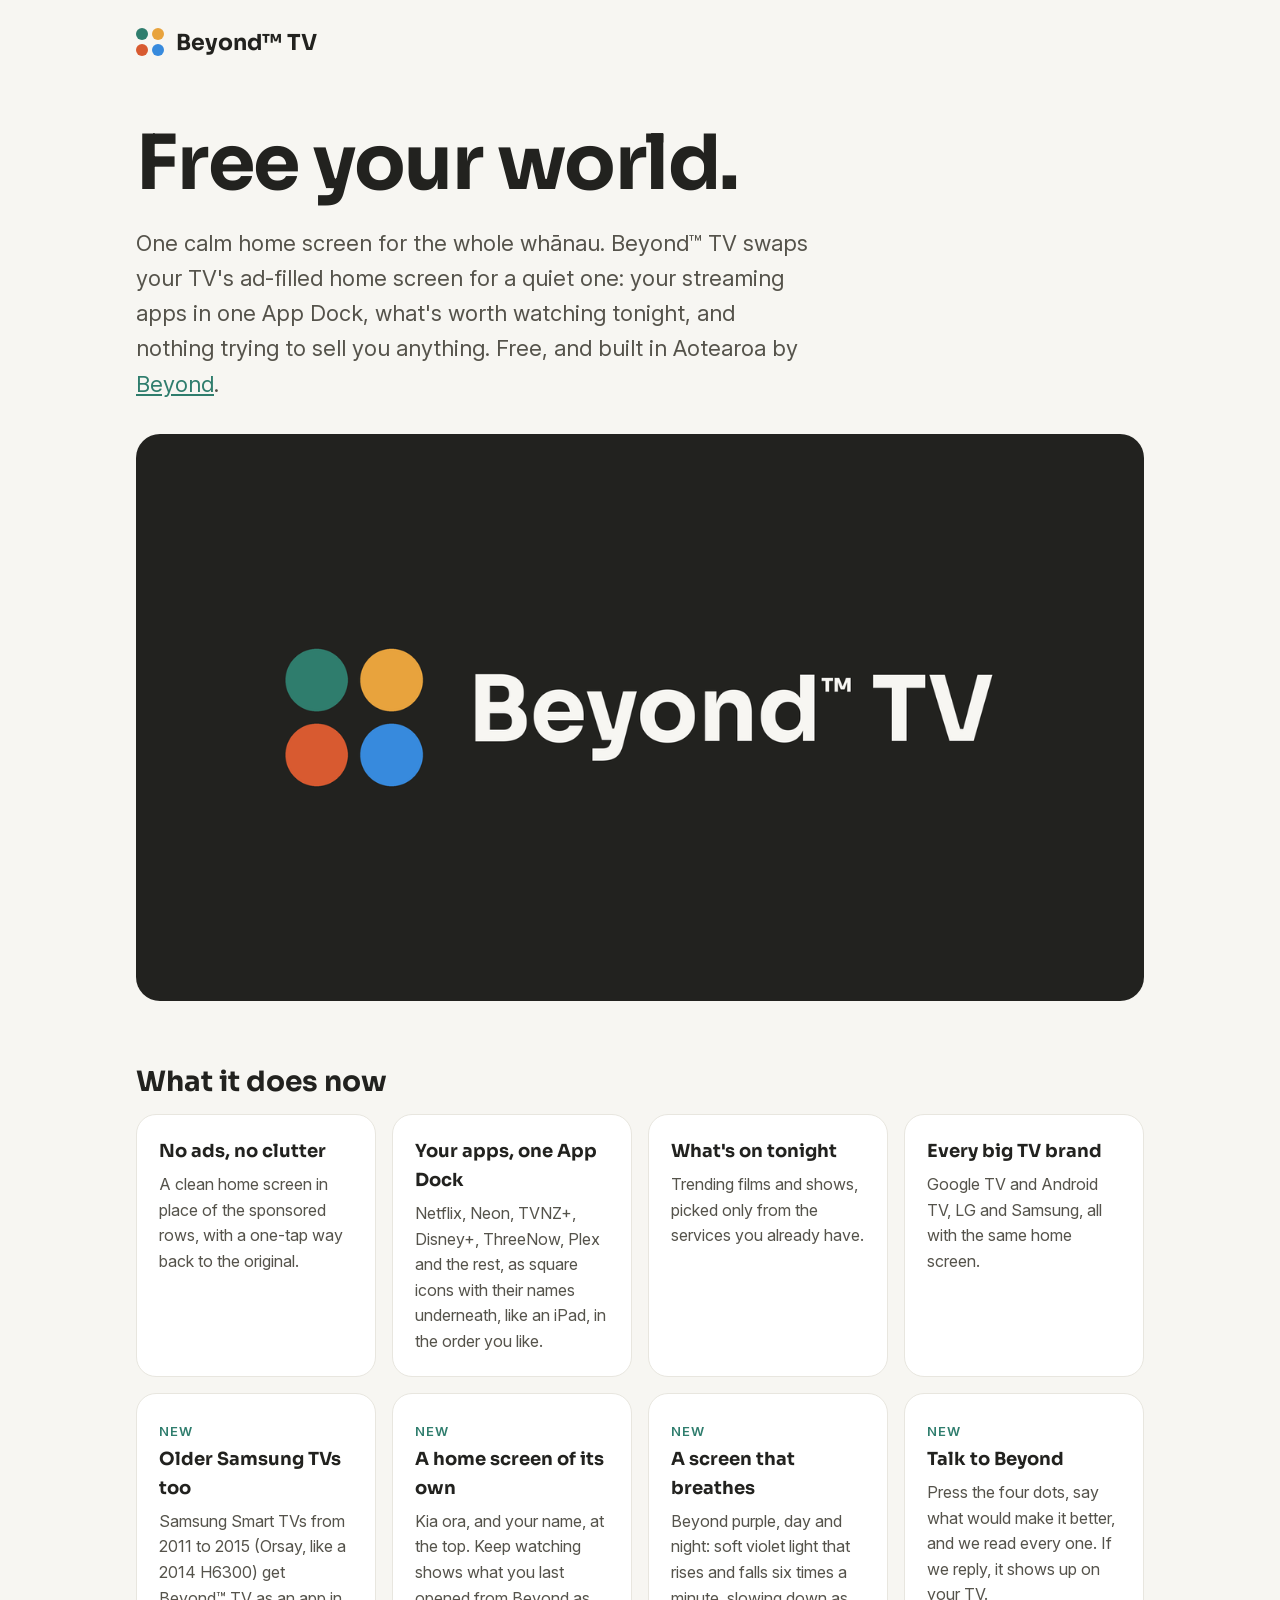
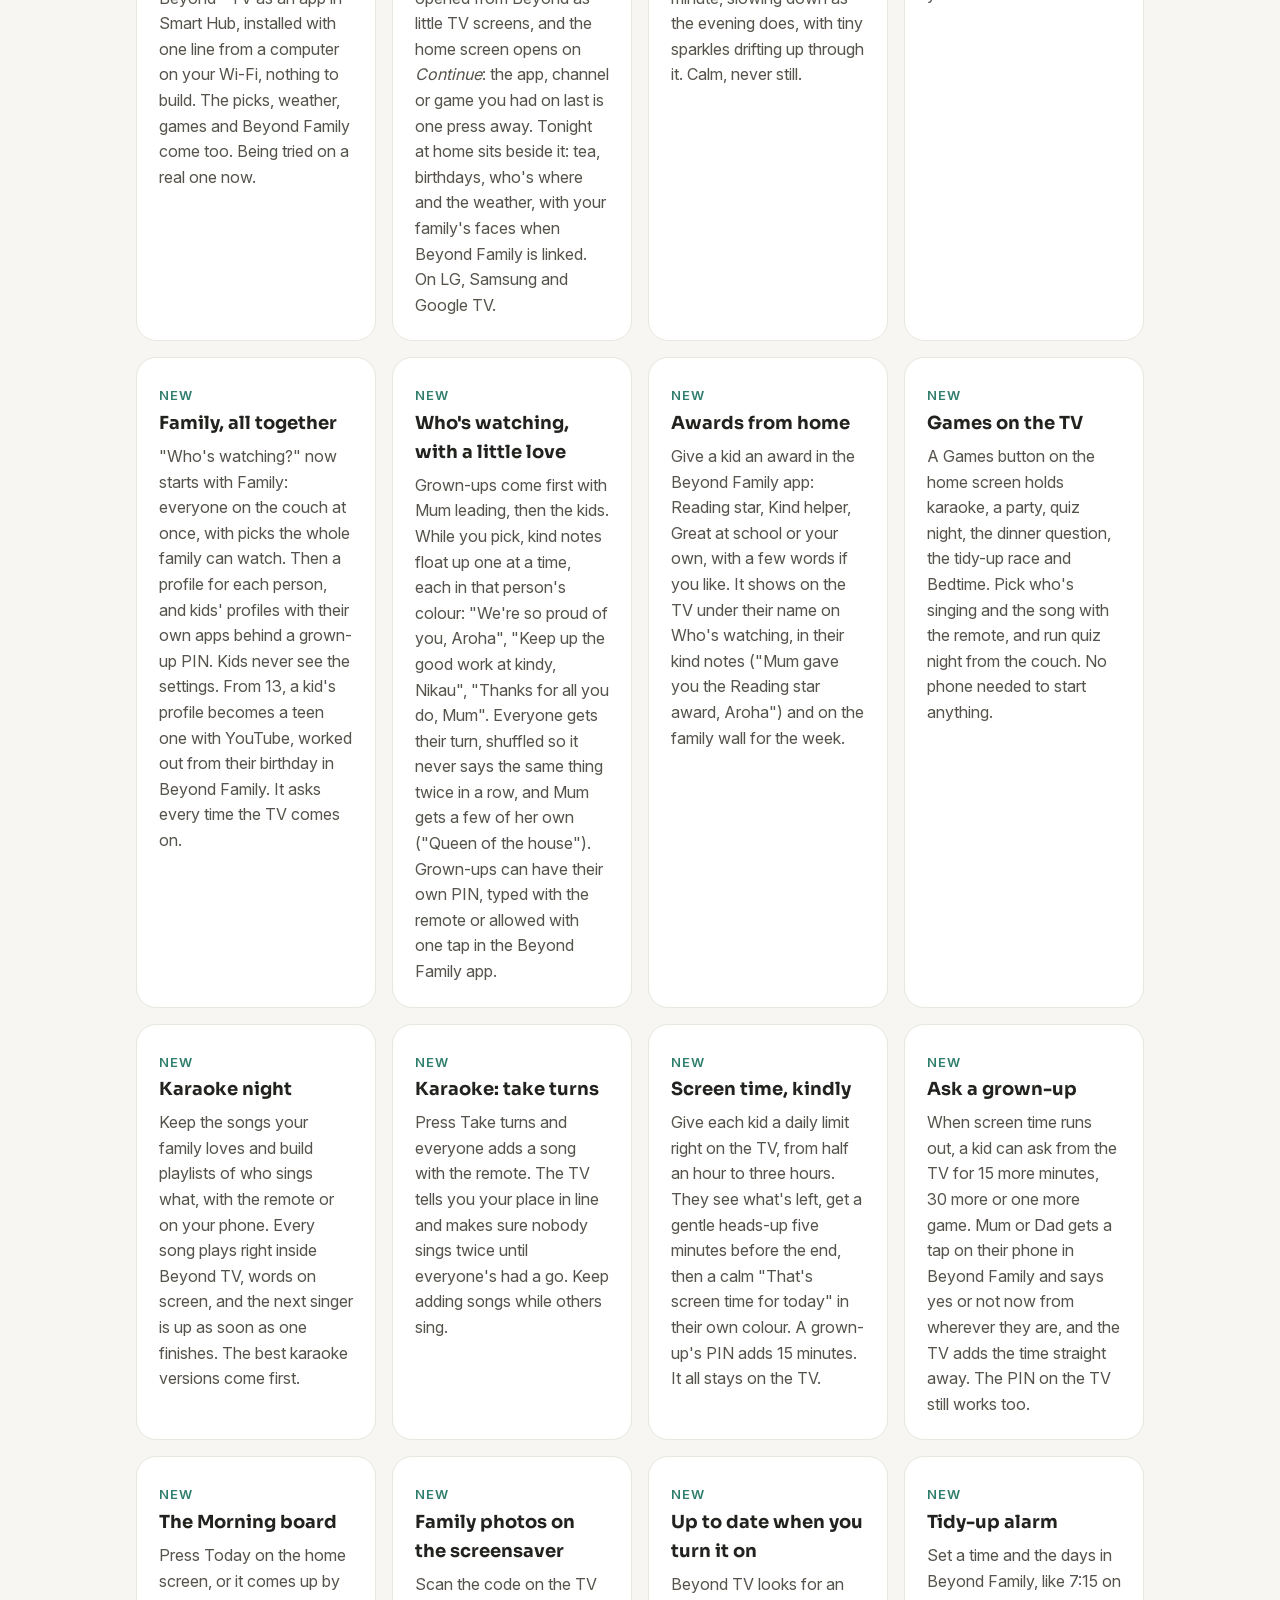
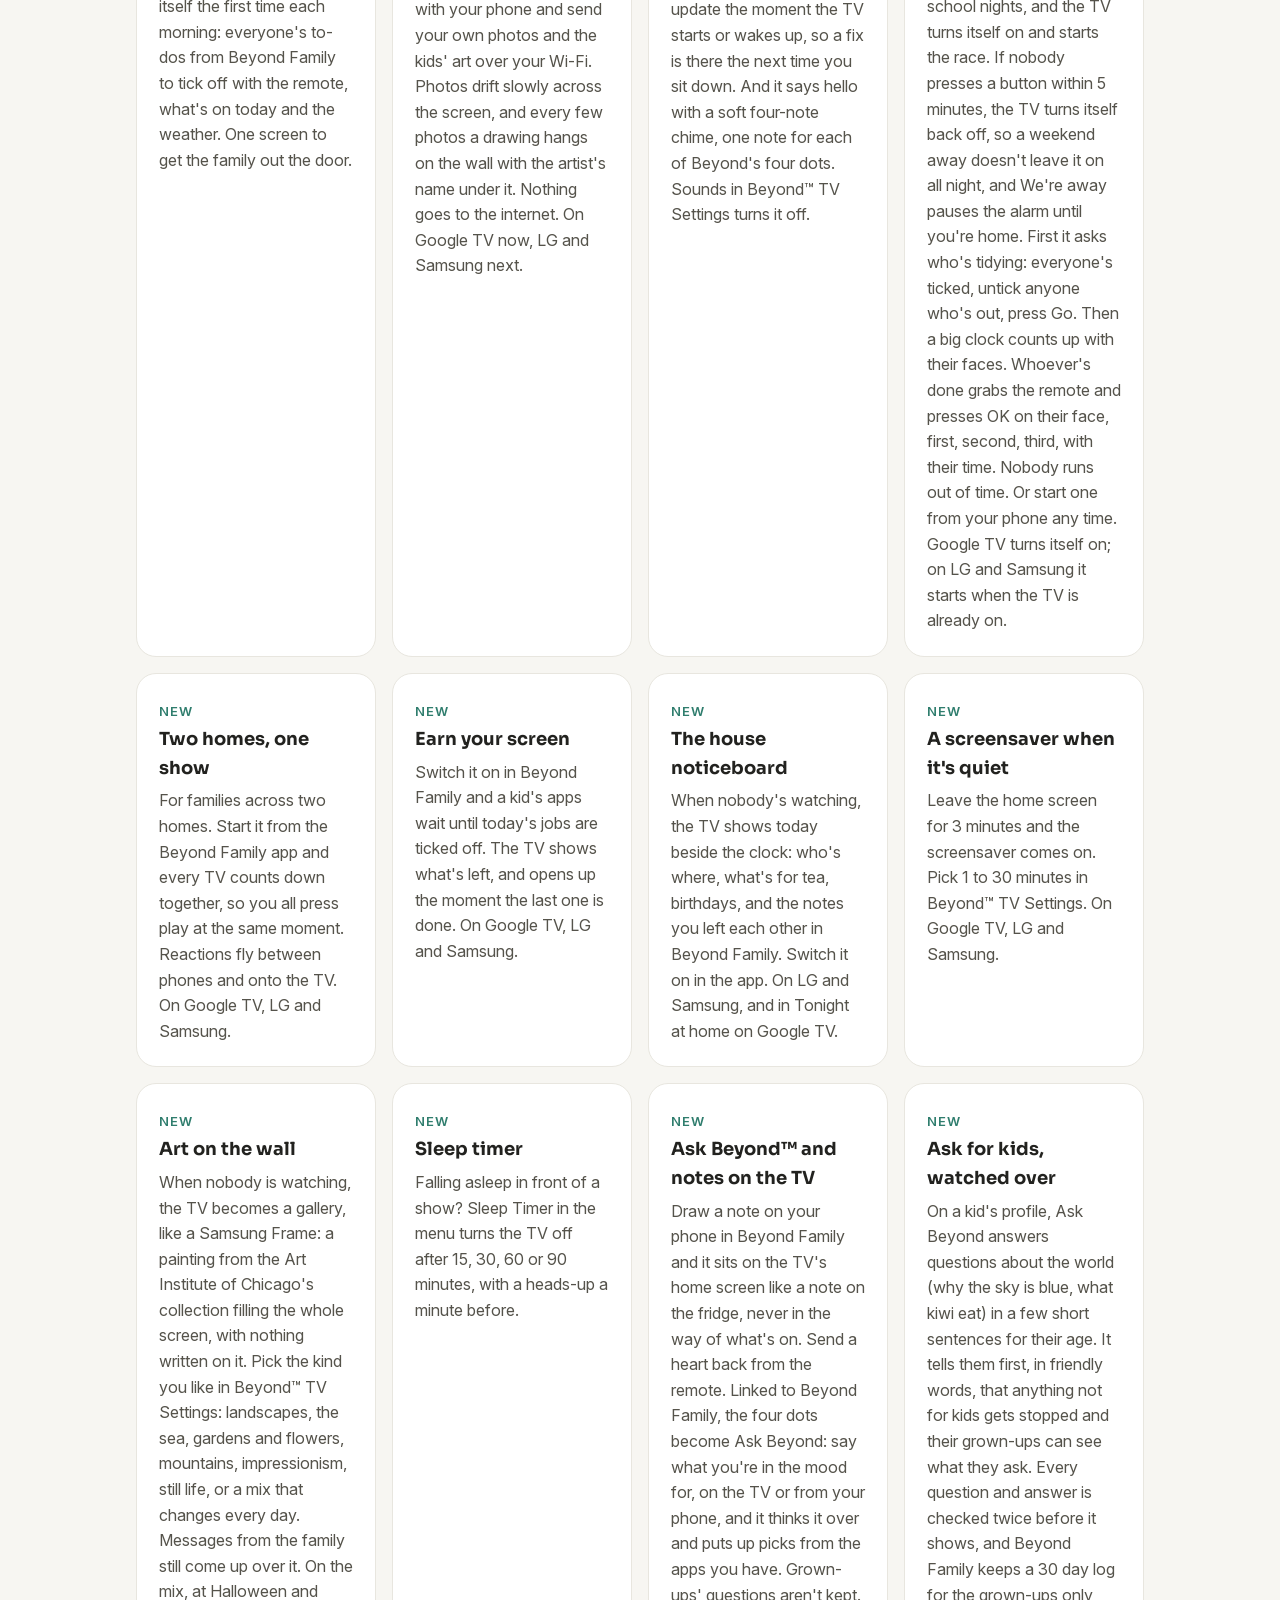
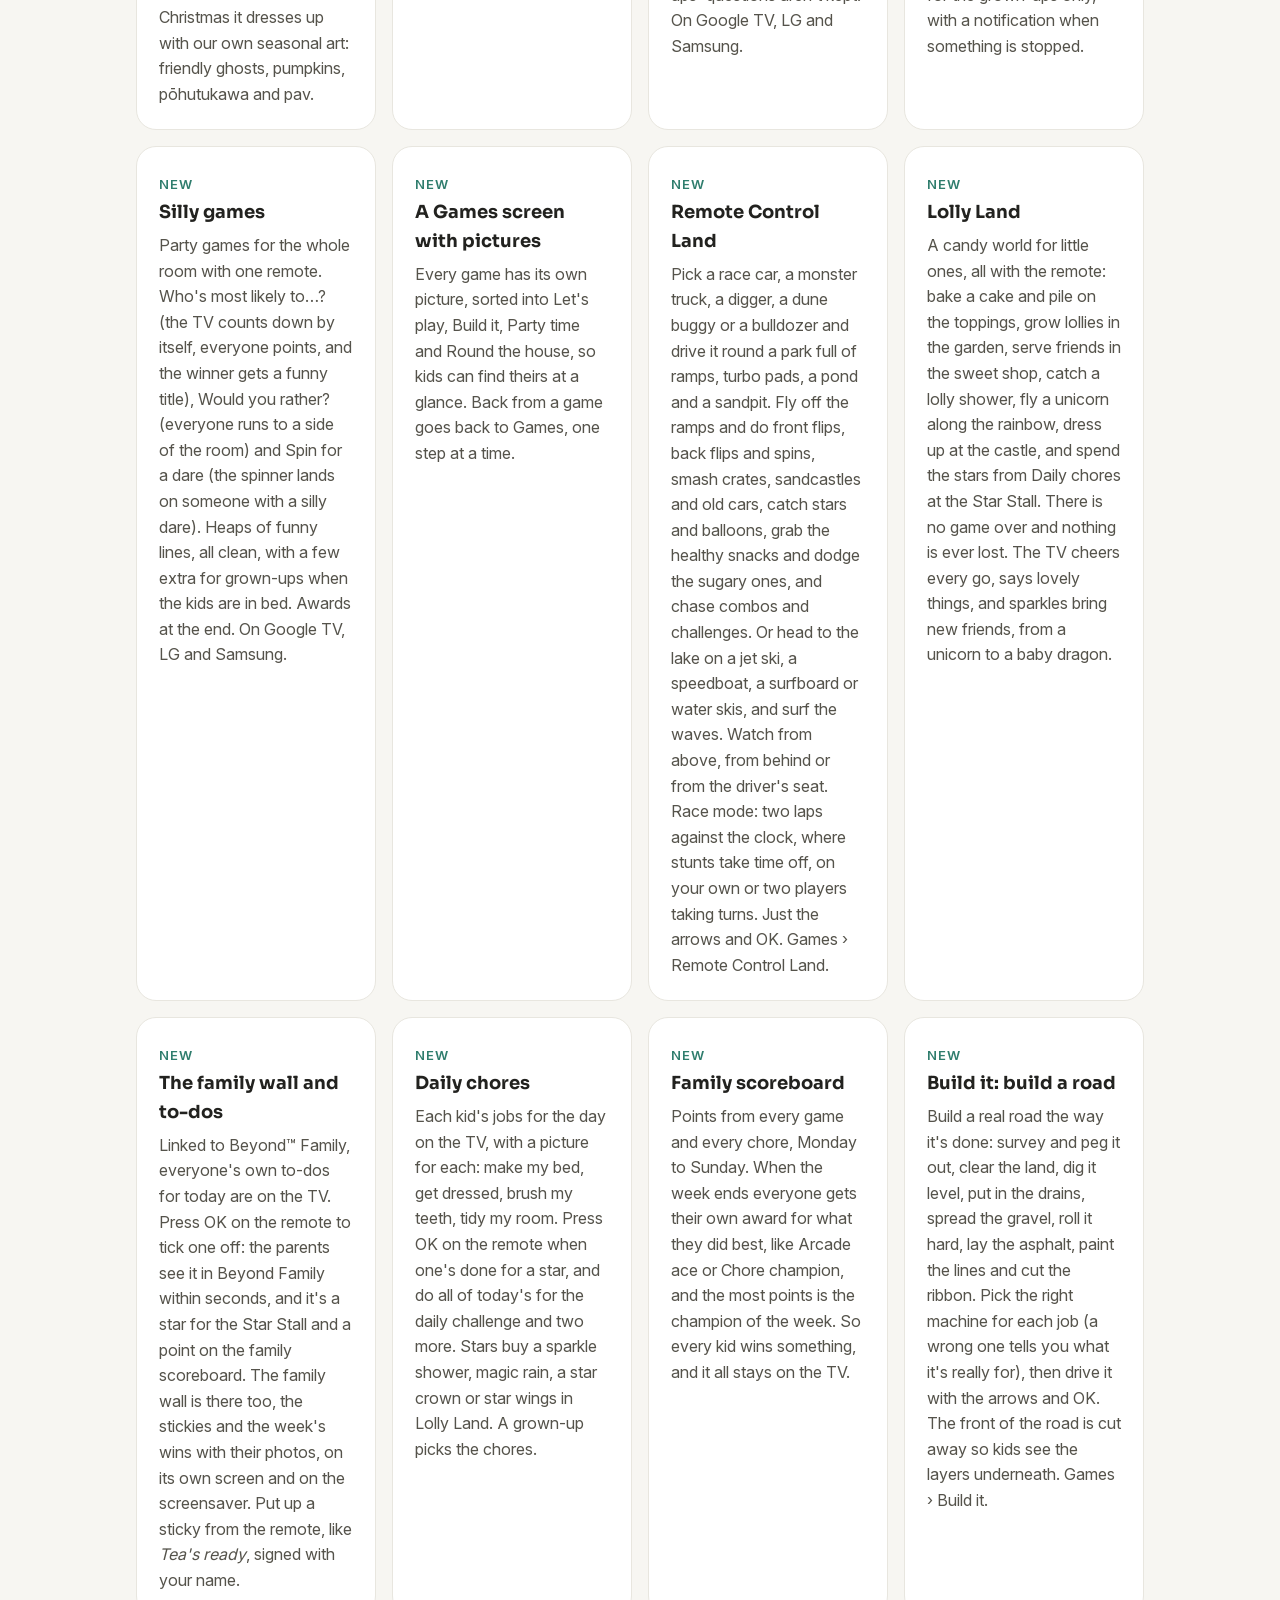
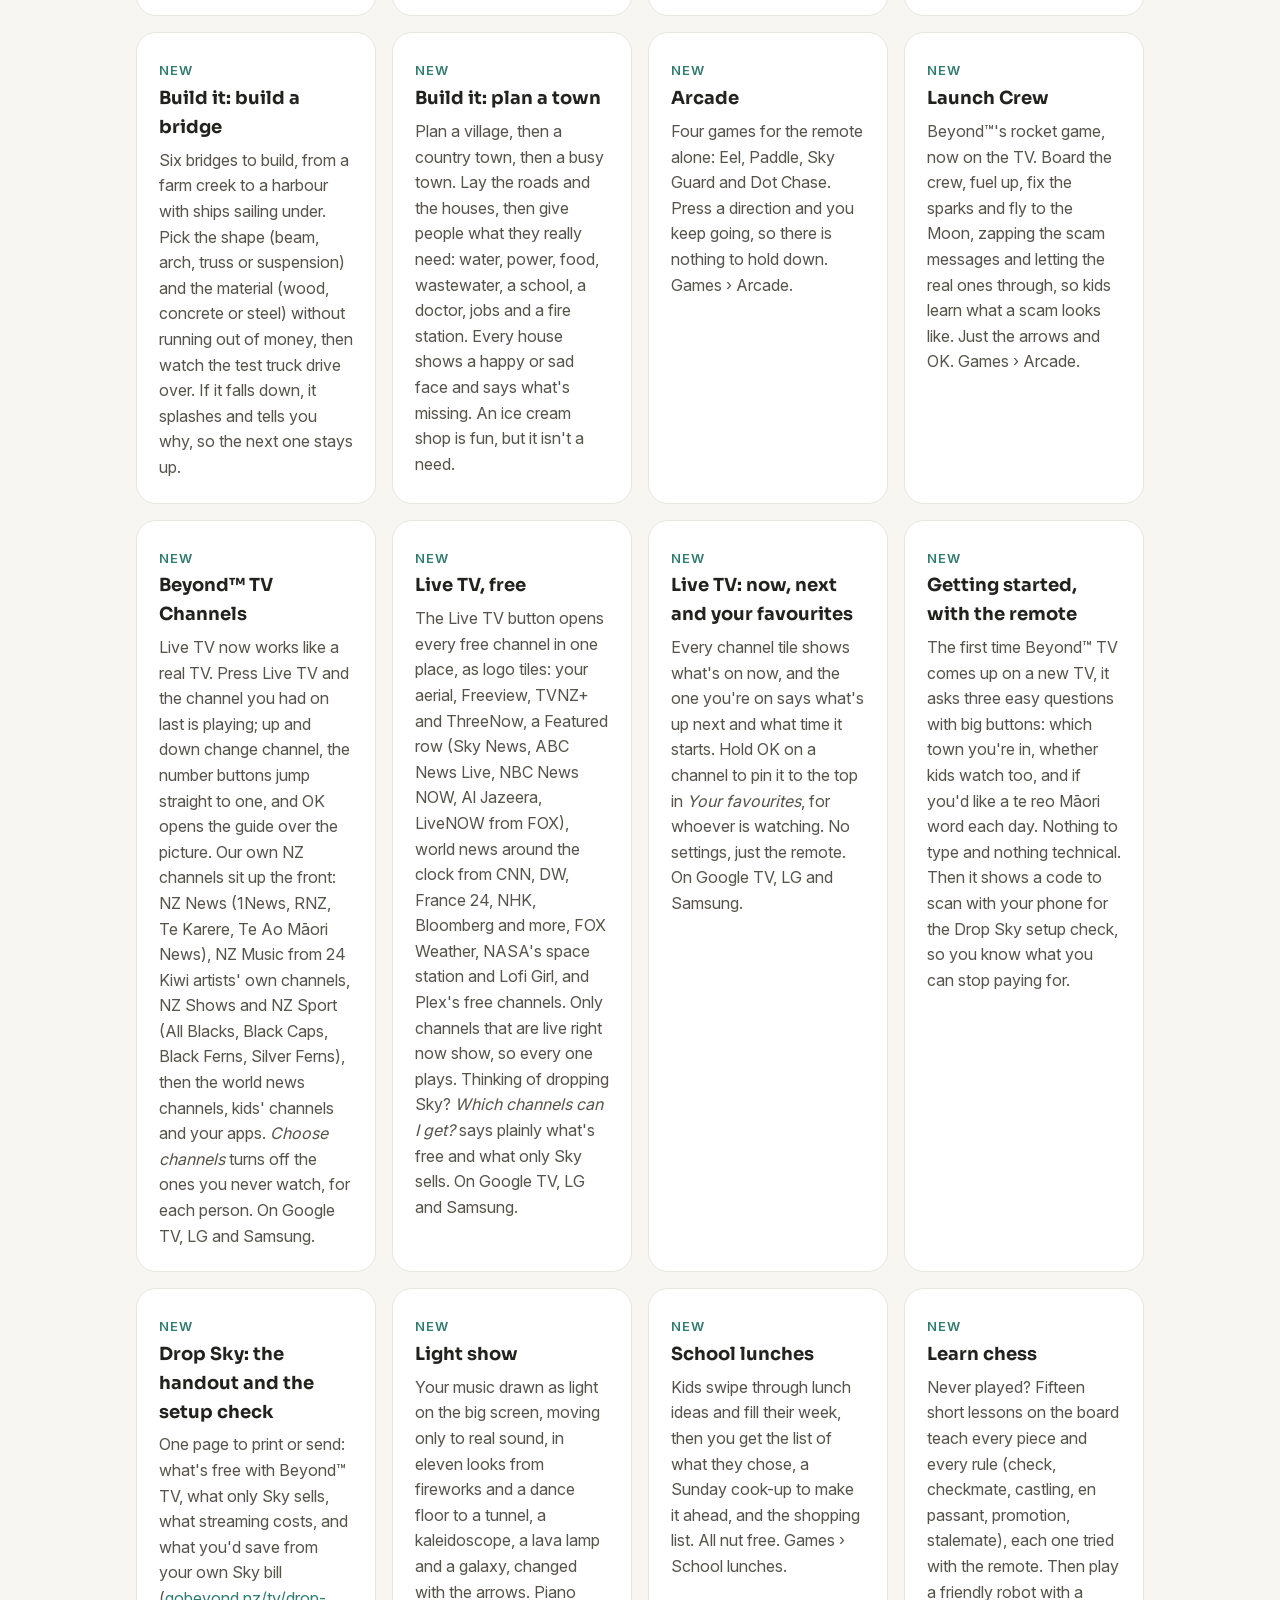
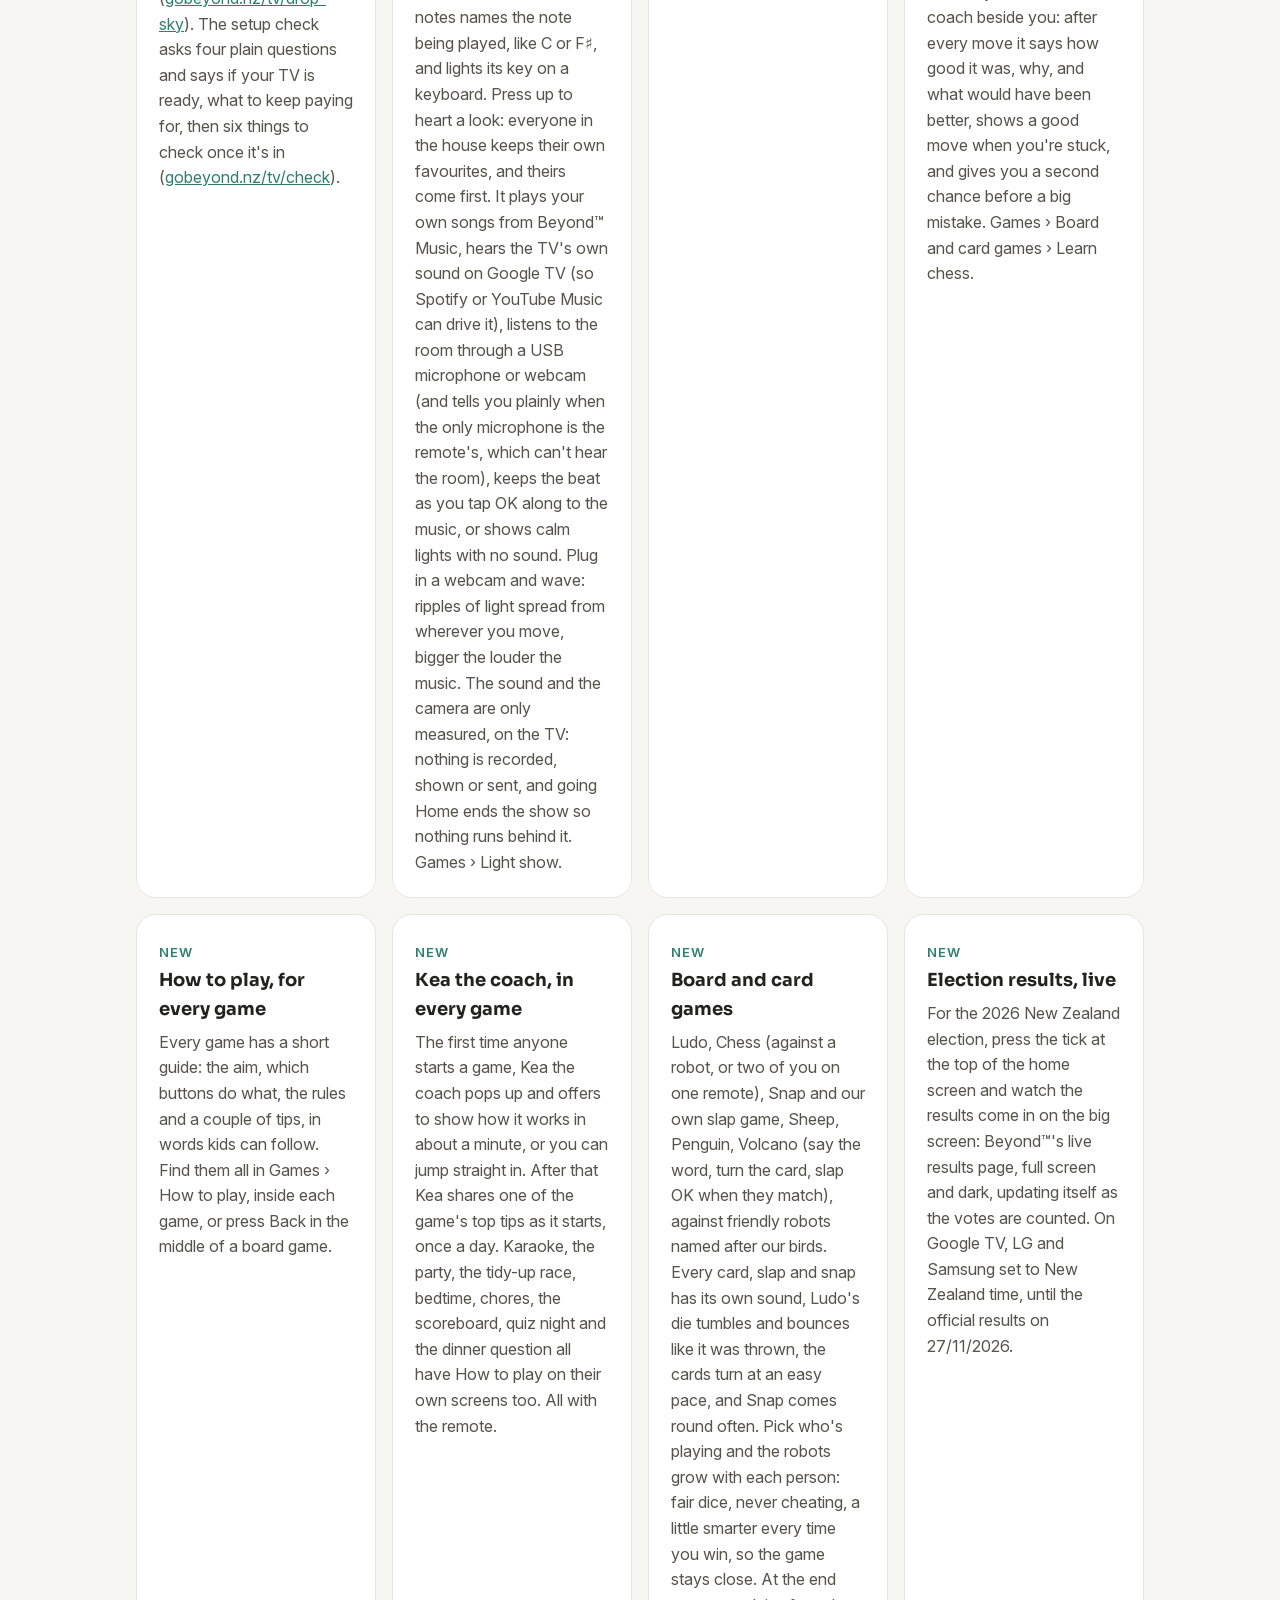
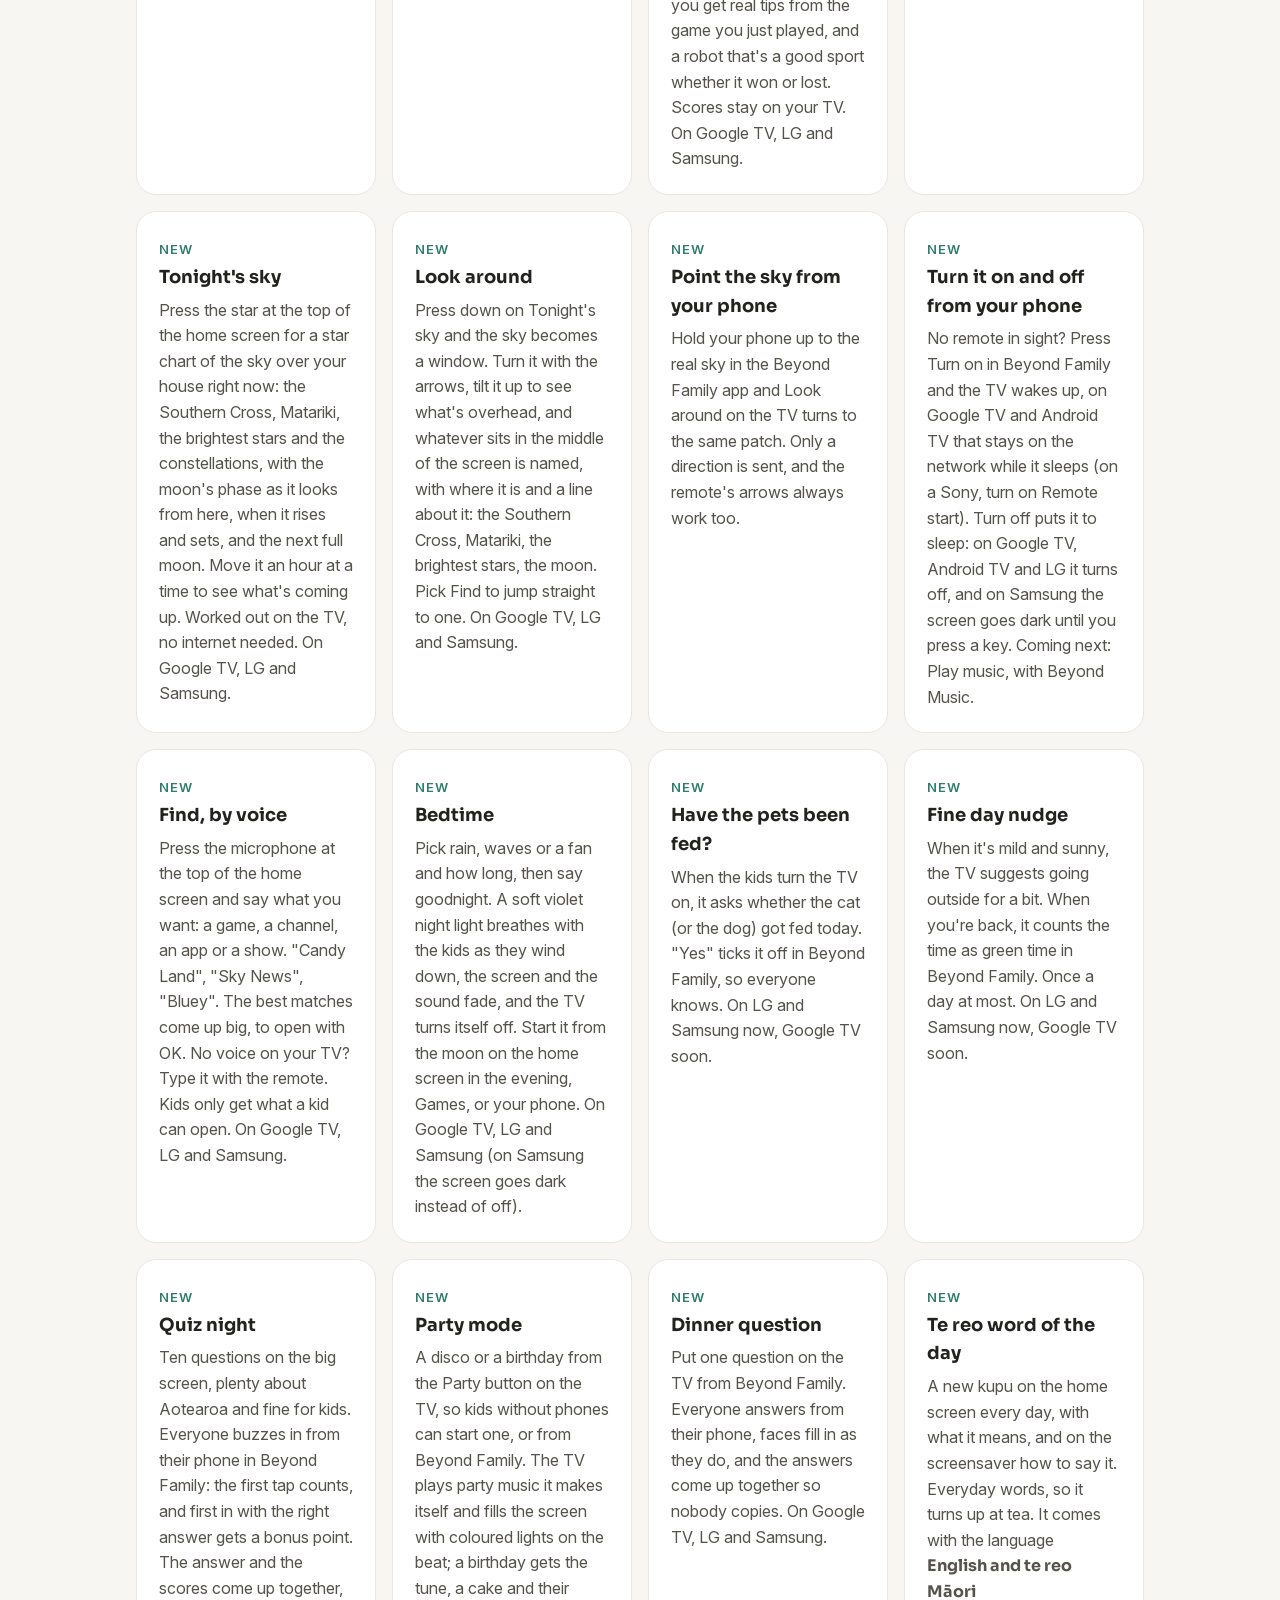
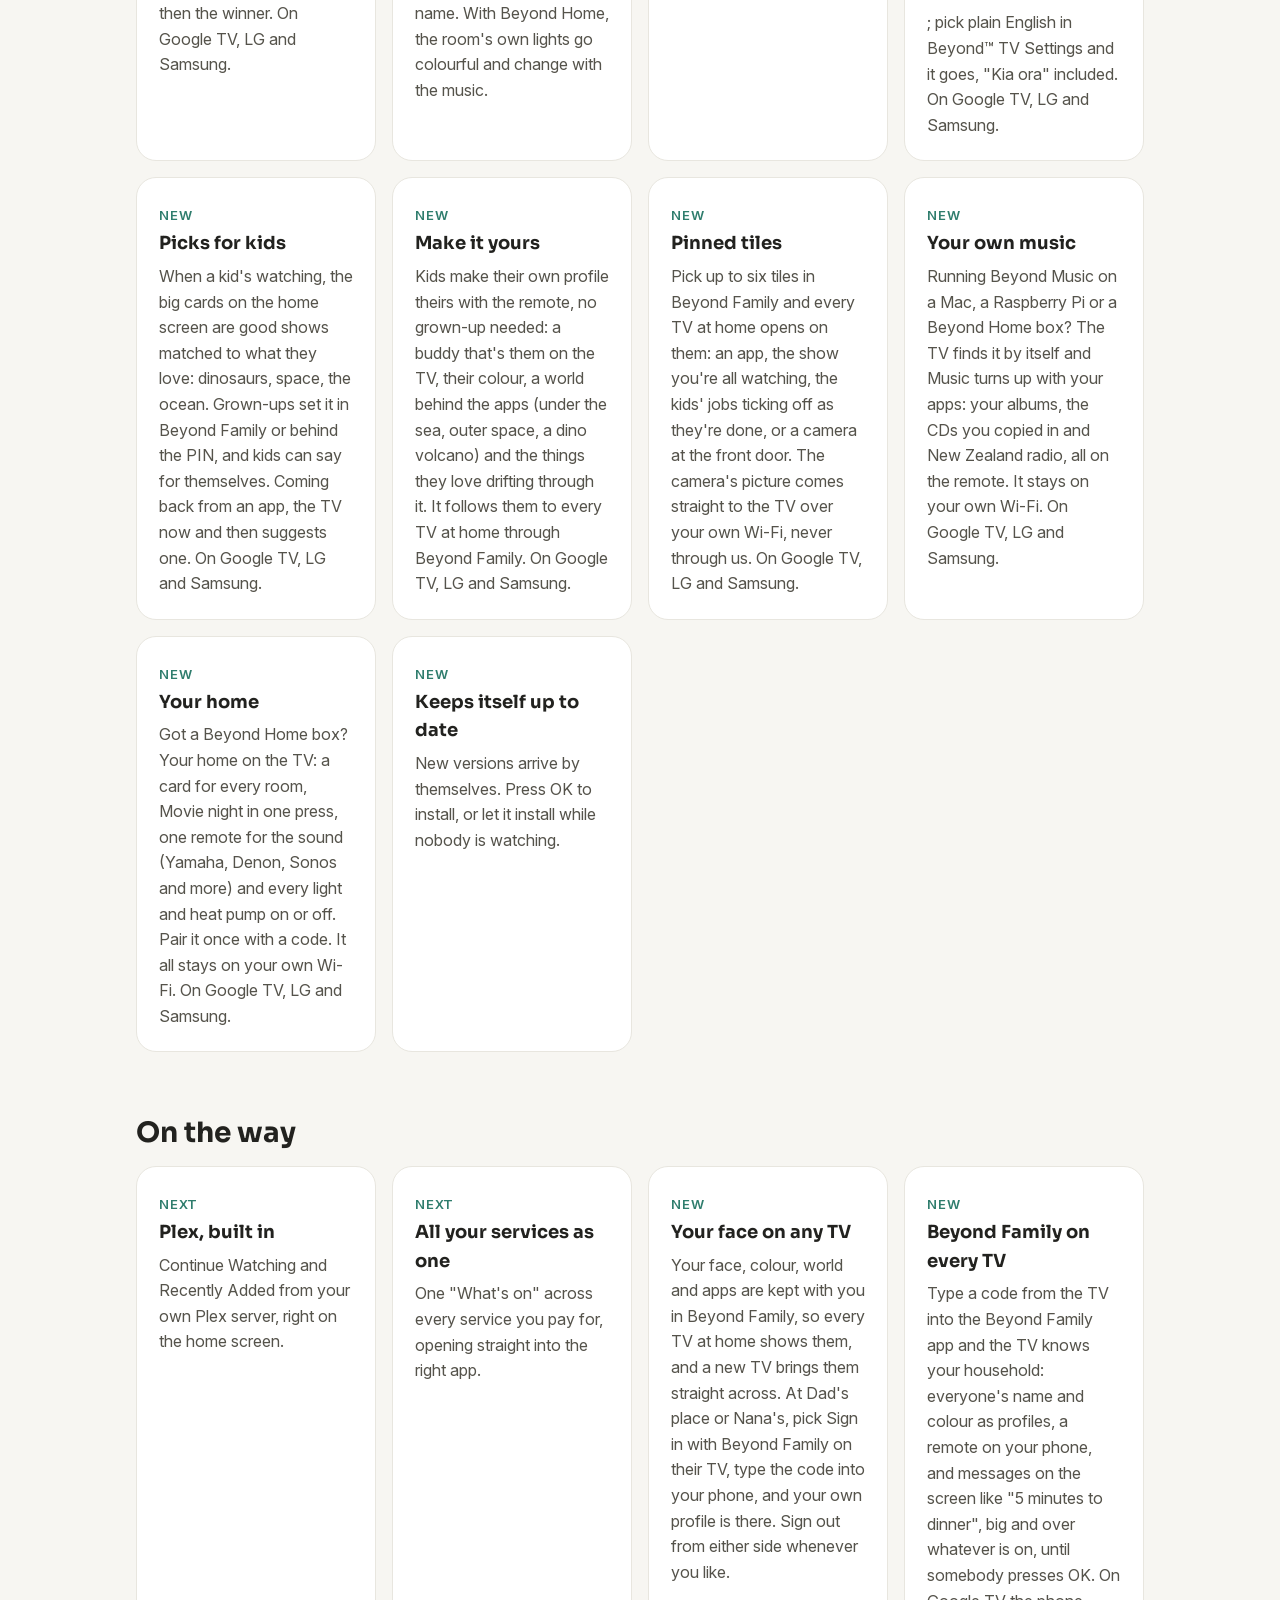
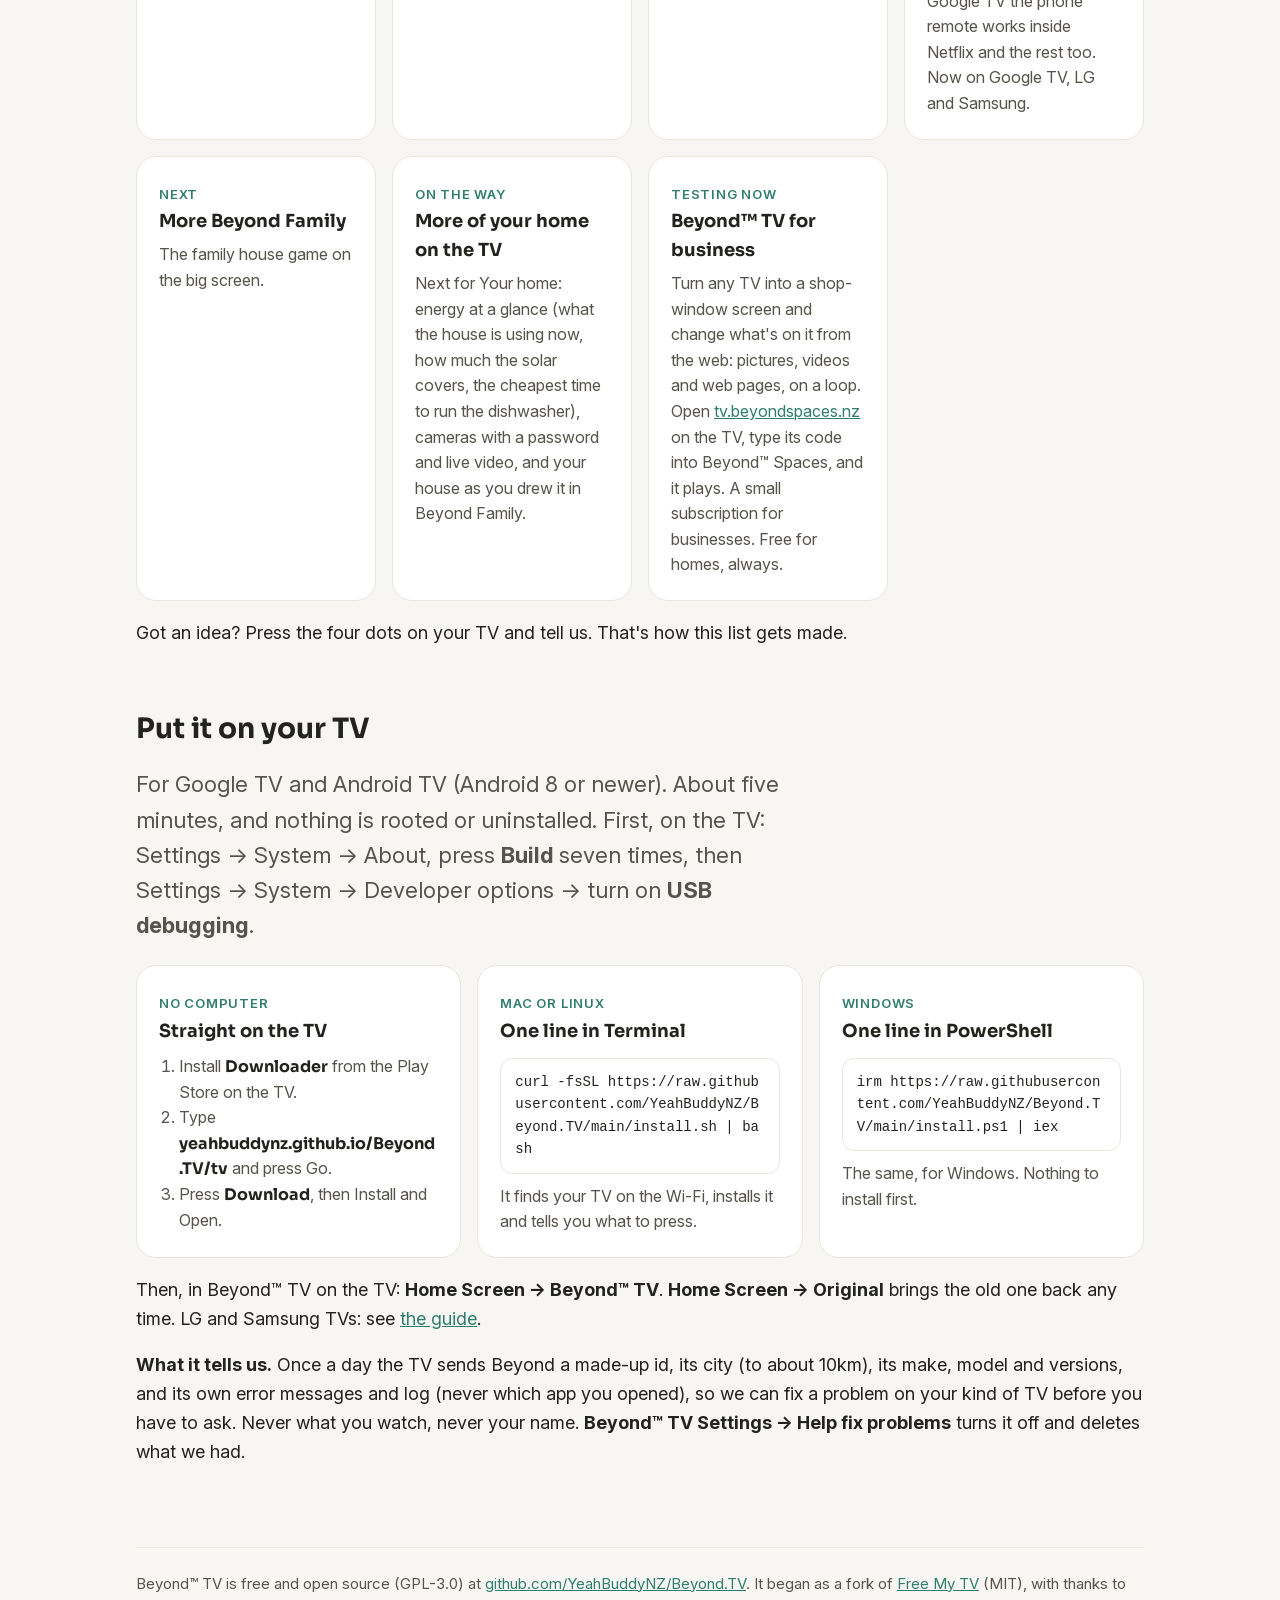
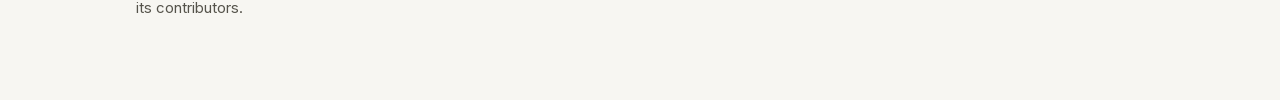
==== docs/index.html @ 984a1b97 "Merge main, and Getting started becomes ADR 0076 (0075 went to Kea the coach) Co-Authored-By: Claude" ====
<!doctype html>
<html lang="en-NZ">
<head>
<meta charset="utf-8">
<meta name="viewport" content="width=device-width, initial-scale=1">
<title>Beyond™ TV: Free your world.</title>
<meta name="description" content="Beyond™ TV: one calm home screen for the whole whānau. Your streaming apps, your Plex and your family, on one TV, with no ads.">
<link rel="icon" href="assets/favicon-64.png">
<link rel="apple-touch-icon" href="assets/apple-touch-icon.png">
<meta property="og:title" content="Beyond™ TV: Free your world.">
<meta property="og:description" content="One calm home screen for the whole whānau. No ads.">
<meta property="og:image" content="assets/banner.png">
<style>
  @font-face { font-family: 'Sora'; src: url('assets/fonts/SoraVariable.ttf') format('truetype'); font-weight: 100 800; }
  @font-face { font-family: 'Inter'; src: url('assets/fonts/InterVariable.ttf') format('truetype'); font-weight: 100 900; }
  :root { --paper: #f7f6f2; --ink: #22221f; --soft: #55534b; --line: #e8e6df; --moss: #2f7d6d; --ember: #e8a33d; --card: #fff; }
  @media (prefers-color-scheme: dark) {
    :root { --paper: #121210; --ink: #f7f6f2; --soft: #b9b6ab; --line: #2e2e2a; --card: #1c1c19; }
  }
  * { box-sizing: border-box; }
  body { margin: 0; background: var(--paper); color: var(--ink); font: 18px/1.6 'Inter', system-ui, sans-serif; }
  main { max-width: 1040px; margin: 0 auto; padding: 0 16px 80px; }
  header { display: flex; align-items: center; gap: 12px; padding: 28px 0; font: 700 22px 'Sora', sans-serif; }
  .dots { display: grid; grid-template-columns: 12px 12px; gap: 4px; }
  .dots i { width: 12px; height: 12px; border-radius: 50%; }
  .dots i:nth-child(1) { background: #2f7d6d; } .dots i:nth-child(2) { background: #e8a33d; }
  .dots i:nth-child(3) { background: #d85a30; } .dots i:nth-child(4) { background: #378add; }
  h1 { font: 700 clamp(40px, 7vw, 76px)/1.05 'Sora', sans-serif; letter-spacing: -0.02em; margin: 40px 0 20px; }
  h2 { font: 700 28px/1.2 'Sora', sans-serif; margin: 64px 0 16px; }
  .lede { font-size: 22px; color: var(--soft); max-width: 680px; }
  .hero img { width: 100%; border-radius: 24px; margin-top: 32px; display: block; }
  .grid { display: grid; grid-template-columns: repeat(auto-fit, minmax(240px, 1fr)); gap: 16px; }
  .card { background: var(--card); border: 1px solid var(--line); border-radius: 20px; padding: 22px; }
  .card b { display: block; font-family: 'Sora', sans-serif; margin-bottom: 6px; }
  .card p { margin: 0; color: var(--soft); font-size: 16px; }
  .soon { font-size: 13px; font-weight: 600; color: var(--moss); text-transform: uppercase; letter-spacing: 0.06em; }
  a { color: var(--moss); }
  pre { background: var(--card); border: 1px solid var(--line); border-radius: 12px; padding: 12px 14px; font-size: 14px; white-space: pre-wrap; word-break: break-all; margin: 12px 0 0; }
  .card ol { margin: 8px 0 0; padding-left: 20px; color: var(--soft); font-size: 16px; overflow-wrap: anywhere; }
  .card ol b { display: inline; margin: 0; color: var(--ink); }
  footer { margin-top: 80px; color: var(--soft); font-size: 15px; border-top: 1px solid var(--line); padding-top: 24px; }
</style>
</head>
<body>
<main>
  <header><span class="dots"><i></i><i></i><i></i><i></i></span>Beyond™ TV</header>

  <section class="hero">
    <h1>Free your world.</h1>
    <p class="lede">One calm home screen for the whole whānau. Beyond™ TV swaps your TV's ad-filled home screen for a quiet one: your streaming apps in one App Dock,
      what's worth watching tonight, and nothing trying to sell you anything. Free, and built in Aotearoa by
      <a href="https://gobeyond.co.nz">Beyond</a>.</p>
    <img src="assets/banner.png" alt="The Beyond™ TV logo: Beyond's four coloured dots beside the words Beyond™ TV">
  </section>

  <h2>What it does now</h2>
  <div class="grid">
    <div class="card"><b>No ads, no clutter</b><p>A clean home screen in place of the sponsored rows, with a one-tap way back to the original.</p></div>
    <div class="card"><b>Your apps, one App Dock</b><p>Netflix, Neon, TVNZ+, Disney+, ThreeNow, Plex and the rest, as square icons with their names underneath, like an iPad, in the order you like.</p></div>
    <div class="card"><b>What's on tonight</b><p>Trending films and shows, picked only from the services you already have.</p></div>
    <div class="card"><b>Every big TV brand</b><p>Google TV and Android TV, LG and Samsung, all with the same home screen.</p></div>
    <div class="card"><span class="soon">New</span><b>Older Samsung TVs too</b><p>Samsung Smart TVs from 2011 to 2015 (Orsay, like a 2014 H6300) get Beyond™ TV as an app in Smart Hub, installed with one line from a computer on your Wi-Fi, nothing to build. The picks, weather, games and Beyond Family come too. Being tried on a real one now.</p></div>
    <div class="card"><span class="soon">New</span><b>A home screen of its own</b><p>Kia ora, and your name, at the top. Keep watching shows what you last opened from Beyond as little TV screens, and the home screen opens on <i>Continue</i>: the app, channel or game you had on last is one press away. Tonight at home sits beside it: tea, birthdays, who's where and the weather, with your family's faces when Beyond Family is linked. On LG, Samsung and Google TV.</p></div>
    <div class="card"><span class="soon">New</span><b>A screen that breathes</b><p>Beyond purple, day and night: soft violet light that rises and falls six times a minute, slowing down as the evening does, with tiny sparkles drifting up through it. Calm, never still.</p></div>
    <div class="card"><span class="soon">New</span><b>Talk to Beyond</b><p>Press the four dots, say what would make it better, and we read every one. If we reply, it shows up on your TV.</p></div>
    <div class="card"><span class="soon">New</span><b>Family, all together</b><p>"Who's watching?" now starts with Family: everyone on the couch at once, with picks the whole family can watch. Then a profile for each person, and kids' profiles with their own apps behind a grown-up PIN. Kids never see the settings. From 13, a kid's profile becomes a teen one with YouTube, worked out from their birthday in Beyond Family. It asks every time the TV comes on.</p></div>
    <div class="card"><span class="soon">New</span><b>Who's watching, with a little love</b><p>Grown-ups come first with Mum leading, then the kids. While you pick, kind notes float up one at a time, each in that person's colour: "We're so proud of you, Aroha", "Keep up the good work at kindy, Nikau", "Thanks for all you do, Mum". Everyone gets their turn, shuffled so it never says the same thing twice in a row, and Mum gets a few of her own ("Queen of the house"). Grown-ups can have their own PIN, typed with the remote or allowed with one tap in the Beyond Family app.</p></div>
    <div class="card"><span class="soon">New</span><b>Awards from home</b><p>Give a kid an award in the Beyond Family app: Reading star, Kind helper, Great at school or your own, with a few words if you like. It shows on the TV under their name on Who's watching, in their kind notes ("Mum gave you the Reading star award, Aroha") and on the family wall for the week.</p></div>
    <div class="card"><span class="soon">New</span><b>Games on the TV</b><p>A Games button on the home screen holds karaoke, a party, quiz night, the dinner question, the tidy-up race and Bedtime. Pick who's singing and the song with the remote, and run quiz night from the couch. No phone needed to start anything.</p></div>
    <div class="card"><span class="soon">New</span><b>Karaoke night</b><p>Keep the songs your family loves and build playlists of who sings what, with the remote or on your phone. Every song plays right inside Beyond TV, words on screen, and the next singer is up as soon as one finishes. The best karaoke versions come first.</p></div>
    <div class="card"><span class="soon">New</span><b>Karaoke: take turns</b><p>Press Take turns and everyone adds a song with the remote. The TV tells you your place in line and makes sure nobody sings twice until everyone's had a go. Keep adding songs while others sing.</p></div>
    <div class="card"><span class="soon">New</span><b>Screen time, kindly</b><p>Give each kid a daily limit right on the TV, from half an hour to three hours. They see what's left, get a gentle heads-up five minutes before the end, then a calm "That's screen time for today" in their own colour. A grown-up's PIN adds 15 minutes. It all stays on the TV.</p></div>
    <div class="card"><span class="soon">New</span><b>Ask a grown-up</b><p>When screen time runs out, a kid can ask from the TV for 15 more minutes, 30 more or one more game. Mum or Dad gets a tap on their phone in Beyond Family and says yes or not now from wherever they are, and the TV adds the time straight away. The PIN on the TV still works too.</p></div>
    <div class="card"><span class="soon">New</span><b>The Morning board</b><p>Press Today on the home screen, or it comes up by itself the first time each morning: everyone's to-dos from Beyond Family to tick off with the remote, what's on today and the weather. One screen to get the family out the door.</p></div>
    <div class="card"><span class="soon">New</span><b>Family photos on the screensaver</b><p>Scan the code on the TV with your phone and send your own photos and the kids' art over your Wi-Fi. Photos drift slowly across the screen, and every few photos a drawing hangs on the wall with the artist's name under it. Nothing goes to the internet. On Google TV now, LG and Samsung next.</p></div>
    <div class="card"><span class="soon">New</span><b>Up to date when you turn it on</b><p>Beyond TV looks for an update the moment the TV starts or wakes up, so a fix is there the next time you sit down. And it says hello with a soft four-note chime, one note for each of Beyond's four dots. Sounds in Beyond™ TV Settings turns it off.</p></div>
    <div class="card"><span class="soon">New</span><b>Tidy-up alarm</b><p>Set a time and the days in Beyond Family, like 7:15 on school nights, and the TV turns itself on and starts the race. If nobody presses a button within 5 minutes, the TV turns itself back off, so a weekend away doesn't leave it on all night, and We're away pauses the alarm until you're home. First it asks who's tidying: everyone's ticked, untick anyone who's out, press Go. Then a big clock counts up with their faces. Whoever's done grabs the remote and presses OK on their face, first, second, third, with their time. Nobody runs out of time. Or start one from your phone any time. Google TV turns itself on; on LG and Samsung it starts when the TV is already on.</p></div>
    <div class="card"><span class="soon">New</span><b>Two homes, one show</b><p>For families across two homes. Start it from the Beyond Family app and every TV counts down together, so you all press play at the same moment. Reactions fly between phones and onto the TV. On Google TV, LG and Samsung.</p></div>
    <div class="card"><span class="soon">New</span><b>Earn your screen</b><p>Switch it on in Beyond Family and a kid's apps wait until today's jobs are ticked off. The TV shows what's left, and opens up the moment the last one is done. On Google TV, LG and Samsung.</p></div>
    <div class="card"><span class="soon">New</span><b>The house noticeboard</b><p>When nobody's watching, the TV shows today beside the clock: who's where, what's for tea, birthdays, and the notes you left each other in Beyond Family. Switch it on in the app. On LG and Samsung, and in Tonight at home on Google TV.</p></div>
    <div class="card"><span class="soon">New</span><b>A screensaver when it's quiet</b><p>Leave the home screen for 3 minutes and the screensaver comes on. Pick 1 to 30 minutes in Beyond™ TV Settings. On Google TV, LG and Samsung.</p></div>
    <div class="card"><span class="soon">New</span><b>Art on the wall</b><p>When nobody is watching, the TV becomes a gallery, like a Samsung Frame: a painting from the Art Institute of Chicago's collection filling the whole screen, with nothing written on it. Pick the kind you like in Beyond™ TV Settings: landscapes, the sea, gardens and flowers, mountains, impressionism, still life, or a mix that changes every day. Messages from the family still come up over it. On the mix, at Halloween and Christmas it dresses up with our own seasonal art: friendly ghosts, pumpkins, pōhutukawa and pav.</p></div>
    <div class="card"><span class="soon">New</span><b>Sleep timer</b><p>Falling asleep in front of a show? Sleep Timer in the menu turns the TV off after 15, 30, 60 or 90 minutes, with a heads-up a minute before.</p></div>
    <div class="card"><span class="soon">New</span><b>Ask Beyond™ and notes on the TV</b><p>Draw a note on your phone in Beyond Family and it sits on the TV's home screen like a note on the fridge, never in the way of what's on. Send a heart back from the remote. Linked to Beyond Family, the four dots become Ask Beyond: say what you're in the mood for, on the TV or from your phone, and it thinks it over and puts up picks from the apps you have. Grown-ups' questions aren't kept. On Google TV, LG and Samsung.</p></div>
    <div class="card"><span class="soon">New</span><b>Ask for kids, watched over</b><p>On a kid's profile, Ask Beyond answers questions about the world (why the sky is blue, what kiwi eat) in a few short sentences for their age. It tells them first, in friendly words, that anything not for kids gets stopped and their grown-ups can see what they ask. Every question and answer is checked twice before it shows, and Beyond Family keeps a 30 day log for the grown-ups only, with a notification when something is stopped.</p></div>
    <div class="card"><span class="soon">New</span><b>Silly games</b><p>Party games for the whole room with one remote. Who's most likely to…? (the TV counts down by itself, everyone points, and the winner gets a funny title), Would you rather? (everyone runs to a side of the room) and Spin for a dare (the spinner lands on someone with a silly dare). Heaps of funny lines, all clean, with a few extra for grown-ups when the kids are in bed. Awards at the end. On Google TV, LG and Samsung.</p></div>
    <div class="card"><span class="soon">New</span><b>A Games screen with pictures</b><p>Every game has its own picture, sorted into Let's play, Build it, Party time and Round the house, so kids can find theirs at a glance. Back from a game goes back to Games, one step at a time.</p></div>
    <div class="card"><span class="soon">New</span><b>Remote Control Land</b><p>Pick a race car, a monster truck, a digger, a dune buggy or a bulldozer and drive it round a park full of ramps, turbo pads, a pond and a sandpit. Fly off the ramps and do front flips, back flips and spins, smash crates, sandcastles and old cars, catch stars and balloons, grab the healthy snacks and dodge the sugary ones, and chase combos and challenges. Or head to the lake on a jet ski, a speedboat, a surfboard or water skis, and surf the waves. Watch from above, from behind or from the driver's seat. Race mode: two laps against the clock, where stunts take time off, on your own or two players taking turns. Just the arrows and OK. Games › Remote Control Land.</p></div>
    <div class="card"><span class="soon">New</span><b>Lolly Land</b><p>A candy world for little ones, all with the remote: bake a cake and pile on the toppings, grow lollies in the garden, serve friends in the sweet shop, catch a lolly shower, fly a unicorn along the rainbow, dress up at the castle, and spend the stars from Daily chores at the Star Stall. There is no game over and nothing is ever lost. The TV cheers every go, says lovely things, and sparkles bring new friends, from a unicorn to a baby dragon.</p></div>
    <div class="card"><span class="soon">New</span><b>The family wall and to-dos</b><p>Linked to Beyond™ Family, everyone's own to-dos for today are on the TV. Press OK on the remote to tick one off: the parents see it in Beyond Family within seconds, and it's a star for the Star Stall and a point on the family scoreboard. The family wall is there too, the stickies and the week's wins with their photos, on its own screen and on the screensaver. Put up a sticky from the remote, like <i>Tea's ready</i>, signed with your name.</p></div>
    <div class="card"><span class="soon">New</span><b>Daily chores</b><p>Each kid's jobs for the day on the TV, with a picture for each: make my bed, get dressed, brush my teeth, tidy my room. Press OK on the remote when one's done for a star, and do all of today's for the daily challenge and two more. Stars buy a sparkle shower, magic rain, a star crown or star wings in Lolly Land. A grown-up picks the chores.</p></div>
    <div class="card"><span class="soon">New</span><b>Family scoreboard</b><p>Points from every game and every chore, Monday to Sunday. When the week ends everyone gets their own award for what they did best, like Arcade ace or Chore champion, and the most points is the champion of the week. So every kid wins something, and it all stays on the TV.</p></div>
    <div class="card"><span class="soon">New</span><b>Build it: build a road</b><p>Build a real road the way it's done: survey and peg it out, clear the land, dig it level, put in the drains, spread the gravel, roll it hard, lay the asphalt, paint the lines and cut the ribbon. Pick the right machine for each job (a wrong one tells you what it's really for), then drive it with the arrows and OK. The front of the road is cut away so kids see the layers underneath. Games › Build it.</p></div>
    <div class="card"><span class="soon">New</span><b>Build it: build a bridge</b><p>Six bridges to build, from a farm creek to a harbour with ships sailing under. Pick the shape (beam, arch, truss or suspension) and the material (wood, concrete or steel) without running out of money, then watch the test truck drive over. If it falls down, it splashes and tells you why, so the next one stays up.</p></div>
    <div class="card"><span class="soon">New</span><b>Build it: plan a town</b><p>Plan a village, then a country town, then a busy town. Lay the roads and the houses, then give people what they really need: water, power, food, wastewater, a school, a doctor, jobs and a fire station. Every house shows a happy or sad face and says what's missing. An ice cream shop is fun, but it isn't a need.</p></div>
    <div class="card"><span class="soon">New</span><b>Arcade</b><p>Four games for the remote alone: Eel, Paddle, Sky Guard and Dot Chase. Press a direction and you keep going, so there is nothing to hold down. Games › Arcade.</p></div>
    <div class="card"><span class="soon">New</span><b>Launch Crew</b><p>Beyond™'s rocket game, now on the TV. Board the crew, fuel up, fix the sparks and fly to the Moon, zapping the scam messages and letting the real ones through, so kids learn what a scam looks like. Just the arrows and OK. Games › Arcade.</p></div>
    <div class="card"><span class="soon">New</span><b>Beyond™ TV Channels</b><p>Live TV now works like a real TV. Press Live TV and the channel you had on last is playing; up and down change channel, the number buttons jump straight to one, and OK opens the guide over the picture. Our own NZ channels sit up the front: NZ News (1News, RNZ, Te Karere, Te Ao Māori News), NZ Music from 24 Kiwi artists' own channels, NZ Shows and NZ Sport (All Blacks, Black Caps, Black Ferns, Silver Ferns), then the world news channels, kids' channels and your apps. <i>Choose channels</i> turns off the ones you never watch, for each person. On Google TV, LG and Samsung.</p></div>
    <div class="card"><span class="soon">New</span><b>Live TV, free</b><p>The Live TV button opens every free channel in one place, as logo tiles: your aerial, Freeview, TVNZ+ and ThreeNow, a Featured row (Sky News, ABC News Live, NBC News NOW, Al Jazeera, LiveNOW from FOX), world news around the clock from CNN, DW, France 24, NHK, Bloomberg and more, FOX Weather, NASA's space station and Lofi Girl, and Plex's free channels. Only channels that are live right now show, so every one plays. Thinking of dropping Sky? <i>Which channels can I get?</i> says plainly what's free and what only Sky sells. On Google TV, LG and Samsung.</p></div>
    <div class="card"><span class="soon">New</span><b>Live TV: now, next and your favourites</b><p>Every channel tile shows what's on now, and the one you're on says what's up next and what time it starts. Hold OK on a channel to pin it to the top in <i>Your favourites</i>, for whoever is watching. No settings, just the remote. On Google TV, LG and Samsung.</p></div>
    <div class="card"><span class="soon">New</span><b>Getting started, with the remote</b><p>The first time Beyond™ TV comes up on a new TV, it asks three easy questions with big buttons: which town you're in, whether kids watch too, and if you'd like a te reo Māori word each day. Nothing to type and nothing technical. Then it shows a code to scan with your phone for the Drop Sky setup check, so you know what you can stop paying for.</p></div>
    <div class="card"><span class="soon">New</span><b>Drop Sky: the handout and the setup check</b><p>One page to print or send: what's free with Beyond™ TV, what only Sky sells, what streaming costs, and what you'd save from your own Sky bill (<a href="https://gobeyond.nz/tv/drop-sky">gobeyond.nz/tv/drop-sky</a>). The setup check asks four plain questions and says if your TV is ready, what to keep paying for, then six things to check once it's in (<a href="https://gobeyond.nz/tv/check">gobeyond.nz/tv/check</a>).</p></div>
    <div class="card"><span class="soon">New</span><b>Light show</b><p>Your music drawn as light on the big screen, moving only to real sound, in eleven looks from fireworks and a dance floor to a tunnel, a kaleidoscope, a lava lamp and a galaxy, changed with the arrows. Piano notes names the note being played, like C or F♯, and lights its key on a keyboard. Press up to heart a look: everyone in the house keeps their own favourites, and theirs come first. It plays your own songs from Beyond™ Music, hears the TV's own sound on Google TV (so Spotify or YouTube Music can drive it), listens to the room through a USB microphone or webcam (and tells you plainly when the only microphone is the remote's, which can't hear the room), keeps the beat as you tap OK along to the music, or shows calm lights with no sound. Plug in a webcam and wave: ripples of light spread from wherever you move, bigger the louder the music. The sound and the camera are only measured, on the TV: nothing is recorded, shown or sent, and going Home ends the show so nothing runs behind it. Games › Light show.</p></div>
    <div class="card"><span class="soon">New</span><b>School lunches</b><p>Kids swipe through lunch ideas and fill their week, then you get the list of what they chose, a Sunday cook-up to make it ahead, and the shopping list. All nut free. Games › School lunches.</p></div>
    <div class="card"><span class="soon">New</span><b>Learn chess</b><p>Never played? Fifteen short lessons on the board teach every piece and every rule (check, checkmate, castling, en passant, promotion, stalemate), each one tried with the remote. Then play a friendly robot with a coach beside you: after every move it says how good it was, why, and what would have been better, shows a good move when you're stuck, and gives you a second chance before a big mistake. Games › Board and card games › Learn chess.</p></div>
    <div class="card"><span class="soon">New</span><b>How to play, for every game</b><p>Every game has a short guide: the aim, which buttons do what, the rules and a couple of tips, in words kids can follow. Find them all in Games › How to play, inside each game, or press Back in the middle of a board game.</p></div>
    <div class="card"><span class="soon">New</span><b>Kea the coach, in every game</b><p>The first time anyone starts a game, Kea the coach pops up and offers to show how it works in about a minute, or you can jump straight in. After that Kea shares one of the game's top tips as it starts, once a day. Karaoke, the party, the tidy-up race, bedtime, chores, the scoreboard, quiz night and the dinner question all have How to play on their own screens too. All with the remote.</p></div>
    <div class="card"><span class="soon">New</span><b>Board and card games</b><p>Ludo, Chess (against a robot, or two of you on one remote), Snap and our own slap game, Sheep, Penguin, Volcano (say the word, turn the card, slap OK when they match), against friendly robots named after our birds. Every card, slap and snap has its own sound, Ludo's die tumbles and bounces like it was thrown, the cards turn at an easy pace, and Snap comes round often. Pick who's playing and the robots grow with each person: fair dice, never cheating, a little smarter every time you win, so the game stays close. At the end you get real tips from the game you just played, and a robot that's a good sport whether it won or lost. Scores stay on your TV. On Google TV, LG and Samsung.</p></div>
    <div class="card"><span class="soon">New</span><b>Election results, live</b><p>For the 2026 New Zealand election, press the tick at the top of the home screen and watch the results come in on the big screen: Beyond™'s live results page, full screen and dark, updating itself as the votes are counted. On Google TV, LG and Samsung set to New Zealand time, until the official results on 27/11/2026.</p></div>
    <div class="card"><span class="soon">New</span><b>Tonight's sky</b><p>Press the star at the top of the home screen for a star chart of the sky over your house right now: the Southern Cross, Matariki, the brightest stars and the constellations, with the moon's phase as it looks from here, when it rises and sets, and the next full moon. Move it an hour at a time to see what's coming up. Worked out on the TV, no internet needed. On Google TV, LG and Samsung.</p></div>
    <div class="card"><span class="soon">New</span><b>Look around</b><p>Press down on Tonight's sky and the sky becomes a window. Turn it with the arrows, tilt it up to see what's overhead, and whatever sits in the middle of the screen is named, with where it is and a line about it: the Southern Cross, Matariki, the brightest stars, the moon. Pick Find to jump straight to one. On Google TV, LG and Samsung.</p></div>
    <div class="card"><span class="soon">New</span><b>Point the sky from your phone</b><p>Hold your phone up to the real sky in the Beyond Family app and Look around on the TV turns to the same patch. Only a direction is sent, and the remote's arrows always work too.</p></div>
    <div class="card"><span class="soon">New</span><b>Turn it on and off from your phone</b><p>No remote in sight? Press Turn on in Beyond Family and the TV wakes up, on Google TV and Android TV that stays on the network while it sleeps (on a Sony, turn on Remote start). Turn off puts it to sleep: on Google TV, Android TV and LG it turns off, and on Samsung the screen goes dark until you press a key. Coming next: Play music, with Beyond Music.</p></div>
    <div class="card"><span class="soon">New</span><b>Find, by voice</b><p>Press the microphone at the top of the home screen and say what you want: a game, a channel, an app or a show. "Candy Land", "Sky News", "Bluey". The best matches come up big, to open with OK. No voice on your TV? Type it with the remote. Kids only get what a kid can open. On Google TV, LG and Samsung.</p></div>
    <div class="card"><span class="soon">New</span><b>Bedtime</b><p>Pick rain, waves or a fan and how long, then say goodnight. A soft violet night light breathes with the kids as they wind down, the screen and the sound fade, and the TV turns itself off. Start it from the moon on the home screen in the evening, Games, or your phone. On Google TV, LG and Samsung (on Samsung the screen goes dark instead of off).</p></div>
    <div class="card"><span class="soon">New</span><b>Have the pets been fed?</b><p>When the kids turn the TV on, it asks whether the cat (or the dog) got fed today. "Yes" ticks it off in Beyond Family, so everyone knows. On LG and Samsung now, Google TV soon.</p></div>
    <div class="card"><span class="soon">New</span><b>Fine day nudge</b><p>When it's mild and sunny, the TV suggests going outside for a bit. When you're back, it counts the time as green time in Beyond Family. Once a day at most. On LG and Samsung now, Google TV soon.</p></div>
    <div class="card"><span class="soon">New</span><b>Quiz night</b><p>Ten questions on the big screen, plenty about Aotearoa and fine for kids. Everyone buzzes in from their phone in Beyond Family: the first tap counts, and first in with the right answer gets a bonus point. The answer and the scores come up together, then the winner. On Google TV, LG and Samsung.</p></div>
    <div class="card"><span class="soon">New</span><b>Party mode</b><p>A disco or a birthday from the Party button on the TV, so kids without phones can start one, or from Beyond Family. The TV plays party music it makes itself and fills the screen with coloured lights on the beat; a birthday gets the tune, a cake and their name. With Beyond Home, the room's own lights go colourful and change with the music.</p></div>
    <div class="card"><span class="soon">New</span><b>Dinner question</b><p>Put one question on the TV from Beyond Family. Everyone answers from their phone, faces fill in as they do, and the answers come up together so nobody copies. On Google TV, LG and Samsung.</p></div>
    <div class="card"><span class="soon">New</span><b>Te reo word of the day</b><p>A new kupu on the home screen every day, with what it means, and on the screensaver how to say it. Everyday words, so it turns up at tea. It comes with the language <b>English and te reo Māori</b>; pick plain English in Beyond™ TV Settings and it goes, "Kia ora" included. On Google TV, LG and Samsung.</p></div>
    <div class="card"><span class="soon">New</span><b>Picks for kids</b><p>When a kid's watching, the big cards on the home screen are good shows matched to what they love: dinosaurs, space, the ocean. Grown-ups set it in Beyond Family or behind the PIN, and kids can say for themselves. Coming back from an app, the TV now and then suggests one. On Google TV, LG and Samsung.</p></div>
    <div class="card"><span class="soon">New</span><b>Make it yours</b><p>Kids make their own profile theirs with the remote, no grown-up needed: a buddy that's them on the TV, their colour, a world behind the apps (under the sea, outer space, a dino volcano) and the things they love drifting through it. It follows them to every TV at home through Beyond Family. On Google TV, LG and Samsung.</p></div>
    <div class="card"><span class="soon">New</span><b>Pinned tiles</b><p>Pick up to six tiles in Beyond Family and every TV at home opens on them: an app, the show you're all watching, the kids' jobs ticking off as they're done, or a camera at the front door. The camera's picture comes straight to the TV over your own Wi-Fi, never through us. On Google TV, LG and Samsung.</p></div>
    <div class="card"><span class="soon">New</span><b>Your own music</b><p>Running Beyond Music on a Mac, a Raspberry Pi or a Beyond Home box? The TV finds it by itself and Music turns up with your apps: your albums, the CDs you copied in and New Zealand radio, all on the remote. It stays on your own Wi-Fi. On Google TV, LG and Samsung.</p></div>
    <div class="card"><span class="soon">New</span><b>Your home</b><p>Got a Beyond Home box? Your home on the TV: a card for every room, Movie night in one press, one remote for the sound (Yamaha, Denon, Sonos and more) and every light and heat pump on or off. Pair it once with a code. It all stays on your own Wi-Fi. On Google TV, LG and Samsung.</p></div>
    <div class="card"><span class="soon">New</span><b>Keeps itself up to date</b><p>New versions arrive by themselves. Press OK to install, or let it install while nobody is watching.</p></div>
  </div>

  <h2 id="roadmap">On the way</h2>
  <div class="grid">
    <div class="card"><span class="soon">Next</span><b>Plex, built in</b><p>Continue Watching and Recently Added from your own Plex server, right on the home screen.</p></div>
    <div class="card"><span class="soon">Next</span><b>All your services as one</b><p>One "What's on" across every service you pay for, opening straight into the right app.</p></div>
    <div class="card"><span class="soon">New</span><b>Your face on any TV</b><p>Your face, colour, world and apps are kept with you in Beyond Family, so every TV at home shows them, and a new TV brings them straight across. At Dad's place or Nana's, pick Sign in with Beyond Family on their TV, type the code into your phone, and your own profile is there. Sign out from either side whenever you like.</p></div>
    <div class="card"><span class="soon">New</span><b>Beyond Family on every TV</b><p>Type a code from the TV into the Beyond Family app and the TV knows your household: everyone's name and colour as profiles, a remote on your phone, and messages on the screen like "5 minutes to dinner", big and over whatever is on, until somebody presses OK. On Google TV the phone remote works inside Netflix and the rest too. Now on Google TV, LG and Samsung.</p></div>
    <div class="card"><span class="soon">Next</span><b>More Beyond Family</b><p>The family house game on the big screen.</p></div>
    <div class="card"><span class="soon">On the way</span><b>More of your home on the TV</b><p>Next for Your home: energy at a glance (what the house is using now, how much the solar covers, the cheapest time to run the dishwasher), cameras with a password and live video, and your house as you drew it in Beyond Family.</p></div>
    <div class="card"><span class="soon">Testing now</span><b>Beyond™ TV for business</b><p>Turn any TV into a shop-window screen and change what's on it from the web: pictures, videos and web pages, on a loop. Open <a href="https://tv.beyondspaces.nz/">tv.beyondspaces.nz</a> on the TV, type its code into Beyond™ Spaces, and it plays. A small subscription for businesses. Free for homes, always.</p></div>
  </div>
  <p>Got an idea? Press the four dots on your TV and tell us. That's how this list gets made.</p>

  <h2 id="install">Put it on your TV</h2>
  <p class="lede">For Google TV and Android TV (Android 8 or newer). About five minutes, and nothing is rooted or uninstalled.
    First, on the TV: Settings → System → About, press <b>Build</b> seven times, then Settings → System → Developer options →
    turn on <b>USB debugging</b>.</p>
  <div class="grid">
    <div class="card"><span class="soon">No computer</span><b>Straight on the TV</b>
      <ol><li>Install <b>Downloader</b> from the Play Store on the TV.</li>
        <li>Type <b>yeahbuddynz.github.io/Beyond.TV/tv</b> and press Go.</li>
        <li>Press <b>Download</b>, then Install and Open.</li></ol></div>
    <div class="card"><span class="soon">Mac or Linux</span><b>One line in Terminal</b>
      <pre>curl -fsSL https://raw.githubusercontent.com/YeahBuddyNZ/Beyond.TV/main/install.sh | bash</pre>
      <p style="margin-top:10px">It finds your TV on the Wi-Fi, installs it and tells you what to press.</p></div>
    <div class="card"><span class="soon">Windows</span><b>One line in PowerShell</b>
      <pre>irm https://raw.githubusercontent.com/YeahBuddyNZ/Beyond.TV/main/install.ps1 | iex</pre>
      <p style="margin-top:10px">The same, for Windows. Nothing to install first.</p></div>
  </div>
  <p>Then, in Beyond™ TV on the TV: <b>Home Screen → Beyond™ TV</b>. <b>Home Screen → Original</b> brings the old one back any time.
    LG and Samsung TVs: see <a href="https://github.com/YeahBuddyNZ/Beyond.TV#lg-tvs-webos">the guide</a>.</p>

  <p><b>What it tells us.</b> Once a day the TV sends Beyond a made-up id, its city (to about 10km), its make, model and
    versions, and its own error messages and log (never which app you opened), so we can fix a problem on your kind of TV before you have to ask. Never what
    you watch, never your name. <b>Beyond™ TV Settings → Help fix problems</b> turns it off and deletes what we had.</p>

  <footer>
    Beyond™ TV is free and open source (GPL-3.0) at <a href="https://github.com/YeahBuddyNZ/Beyond.TV">github.com/YeahBuddyNZ/Beyond.TV</a>.
    It began as a fork of <a href="https://github.com/simbasjungles/free-my-tv">Free My TV</a> (MIT), with thanks to its contributors.
  </footer>
</main>
</body>
</html>
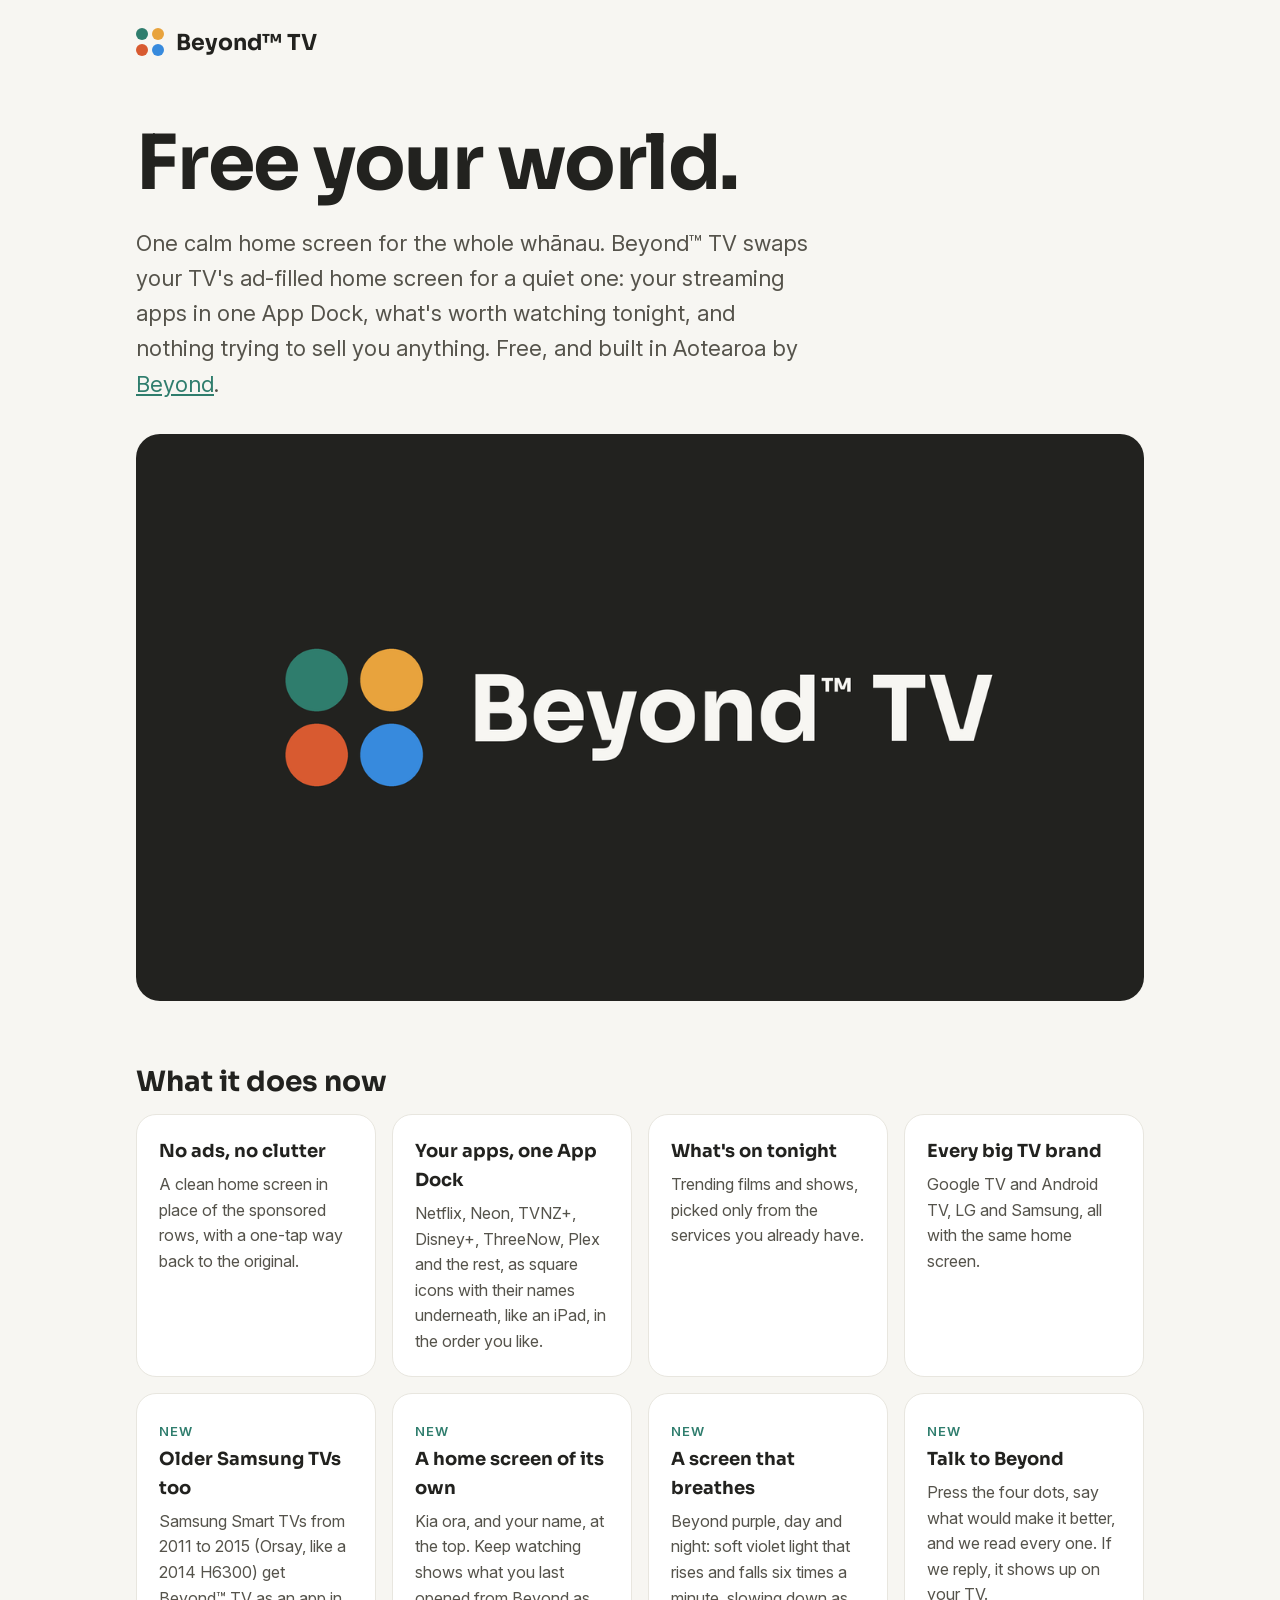
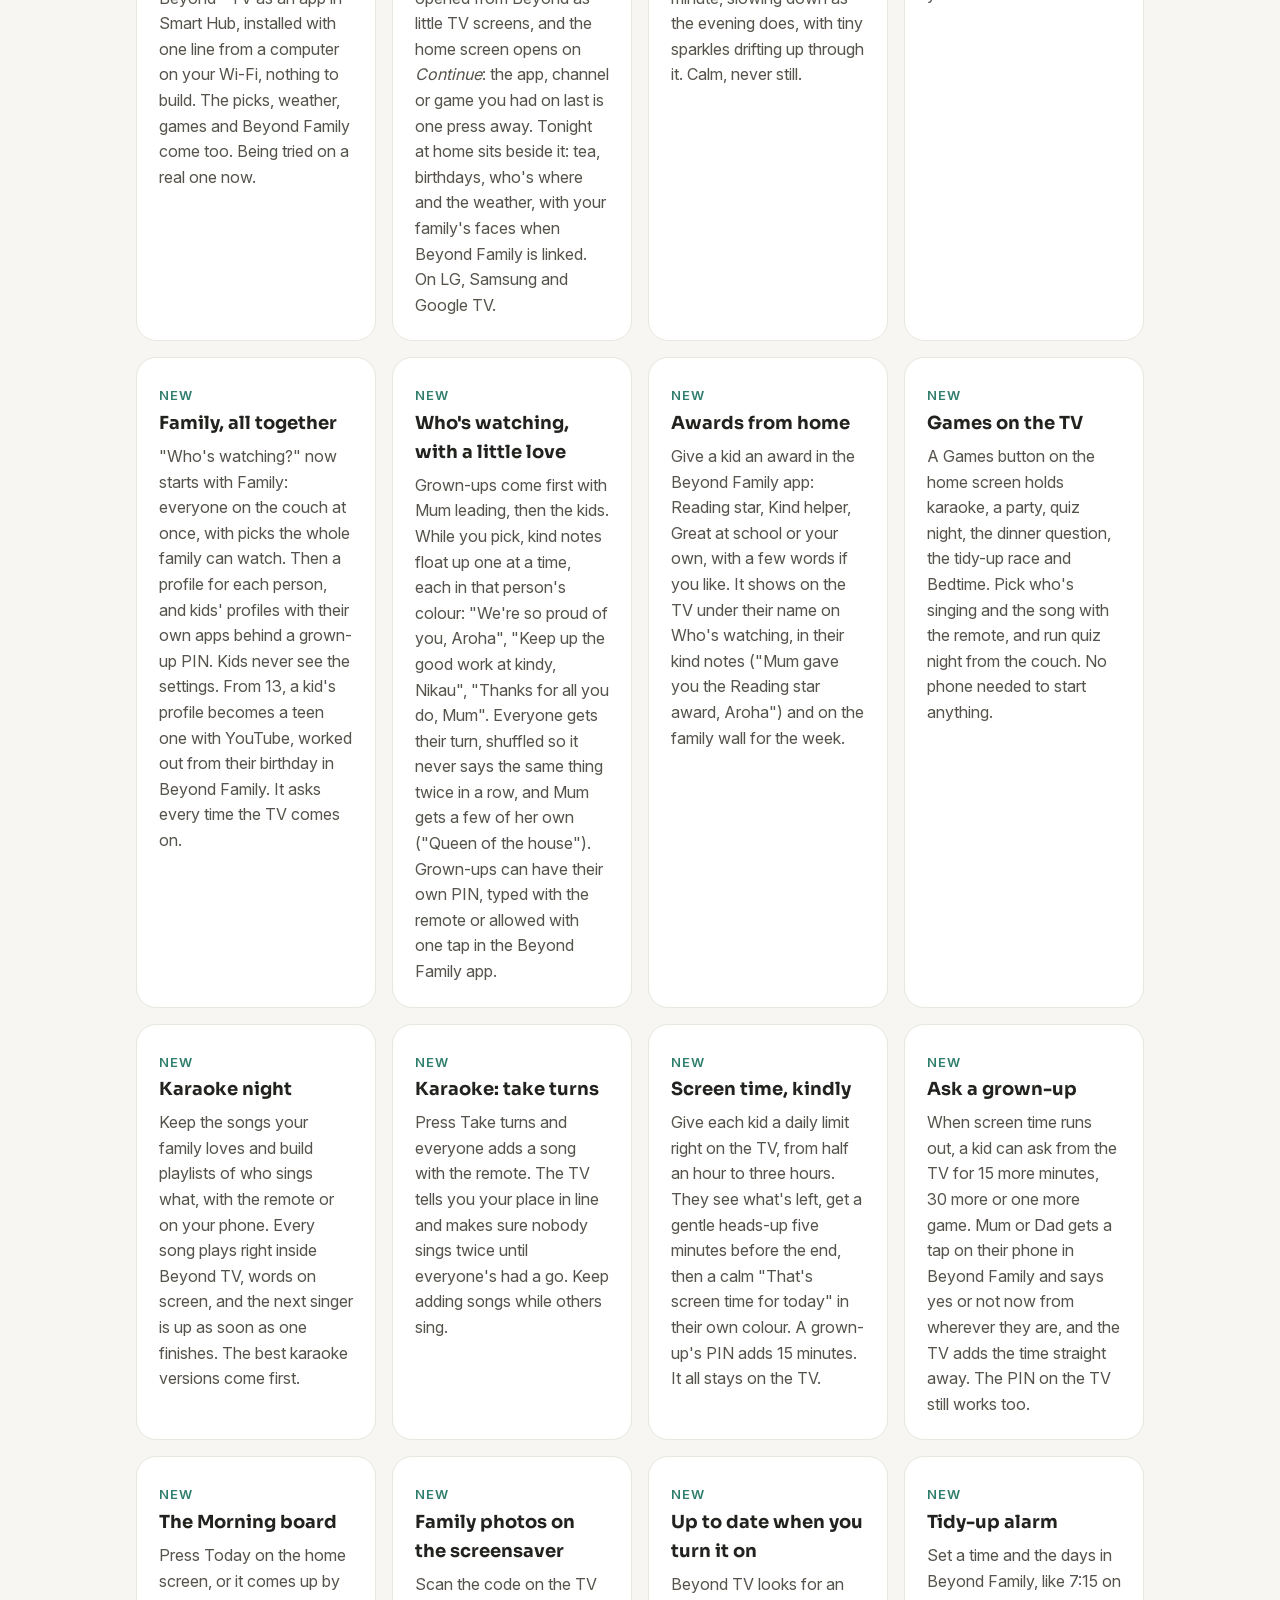
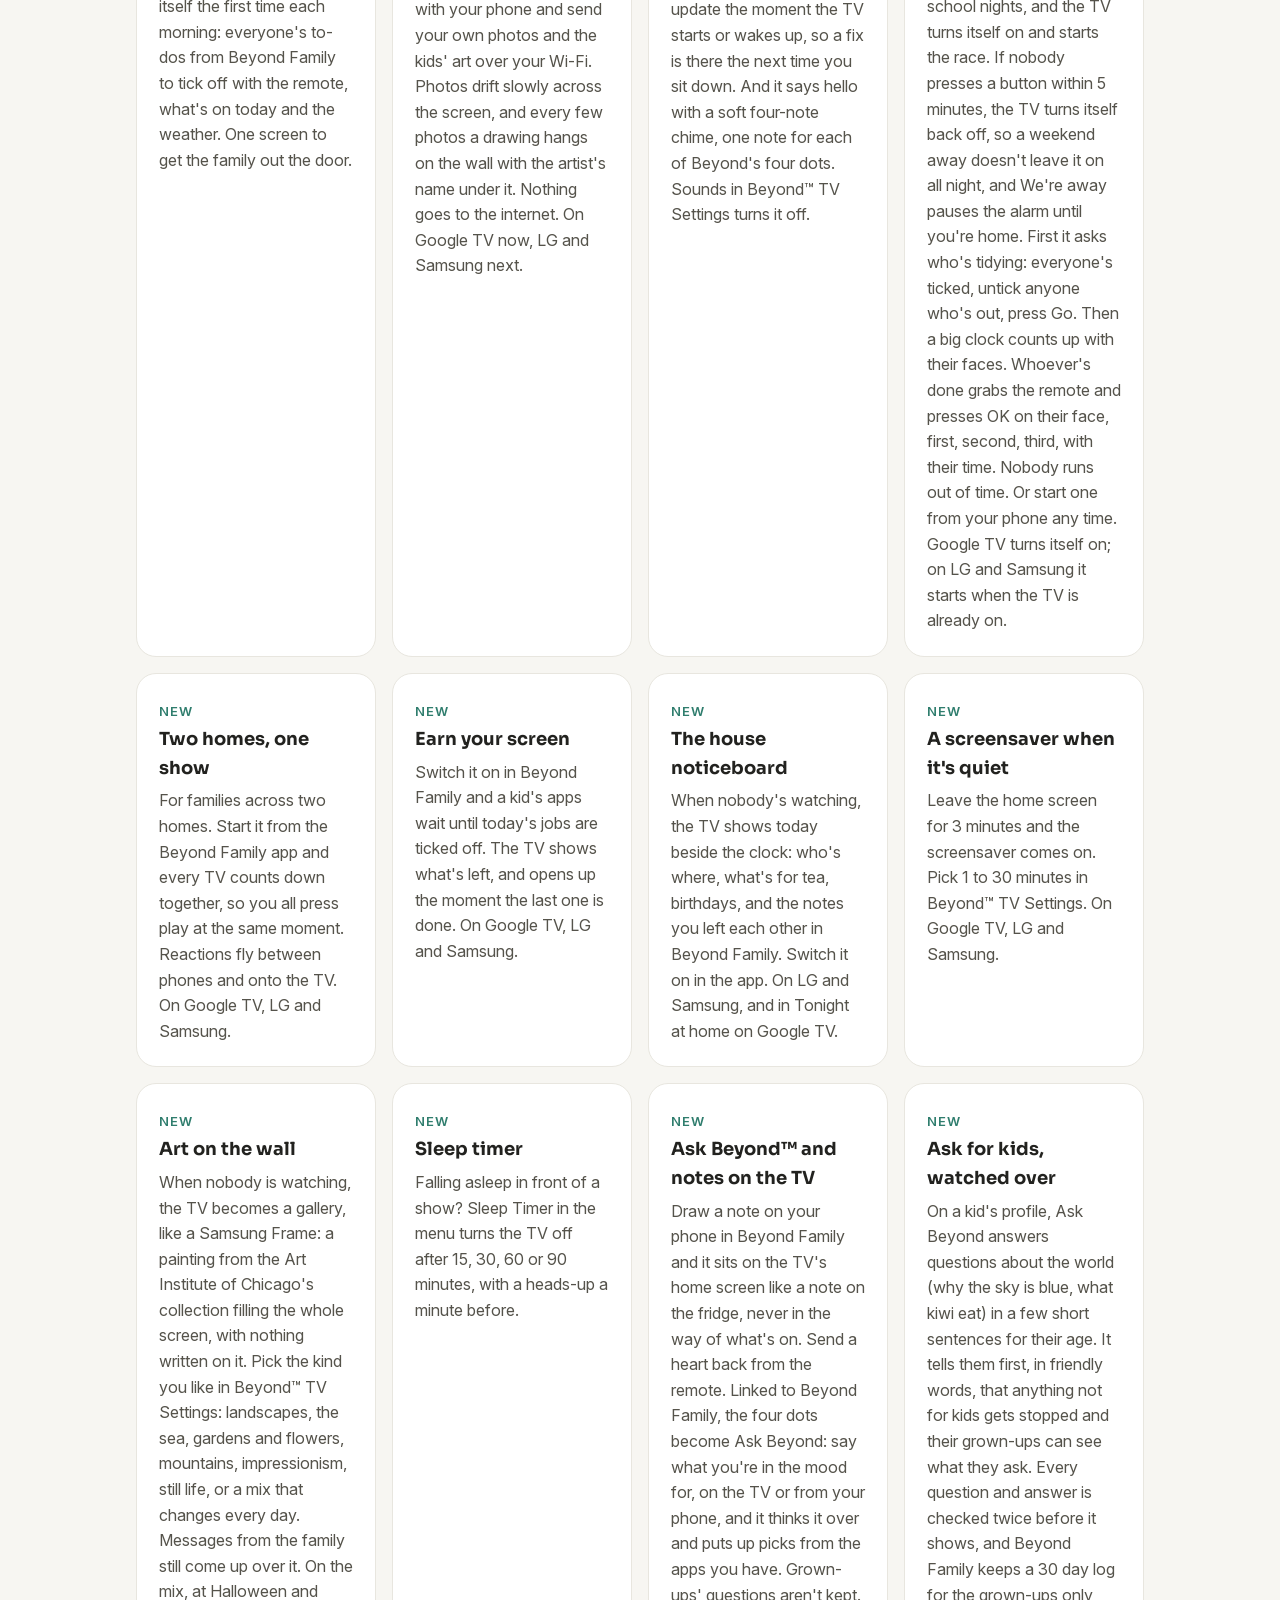
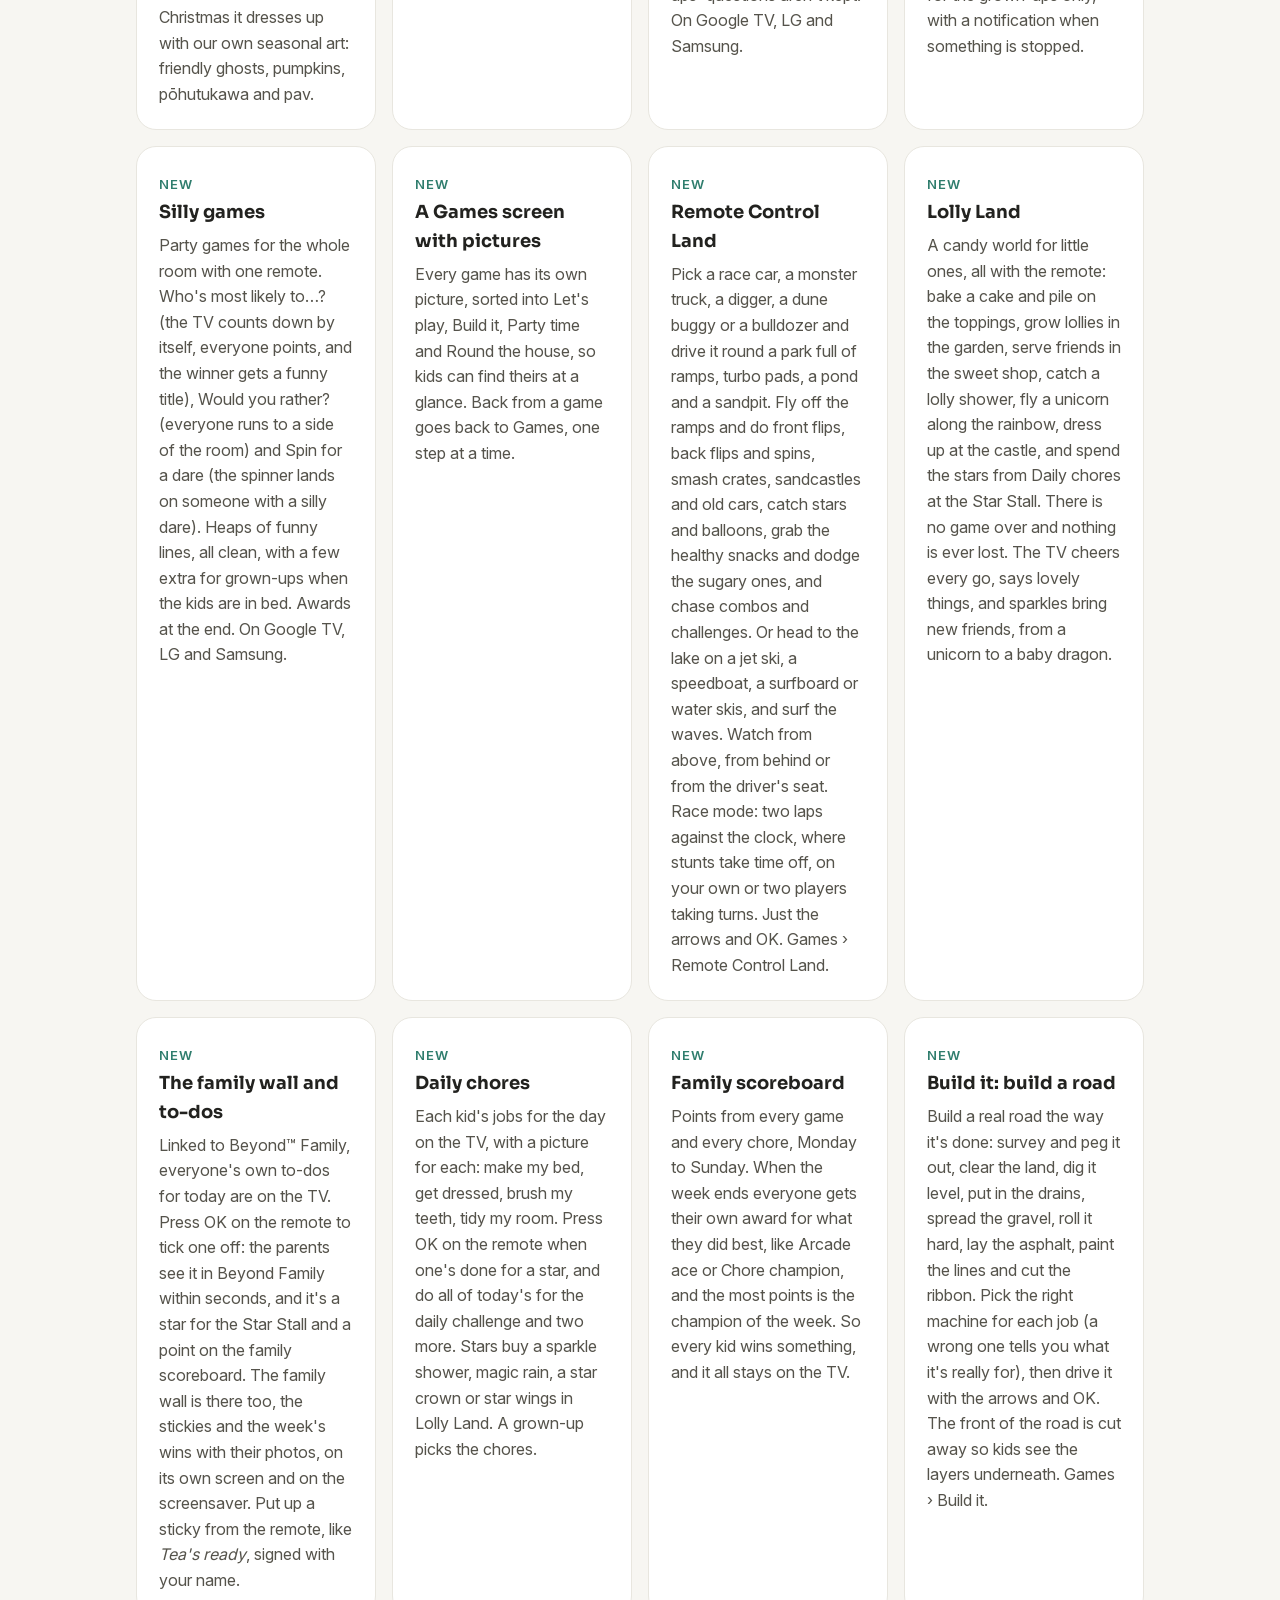
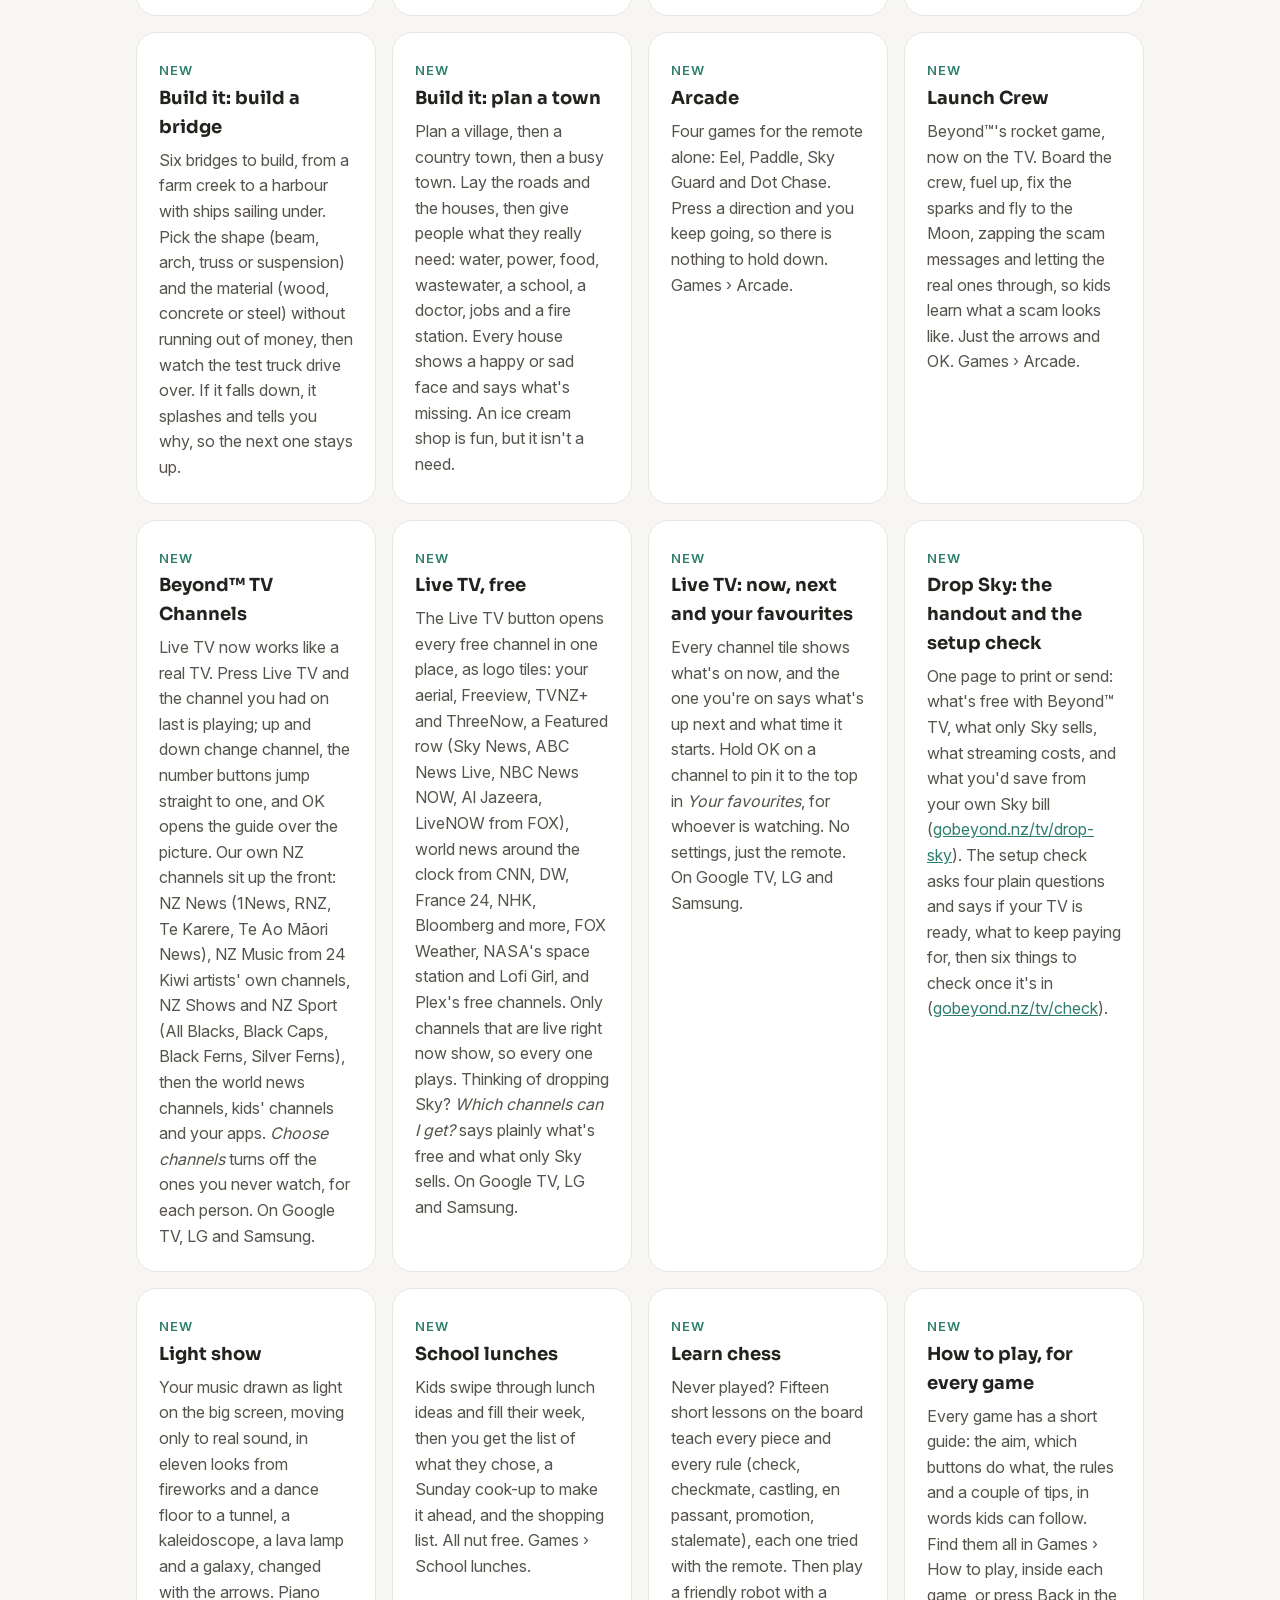
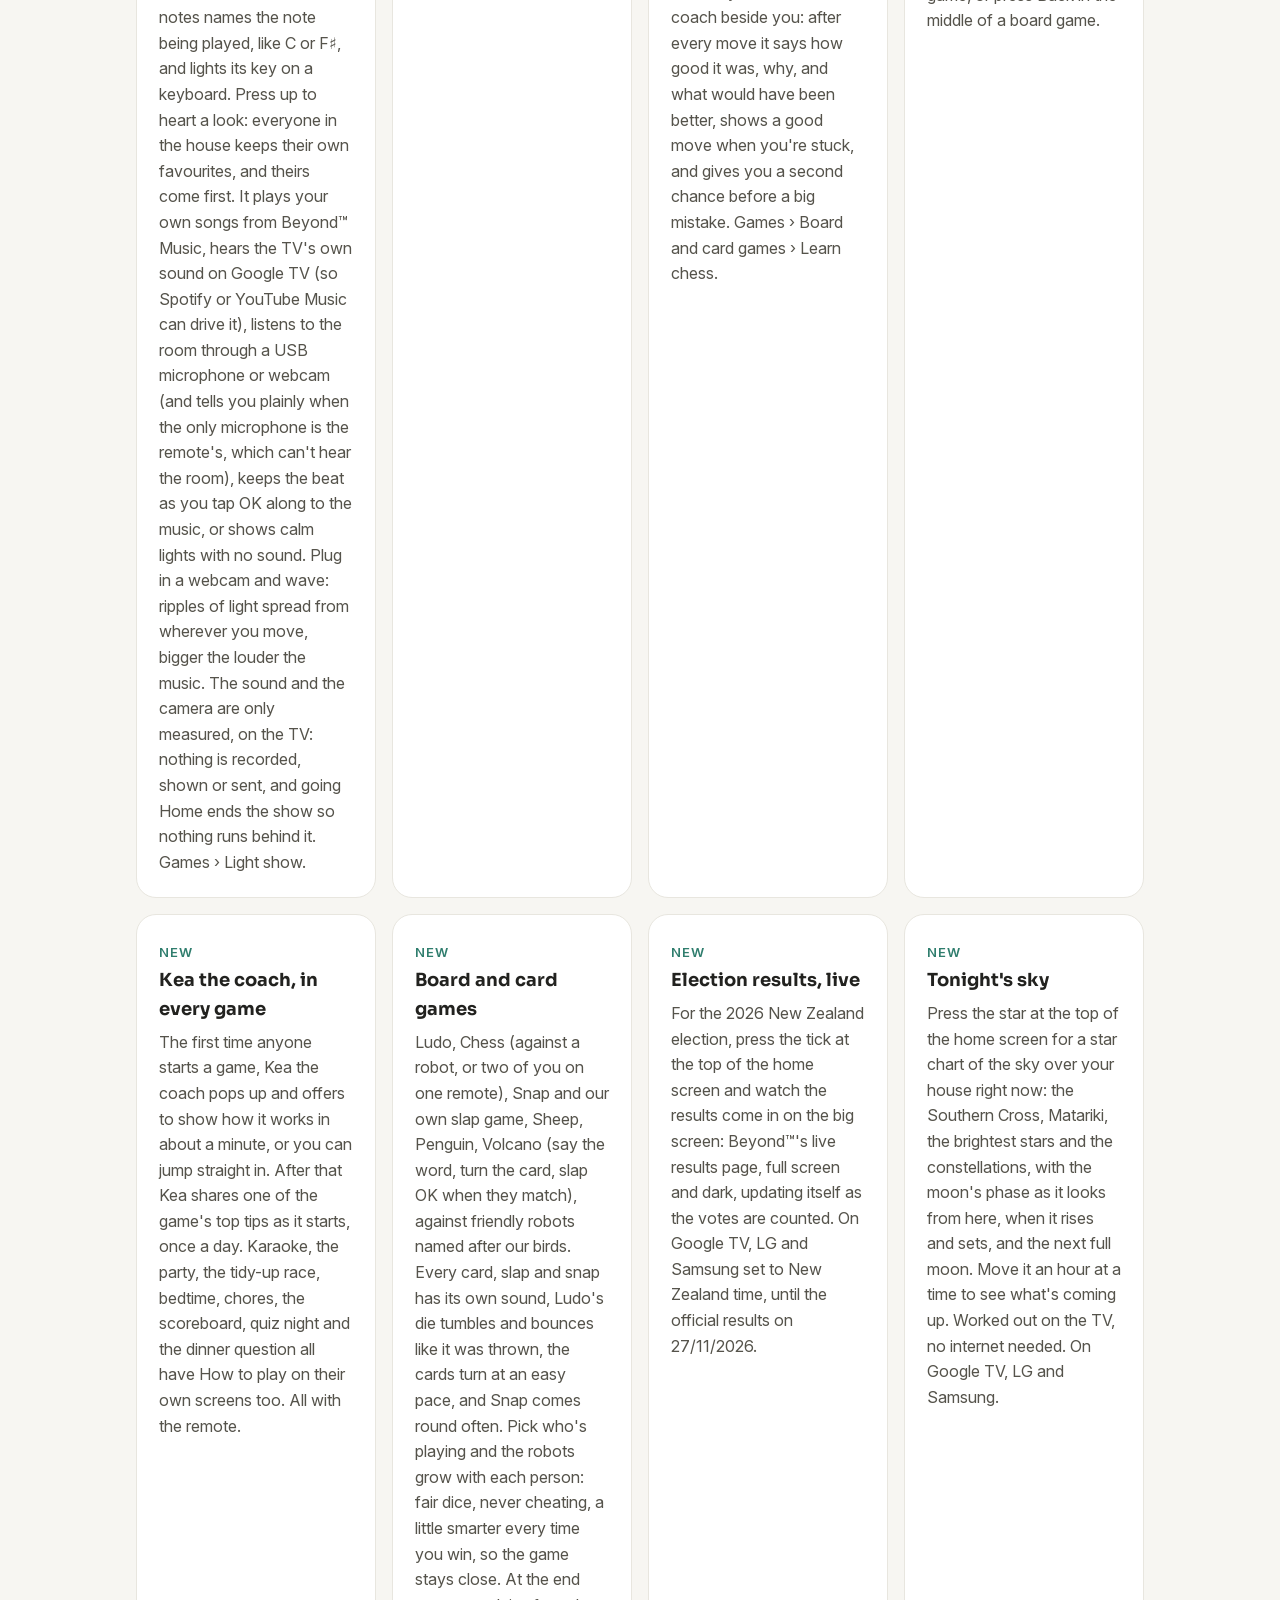
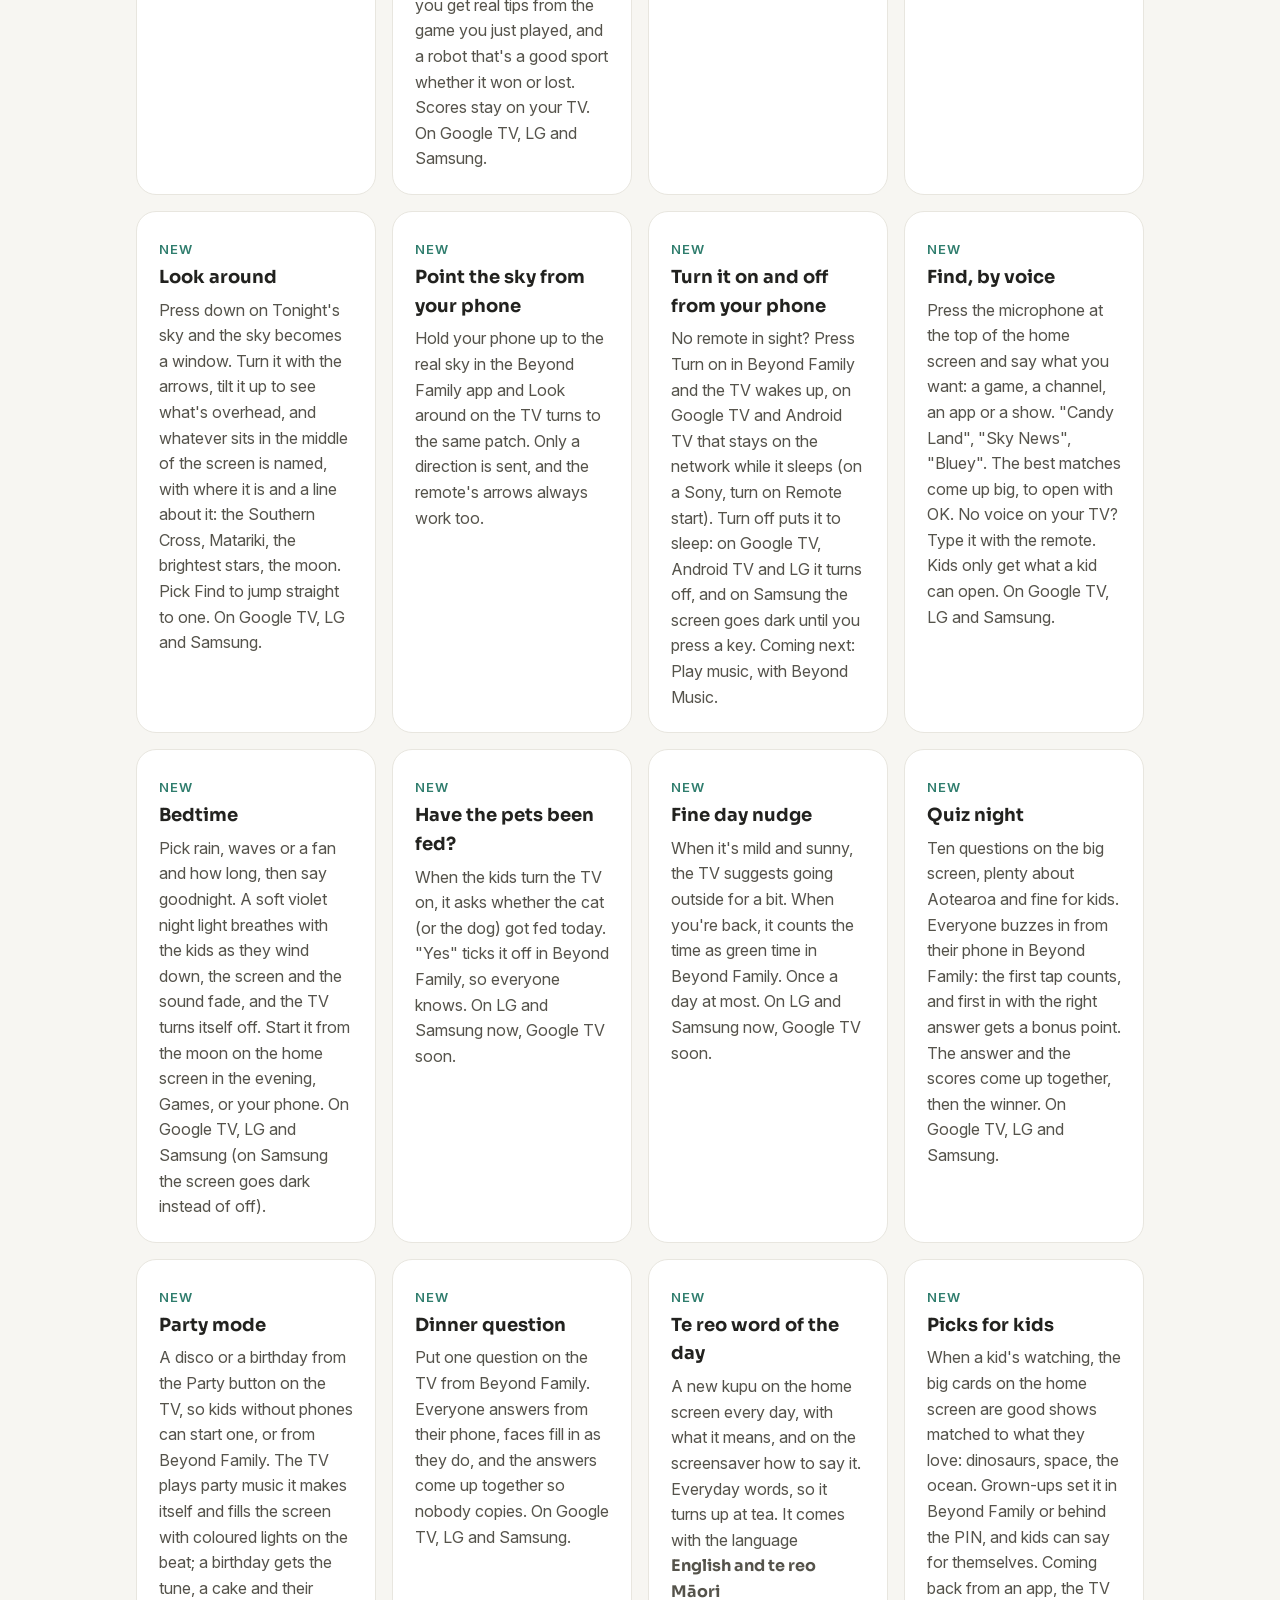
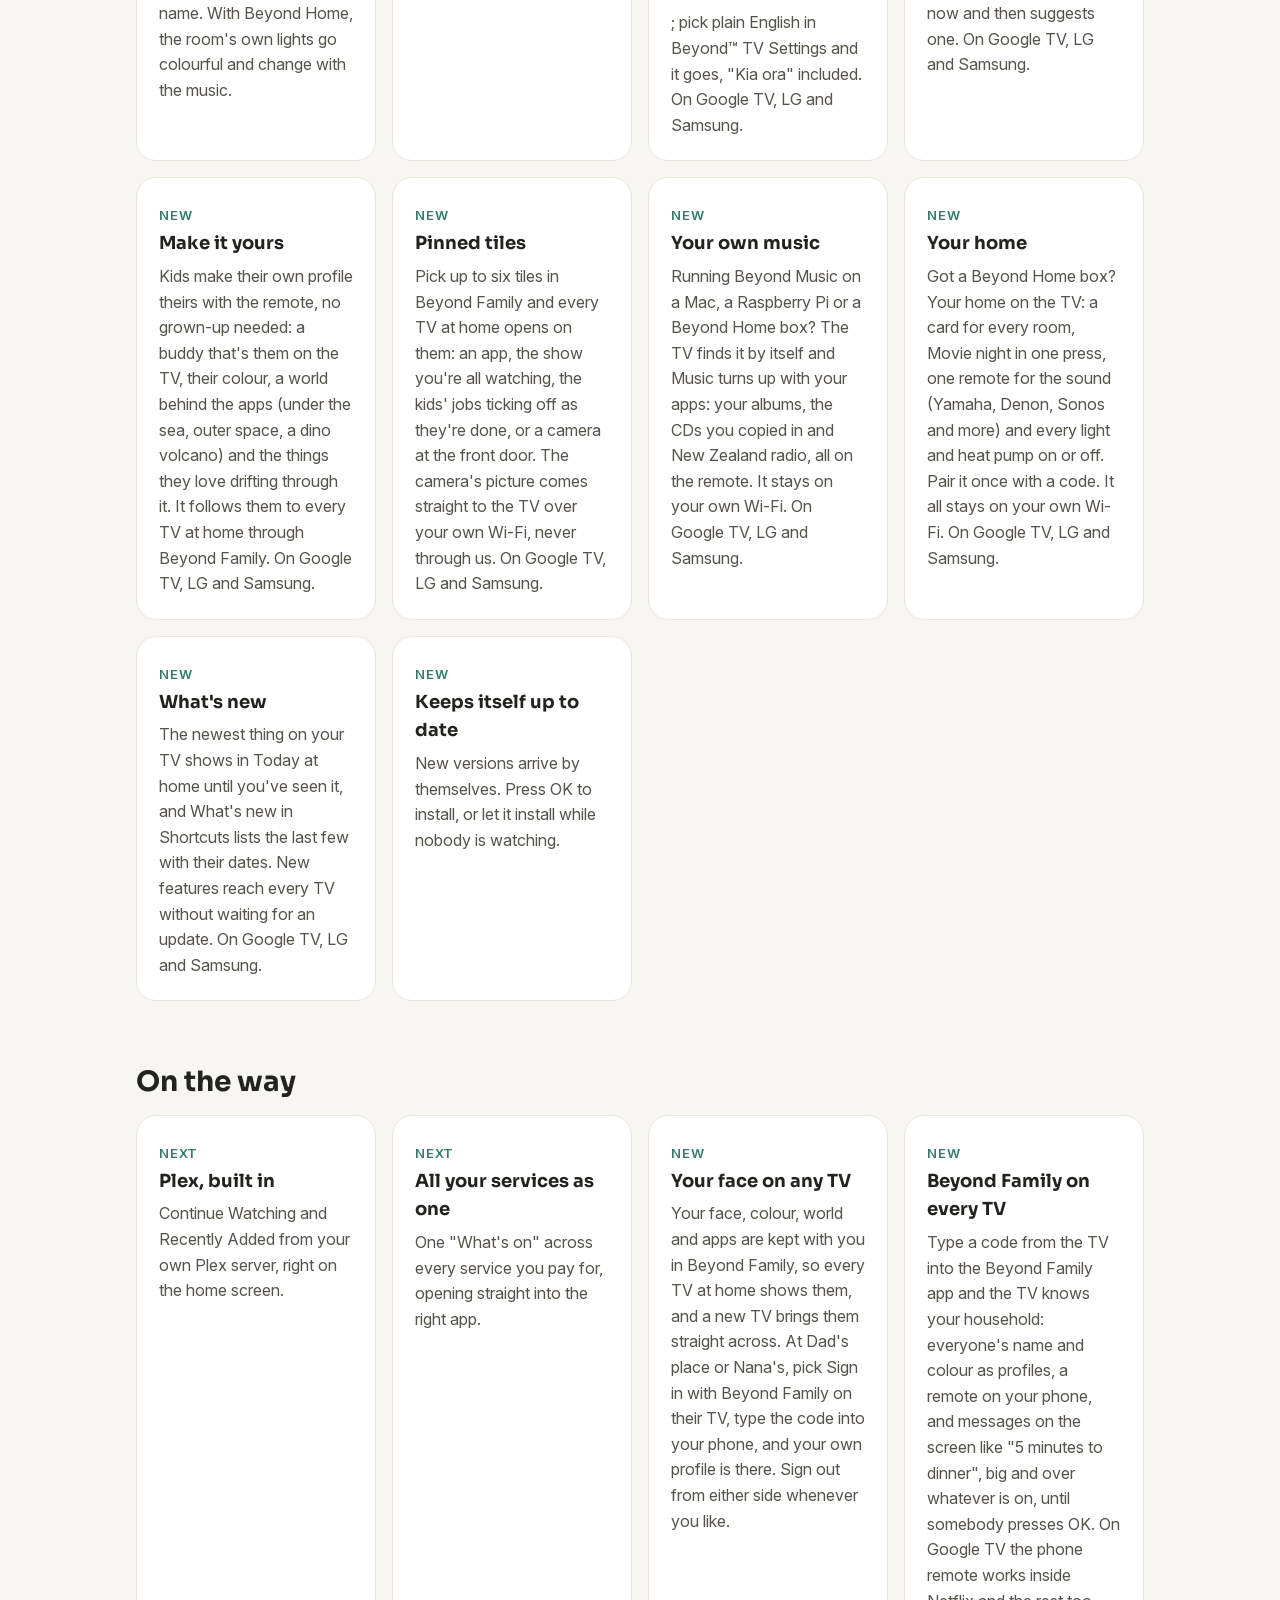
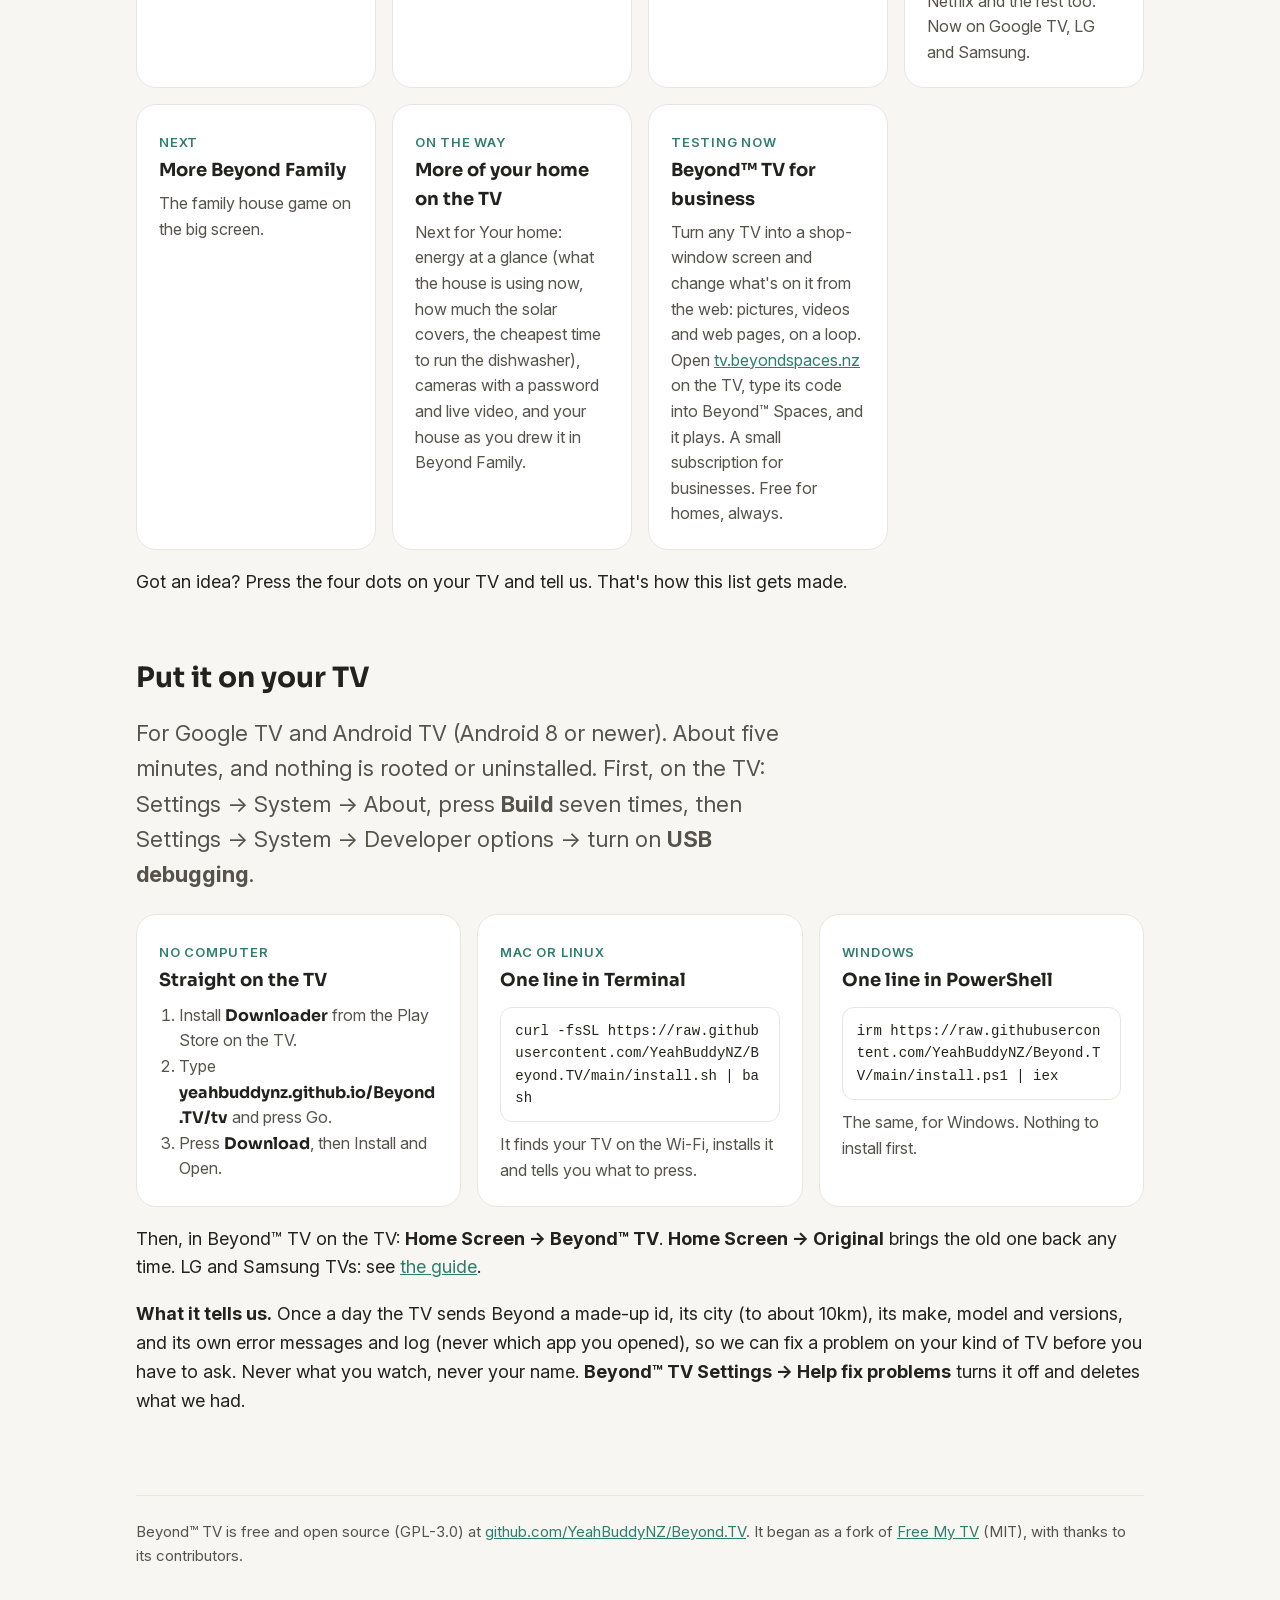
==== commit 2544413a: "What's new on the TV: the newest feature in Today at home, and a What's new screen (ADR 0076) (#145)" ====
--- a/docs/index.html
+++ b/docs/index.html
@@ -98,7 +98,6 @@
     <div class="card"><span class="soon">New</span><b>Beyond™ TV Channels</b><p>Live TV now works like a real TV. Press Live TV and the channel you had on last is playing; up and down change channel, the number buttons jump straight to one, and OK opens the guide over the picture. Our own NZ channels sit up the front: NZ News (1News, RNZ, Te Karere, Te Ao Māori News), NZ Music from 24 Kiwi artists' own channels, NZ Shows and NZ Sport (All Blacks, Black Caps, Black Ferns, Silver Ferns), then the world news channels, kids' channels and your apps. <i>Choose channels</i> turns off the ones you never watch, for each person. On Google TV, LG and Samsung.</p></div>
     <div class="card"><span class="soon">New</span><b>Live TV, free</b><p>The Live TV button opens every free channel in one place, as logo tiles: your aerial, Freeview, TVNZ+ and ThreeNow, a Featured row (Sky News, ABC News Live, NBC News NOW, Al Jazeera, LiveNOW from FOX), world news around the clock from CNN, DW, France 24, NHK, Bloomberg and more, FOX Weather, NASA's space station and Lofi Girl, and Plex's free channels. Only channels that are live right now show, so every one plays. Thinking of dropping Sky? <i>Which channels can I get?</i> says plainly what's free and what only Sky sells. On Google TV, LG and Samsung.</p></div>
     <div class="card"><span class="soon">New</span><b>Live TV: now, next and your favourites</b><p>Every channel tile shows what's on now, and the one you're on says what's up next and what time it starts. Hold OK on a channel to pin it to the top in <i>Your favourites</i>, for whoever is watching. No settings, just the remote. On Google TV, LG and Samsung.</p></div>
-    <div class="card"><span class="soon">New</span><b>Getting started, with the remote</b><p>The first time Beyond™ TV comes up on a new TV, it asks three easy questions with big buttons: which town you're in, whether kids watch too, and if you'd like a te reo Māori word each day. Nothing to type and nothing technical. Then it shows a code to scan with your phone for the Drop Sky setup check, so you know what you can stop paying for.</p></div>
     <div class="card"><span class="soon">New</span><b>Drop Sky: the handout and the setup check</b><p>One page to print or send: what's free with Beyond™ TV, what only Sky sells, what streaming costs, and what you'd save from your own Sky bill (<a href="https://gobeyond.nz/tv/drop-sky">gobeyond.nz/tv/drop-sky</a>). The setup check asks four plain questions and says if your TV is ready, what to keep paying for, then six things to check once it's in (<a href="https://gobeyond.nz/tv/check">gobeyond.nz/tv/check</a>).</p></div>
     <div class="card"><span class="soon">New</span><b>Light show</b><p>Your music drawn as light on the big screen, moving only to real sound, in eleven looks from fireworks and a dance floor to a tunnel, a kaleidoscope, a lava lamp and a galaxy, changed with the arrows. Piano notes names the note being played, like C or F♯, and lights its key on a keyboard. Press up to heart a look: everyone in the house keeps their own favourites, and theirs come first. It plays your own songs from Beyond™ Music, hears the TV's own sound on Google TV (so Spotify or YouTube Music can drive it), listens to the room through a USB microphone or webcam (and tells you plainly when the only microphone is the remote's, which can't hear the room), keeps the beat as you tap OK along to the music, or shows calm lights with no sound. Plug in a webcam and wave: ripples of light spread from wherever you move, bigger the louder the music. The sound and the camera are only measured, on the TV: nothing is recorded, shown or sent, and going Home ends the show so nothing runs behind it. Games › Light show.</p></div>
     <div class="card"><span class="soon">New</span><b>School lunches</b><p>Kids swipe through lunch ideas and fill their week, then you get the list of what they chose, a Sunday cook-up to make it ahead, and the shopping list. All nut free. Games › School lunches.</p></div>
@@ -124,6 +123,7 @@
     <div class="card"><span class="soon">New</span><b>Pinned tiles</b><p>Pick up to six tiles in Beyond Family and every TV at home opens on them: an app, the show you're all watching, the kids' jobs ticking off as they're done, or a camera at the front door. The camera's picture comes straight to the TV over your own Wi-Fi, never through us. On Google TV, LG and Samsung.</p></div>
     <div class="card"><span class="soon">New</span><b>Your own music</b><p>Running Beyond Music on a Mac, a Raspberry Pi or a Beyond Home box? The TV finds it by itself and Music turns up with your apps: your albums, the CDs you copied in and New Zealand radio, all on the remote. It stays on your own Wi-Fi. On Google TV, LG and Samsung.</p></div>
     <div class="card"><span class="soon">New</span><b>Your home</b><p>Got a Beyond Home box? Your home on the TV: a card for every room, Movie night in one press, one remote for the sound (Yamaha, Denon, Sonos and more) and every light and heat pump on or off. Pair it once with a code. It all stays on your own Wi-Fi. On Google TV, LG and Samsung.</p></div>
+    <div class="card"><span class="soon">New</span><b>What's new</b><p>The newest thing on your TV shows in Today at home until you've seen it, and What's new in Shortcuts lists the last few with their dates. New features reach every TV without waiting for an update. On Google TV, LG and Samsung.</p></div>
     <div class="card"><span class="soon">New</span><b>Keeps itself up to date</b><p>New versions arrive by themselves. Press OK to install, or let it install while nobody is watching.</p></div>
   </div>
 
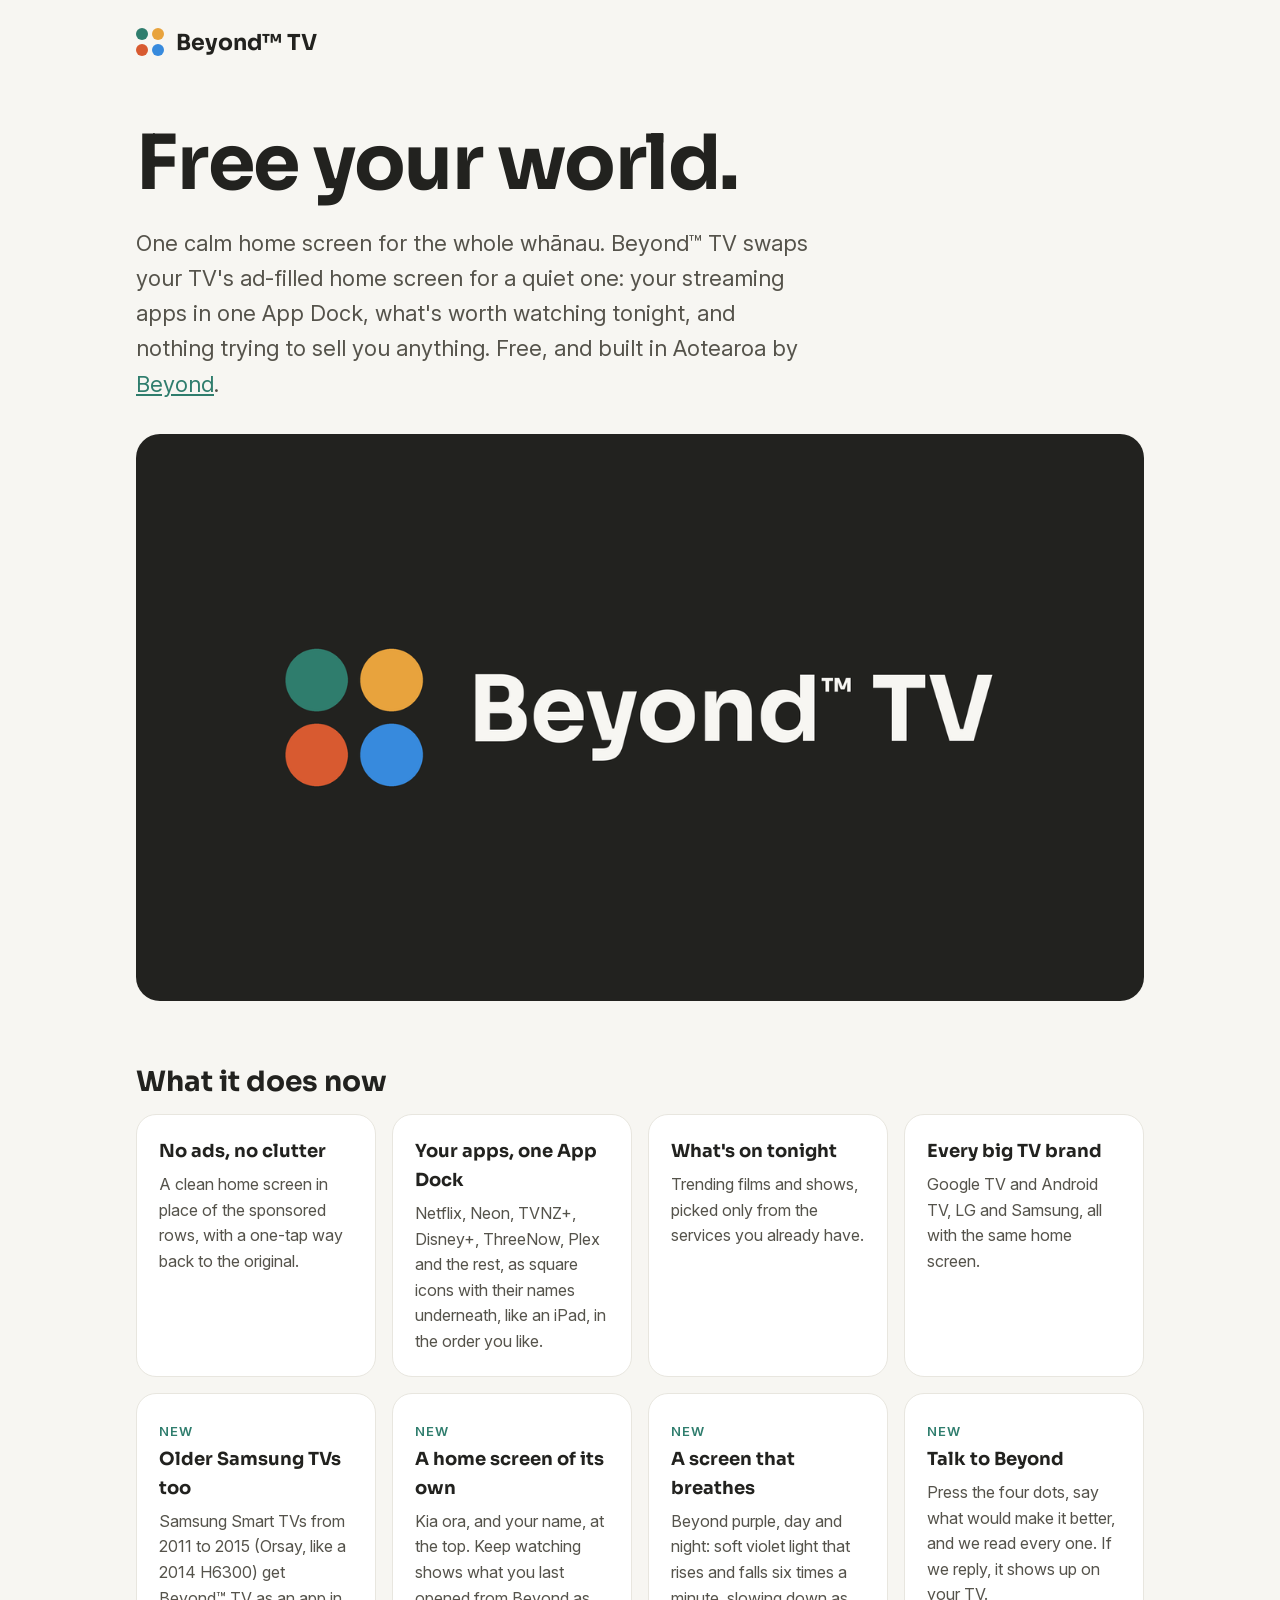
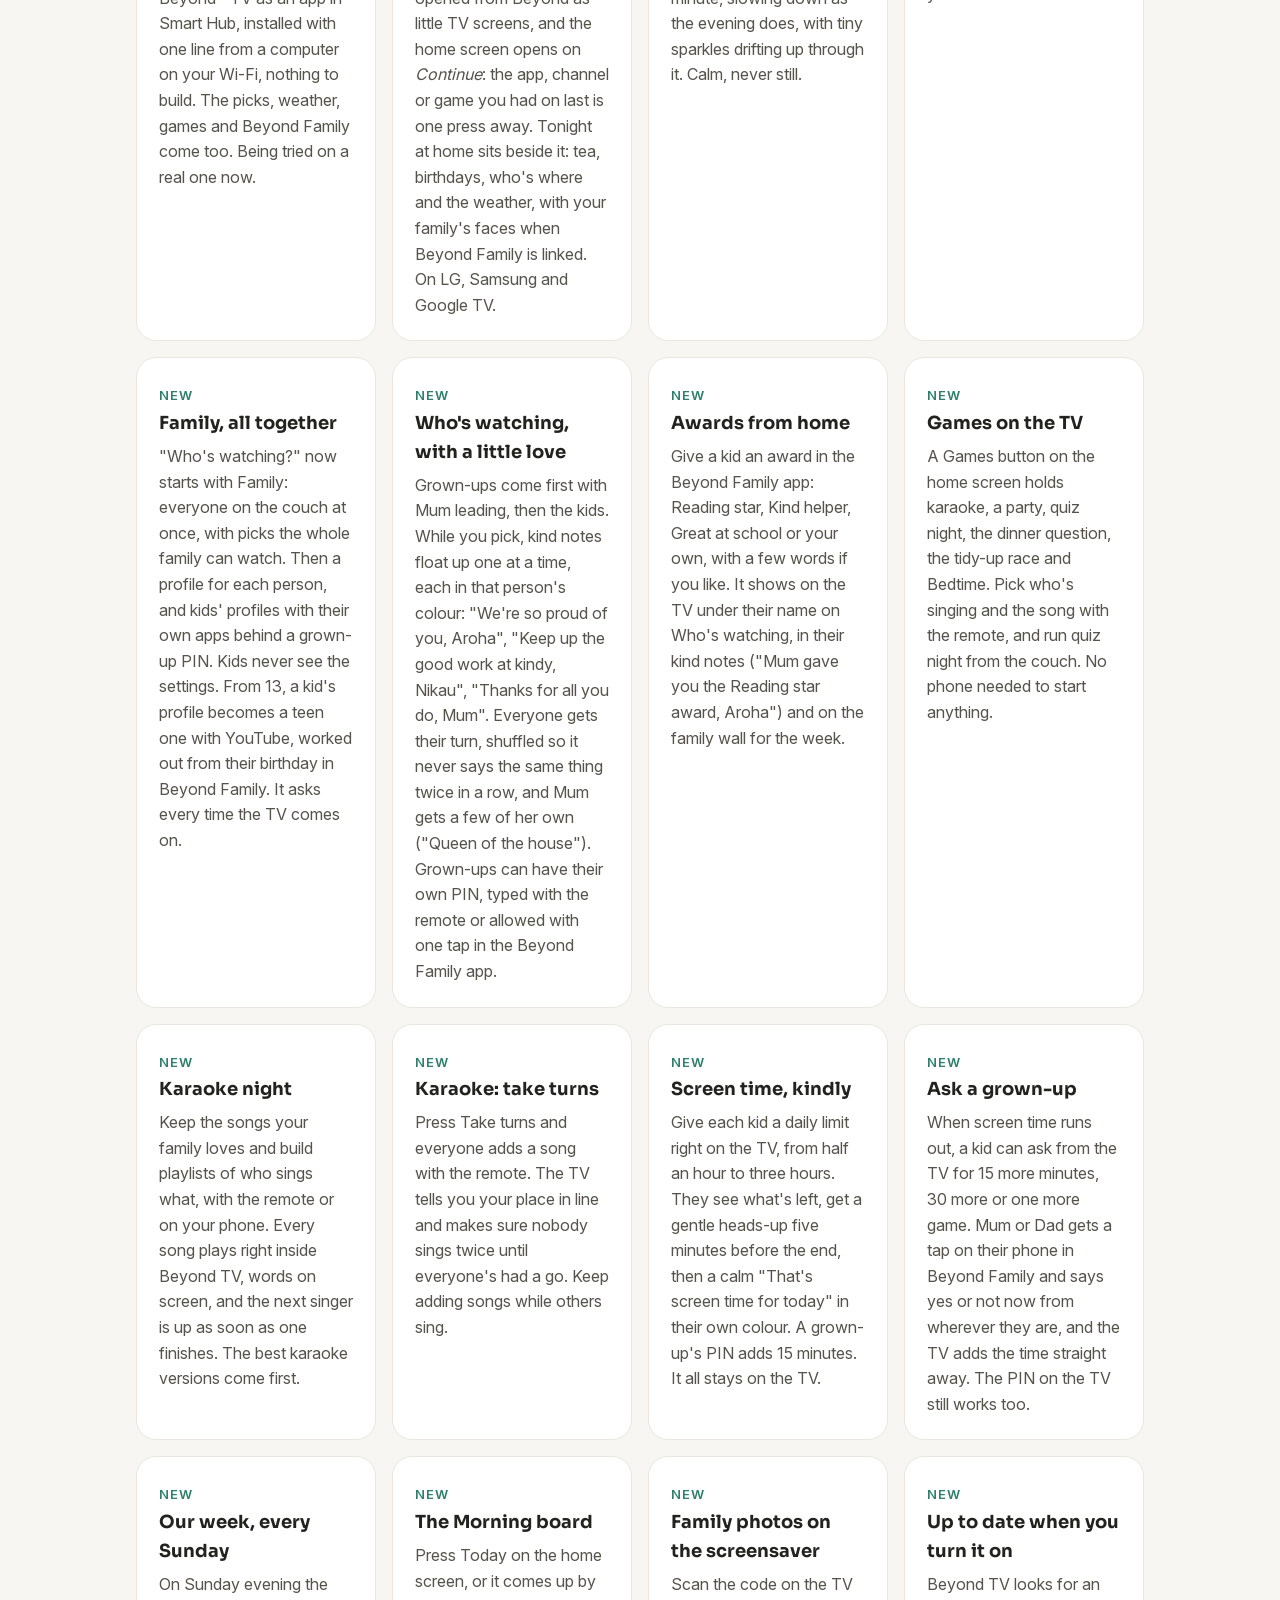
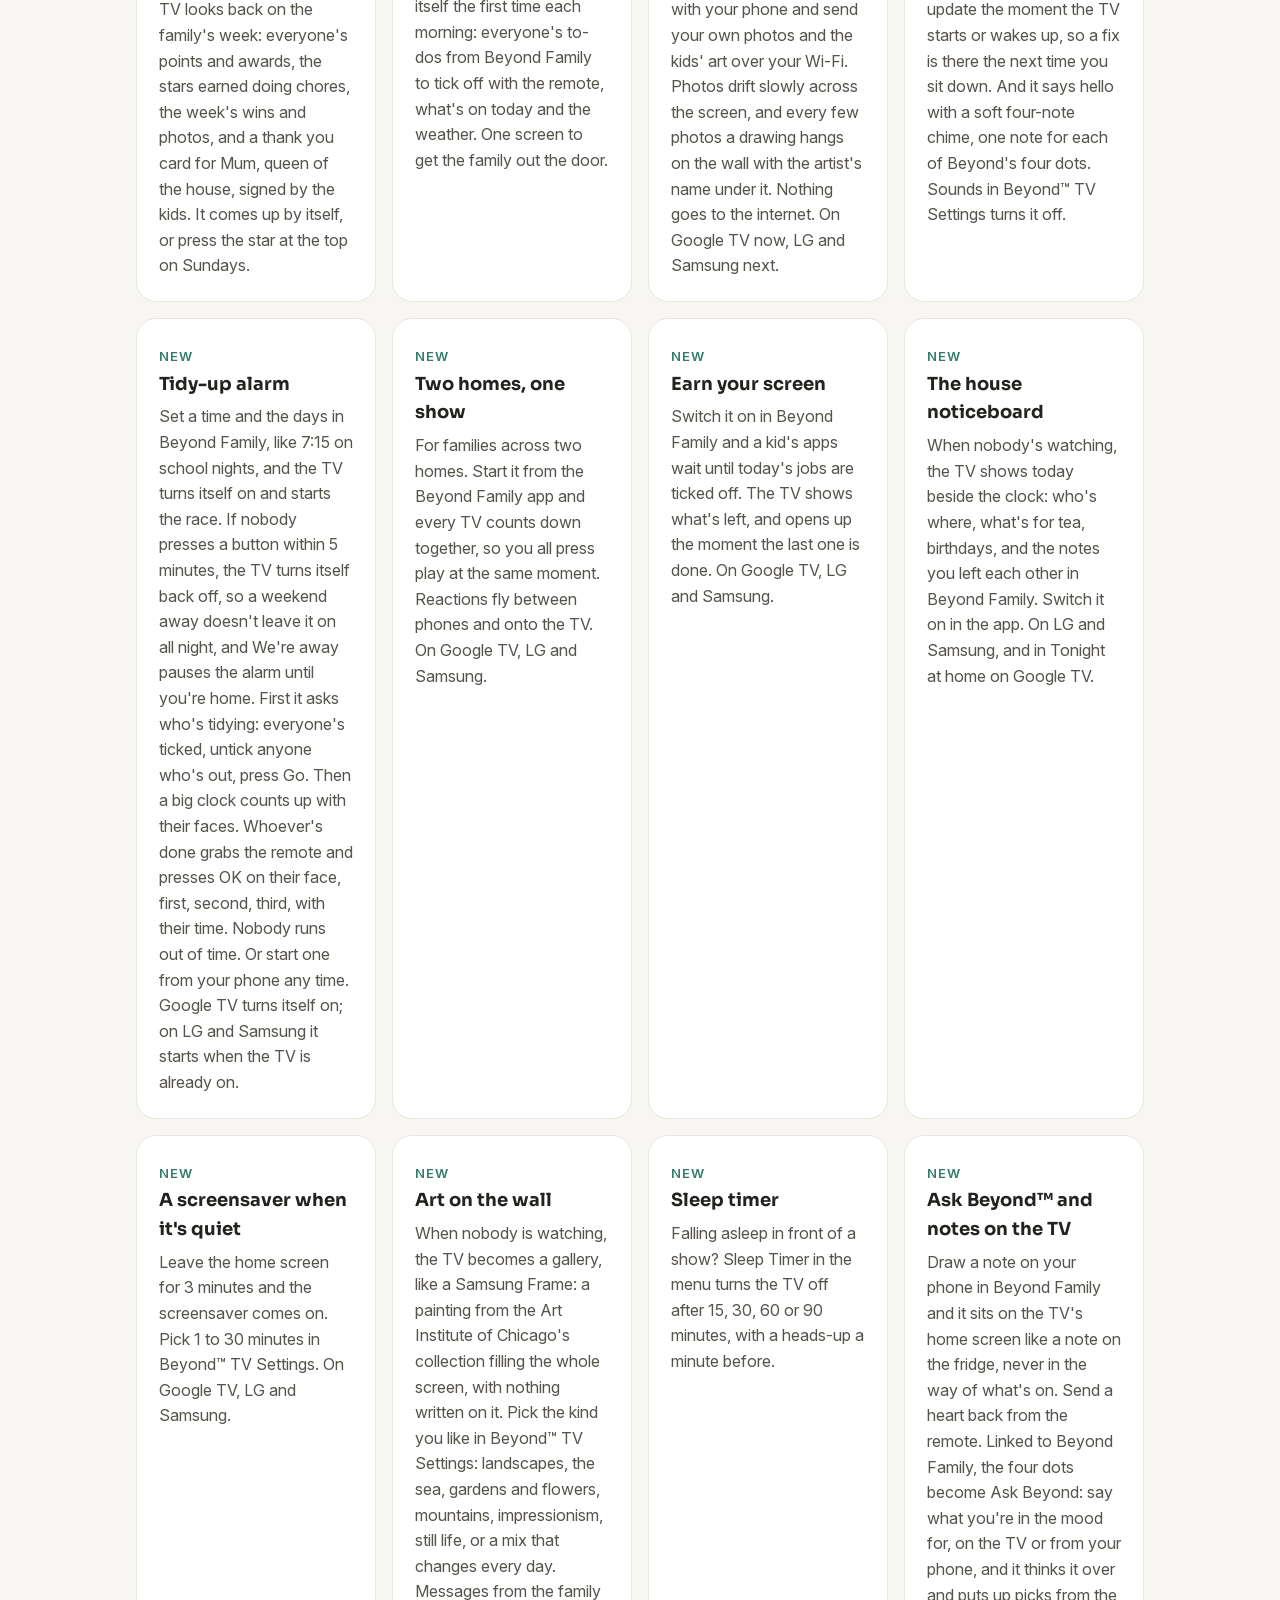
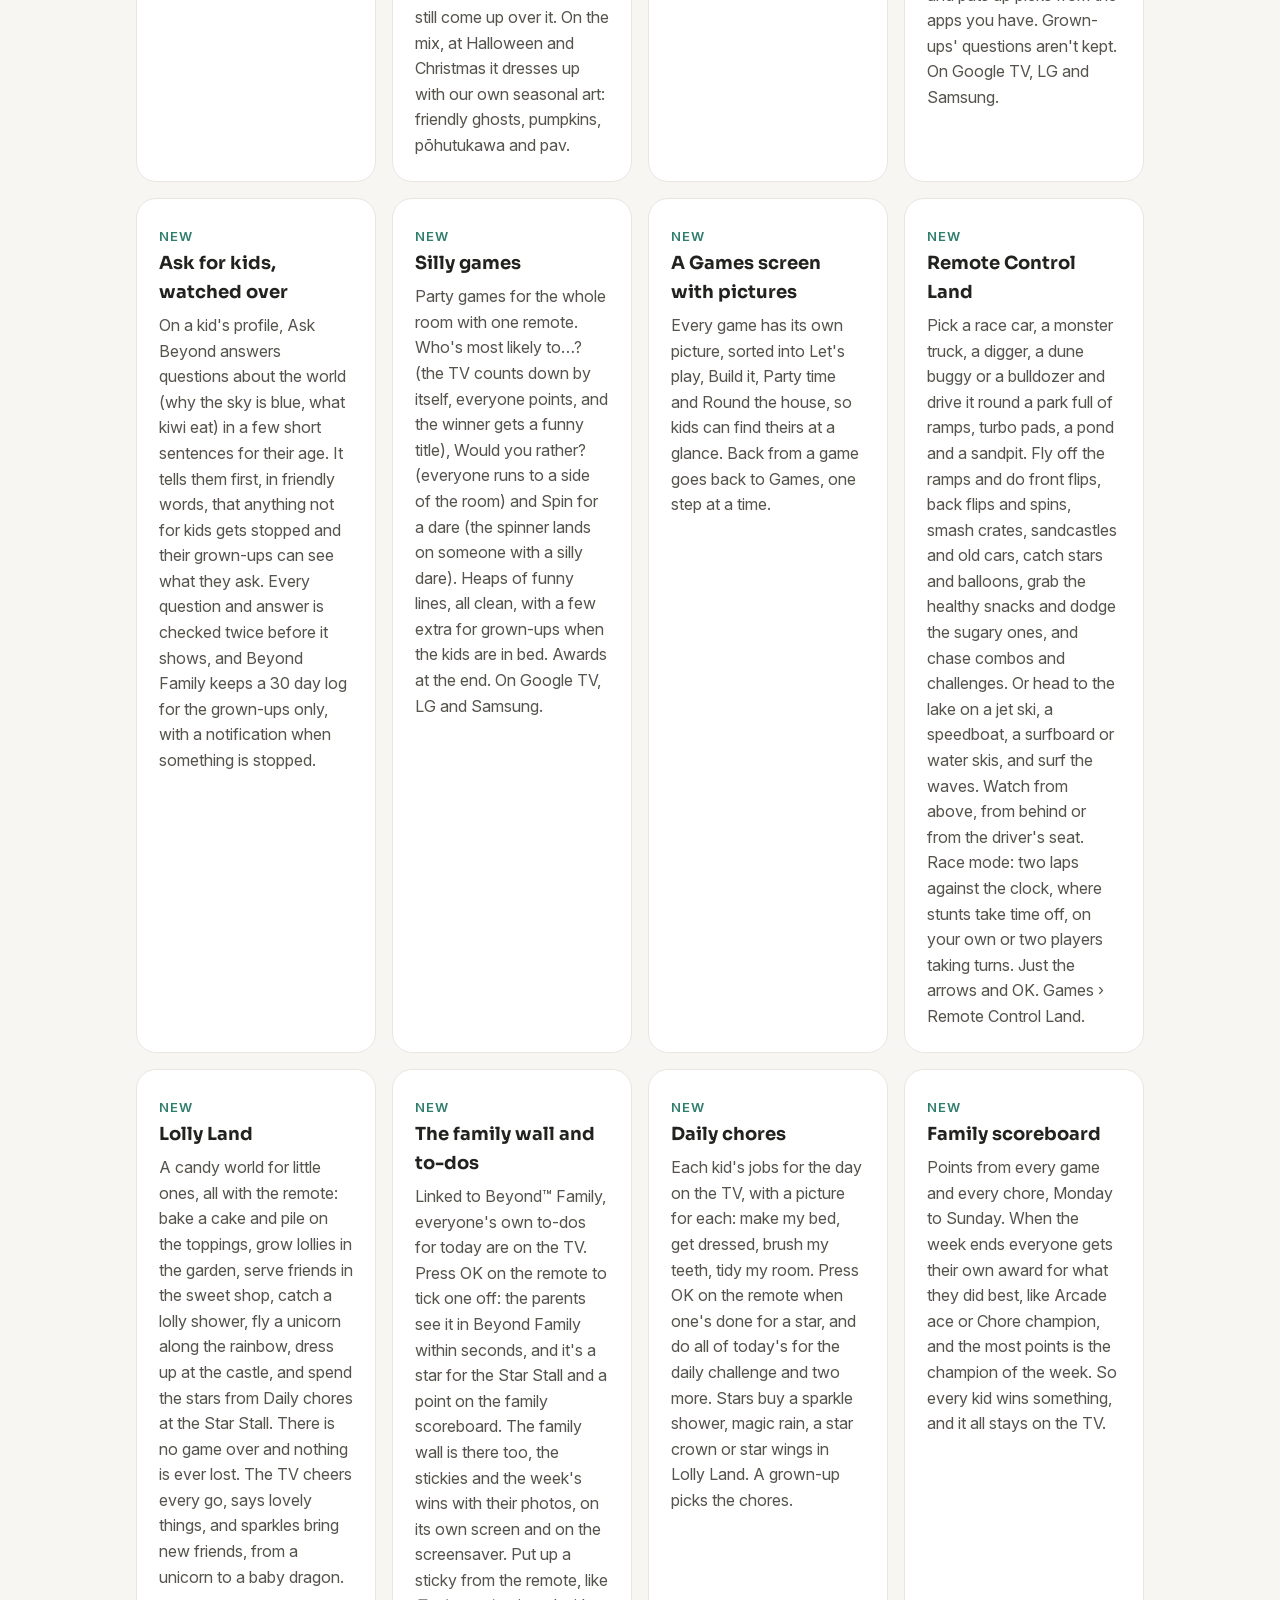
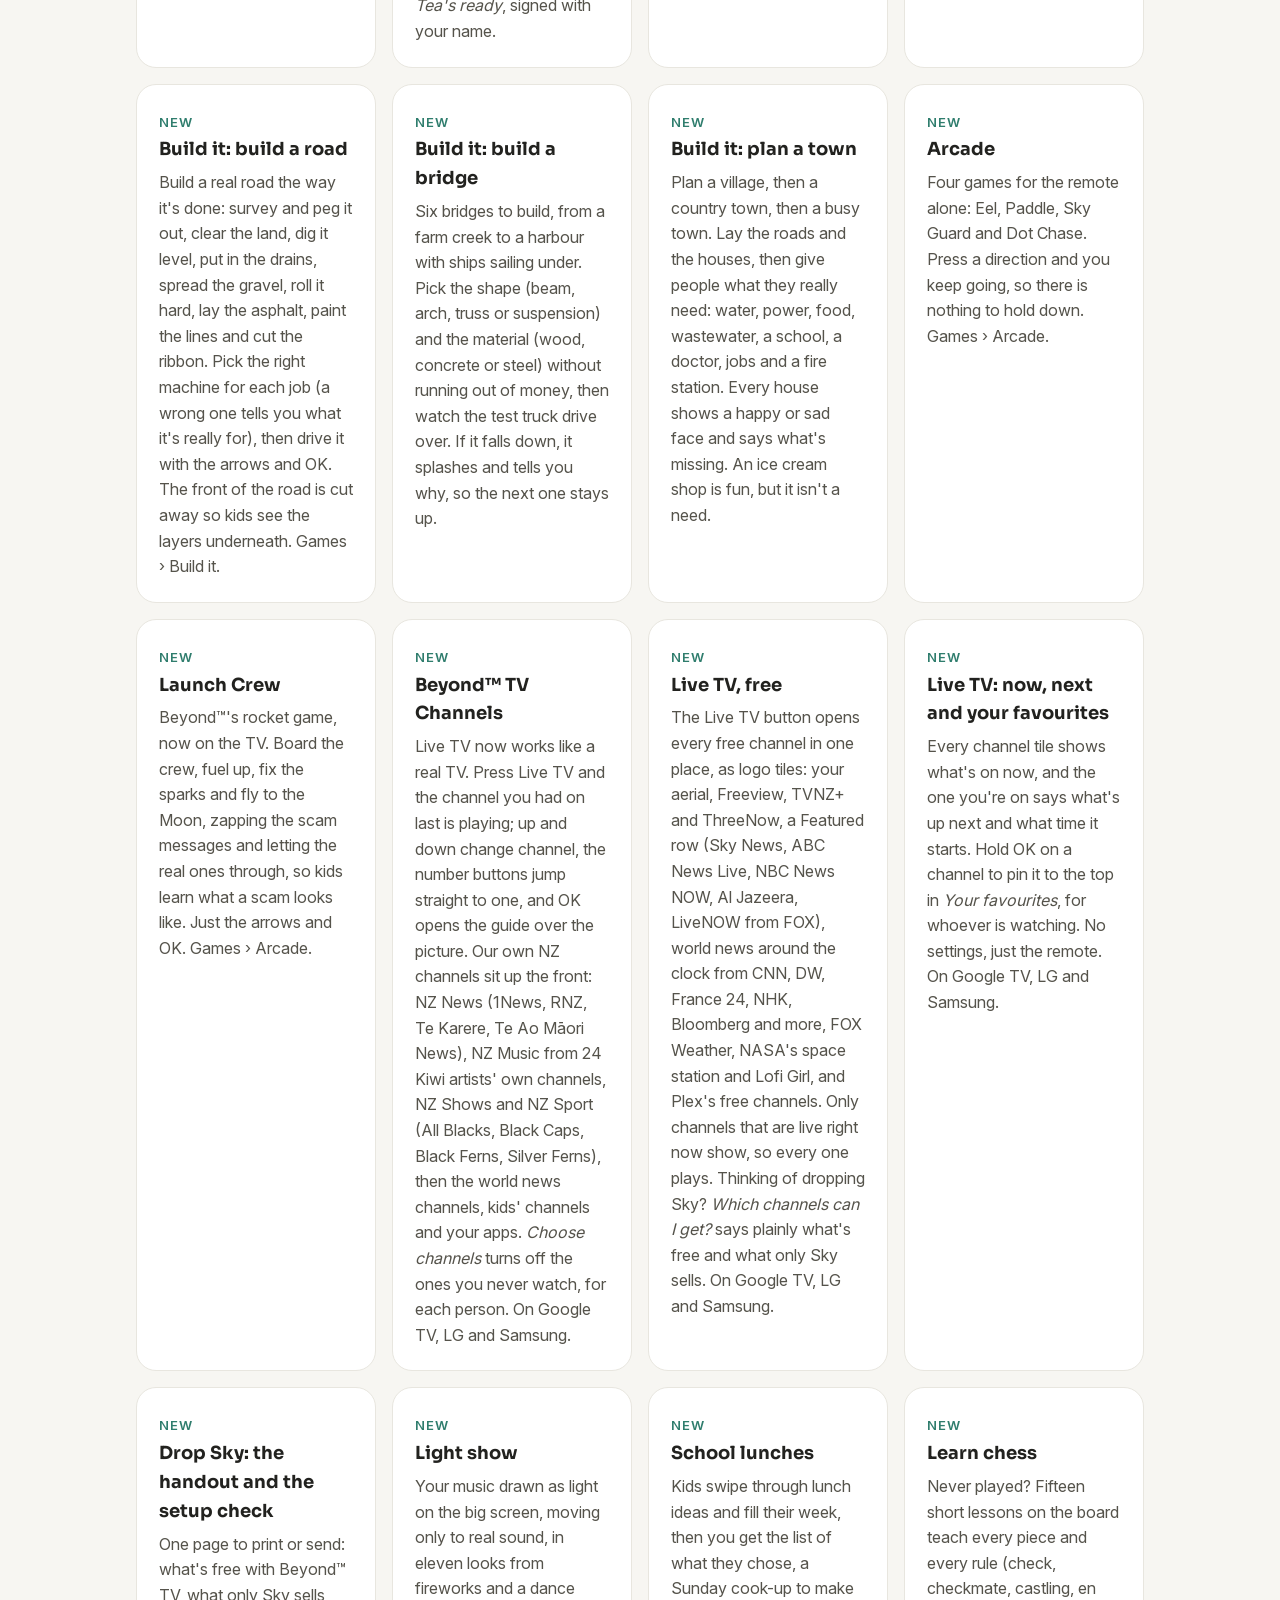
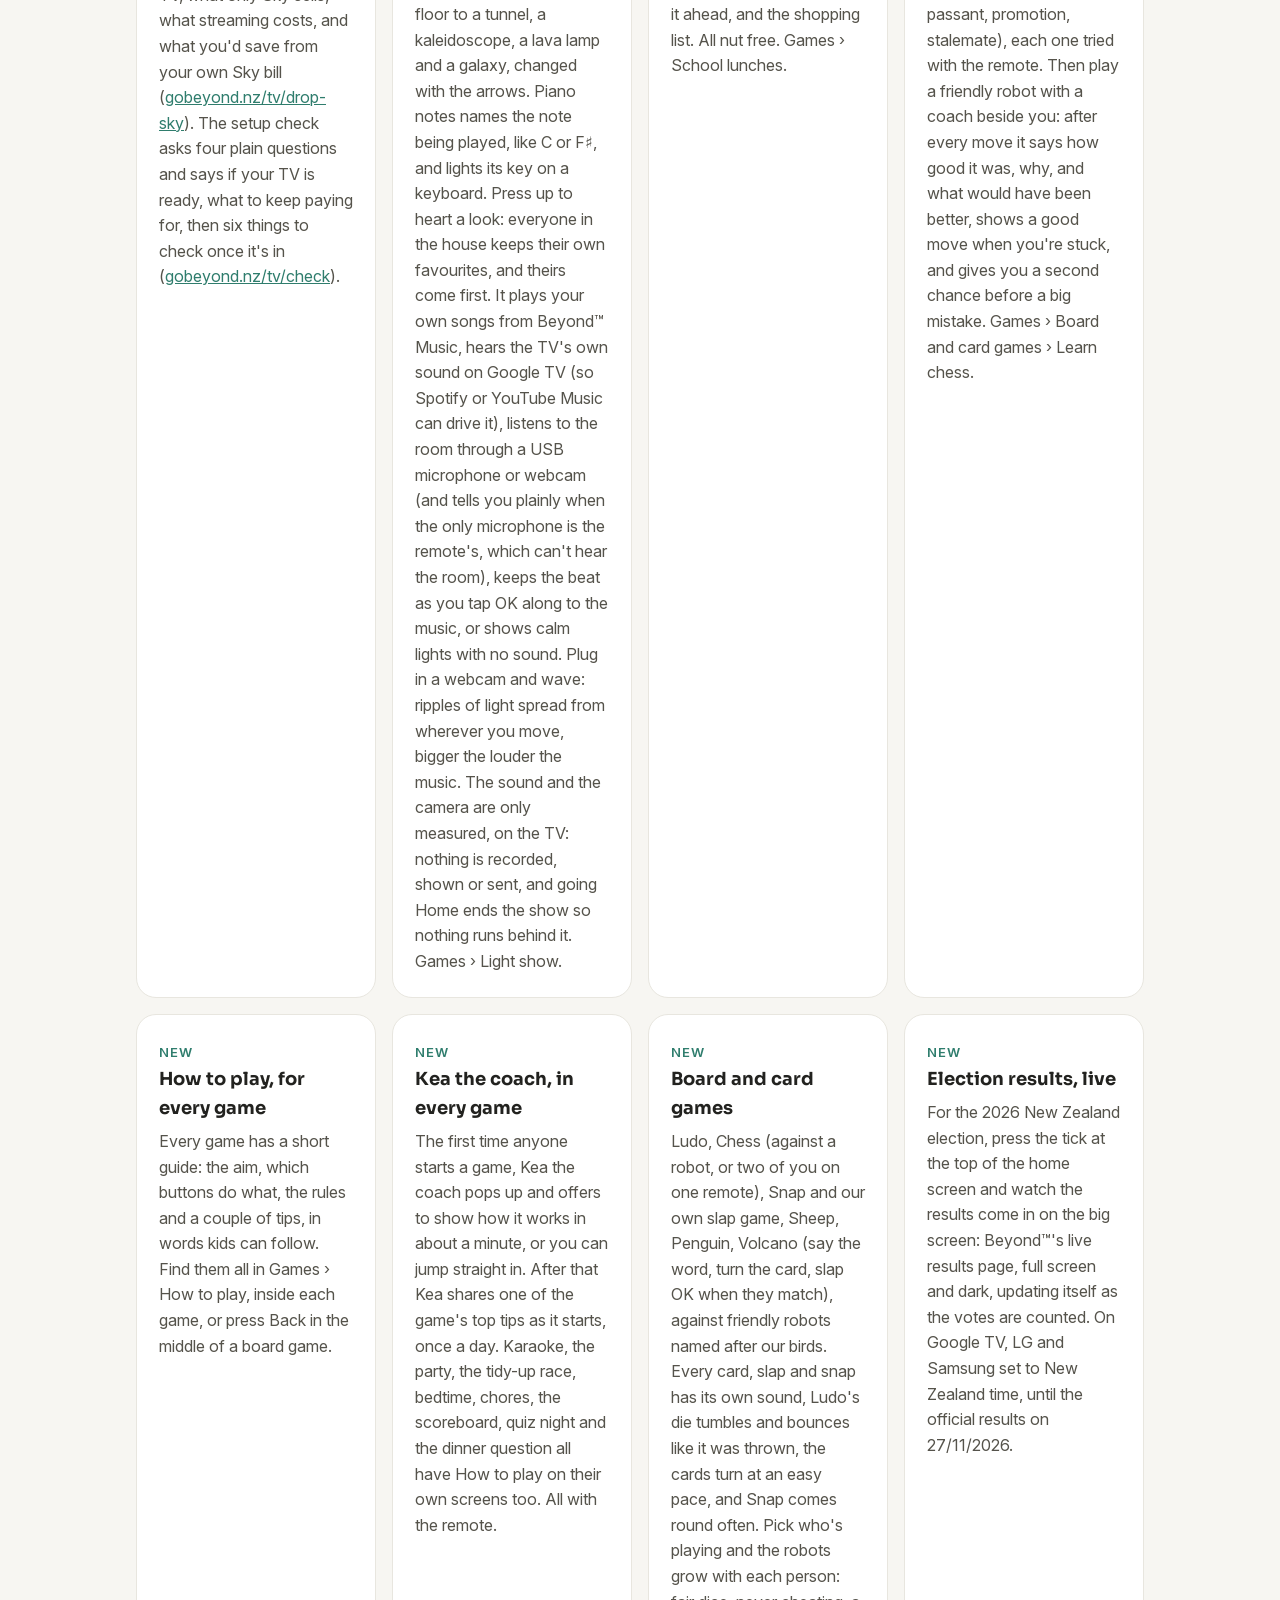
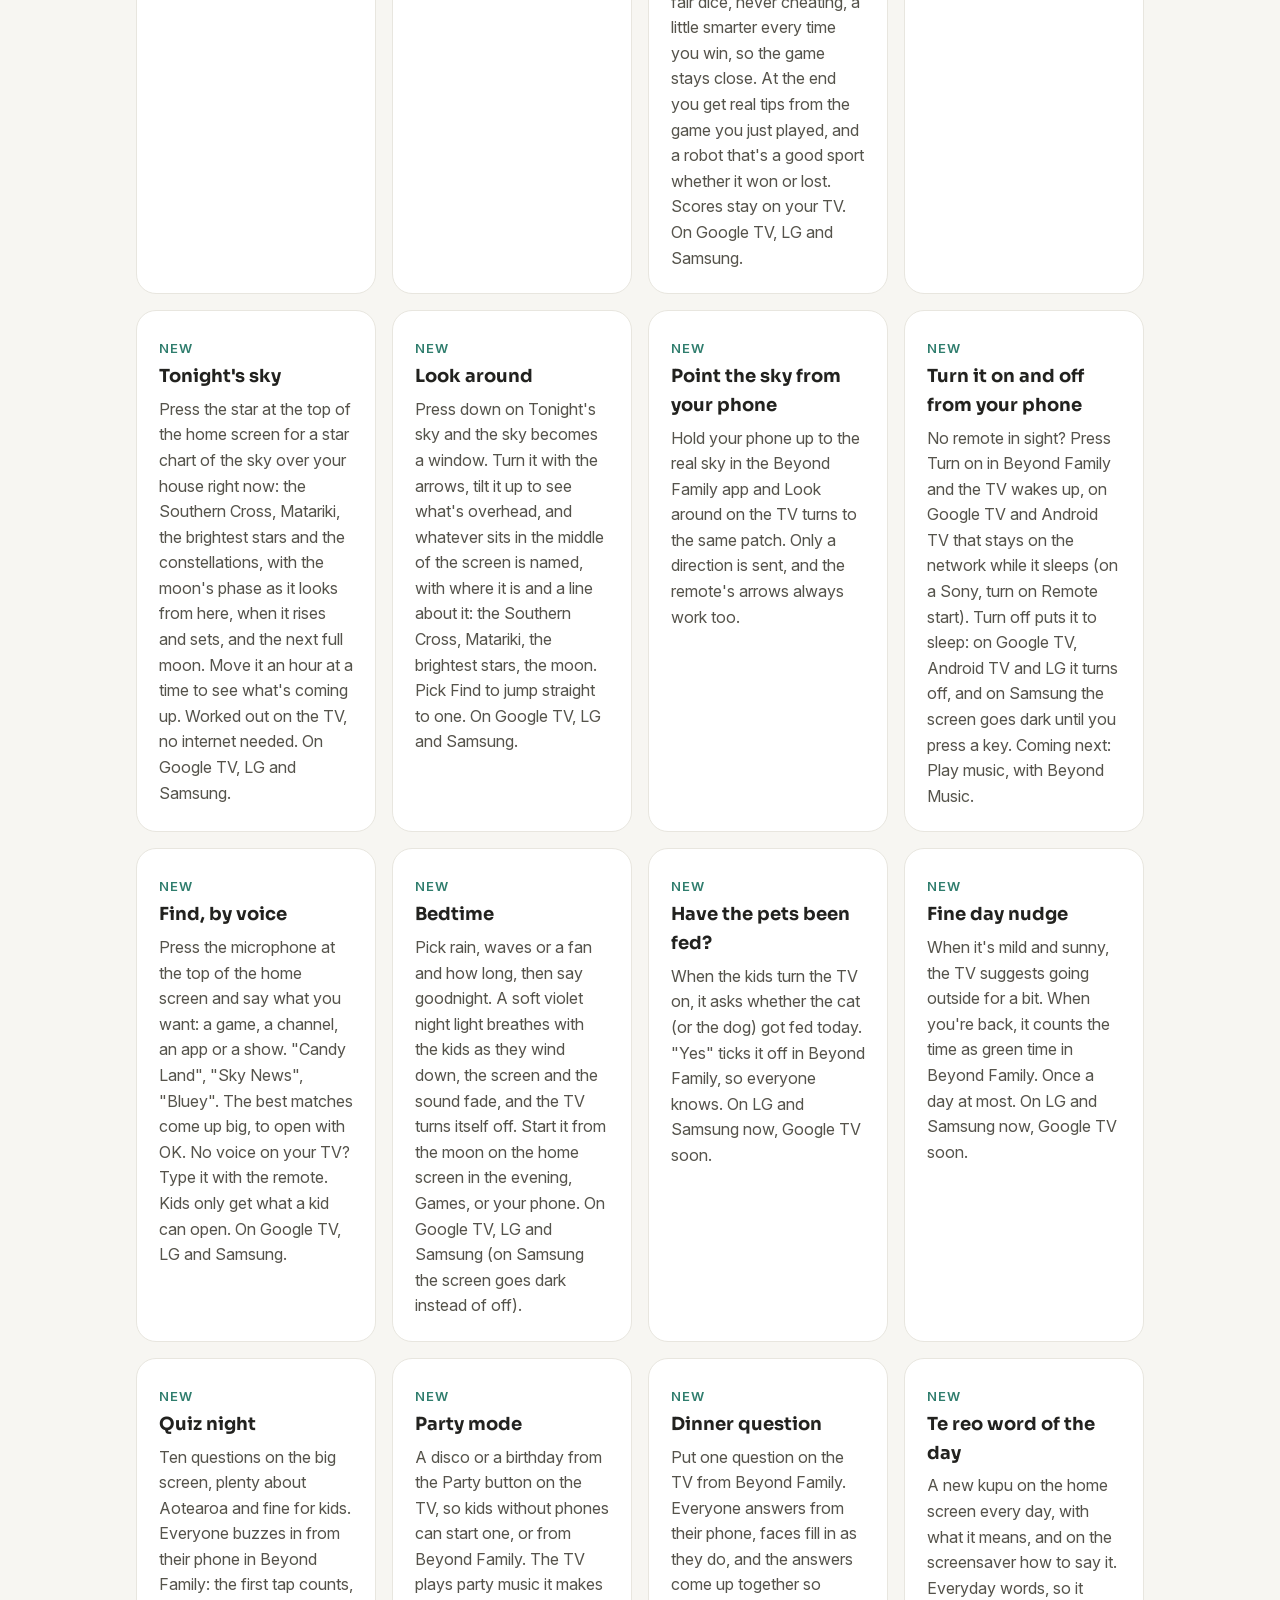
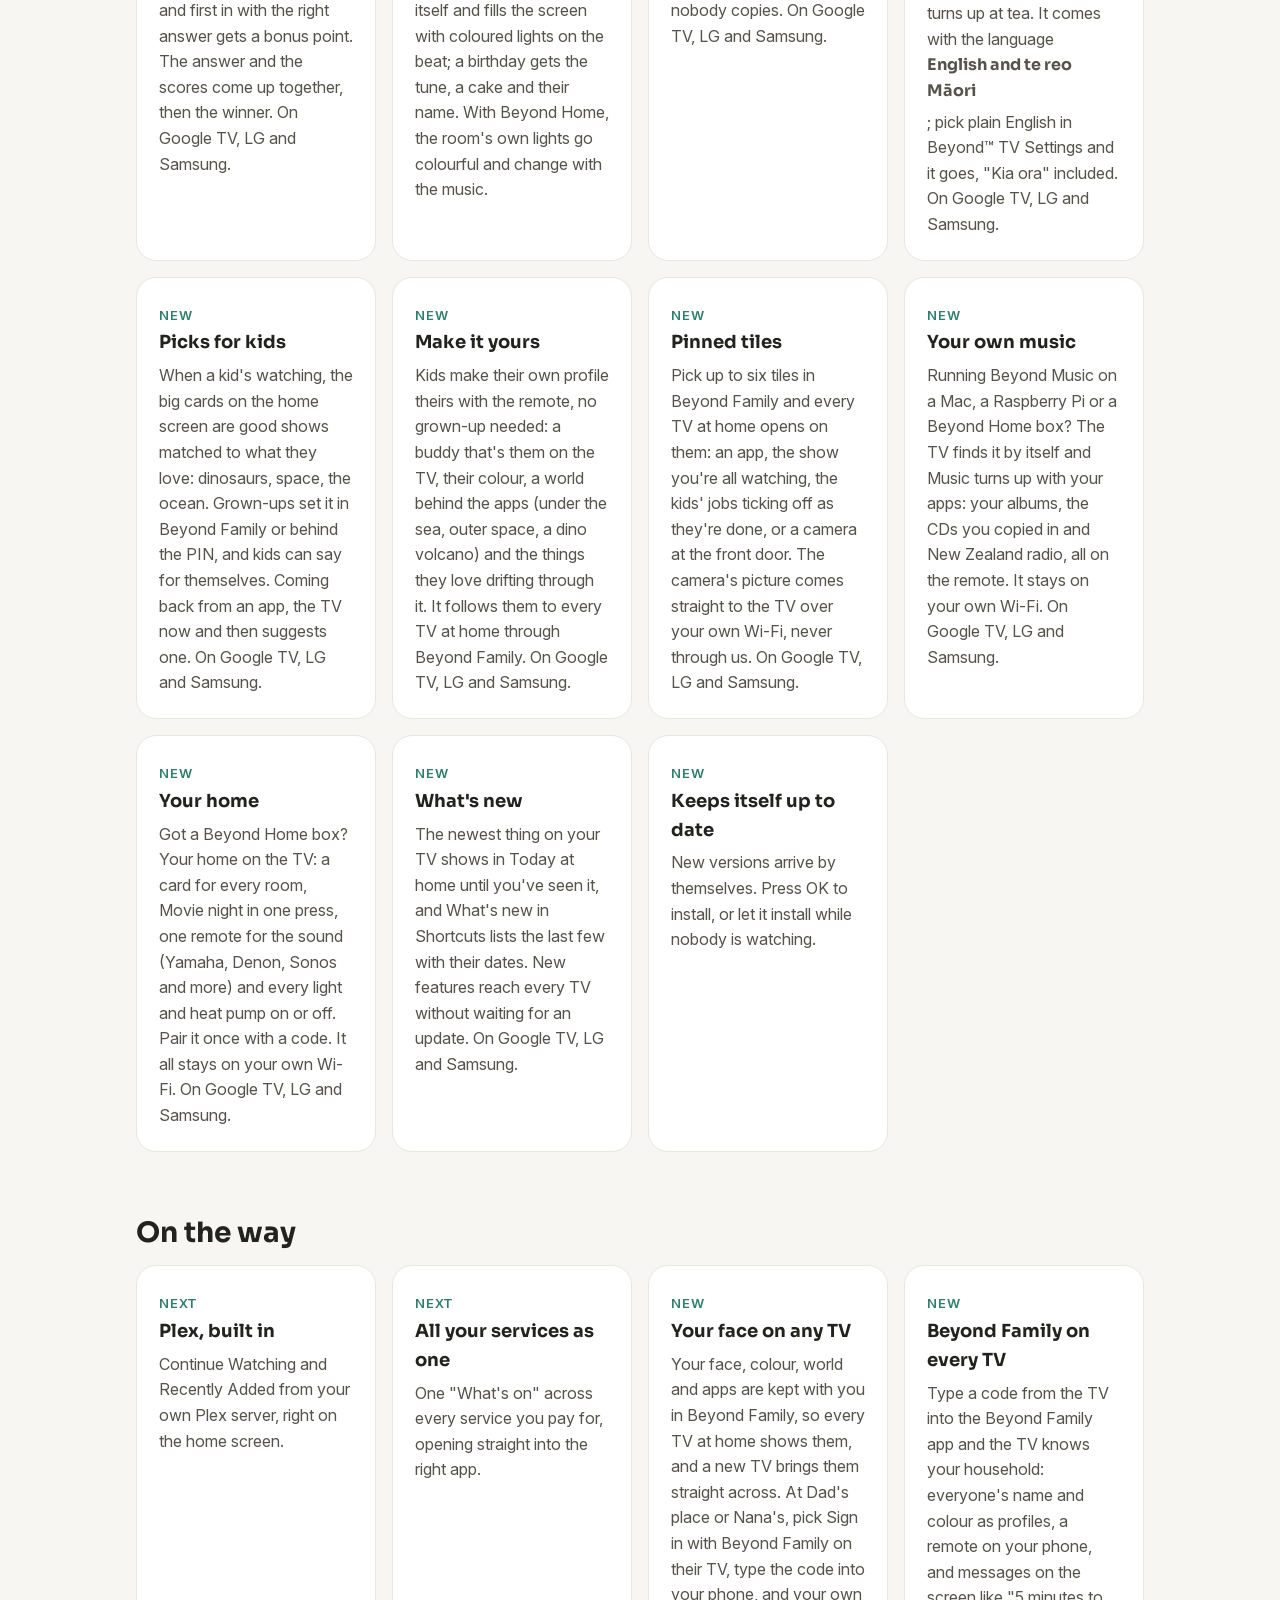
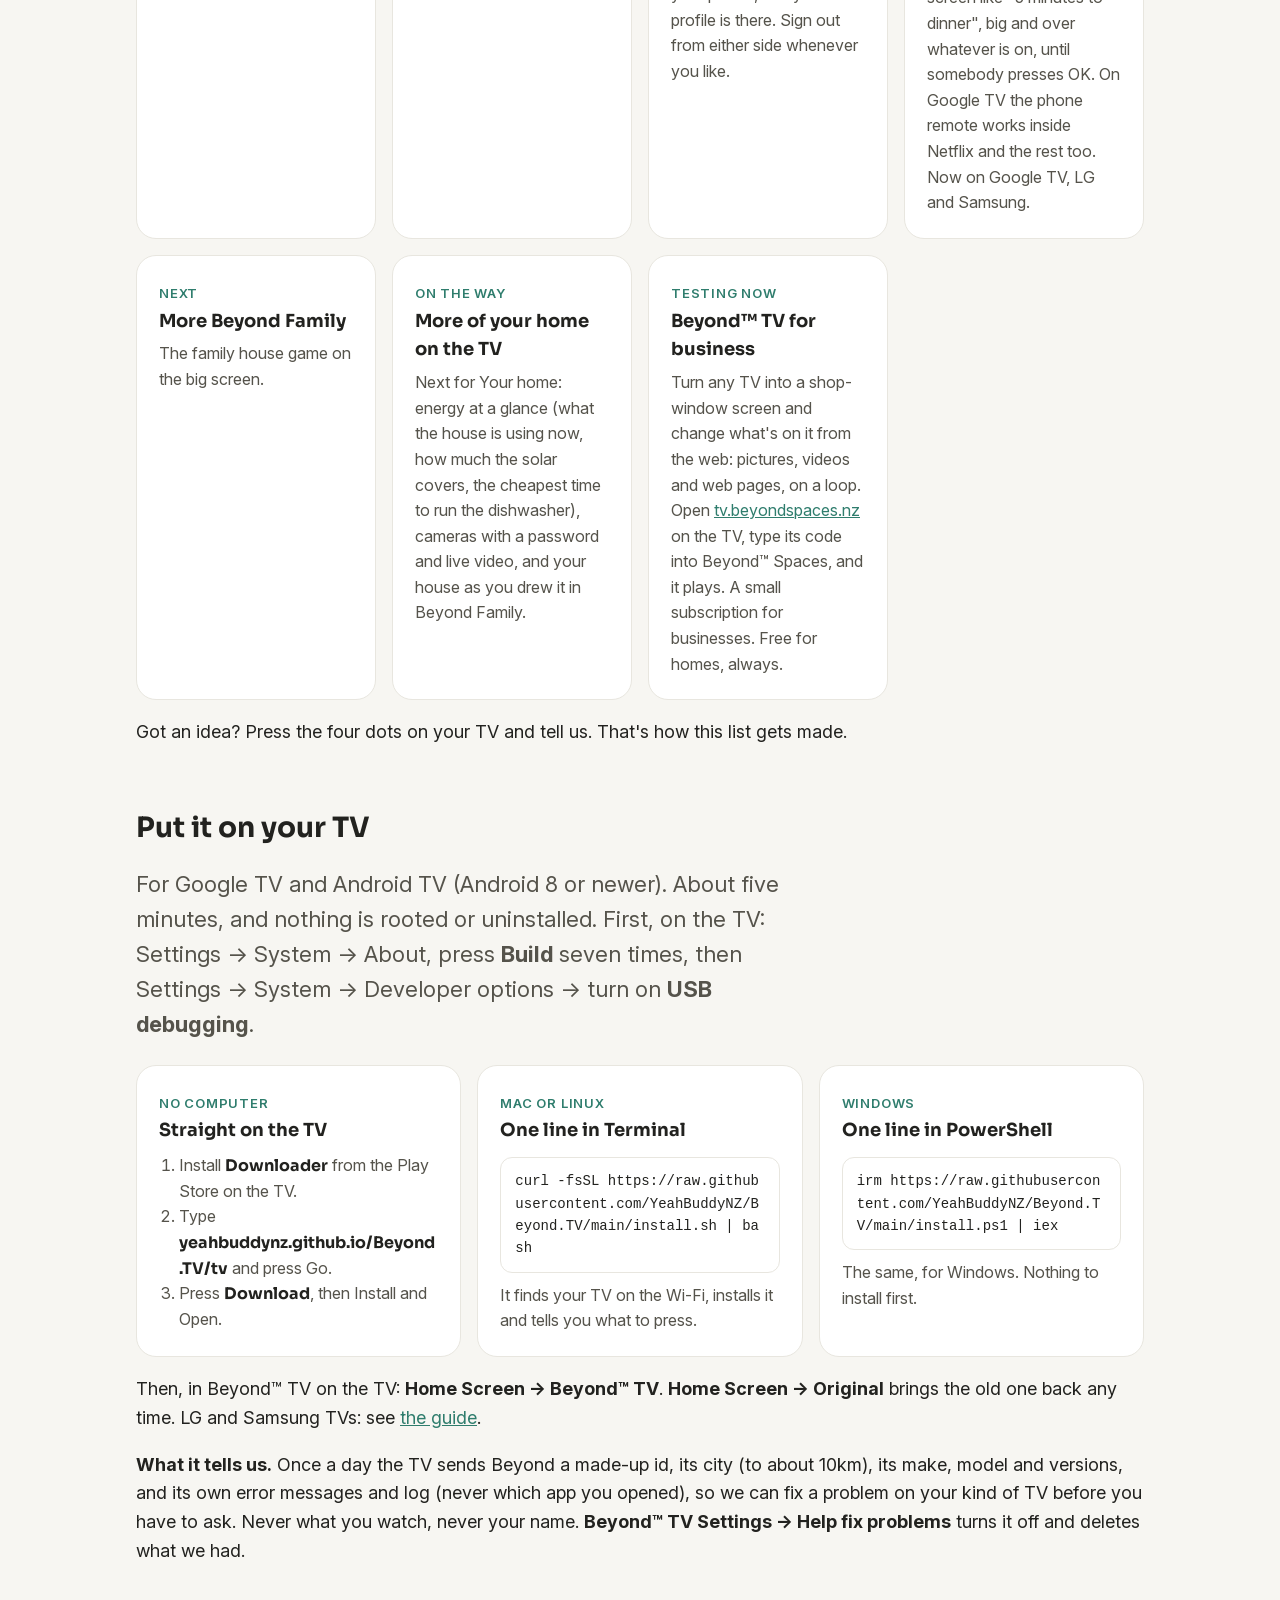
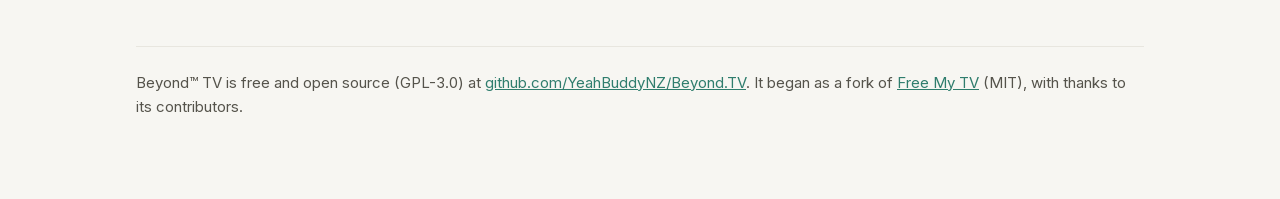
==== commit 2f593ea8: "Merge main (What's new, ADR 0076) into Our week, with its What's new line Co-Authored-By: Claude Opu" ====
--- a/docs/index.html
+++ b/docs/index.html
@@ -71,6 +71,7 @@
     <div class="card"><span class="soon">New</span><b>Karaoke: take turns</b><p>Press Take turns and everyone adds a song with the remote. The TV tells you your place in line and makes sure nobody sings twice until everyone's had a go. Keep adding songs while others sing.</p></div>
     <div class="card"><span class="soon">New</span><b>Screen time, kindly</b><p>Give each kid a daily limit right on the TV, from half an hour to three hours. They see what's left, get a gentle heads-up five minutes before the end, then a calm "That's screen time for today" in their own colour. A grown-up's PIN adds 15 minutes. It all stays on the TV.</p></div>
     <div class="card"><span class="soon">New</span><b>Ask a grown-up</b><p>When screen time runs out, a kid can ask from the TV for 15 more minutes, 30 more or one more game. Mum or Dad gets a tap on their phone in Beyond Family and says yes or not now from wherever they are, and the TV adds the time straight away. The PIN on the TV still works too.</p></div>
+    <div class="card"><span class="soon">New</span><b>Our week, every Sunday</b><p>On Sunday evening the TV looks back on the family's week: everyone's points and awards, the stars earned doing chores, the week's wins and photos, and a thank you card for Mum, queen of the house, signed by the kids. It comes up by itself, or press the star at the top on Sundays.</p></div>
     <div class="card"><span class="soon">New</span><b>The Morning board</b><p>Press Today on the home screen, or it comes up by itself the first time each morning: everyone's to-dos from Beyond Family to tick off with the remote, what's on today and the weather. One screen to get the family out the door.</p></div>
     <div class="card"><span class="soon">New</span><b>Family photos on the screensaver</b><p>Scan the code on the TV with your phone and send your own photos and the kids' art over your Wi-Fi. Photos drift slowly across the screen, and every few photos a drawing hangs on the wall with the artist's name under it. Nothing goes to the internet. On Google TV now, LG and Samsung next.</p></div>
     <div class="card"><span class="soon">New</span><b>Up to date when you turn it on</b><p>Beyond TV looks for an update the moment the TV starts or wakes up, so a fix is there the next time you sit down. And it says hello with a soft four-note chime, one note for each of Beyond's four dots. Sounds in Beyond™ TV Settings turns it off.</p></div>
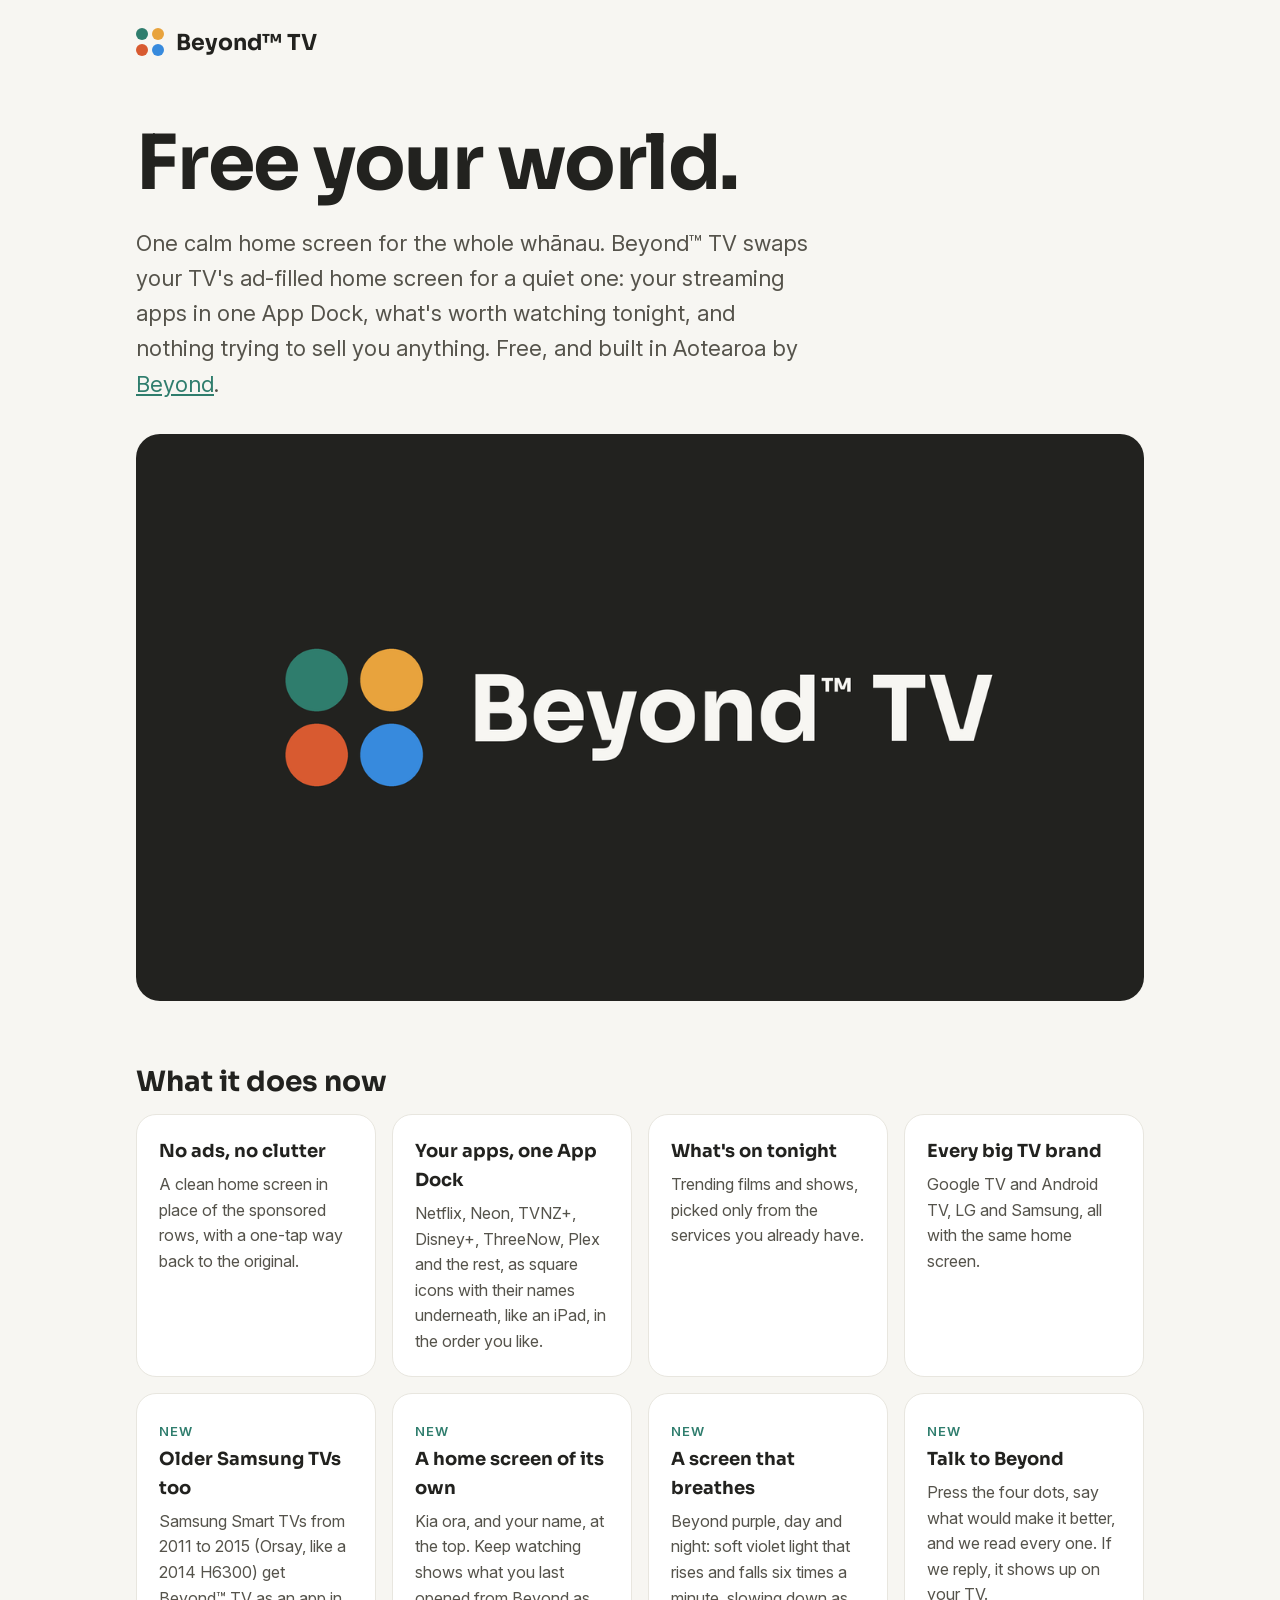
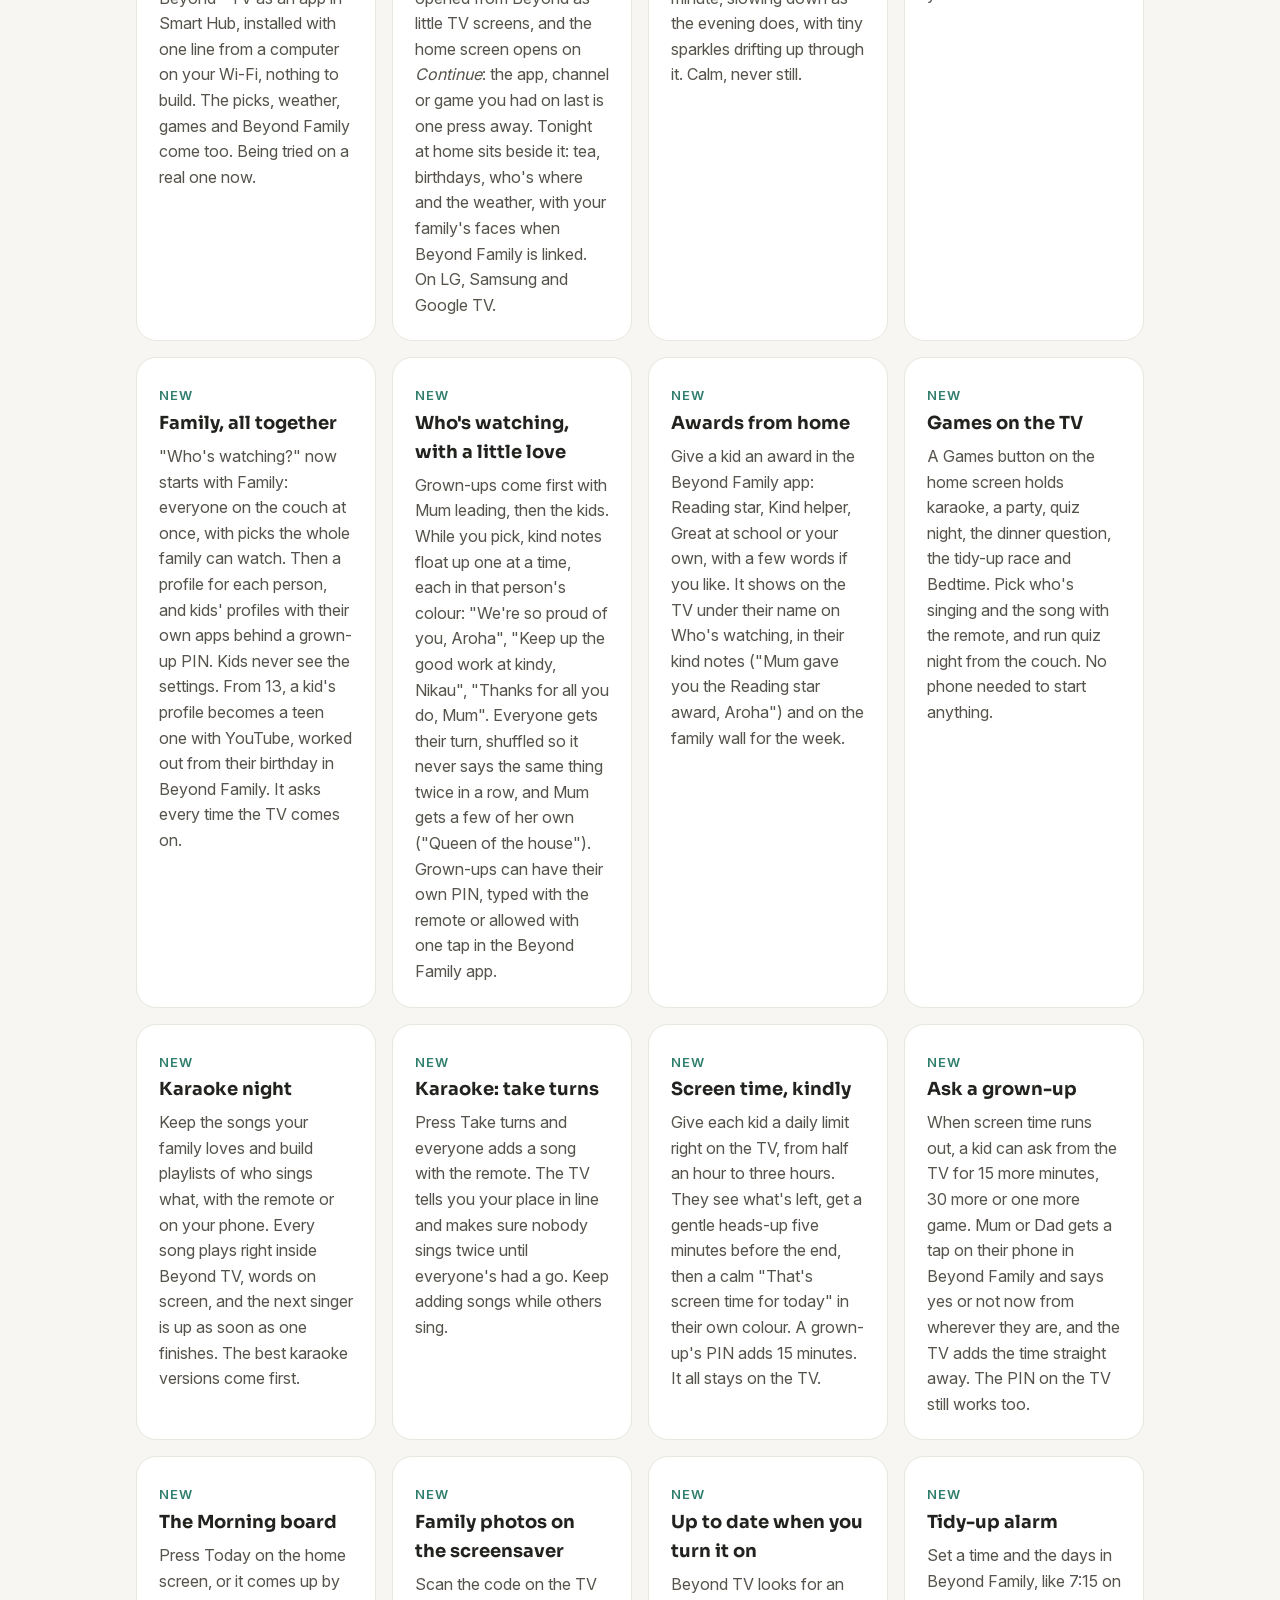
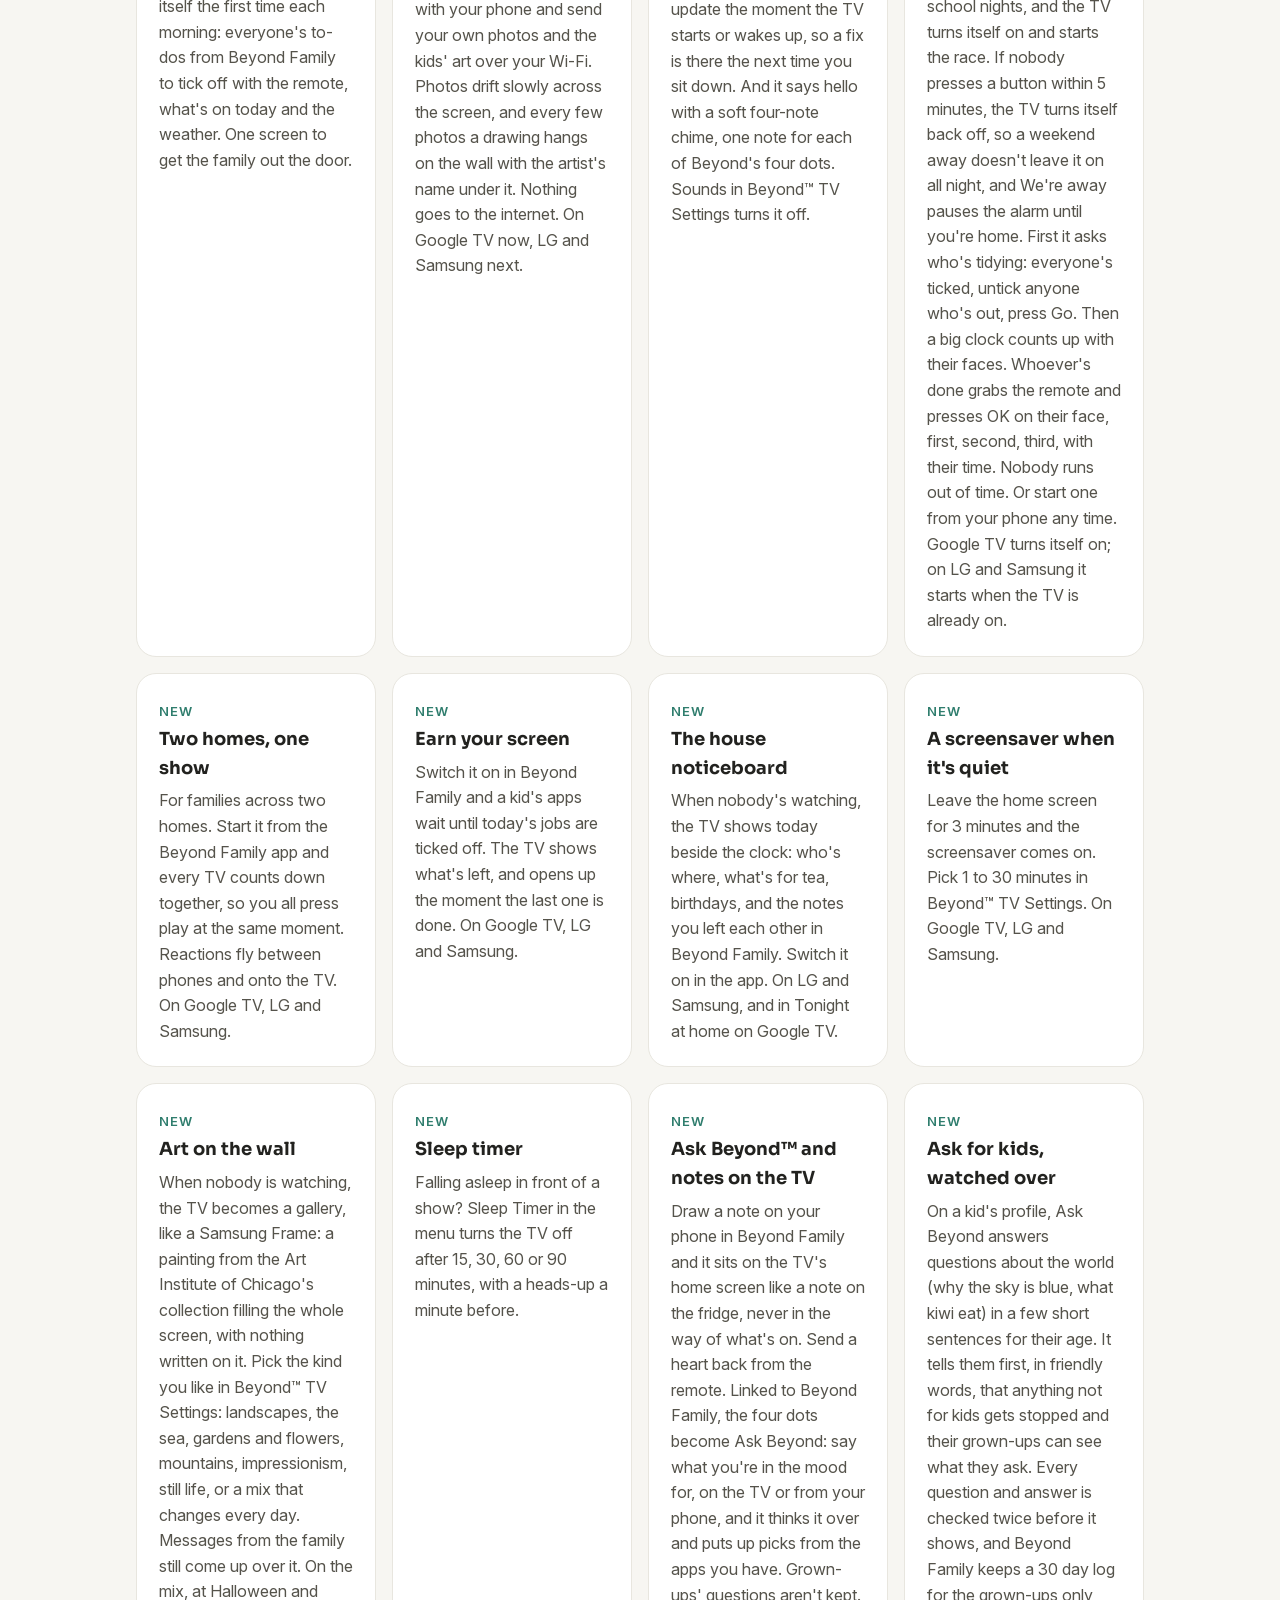
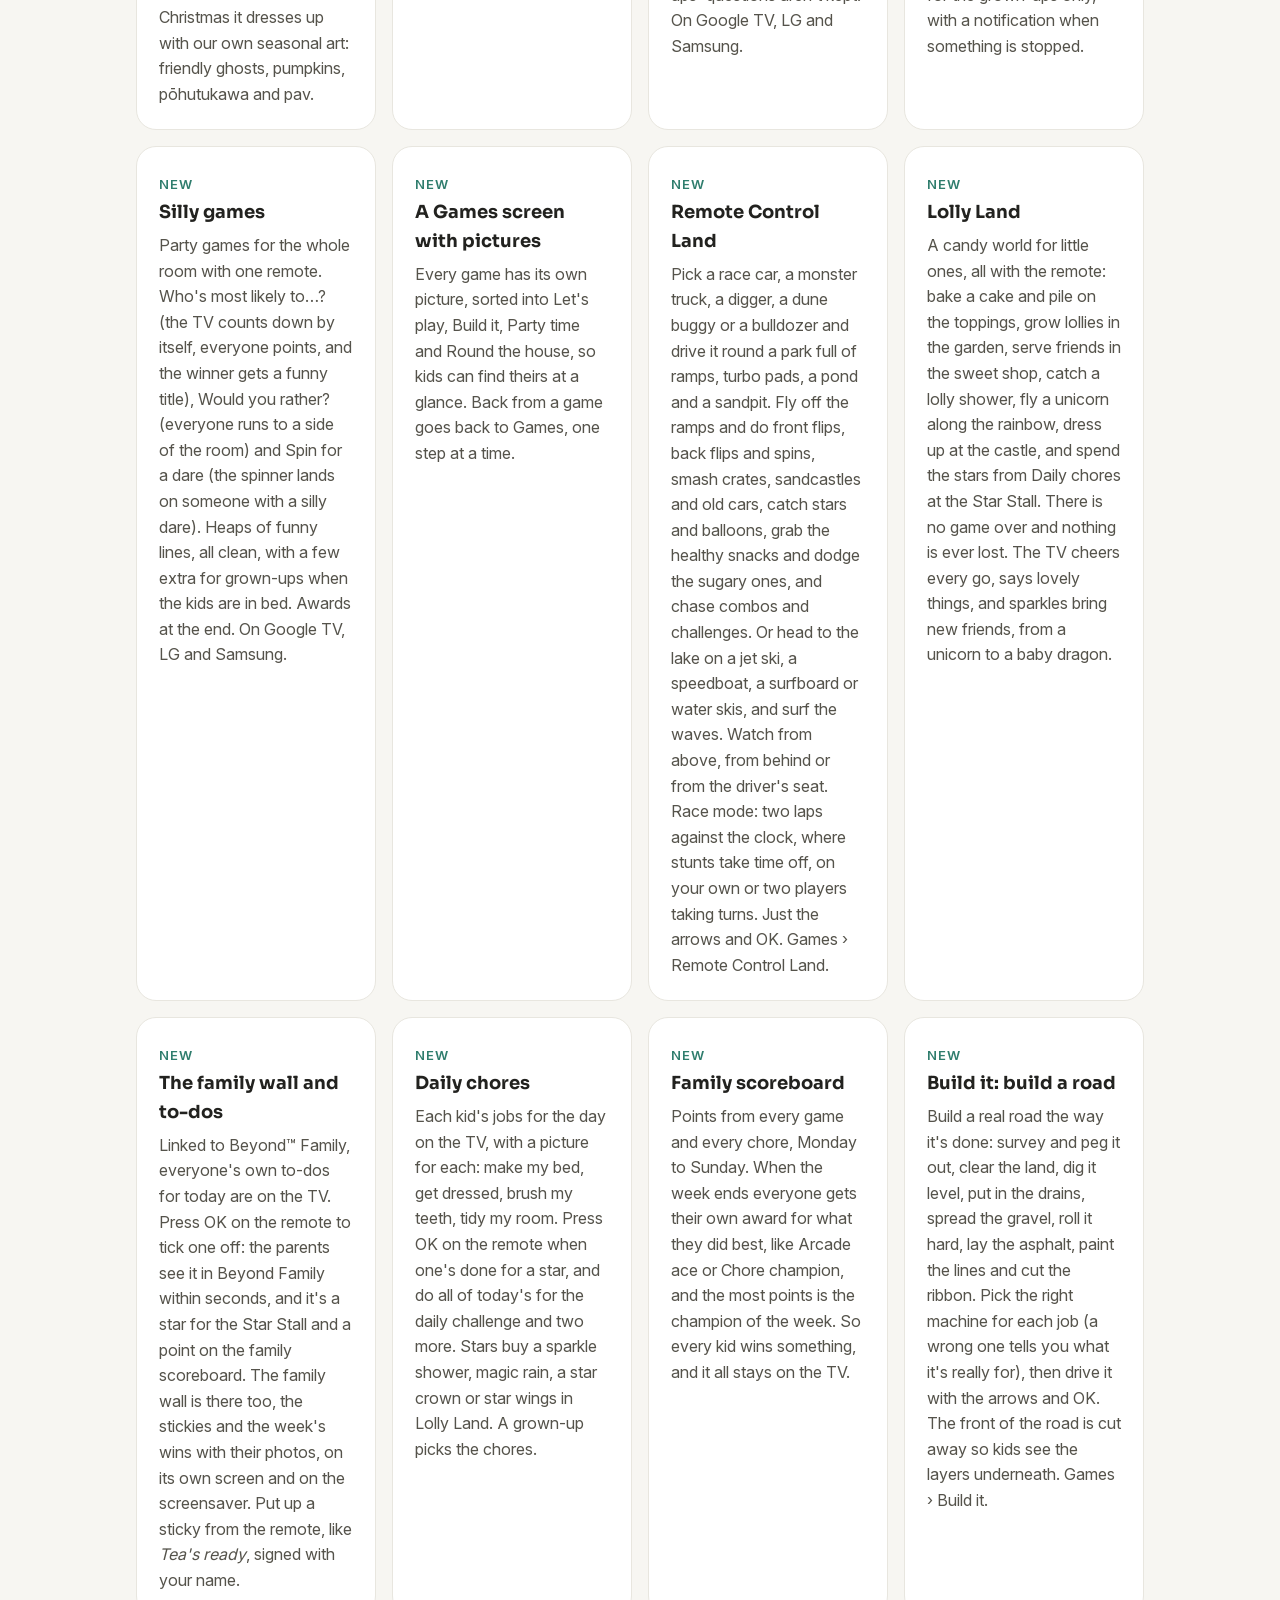
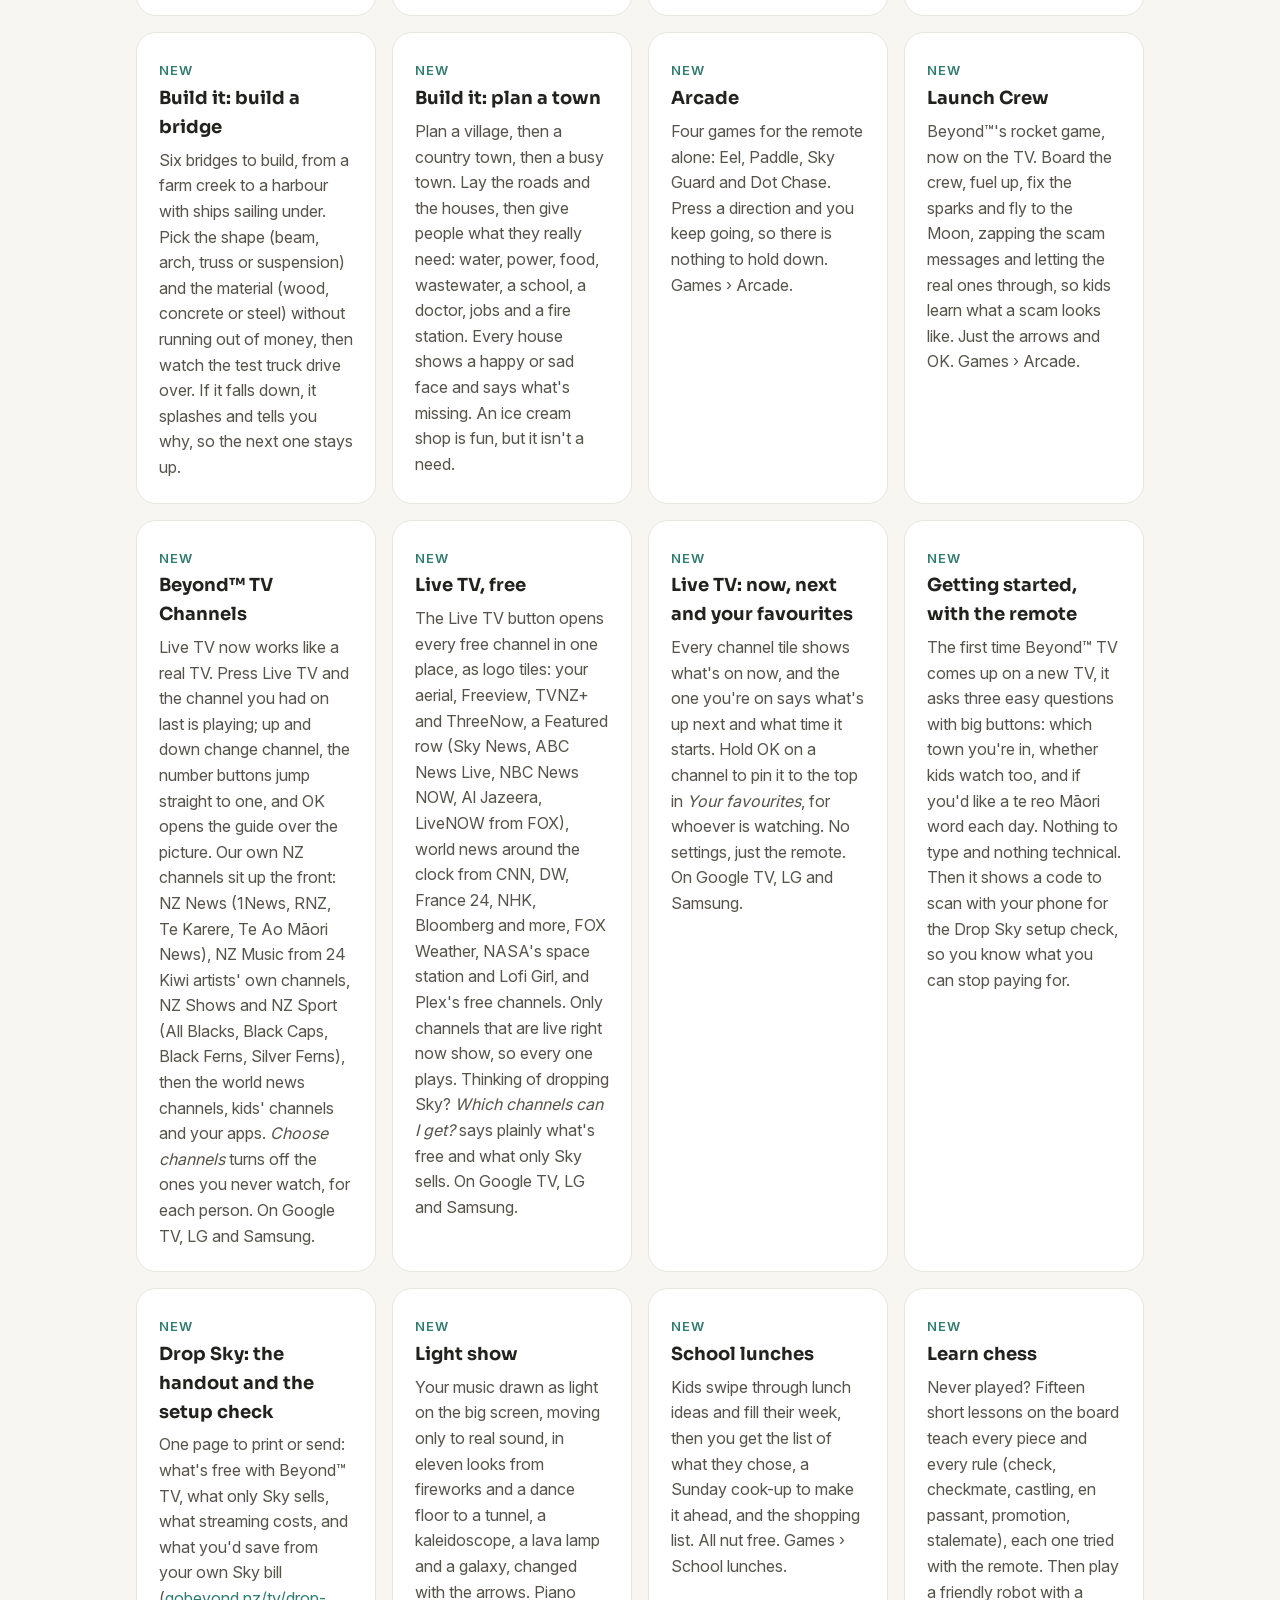
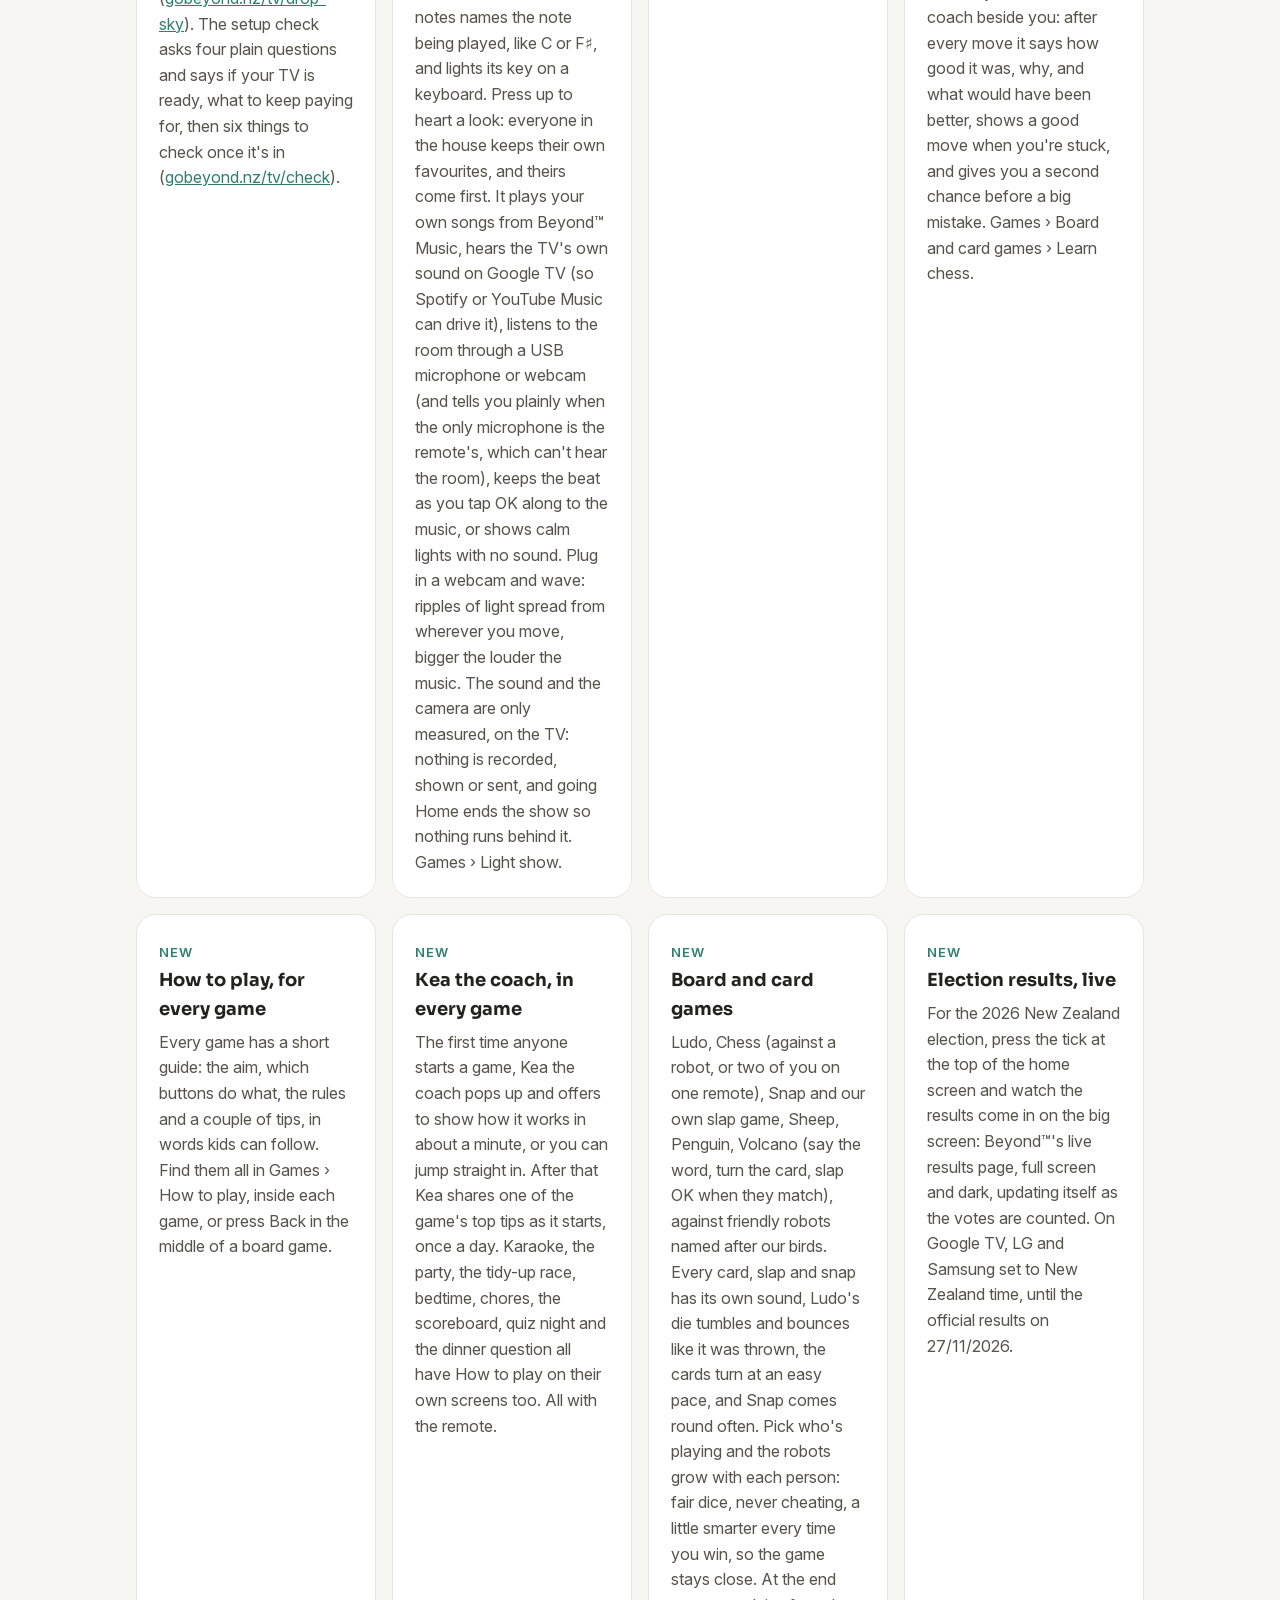
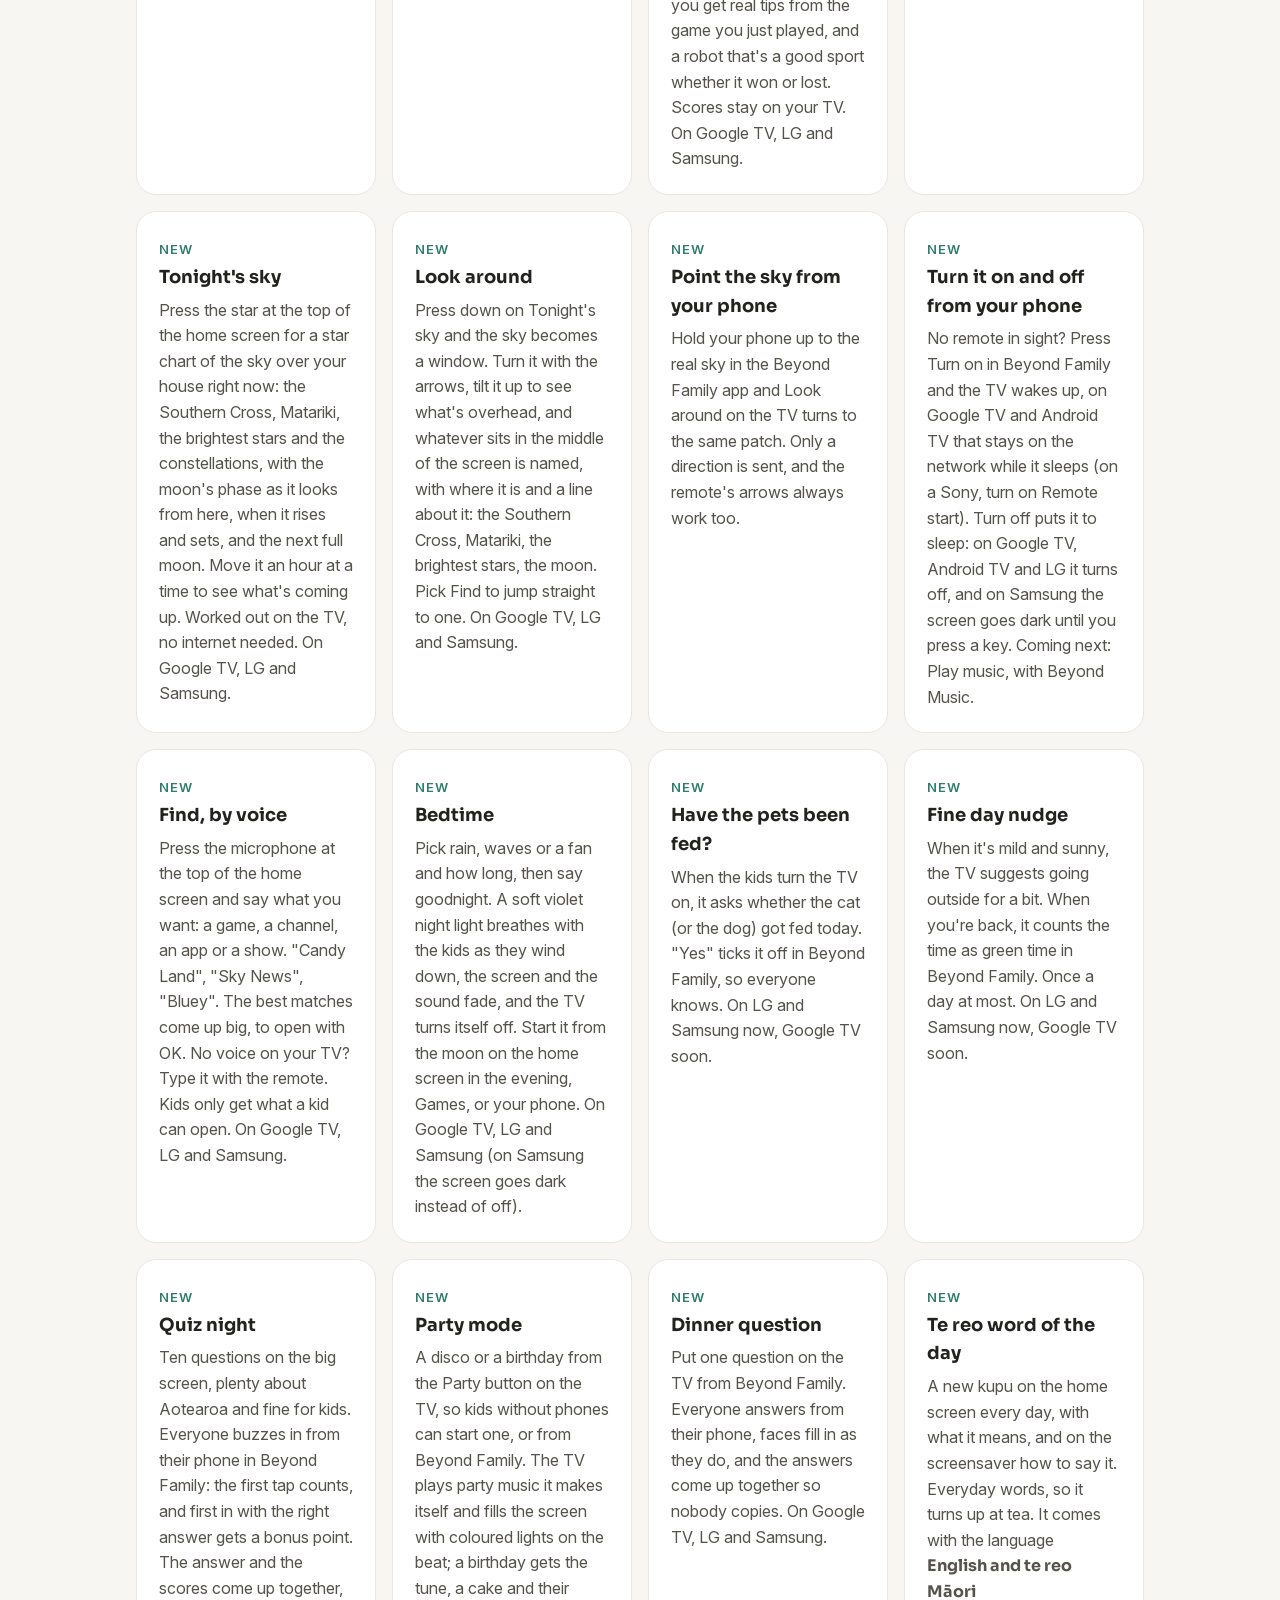
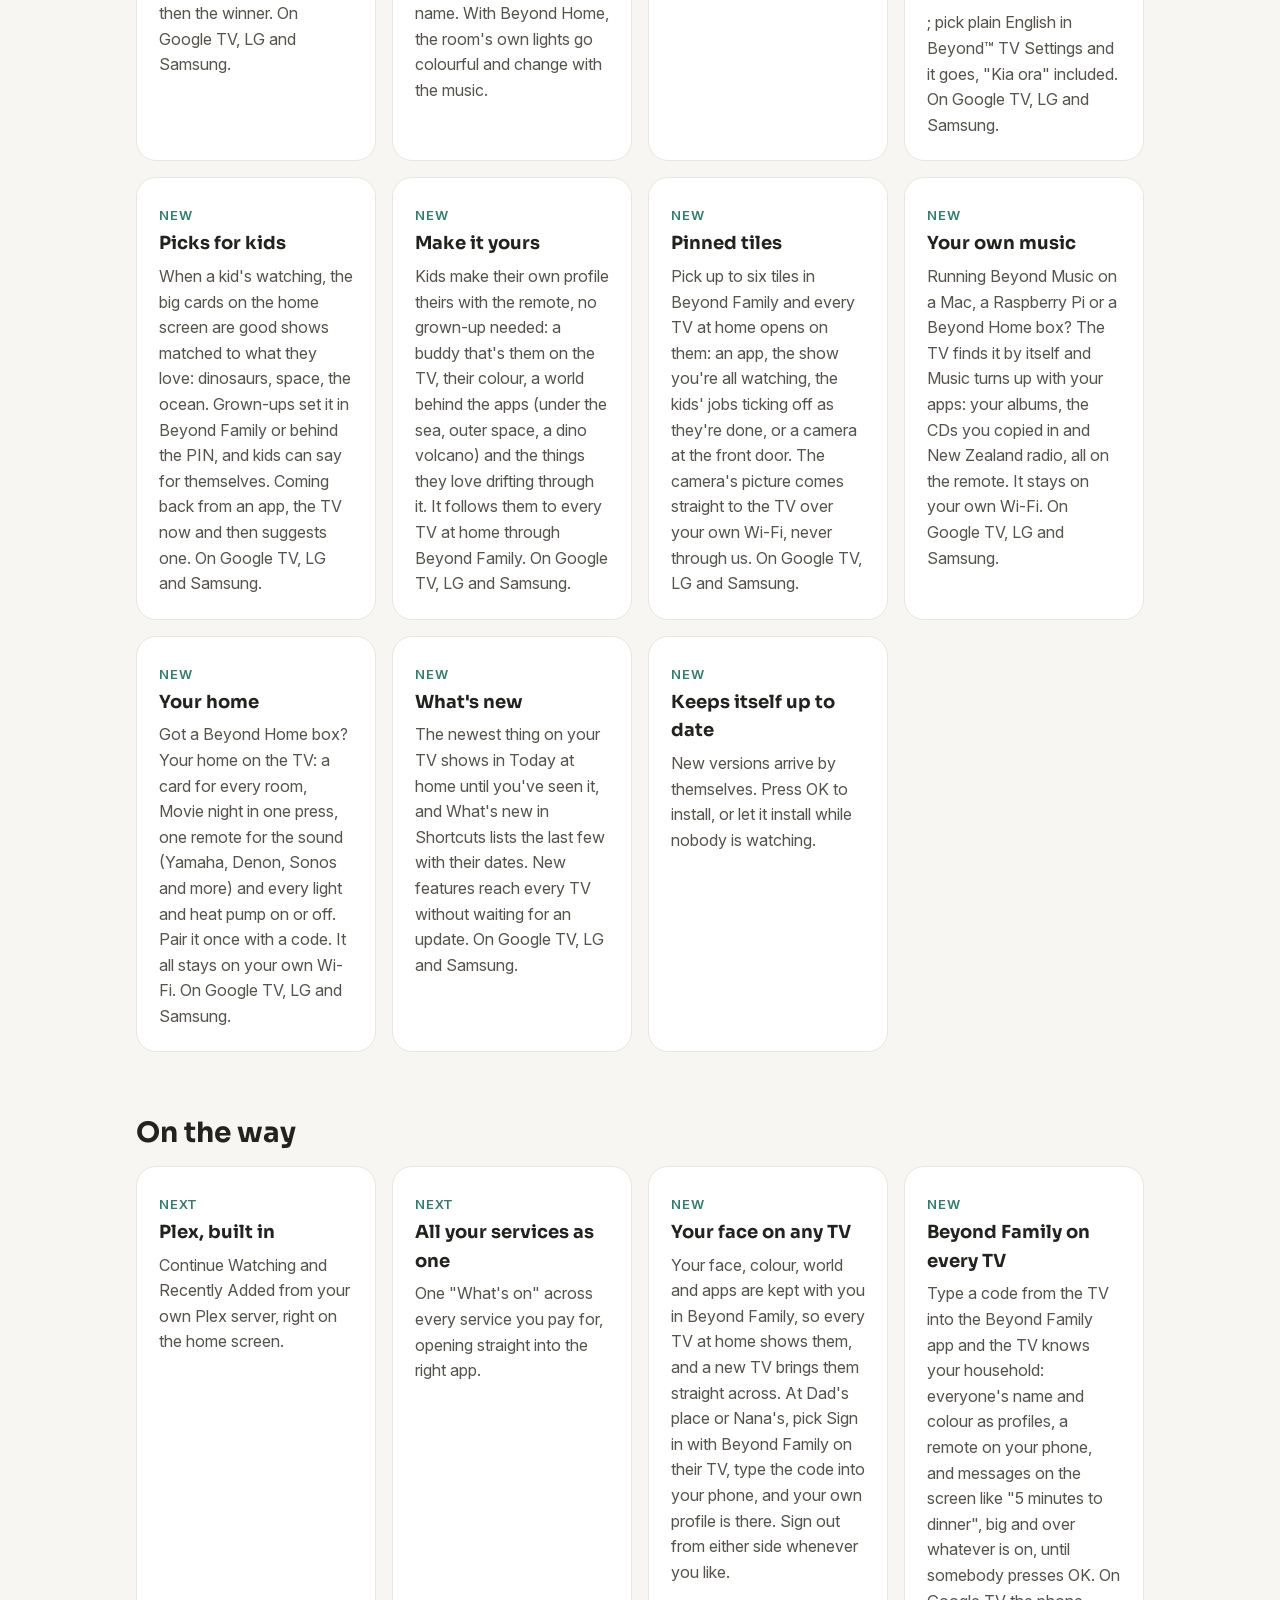
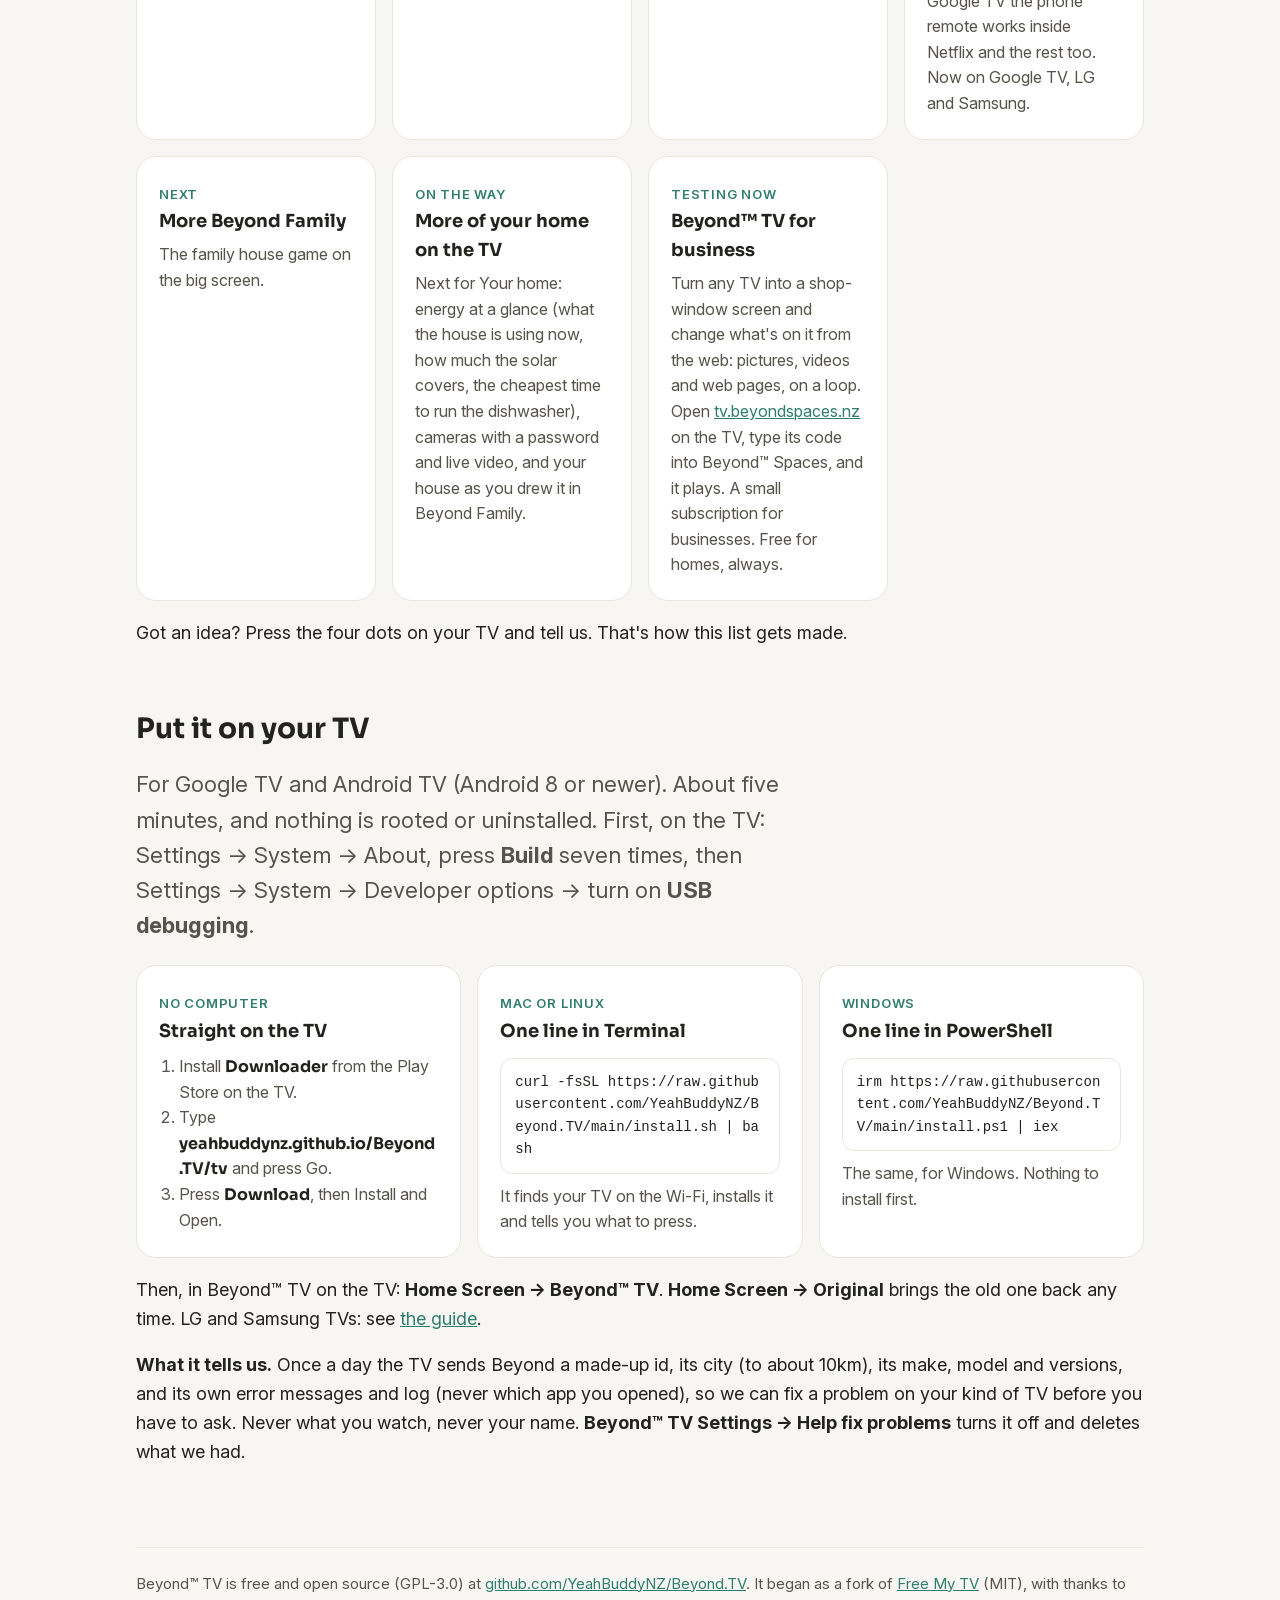
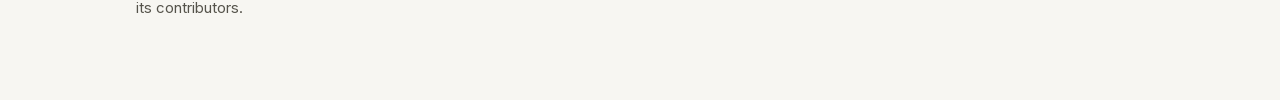
==== commit e620f6b3: "Merge main, and Getting started becomes ADR 0077 (0076 went to What's new) Co-Authored-By: Claude Op" ====
--- a/docs/index.html
+++ b/docs/index.html
@@ -71,7 +71,6 @@
     <div class="card"><span class="soon">New</span><b>Karaoke: take turns</b><p>Press Take turns and everyone adds a song with the remote. The TV tells you your place in line and makes sure nobody sings twice until everyone's had a go. Keep adding songs while others sing.</p></div>
     <div class="card"><span class="soon">New</span><b>Screen time, kindly</b><p>Give each kid a daily limit right on the TV, from half an hour to three hours. They see what's left, get a gentle heads-up five minutes before the end, then a calm "That's screen time for today" in their own colour. A grown-up's PIN adds 15 minutes. It all stays on the TV.</p></div>
     <div class="card"><span class="soon">New</span><b>Ask a grown-up</b><p>When screen time runs out, a kid can ask from the TV for 15 more minutes, 30 more or one more game. Mum or Dad gets a tap on their phone in Beyond Family and says yes or not now from wherever they are, and the TV adds the time straight away. The PIN on the TV still works too.</p></div>
-    <div class="card"><span class="soon">New</span><b>Our week, every Sunday</b><p>On Sunday evening the TV looks back on the family's week: everyone's points and awards, the stars earned doing chores, the week's wins and photos, and a thank you card for Mum, queen of the house, signed by the kids. It comes up by itself, or press the star at the top on Sundays.</p></div>
     <div class="card"><span class="soon">New</span><b>The Morning board</b><p>Press Today on the home screen, or it comes up by itself the first time each morning: everyone's to-dos from Beyond Family to tick off with the remote, what's on today and the weather. One screen to get the family out the door.</p></div>
     <div class="card"><span class="soon">New</span><b>Family photos on the screensaver</b><p>Scan the code on the TV with your phone and send your own photos and the kids' art over your Wi-Fi. Photos drift slowly across the screen, and every few photos a drawing hangs on the wall with the artist's name under it. Nothing goes to the internet. On Google TV now, LG and Samsung next.</p></div>
     <div class="card"><span class="soon">New</span><b>Up to date when you turn it on</b><p>Beyond TV looks for an update the moment the TV starts or wakes up, so a fix is there the next time you sit down. And it says hello with a soft four-note chime, one note for each of Beyond's four dots. Sounds in Beyond™ TV Settings turns it off.</p></div>
@@ -99,6 +98,7 @@
     <div class="card"><span class="soon">New</span><b>Beyond™ TV Channels</b><p>Live TV now works like a real TV. Press Live TV and the channel you had on last is playing; up and down change channel, the number buttons jump straight to one, and OK opens the guide over the picture. Our own NZ channels sit up the front: NZ News (1News, RNZ, Te Karere, Te Ao Māori News), NZ Music from 24 Kiwi artists' own channels, NZ Shows and NZ Sport (All Blacks, Black Caps, Black Ferns, Silver Ferns), then the world news channels, kids' channels and your apps. <i>Choose channels</i> turns off the ones you never watch, for each person. On Google TV, LG and Samsung.</p></div>
     <div class="card"><span class="soon">New</span><b>Live TV, free</b><p>The Live TV button opens every free channel in one place, as logo tiles: your aerial, Freeview, TVNZ+ and ThreeNow, a Featured row (Sky News, ABC News Live, NBC News NOW, Al Jazeera, LiveNOW from FOX), world news around the clock from CNN, DW, France 24, NHK, Bloomberg and more, FOX Weather, NASA's space station and Lofi Girl, and Plex's free channels. Only channels that are live right now show, so every one plays. Thinking of dropping Sky? <i>Which channels can I get?</i> says plainly what's free and what only Sky sells. On Google TV, LG and Samsung.</p></div>
     <div class="card"><span class="soon">New</span><b>Live TV: now, next and your favourites</b><p>Every channel tile shows what's on now, and the one you're on says what's up next and what time it starts. Hold OK on a channel to pin it to the top in <i>Your favourites</i>, for whoever is watching. No settings, just the remote. On Google TV, LG and Samsung.</p></div>
+    <div class="card"><span class="soon">New</span><b>Getting started, with the remote</b><p>The first time Beyond™ TV comes up on a new TV, it asks three easy questions with big buttons: which town you're in, whether kids watch too, and if you'd like a te reo Māori word each day. Nothing to type and nothing technical. Then it shows a code to scan with your phone for the Drop Sky setup check, so you know what you can stop paying for.</p></div>
     <div class="card"><span class="soon">New</span><b>Drop Sky: the handout and the setup check</b><p>One page to print or send: what's free with Beyond™ TV, what only Sky sells, what streaming costs, and what you'd save from your own Sky bill (<a href="https://gobeyond.nz/tv/drop-sky">gobeyond.nz/tv/drop-sky</a>). The setup check asks four plain questions and says if your TV is ready, what to keep paying for, then six things to check once it's in (<a href="https://gobeyond.nz/tv/check">gobeyond.nz/tv/check</a>).</p></div>
     <div class="card"><span class="soon">New</span><b>Light show</b><p>Your music drawn as light on the big screen, moving only to real sound, in eleven looks from fireworks and a dance floor to a tunnel, a kaleidoscope, a lava lamp and a galaxy, changed with the arrows. Piano notes names the note being played, like C or F♯, and lights its key on a keyboard. Press up to heart a look: everyone in the house keeps their own favourites, and theirs come first. It plays your own songs from Beyond™ Music, hears the TV's own sound on Google TV (so Spotify or YouTube Music can drive it), listens to the room through a USB microphone or webcam (and tells you plainly when the only microphone is the remote's, which can't hear the room), keeps the beat as you tap OK along to the music, or shows calm lights with no sound. Plug in a webcam and wave: ripples of light spread from wherever you move, bigger the louder the music. The sound and the camera are only measured, on the TV: nothing is recorded, shown or sent, and going Home ends the show so nothing runs behind it. Games › Light show.</p></div>
     <div class="card"><span class="soon">New</span><b>School lunches</b><p>Kids swipe through lunch ideas and fill their week, then you get the list of what they chose, a Sunday cook-up to make it ahead, and the shopping list. All nut free. Games › School lunches.</p></div>
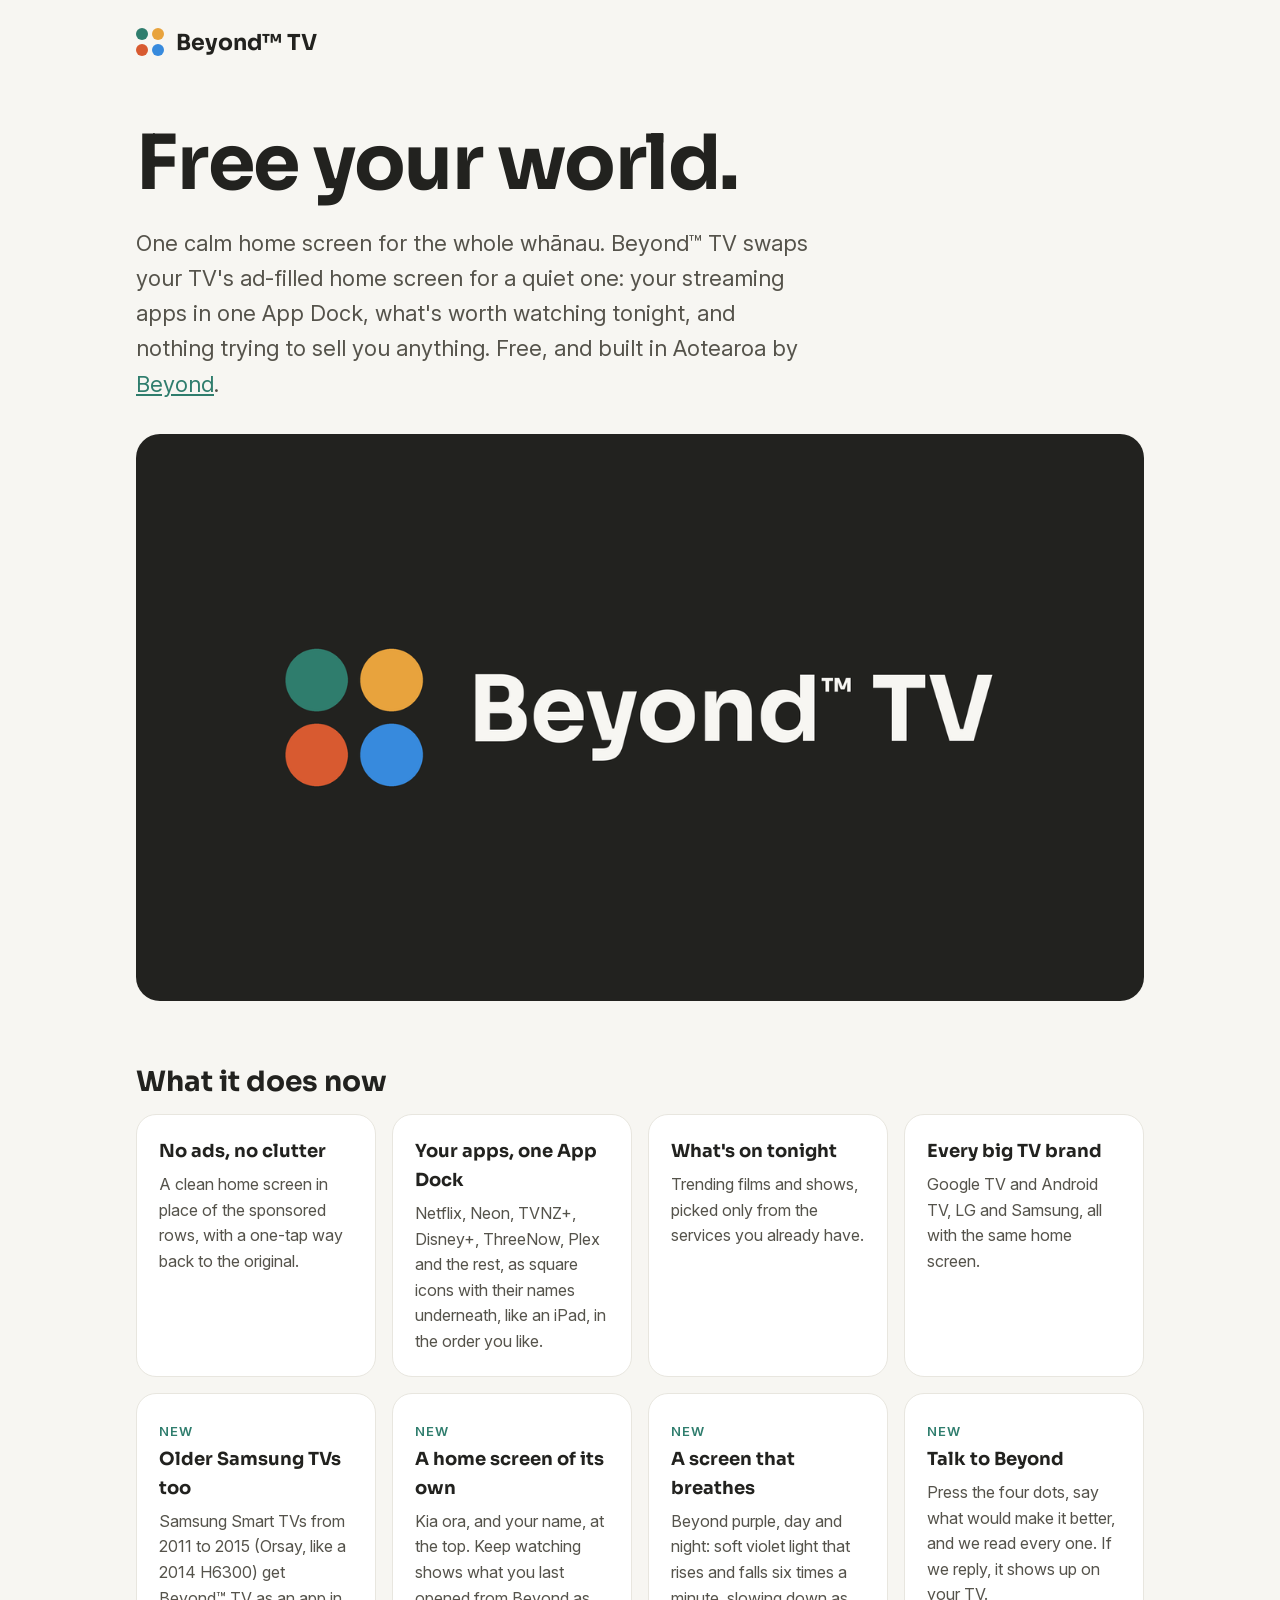
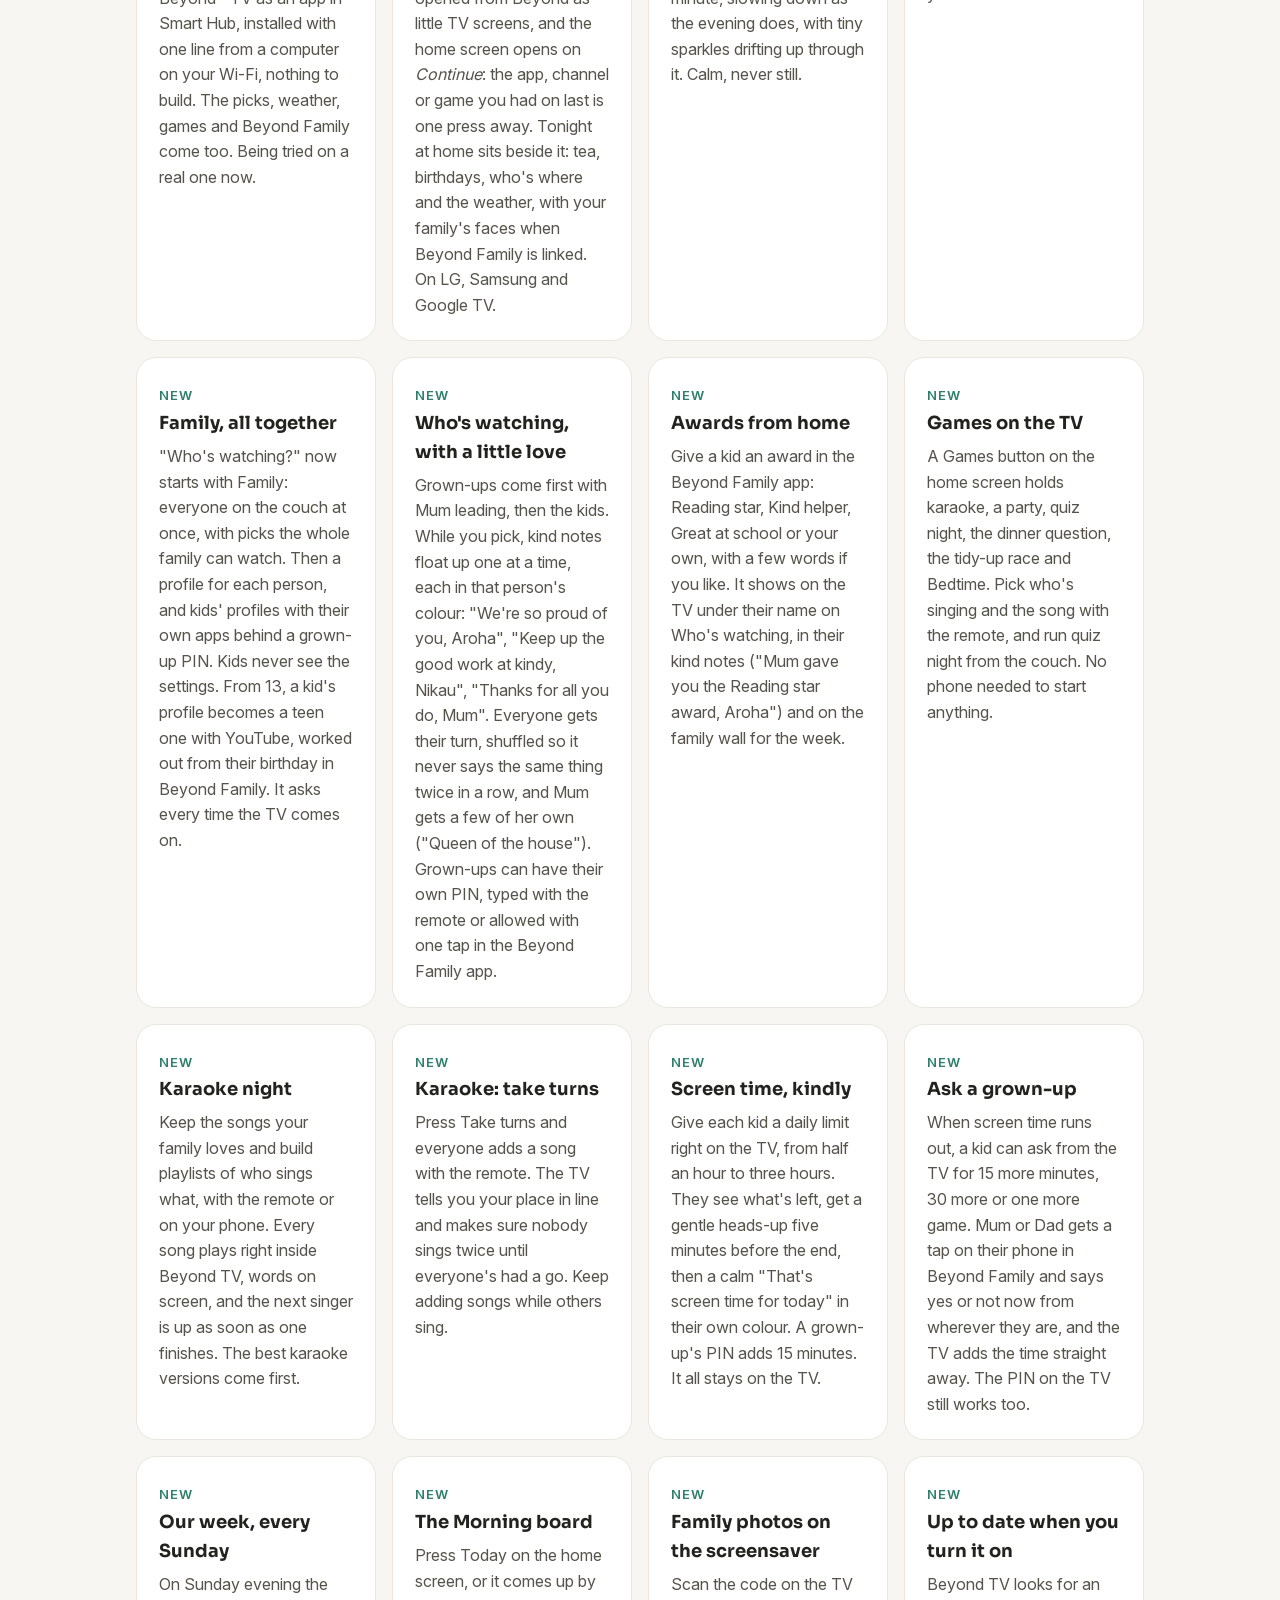
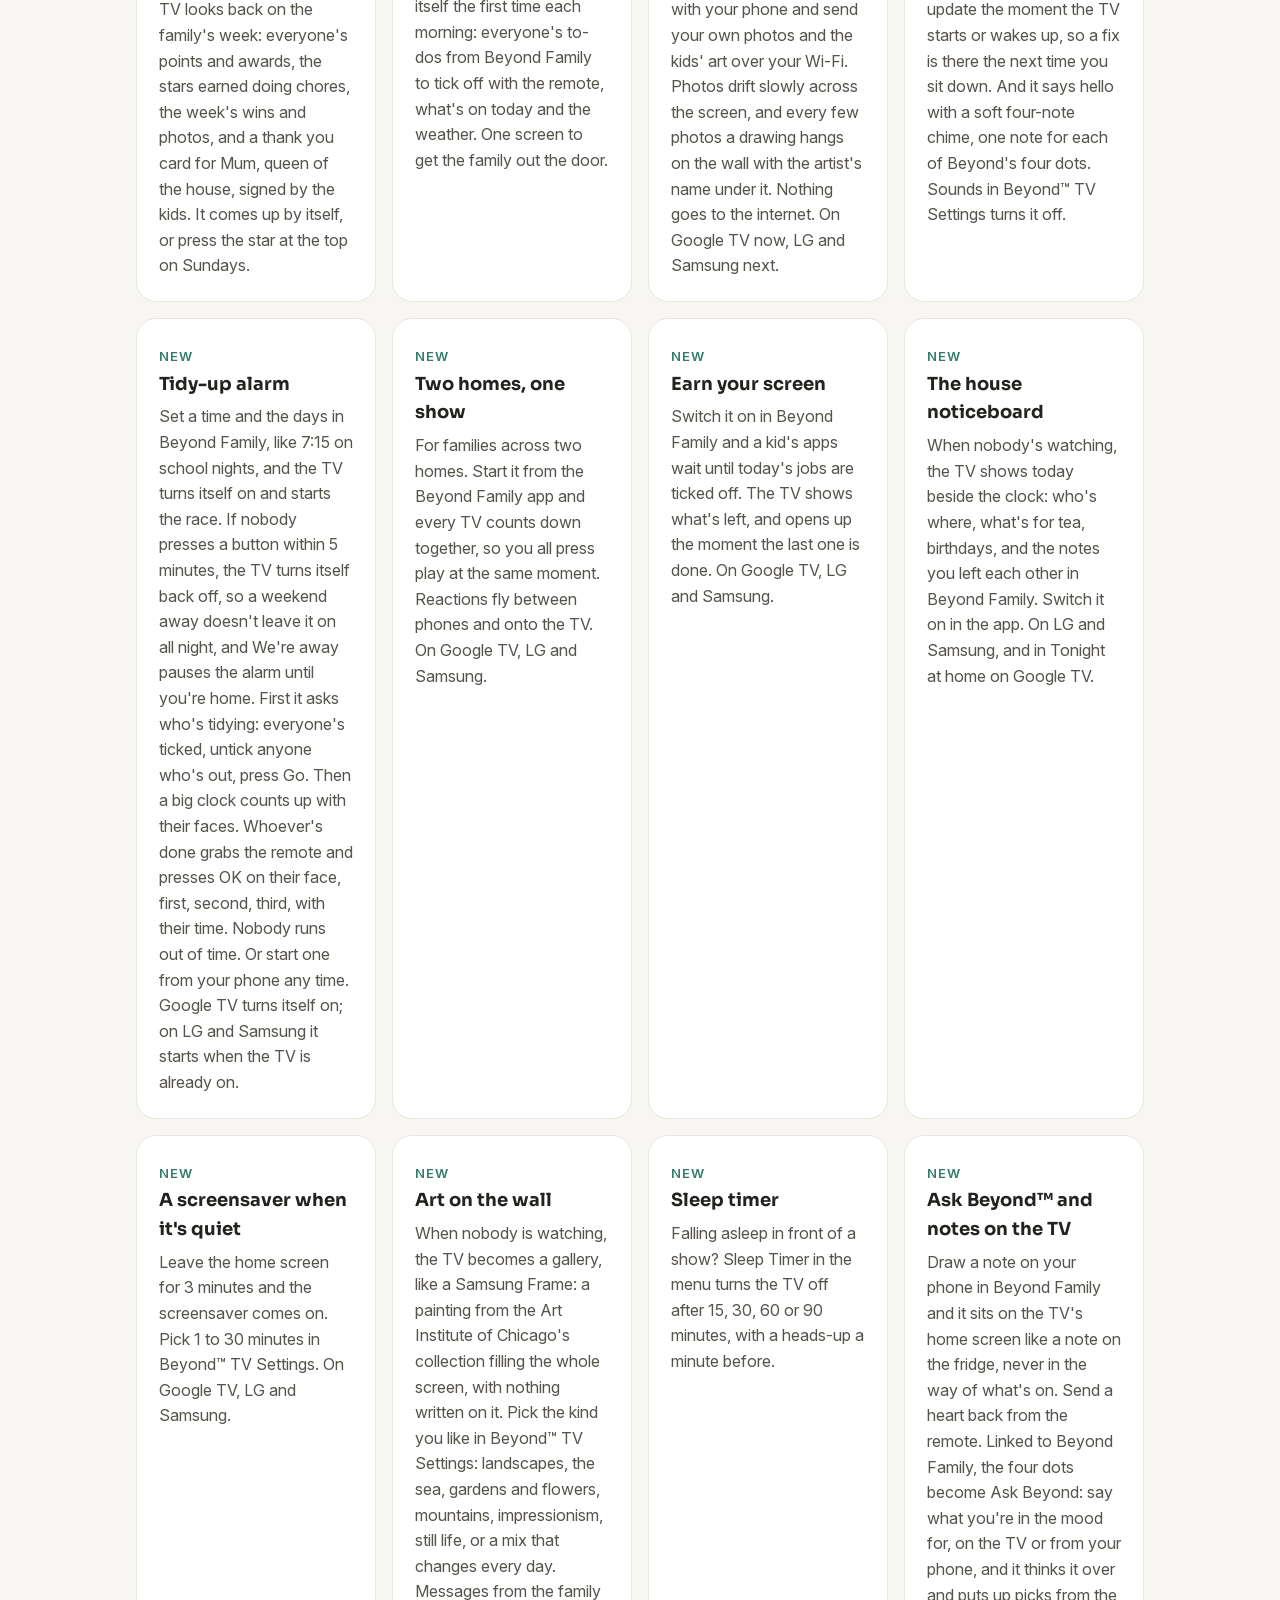
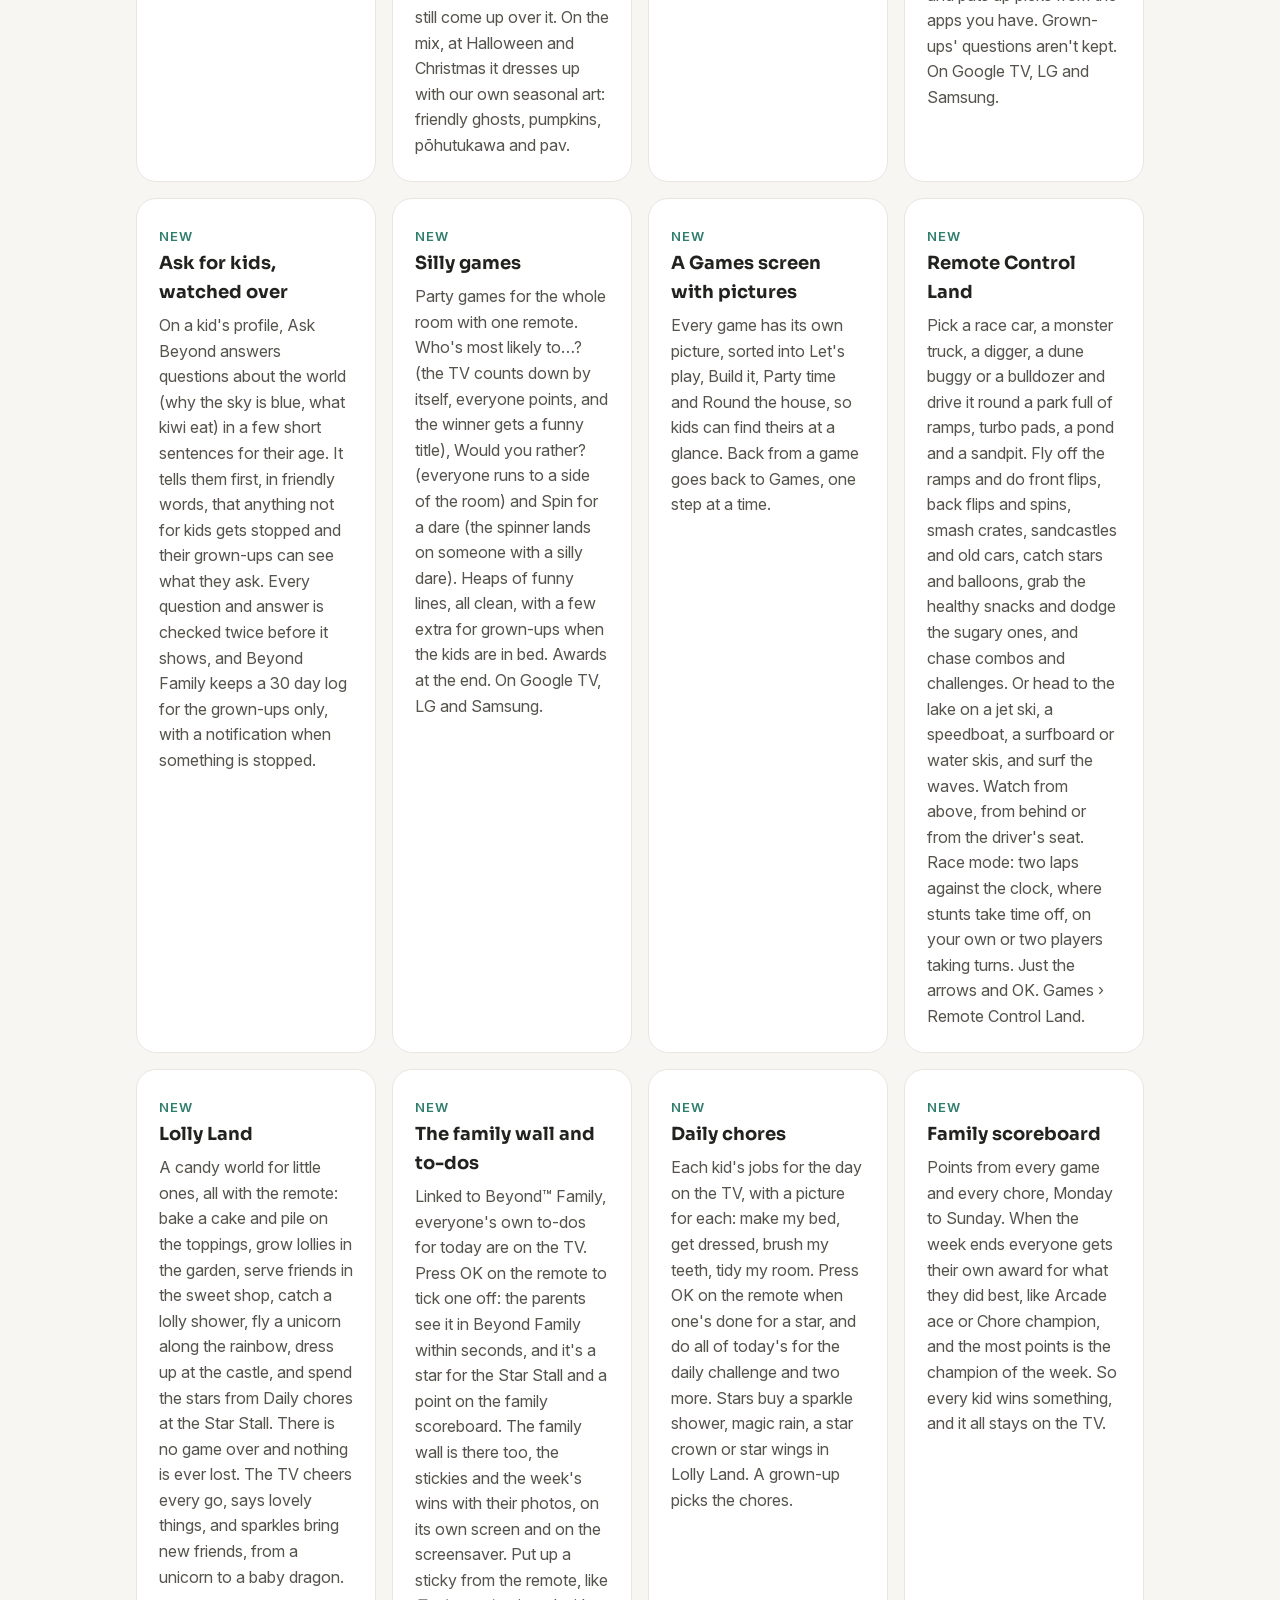
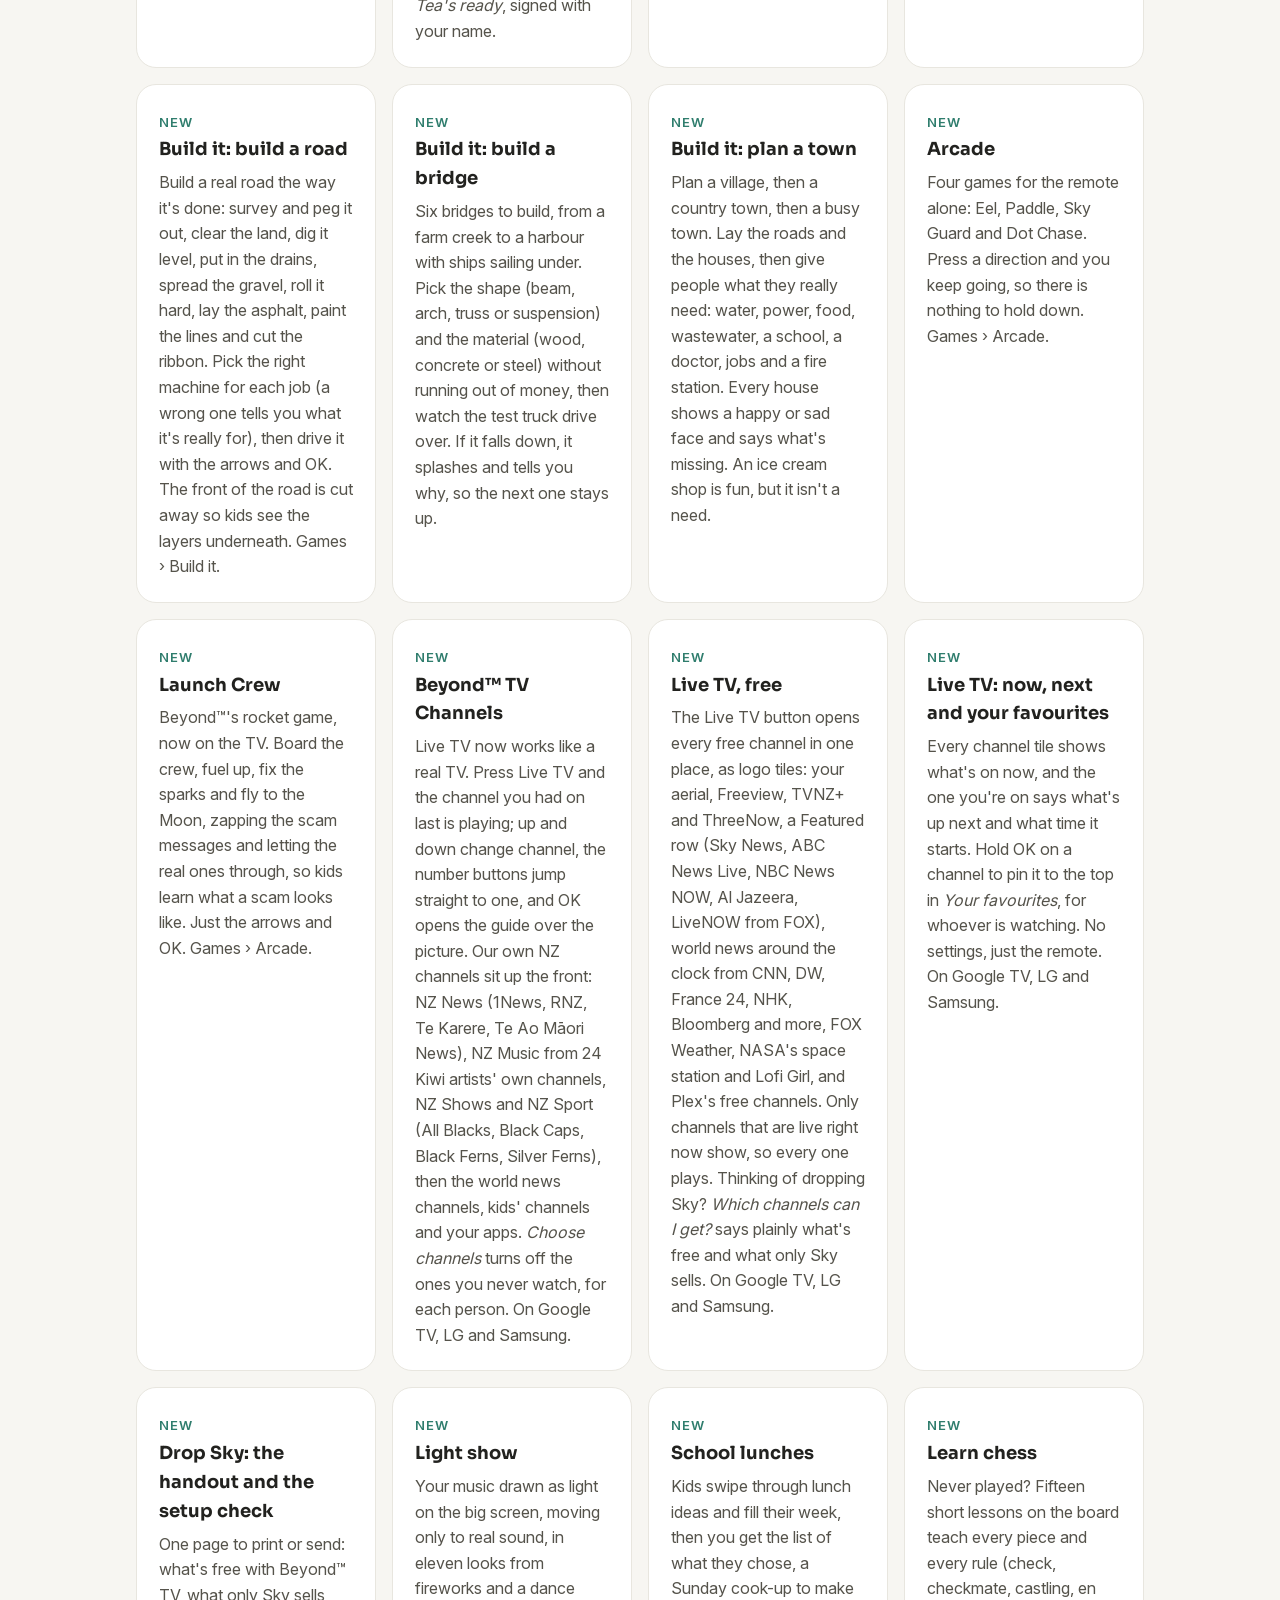
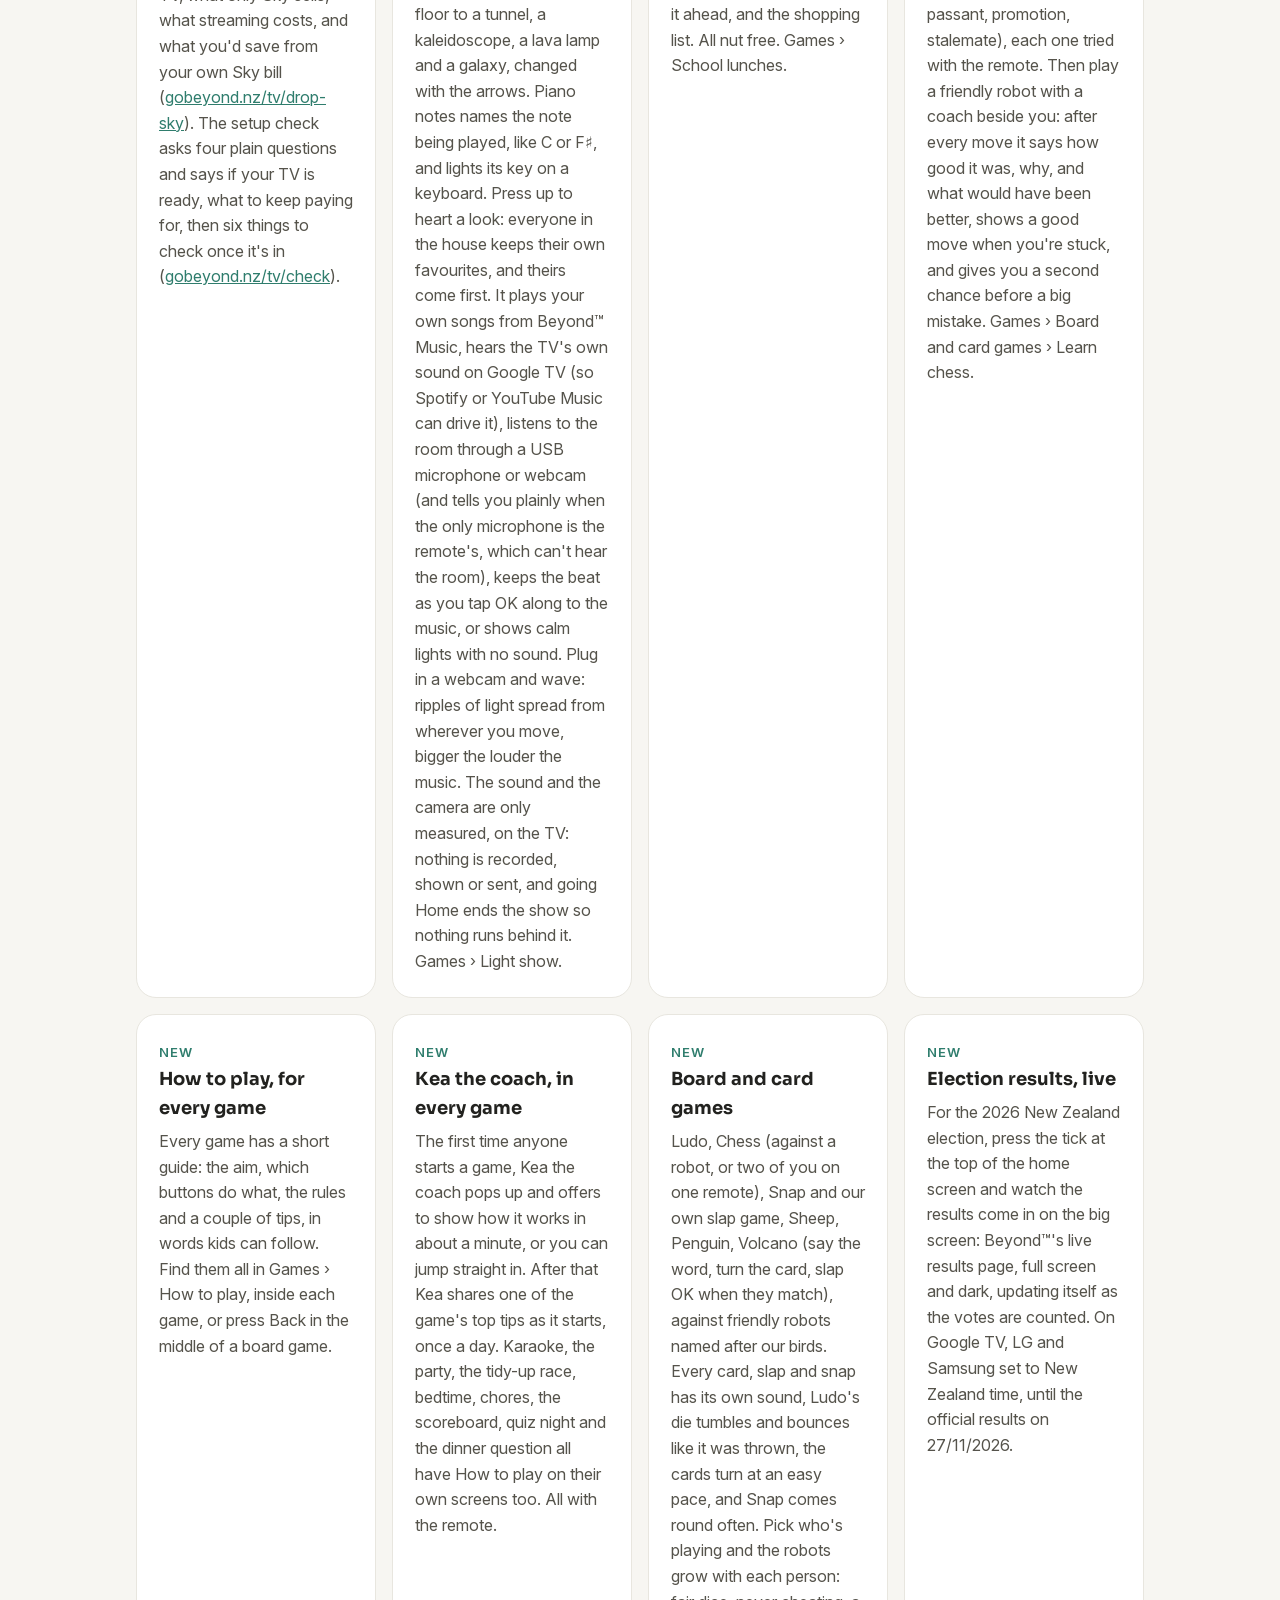
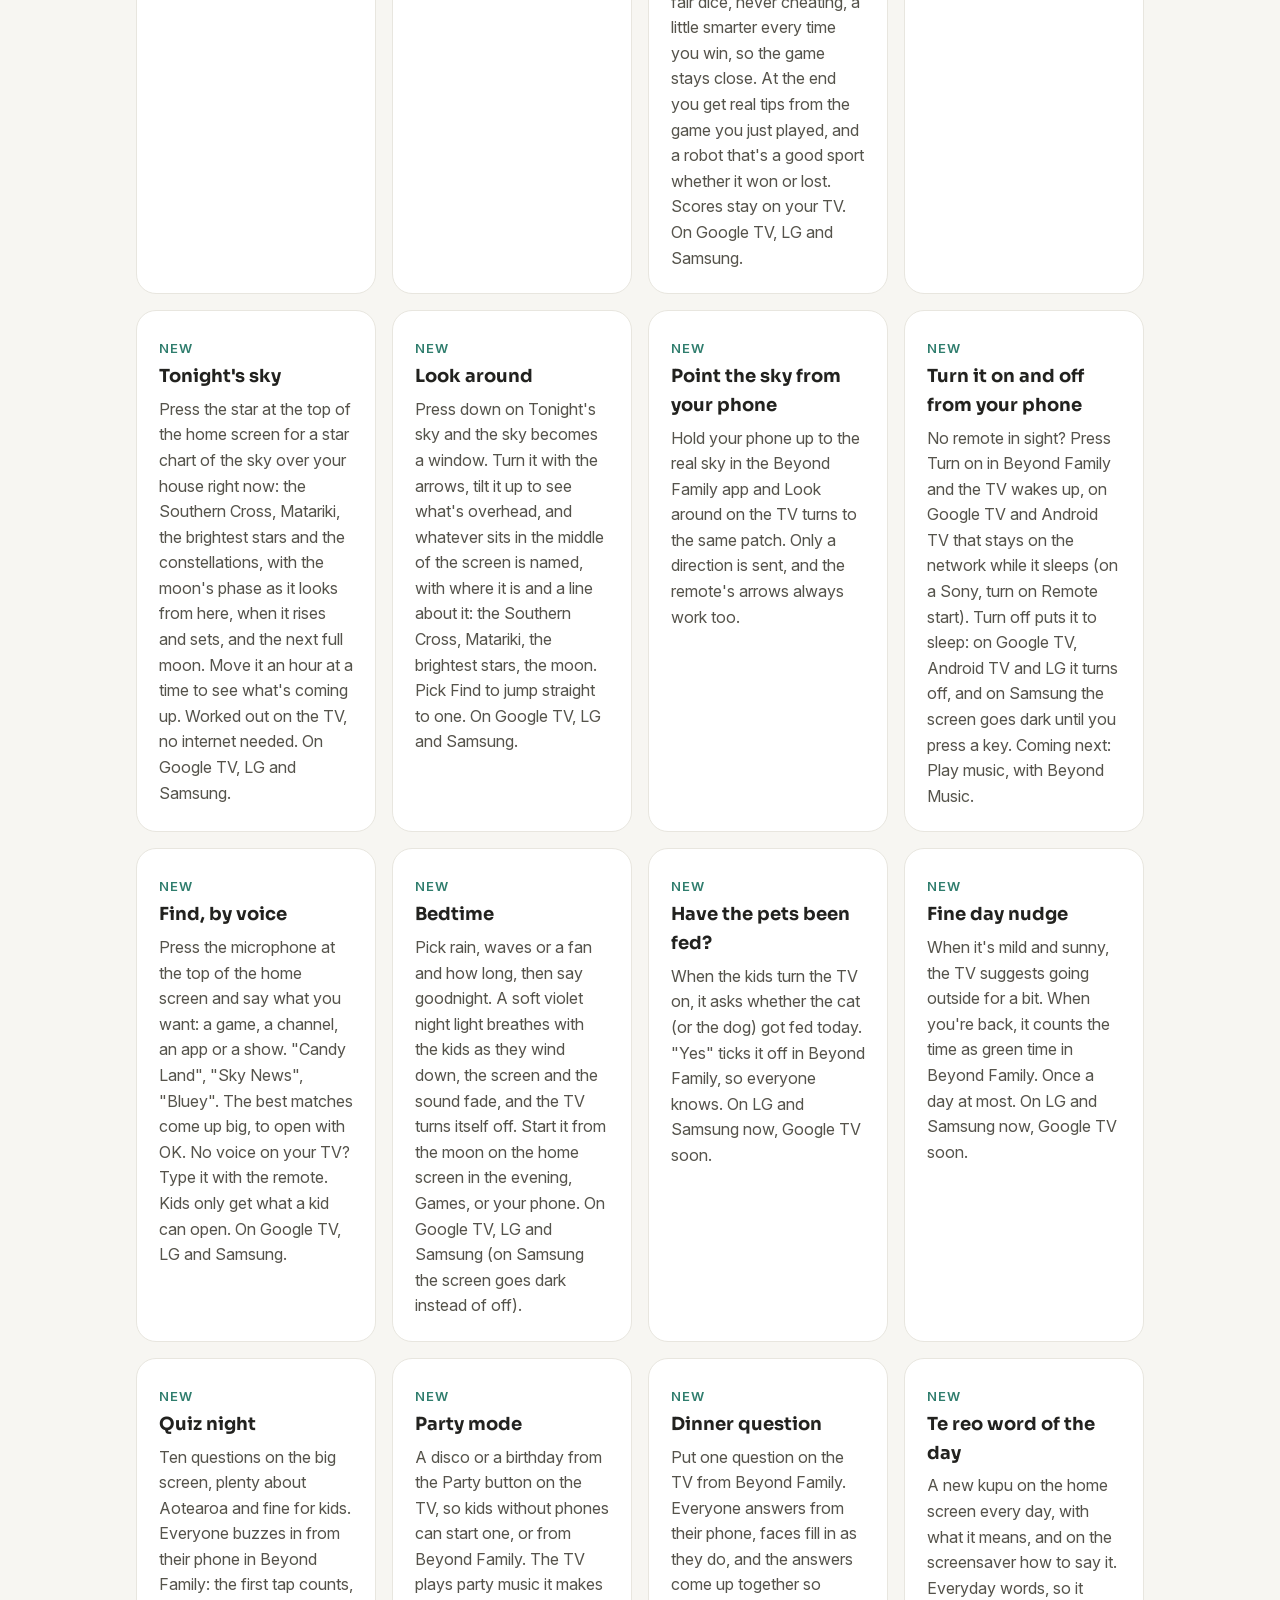
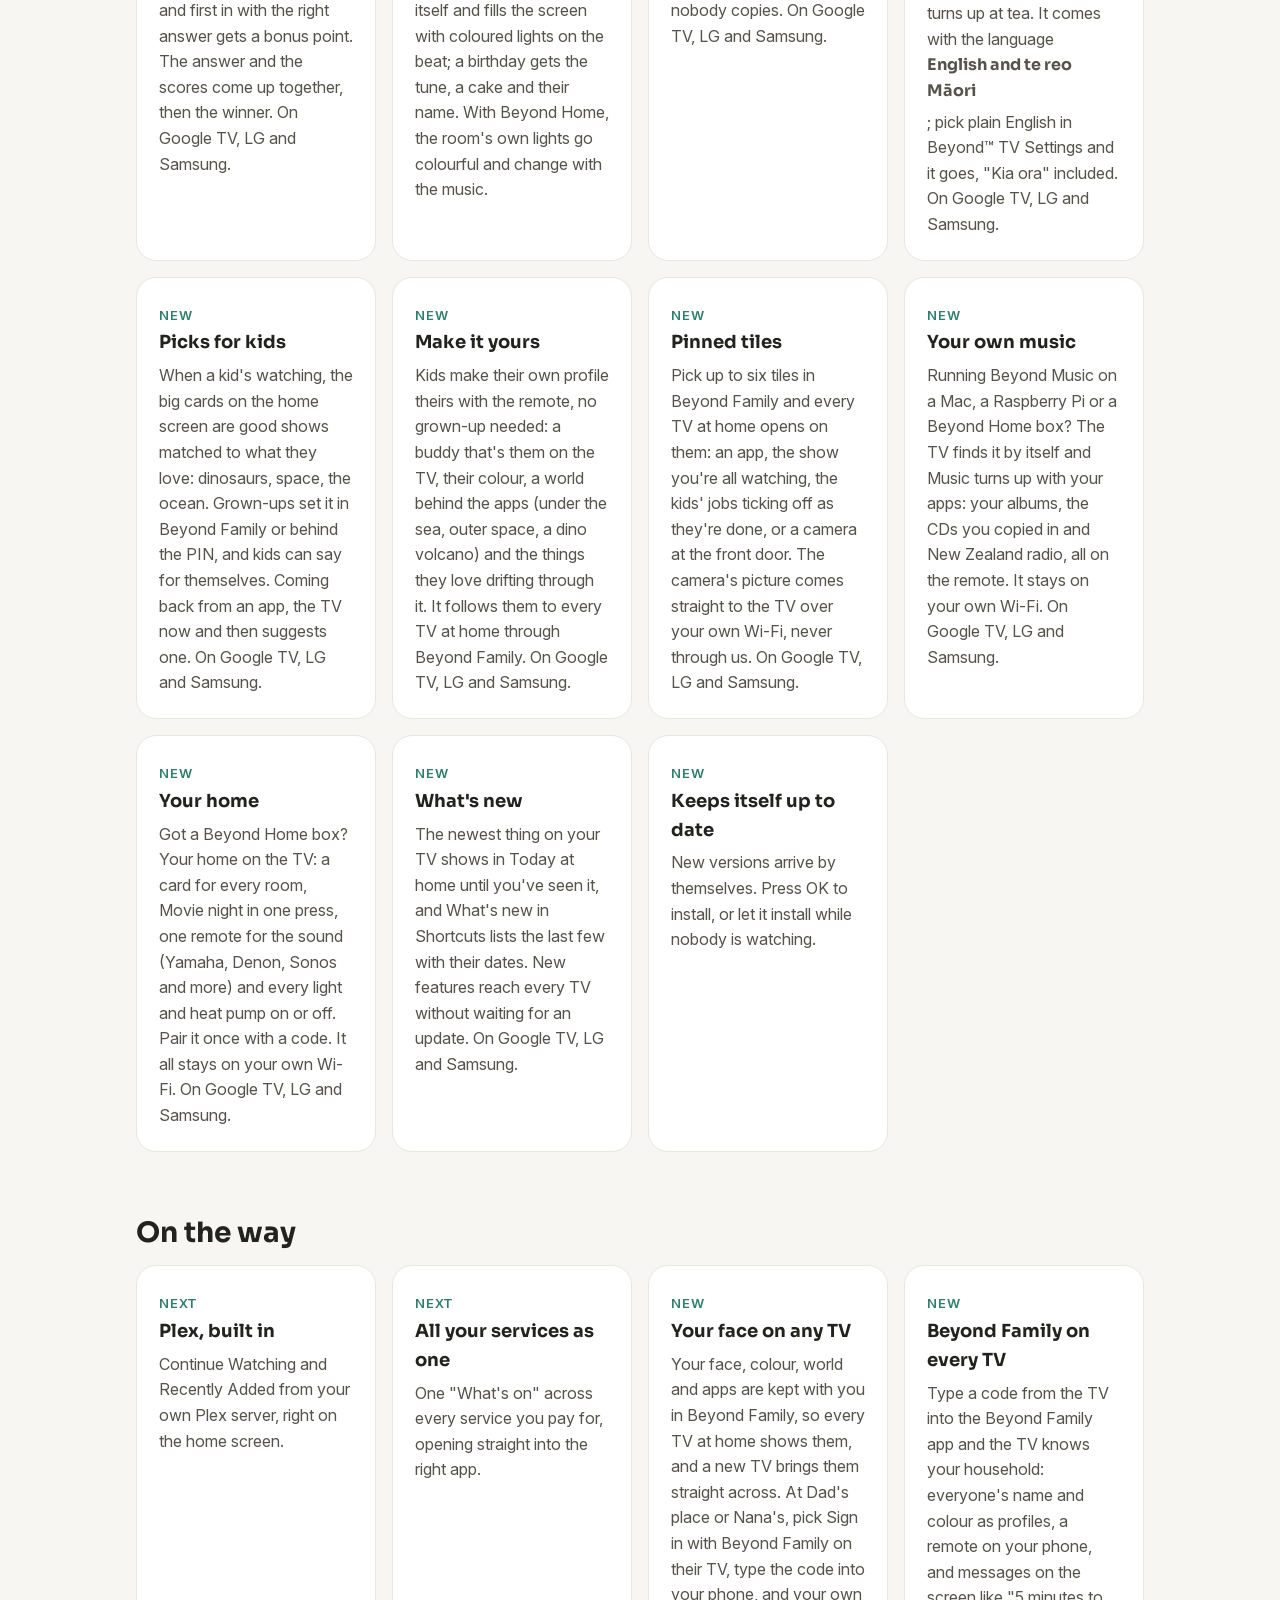
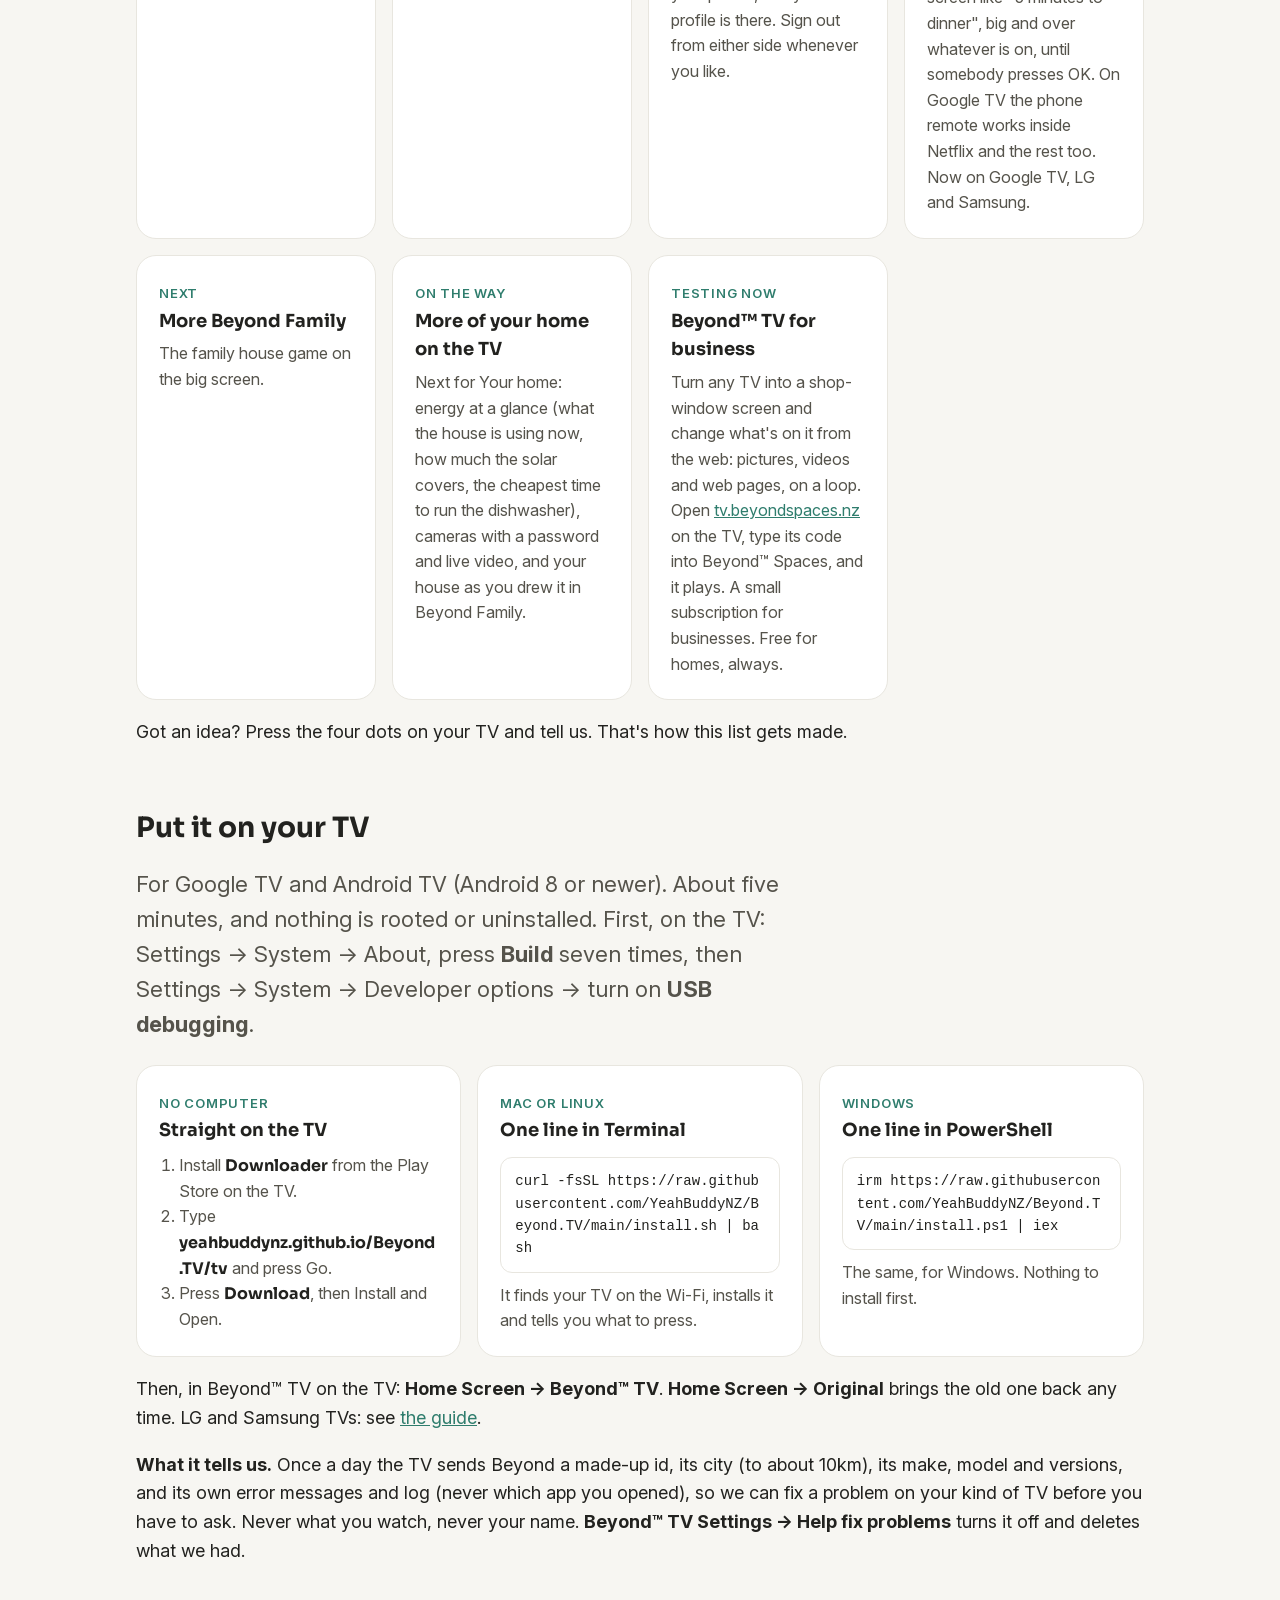
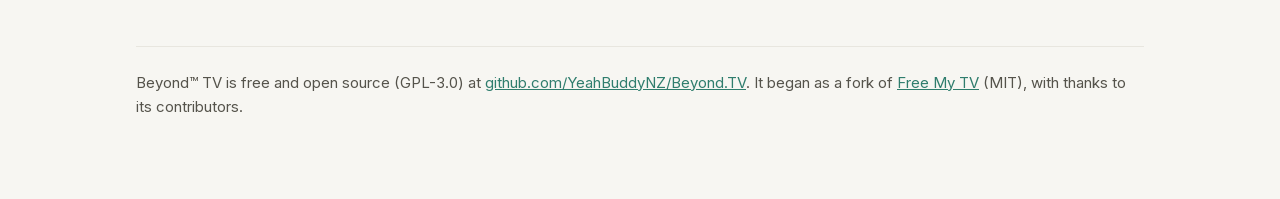
==== commit 27c060a2: "Our week: a Sunday family recap on the TV, with a thank you for Mum (ADR 0077) (#146) * Our week: a " ====
--- a/docs/index.html
+++ b/docs/index.html
@@ -71,6 +71,7 @@
     <div class="card"><span class="soon">New</span><b>Karaoke: take turns</b><p>Press Take turns and everyone adds a song with the remote. The TV tells you your place in line and makes sure nobody sings twice until everyone's had a go. Keep adding songs while others sing.</p></div>
     <div class="card"><span class="soon">New</span><b>Screen time, kindly</b><p>Give each kid a daily limit right on the TV, from half an hour to three hours. They see what's left, get a gentle heads-up five minutes before the end, then a calm "That's screen time for today" in their own colour. A grown-up's PIN adds 15 minutes. It all stays on the TV.</p></div>
     <div class="card"><span class="soon">New</span><b>Ask a grown-up</b><p>When screen time runs out, a kid can ask from the TV for 15 more minutes, 30 more or one more game. Mum or Dad gets a tap on their phone in Beyond Family and says yes or not now from wherever they are, and the TV adds the time straight away. The PIN on the TV still works too.</p></div>
+    <div class="card"><span class="soon">New</span><b>Our week, every Sunday</b><p>On Sunday evening the TV looks back on the family's week: everyone's points and awards, the stars earned doing chores, the week's wins and photos, and a thank you card for Mum, queen of the house, signed by the kids. It comes up by itself, or press the star at the top on Sundays.</p></div>
     <div class="card"><span class="soon">New</span><b>The Morning board</b><p>Press Today on the home screen, or it comes up by itself the first time each morning: everyone's to-dos from Beyond Family to tick off with the remote, what's on today and the weather. One screen to get the family out the door.</p></div>
     <div class="card"><span class="soon">New</span><b>Family photos on the screensaver</b><p>Scan the code on the TV with your phone and send your own photos and the kids' art over your Wi-Fi. Photos drift slowly across the screen, and every few photos a drawing hangs on the wall with the artist's name under it. Nothing goes to the internet. On Google TV now, LG and Samsung next.</p></div>
     <div class="card"><span class="soon">New</span><b>Up to date when you turn it on</b><p>Beyond TV looks for an update the moment the TV starts or wakes up, so a fix is there the next time you sit down. And it says hello with a soft four-note chime, one note for each of Beyond's four dots. Sounds in Beyond™ TV Settings turns it off.</p></div>
@@ -98,7 +99,6 @@
     <div class="card"><span class="soon">New</span><b>Beyond™ TV Channels</b><p>Live TV now works like a real TV. Press Live TV and the channel you had on last is playing; up and down change channel, the number buttons jump straight to one, and OK opens the guide over the picture. Our own NZ channels sit up the front: NZ News (1News, RNZ, Te Karere, Te Ao Māori News), NZ Music from 24 Kiwi artists' own channels, NZ Shows and NZ Sport (All Blacks, Black Caps, Black Ferns, Silver Ferns), then the world news channels, kids' channels and your apps. <i>Choose channels</i> turns off the ones you never watch, for each person. On Google TV, LG and Samsung.</p></div>
     <div class="card"><span class="soon">New</span><b>Live TV, free</b><p>The Live TV button opens every free channel in one place, as logo tiles: your aerial, Freeview, TVNZ+ and ThreeNow, a Featured row (Sky News, ABC News Live, NBC News NOW, Al Jazeera, LiveNOW from FOX), world news around the clock from CNN, DW, France 24, NHK, Bloomberg and more, FOX Weather, NASA's space station and Lofi Girl, and Plex's free channels. Only channels that are live right now show, so every one plays. Thinking of dropping Sky? <i>Which channels can I get?</i> says plainly what's free and what only Sky sells. On Google TV, LG and Samsung.</p></div>
     <div class="card"><span class="soon">New</span><b>Live TV: now, next and your favourites</b><p>Every channel tile shows what's on now, and the one you're on says what's up next and what time it starts. Hold OK on a channel to pin it to the top in <i>Your favourites</i>, for whoever is watching. No settings, just the remote. On Google TV, LG and Samsung.</p></div>
-    <div class="card"><span class="soon">New</span><b>Getting started, with the remote</b><p>The first time Beyond™ TV comes up on a new TV, it asks three easy questions with big buttons: which town you're in, whether kids watch too, and if you'd like a te reo Māori word each day. Nothing to type and nothing technical. Then it shows a code to scan with your phone for the Drop Sky setup check, so you know what you can stop paying for.</p></div>
     <div class="card"><span class="soon">New</span><b>Drop Sky: the handout and the setup check</b><p>One page to print or send: what's free with Beyond™ TV, what only Sky sells, what streaming costs, and what you'd save from your own Sky bill (<a href="https://gobeyond.nz/tv/drop-sky">gobeyond.nz/tv/drop-sky</a>). The setup check asks four plain questions and says if your TV is ready, what to keep paying for, then six things to check once it's in (<a href="https://gobeyond.nz/tv/check">gobeyond.nz/tv/check</a>).</p></div>
     <div class="card"><span class="soon">New</span><b>Light show</b><p>Your music drawn as light on the big screen, moving only to real sound, in eleven looks from fireworks and a dance floor to a tunnel, a kaleidoscope, a lava lamp and a galaxy, changed with the arrows. Piano notes names the note being played, like C or F♯, and lights its key on a keyboard. Press up to heart a look: everyone in the house keeps their own favourites, and theirs come first. It plays your own songs from Beyond™ Music, hears the TV's own sound on Google TV (so Spotify or YouTube Music can drive it), listens to the room through a USB microphone or webcam (and tells you plainly when the only microphone is the remote's, which can't hear the room), keeps the beat as you tap OK along to the music, or shows calm lights with no sound. Plug in a webcam and wave: ripples of light spread from wherever you move, bigger the louder the music. The sound and the camera are only measured, on the TV: nothing is recorded, shown or sent, and going Home ends the show so nothing runs behind it. Games › Light show.</p></div>
     <div class="card"><span class="soon">New</span><b>School lunches</b><p>Kids swipe through lunch ideas and fill their week, then you get the list of what they chose, a Sunday cook-up to make it ahead, and the shopping list. All nut free. Games › School lunches.</p></div>
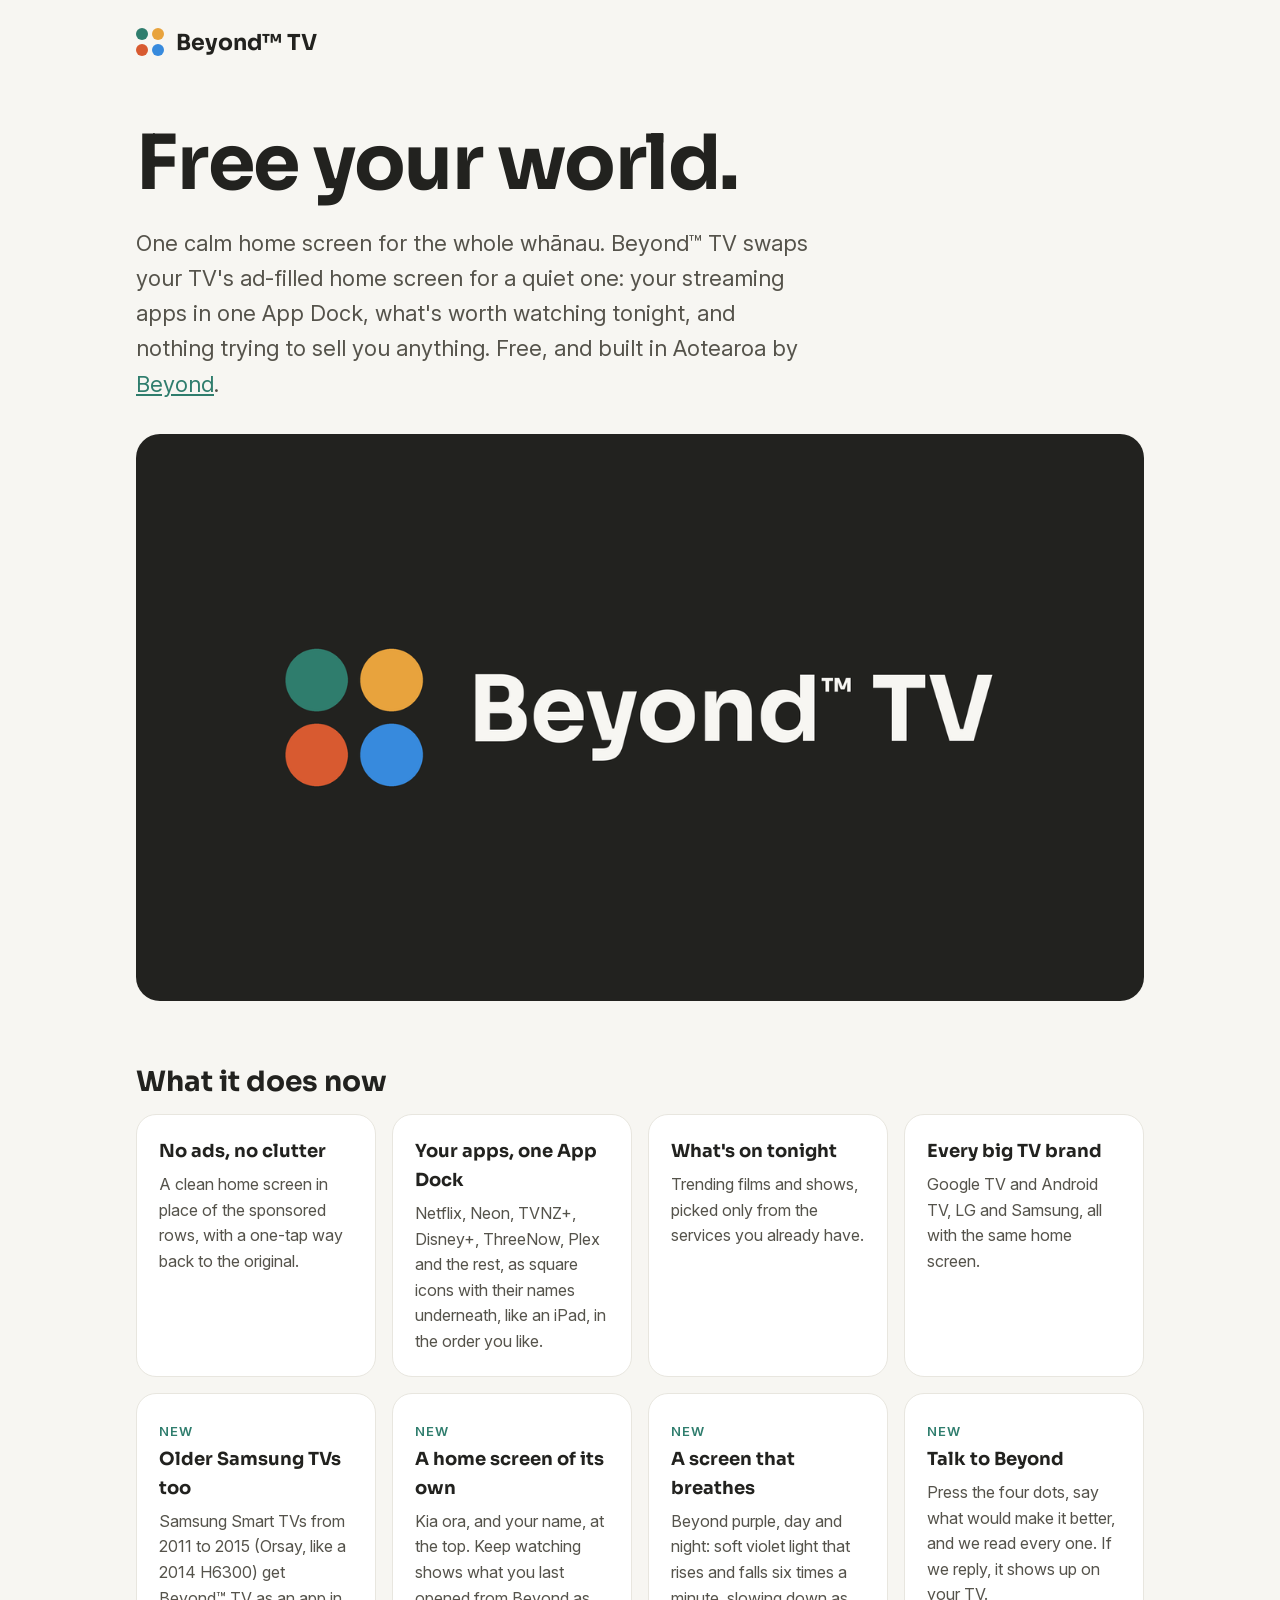
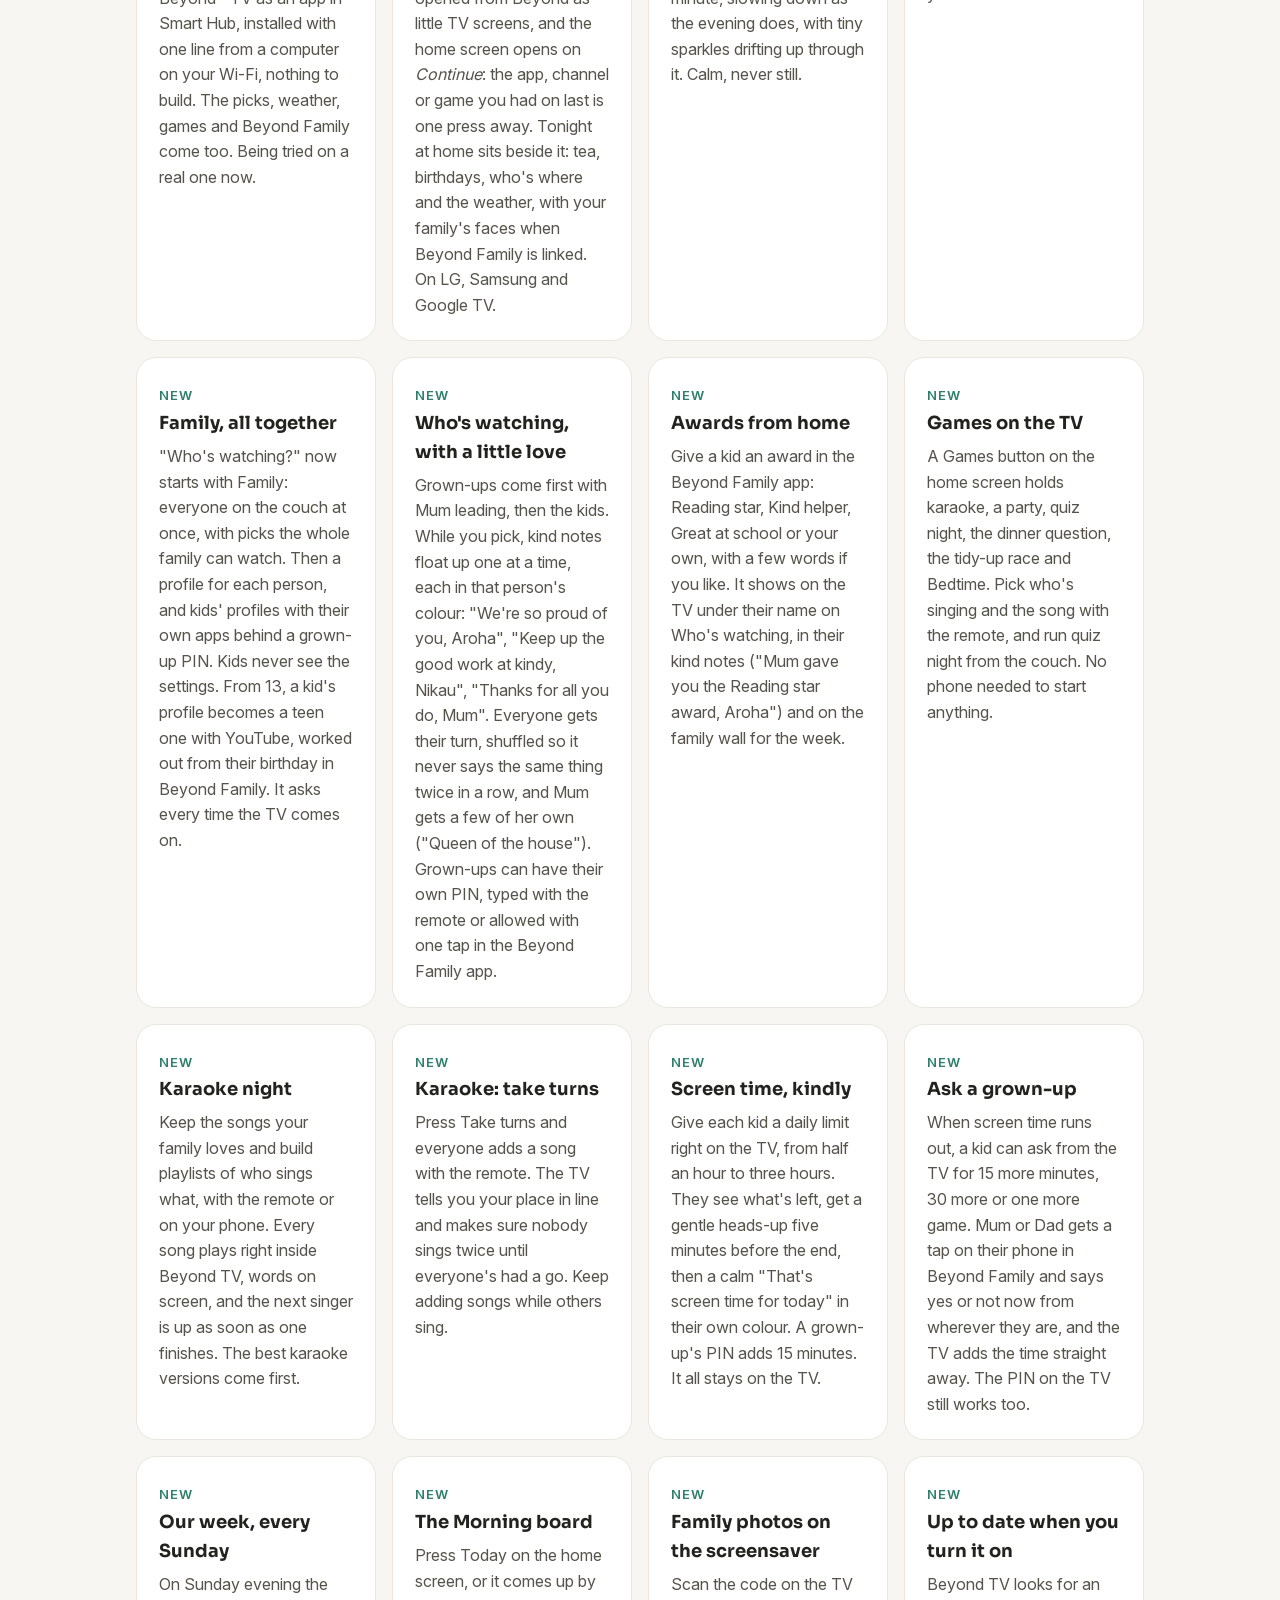
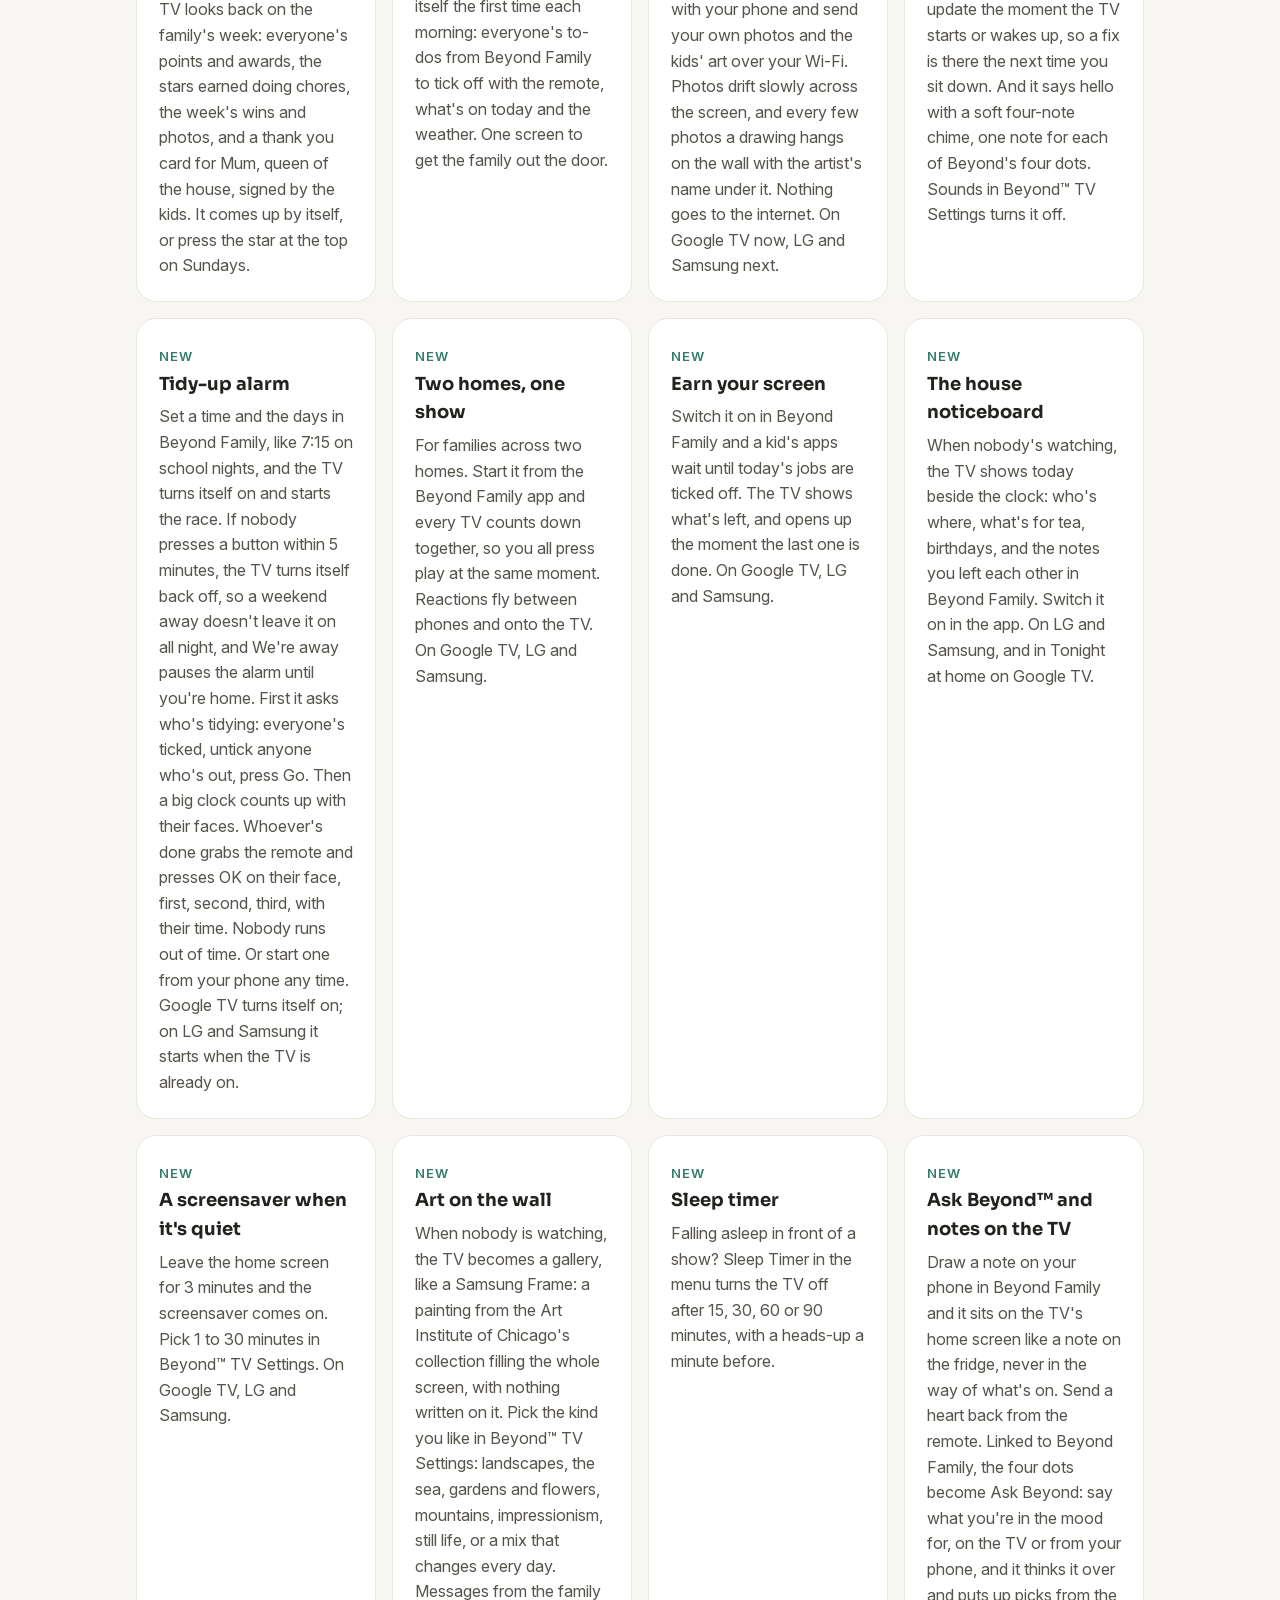
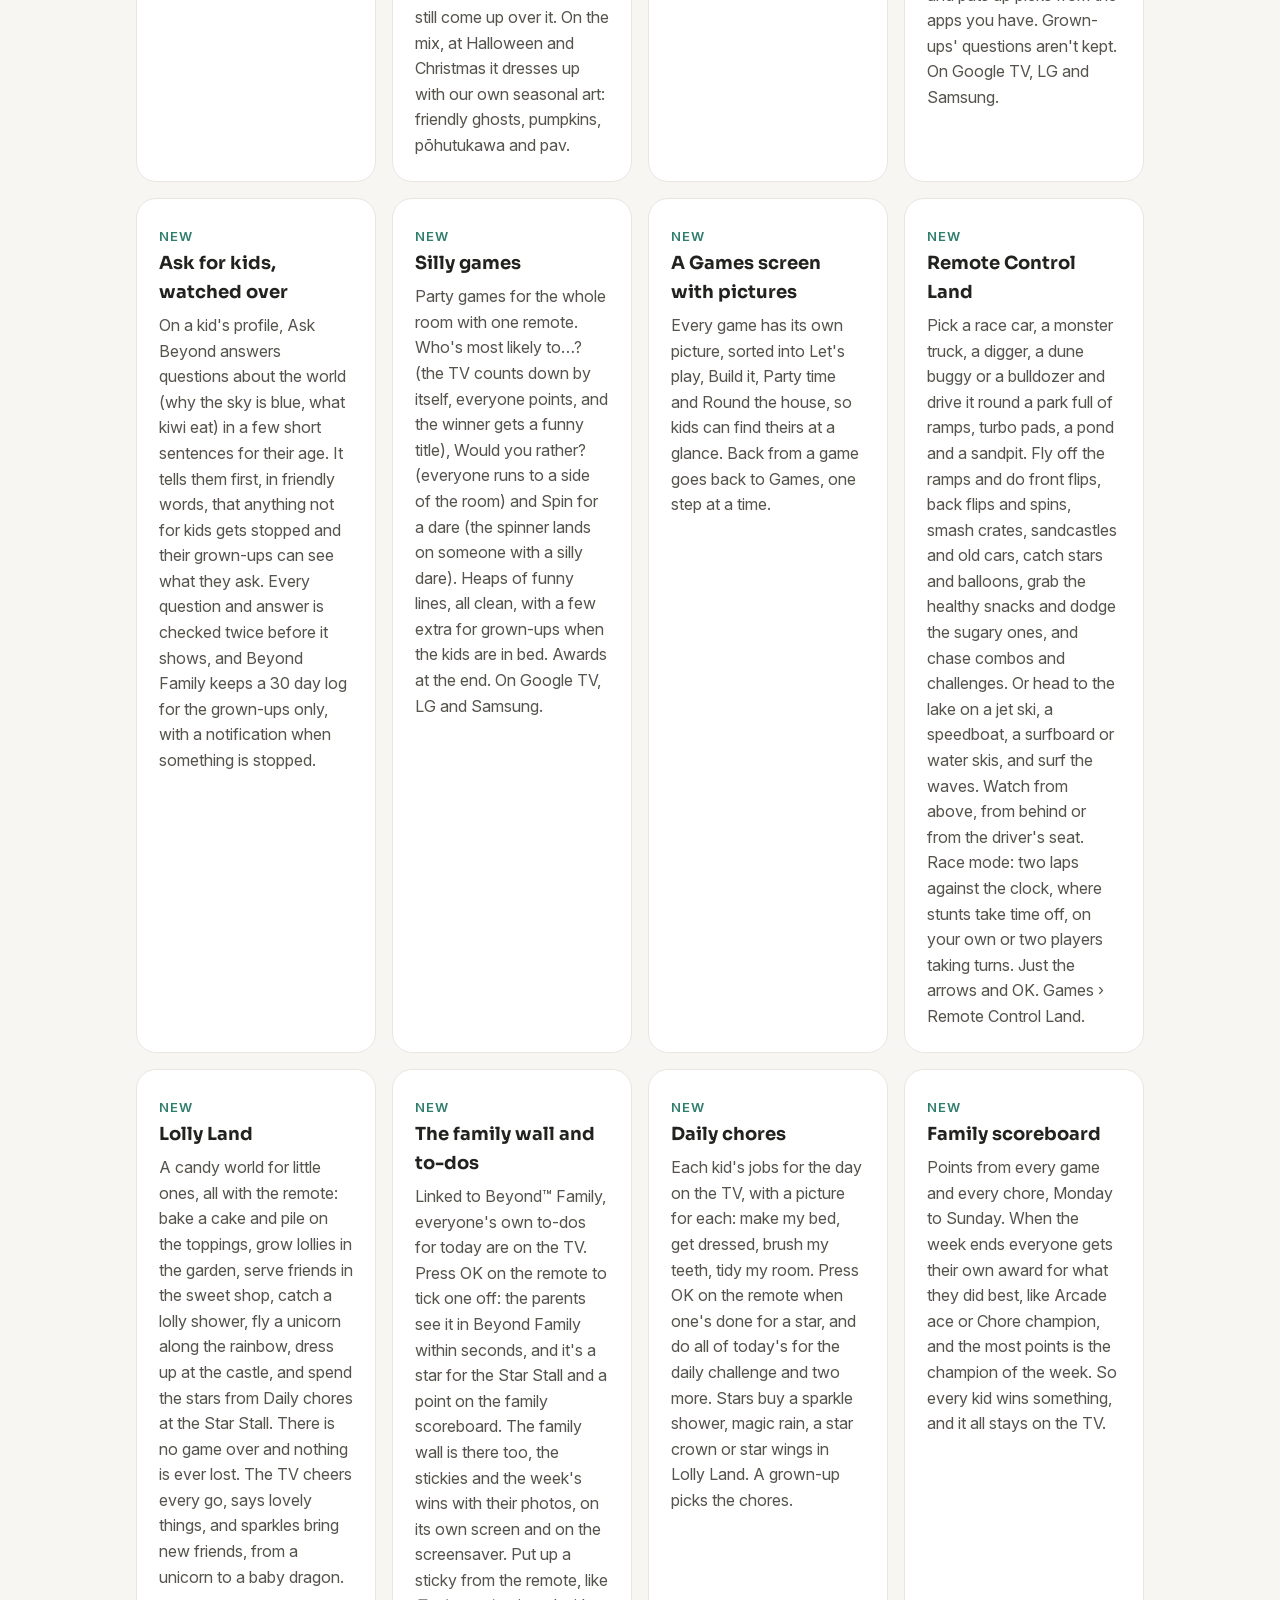
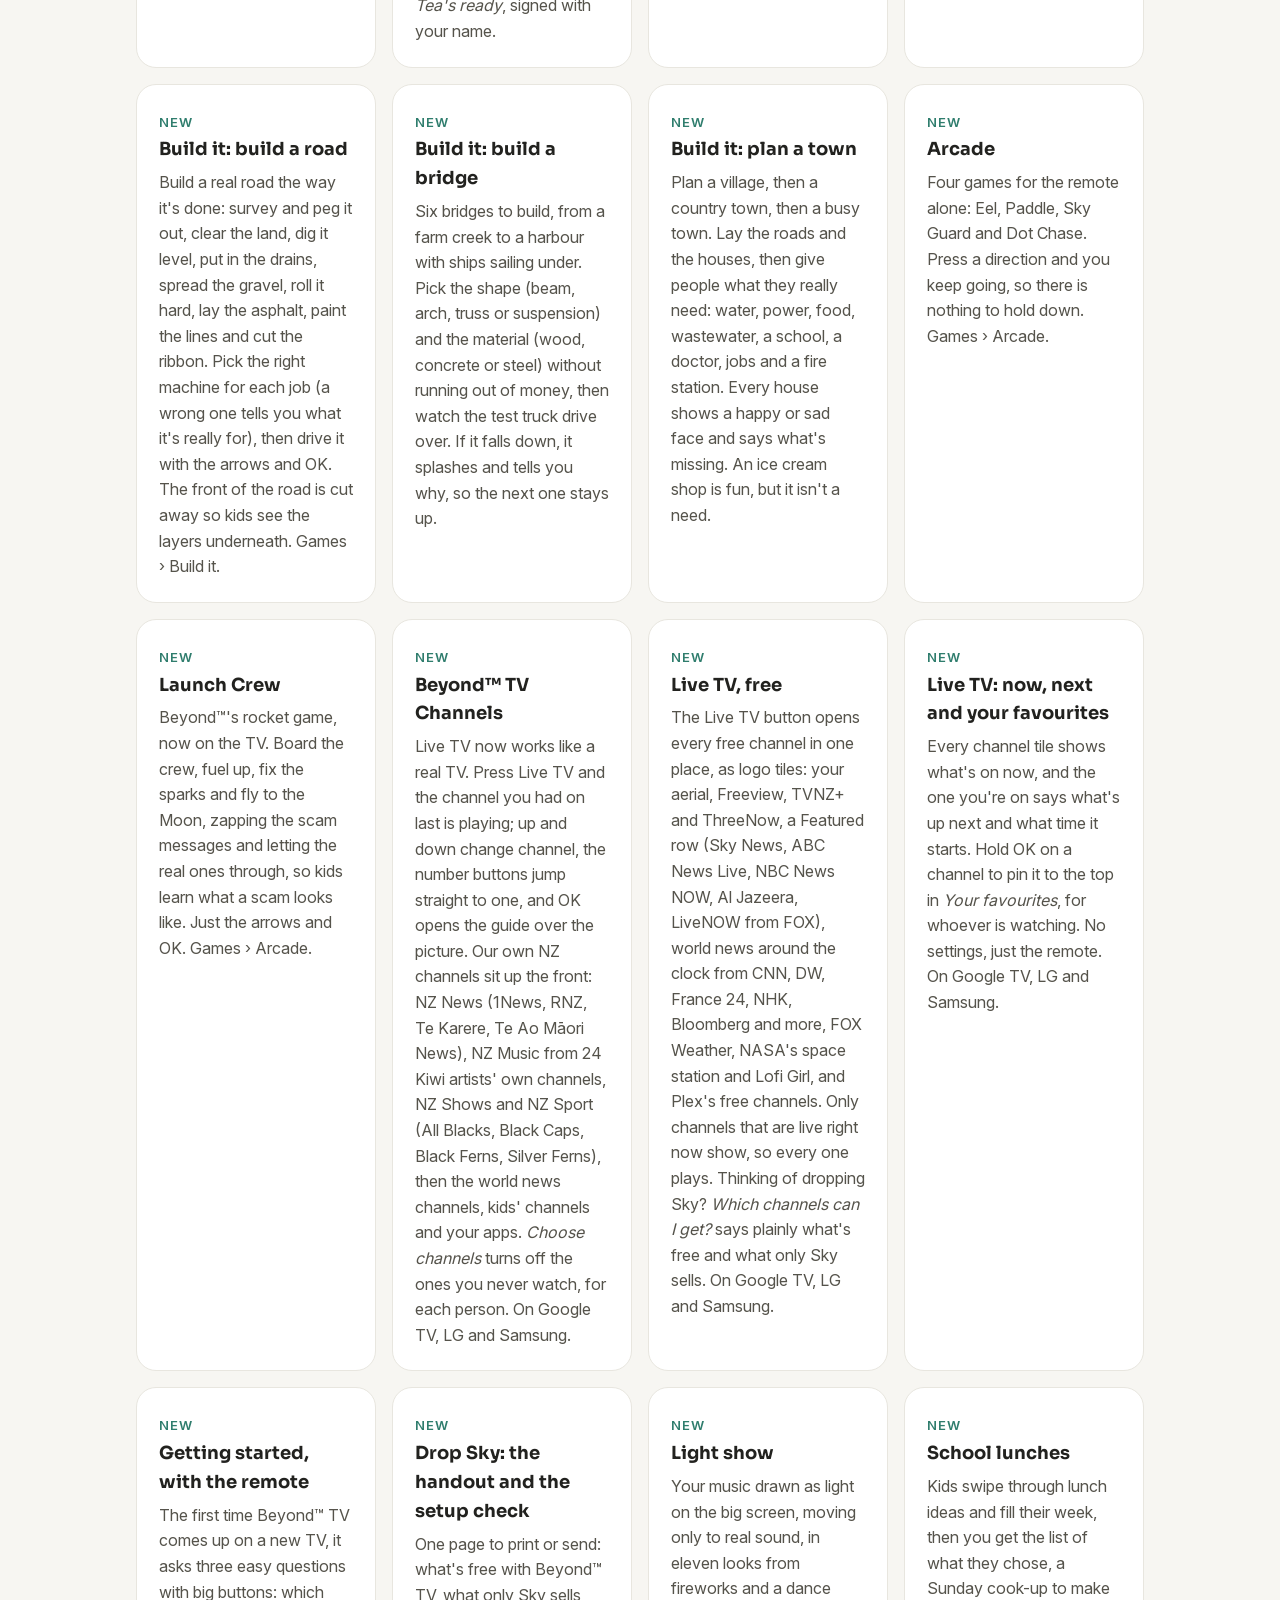
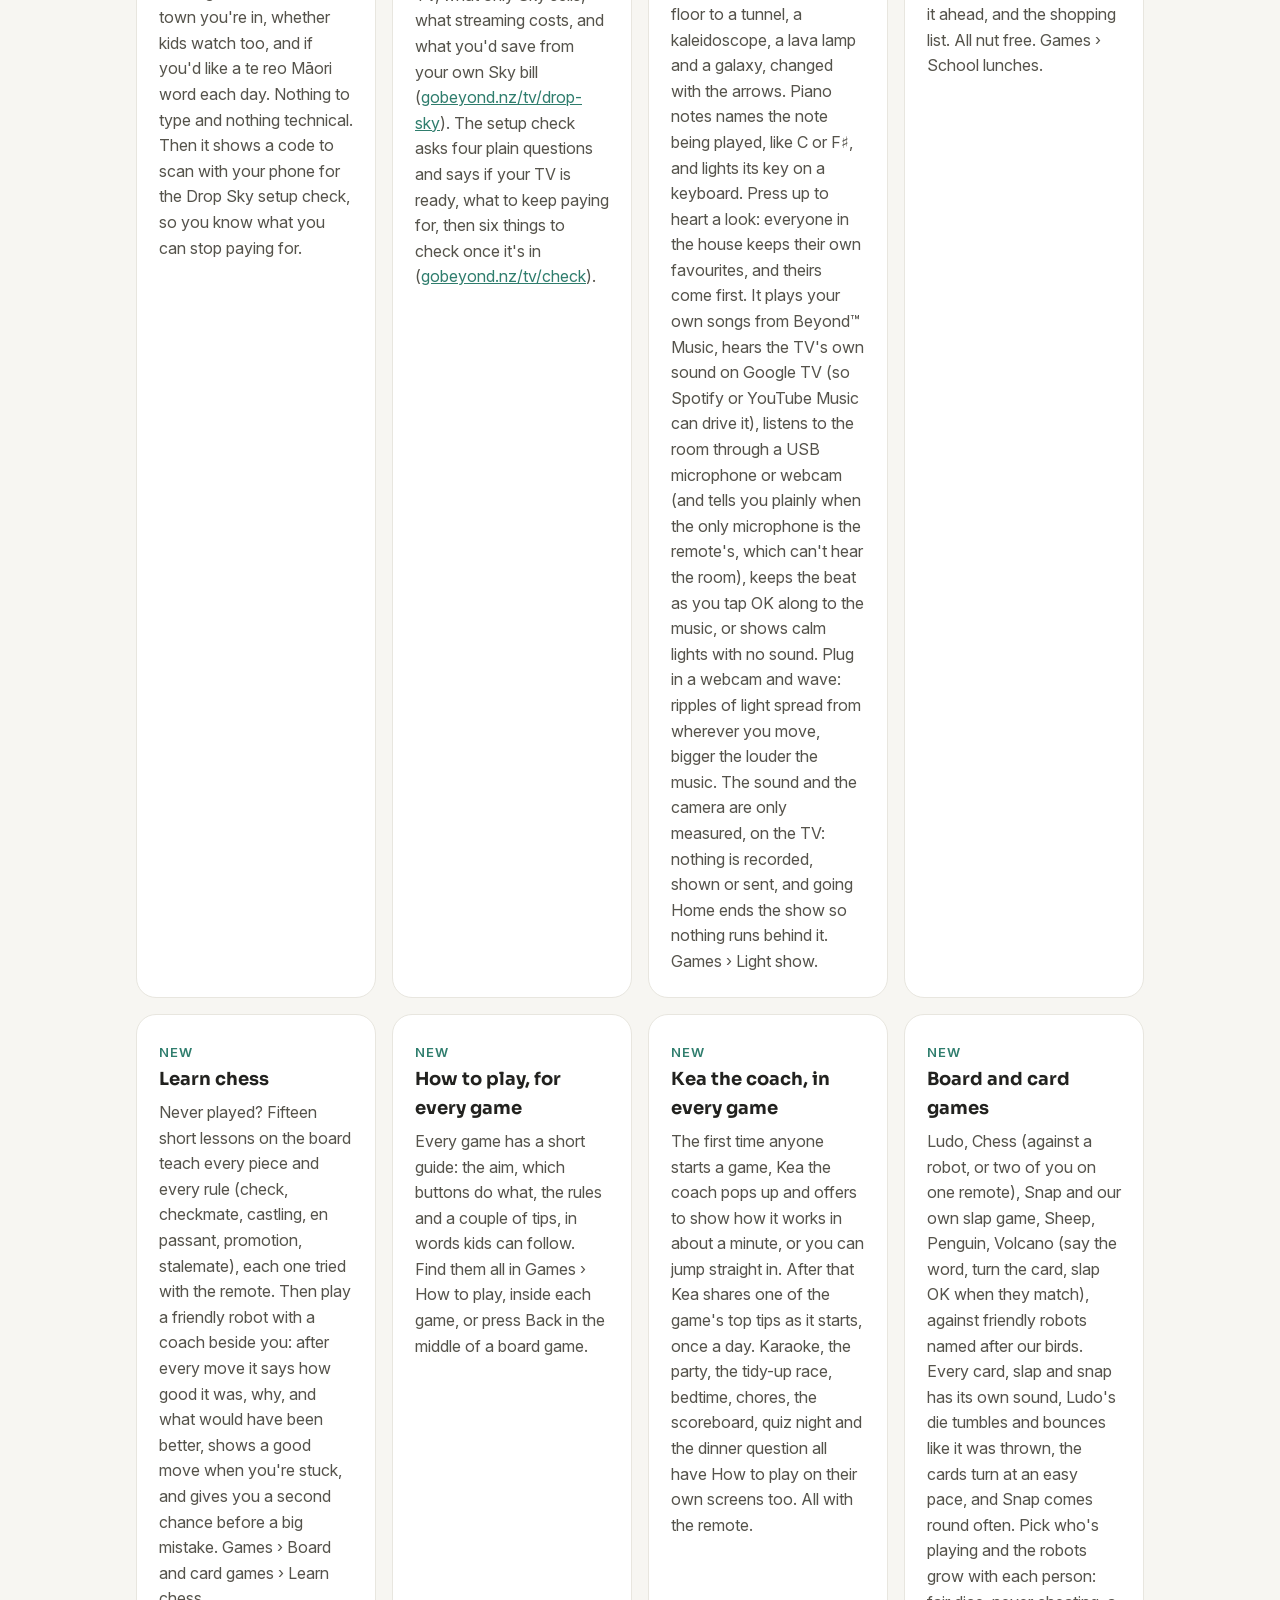
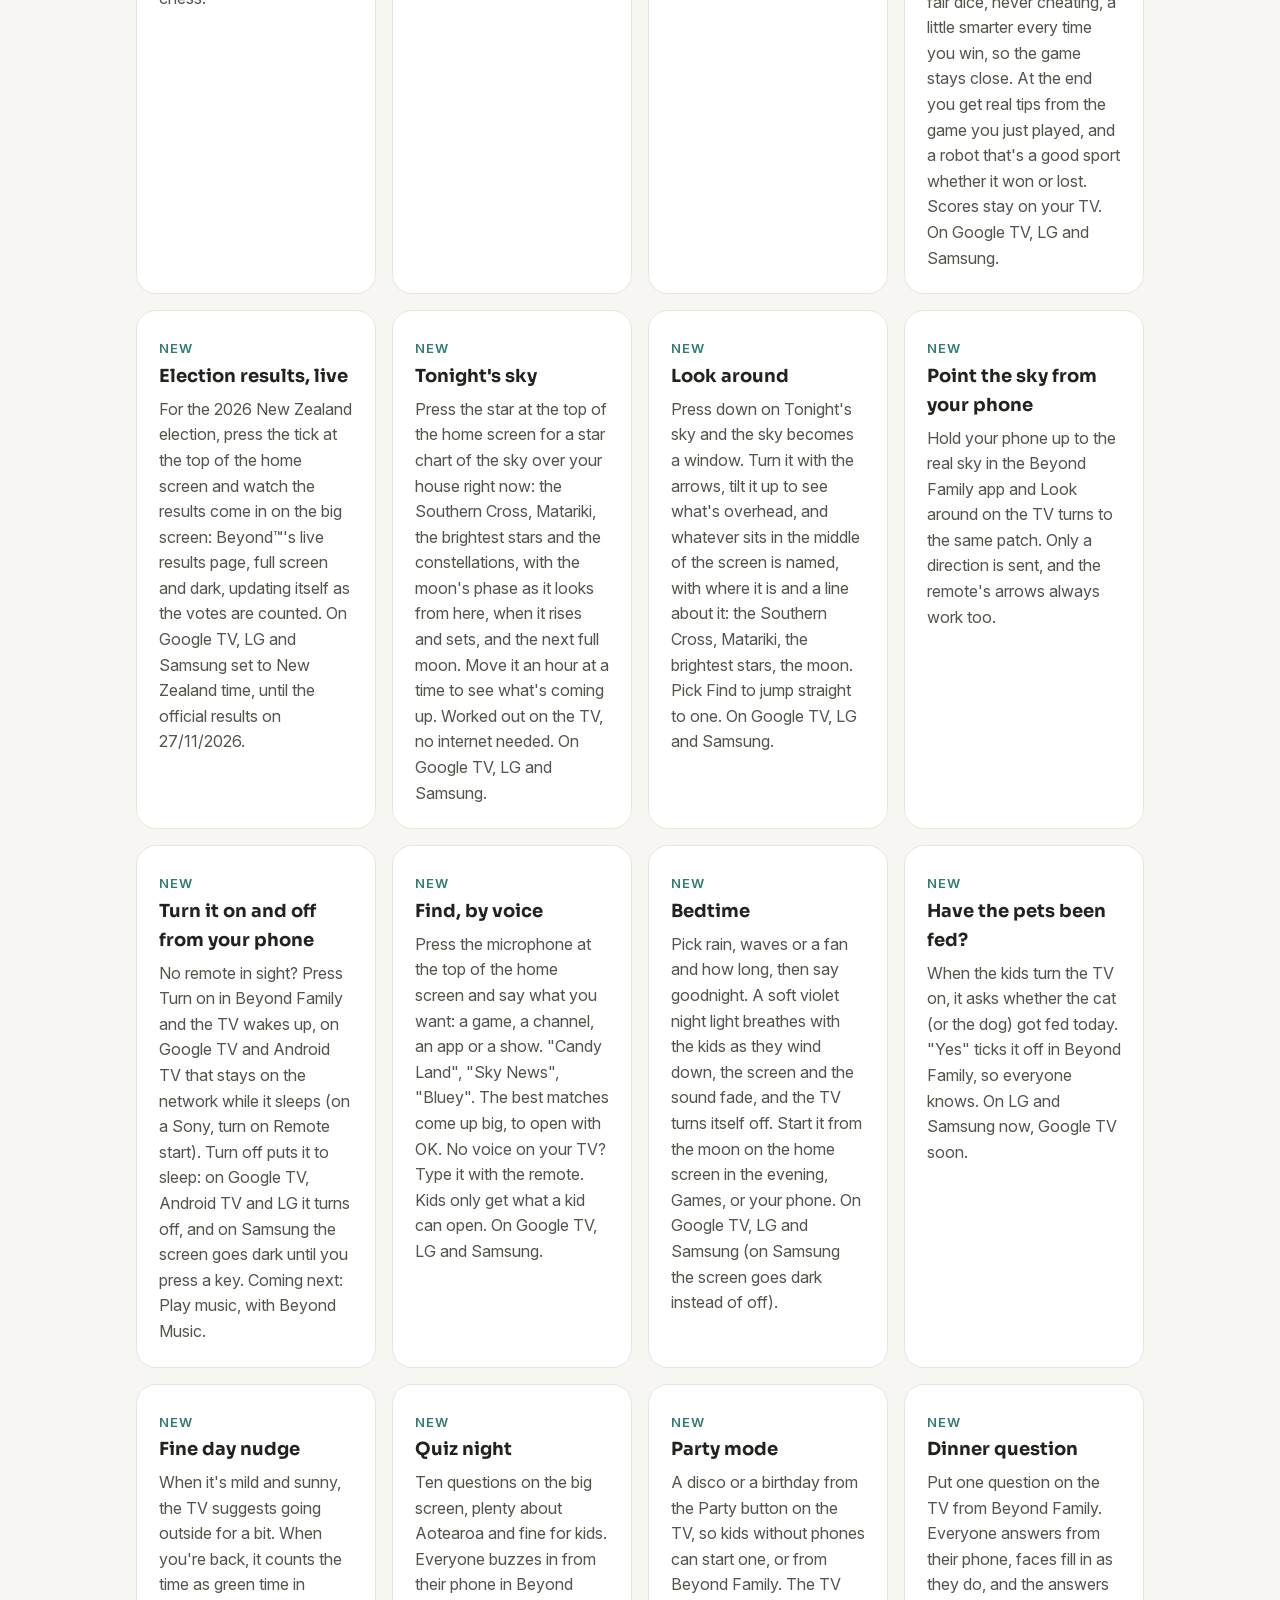
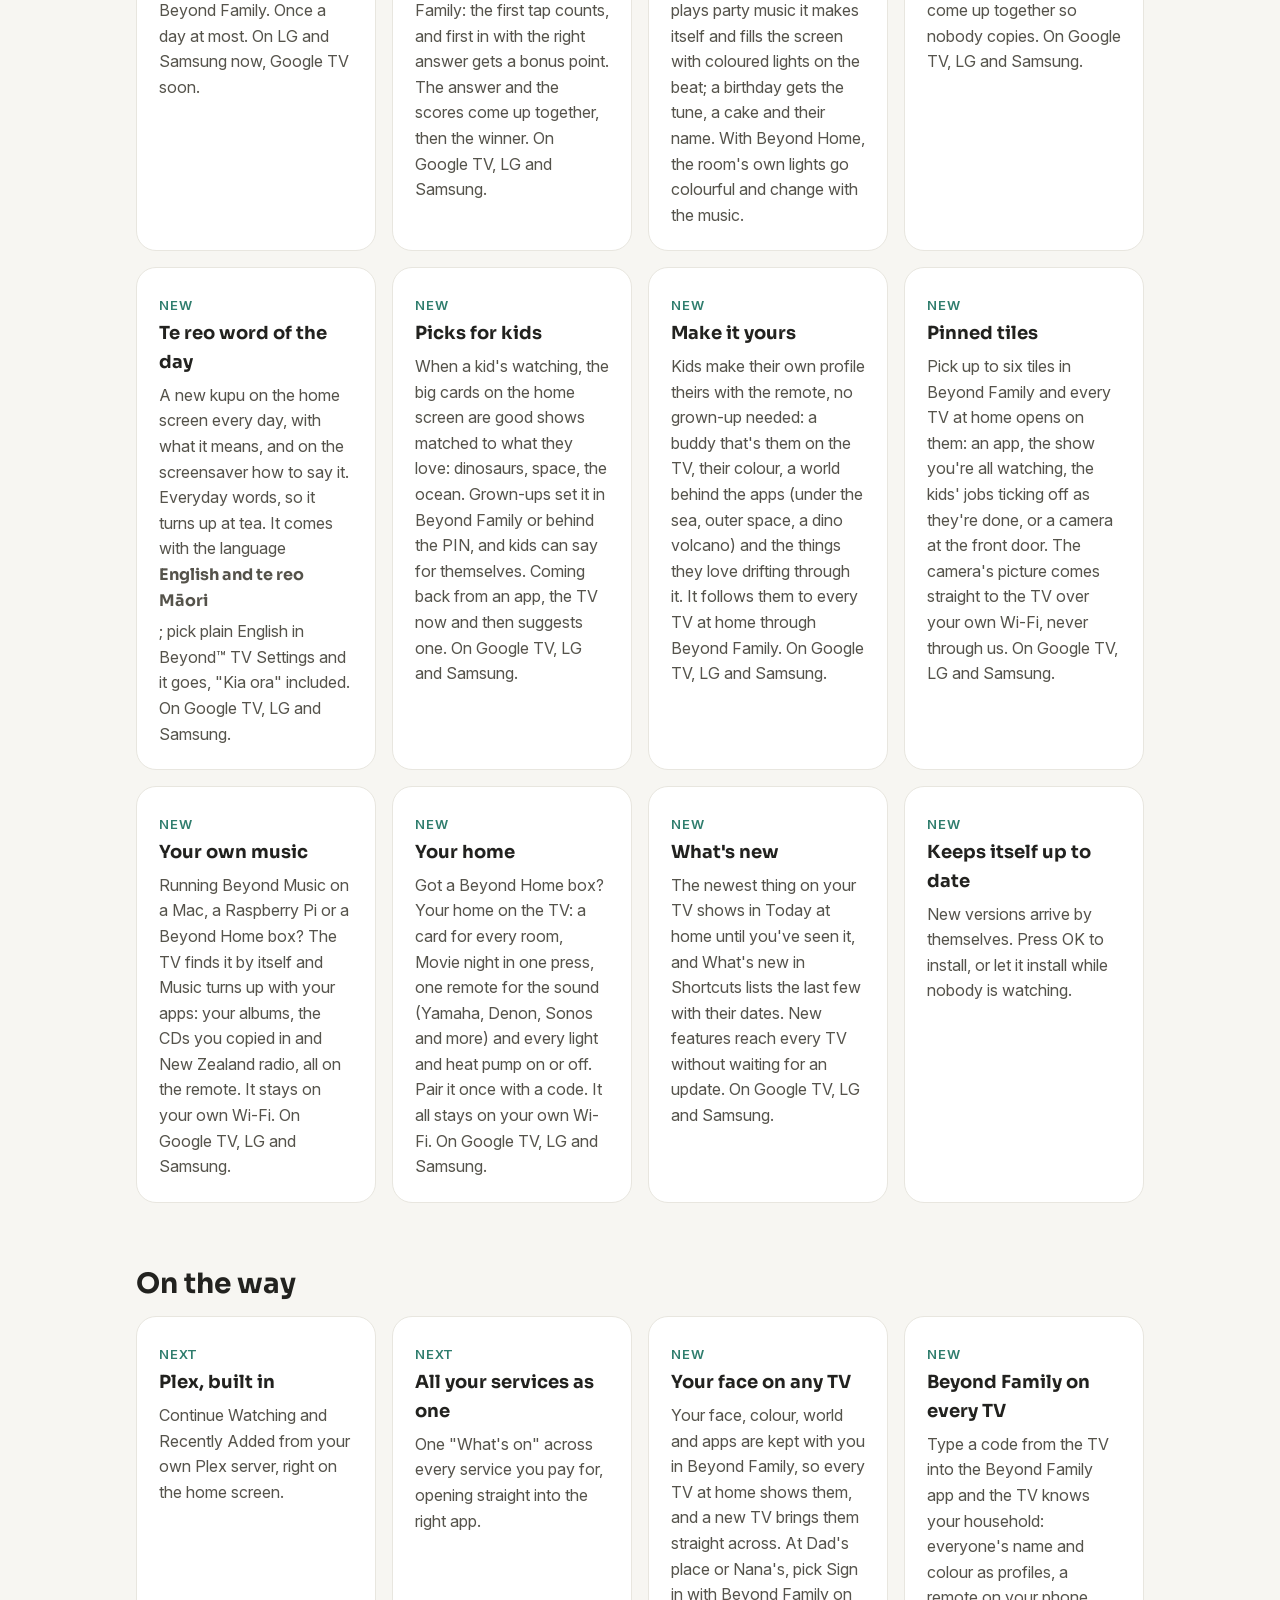
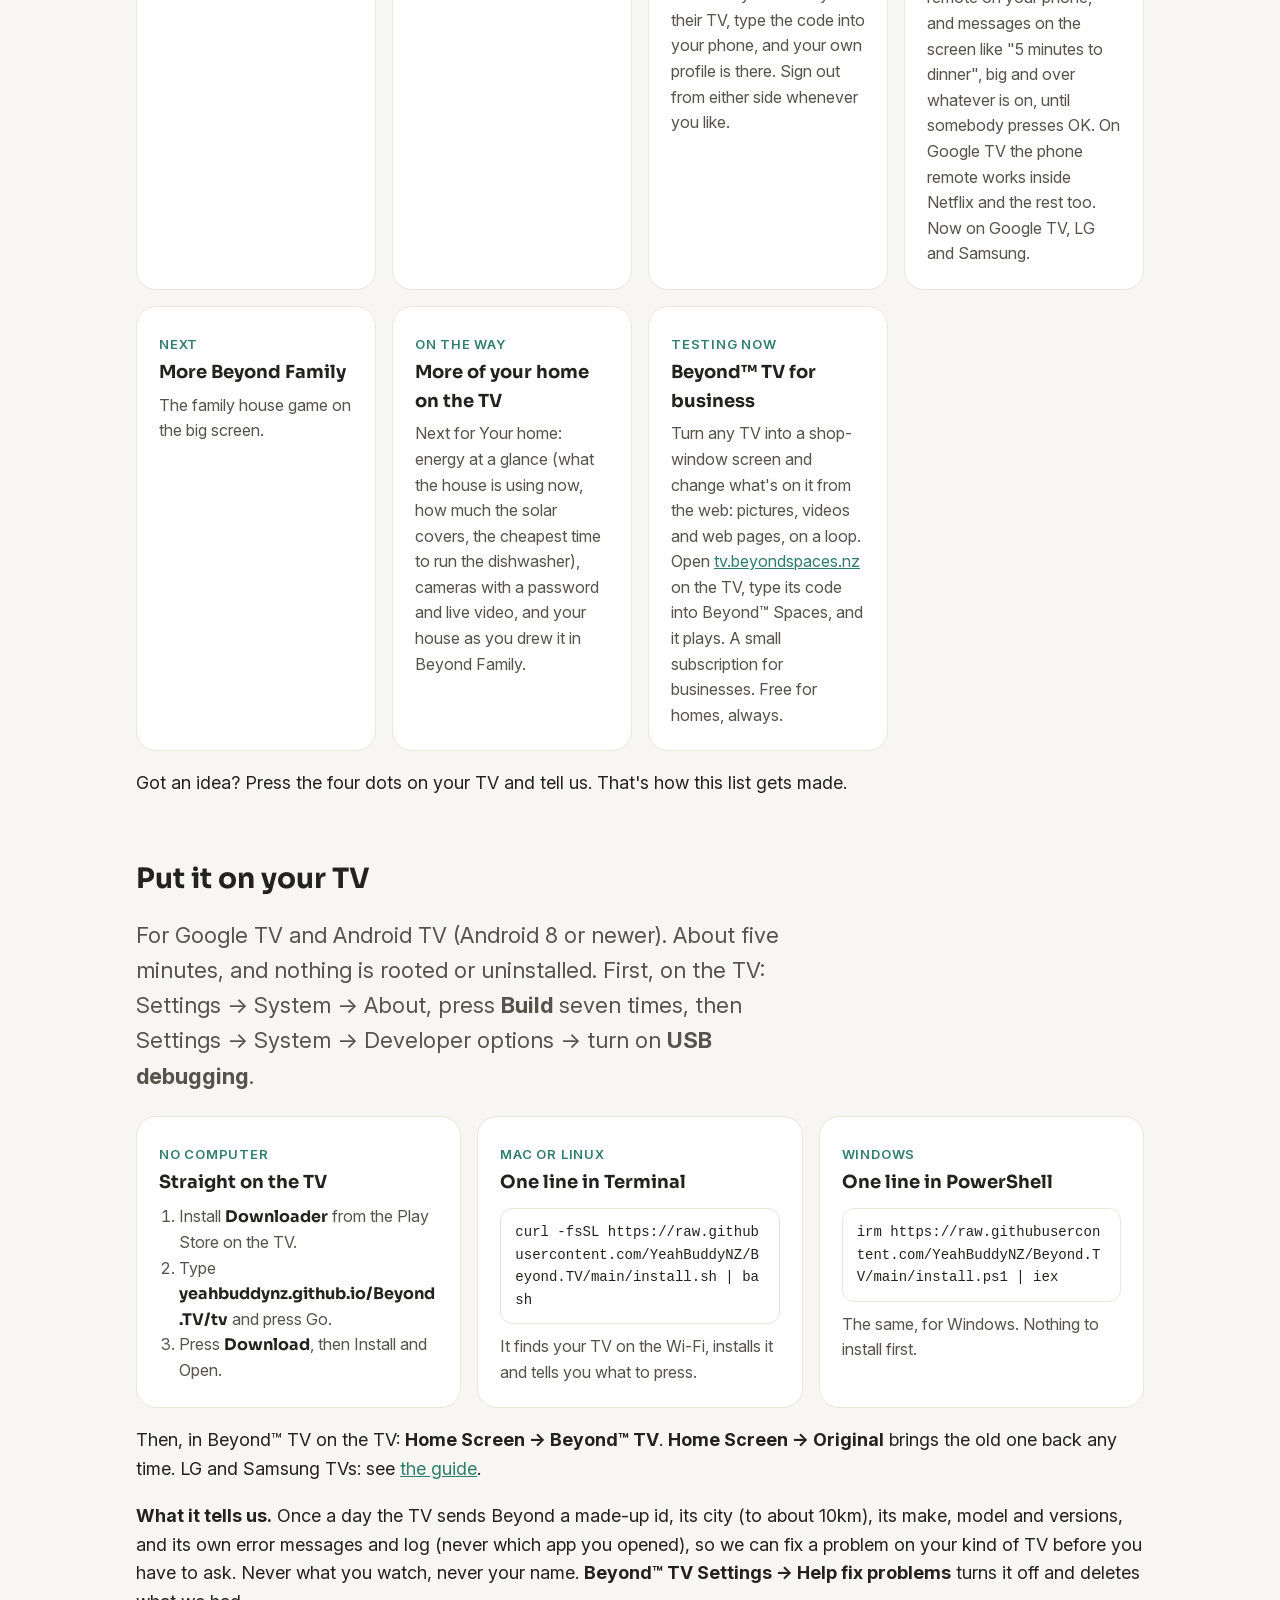
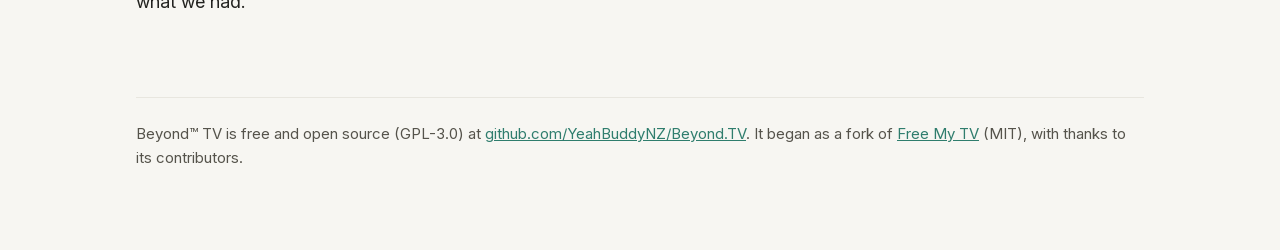
==== commit 3278c88c: "Merge main (Our week) into Getting started; renumber it ADR 0078, add its What's new line Co-Authore" ====
--- a/docs/index.html
+++ b/docs/index.html
@@ -99,6 +99,7 @@
     <div class="card"><span class="soon">New</span><b>Beyond™ TV Channels</b><p>Live TV now works like a real TV. Press Live TV and the channel you had on last is playing; up and down change channel, the number buttons jump straight to one, and OK opens the guide over the picture. Our own NZ channels sit up the front: NZ News (1News, RNZ, Te Karere, Te Ao Māori News), NZ Music from 24 Kiwi artists' own channels, NZ Shows and NZ Sport (All Blacks, Black Caps, Black Ferns, Silver Ferns), then the world news channels, kids' channels and your apps. <i>Choose channels</i> turns off the ones you never watch, for each person. On Google TV, LG and Samsung.</p></div>
     <div class="card"><span class="soon">New</span><b>Live TV, free</b><p>The Live TV button opens every free channel in one place, as logo tiles: your aerial, Freeview, TVNZ+ and ThreeNow, a Featured row (Sky News, ABC News Live, NBC News NOW, Al Jazeera, LiveNOW from FOX), world news around the clock from CNN, DW, France 24, NHK, Bloomberg and more, FOX Weather, NASA's space station and Lofi Girl, and Plex's free channels. Only channels that are live right now show, so every one plays. Thinking of dropping Sky? <i>Which channels can I get?</i> says plainly what's free and what only Sky sells. On Google TV, LG and Samsung.</p></div>
     <div class="card"><span class="soon">New</span><b>Live TV: now, next and your favourites</b><p>Every channel tile shows what's on now, and the one you're on says what's up next and what time it starts. Hold OK on a channel to pin it to the top in <i>Your favourites</i>, for whoever is watching. No settings, just the remote. On Google TV, LG and Samsung.</p></div>
+    <div class="card"><span class="soon">New</span><b>Getting started, with the remote</b><p>The first time Beyond™ TV comes up on a new TV, it asks three easy questions with big buttons: which town you're in, whether kids watch too, and if you'd like a te reo Māori word each day. Nothing to type and nothing technical. Then it shows a code to scan with your phone for the Drop Sky setup check, so you know what you can stop paying for.</p></div>
     <div class="card"><span class="soon">New</span><b>Drop Sky: the handout and the setup check</b><p>One page to print or send: what's free with Beyond™ TV, what only Sky sells, what streaming costs, and what you'd save from your own Sky bill (<a href="https://gobeyond.nz/tv/drop-sky">gobeyond.nz/tv/drop-sky</a>). The setup check asks four plain questions and says if your TV is ready, what to keep paying for, then six things to check once it's in (<a href="https://gobeyond.nz/tv/check">gobeyond.nz/tv/check</a>).</p></div>
     <div class="card"><span class="soon">New</span><b>Light show</b><p>Your music drawn as light on the big screen, moving only to real sound, in eleven looks from fireworks and a dance floor to a tunnel, a kaleidoscope, a lava lamp and a galaxy, changed with the arrows. Piano notes names the note being played, like C or F♯, and lights its key on a keyboard. Press up to heart a look: everyone in the house keeps their own favourites, and theirs come first. It plays your own songs from Beyond™ Music, hears the TV's own sound on Google TV (so Spotify or YouTube Music can drive it), listens to the room through a USB microphone or webcam (and tells you plainly when the only microphone is the remote's, which can't hear the room), keeps the beat as you tap OK along to the music, or shows calm lights with no sound. Plug in a webcam and wave: ripples of light spread from wherever you move, bigger the louder the music. The sound and the camera are only measured, on the TV: nothing is recorded, shown or sent, and going Home ends the show so nothing runs behind it. Games › Light show.</p></div>
     <div class="card"><span class="soon">New</span><b>School lunches</b><p>Kids swipe through lunch ideas and fill their week, then you get the list of what they chose, a Sunday cook-up to make it ahead, and the shopping list. All nut free. Games › School lunches.</p></div>
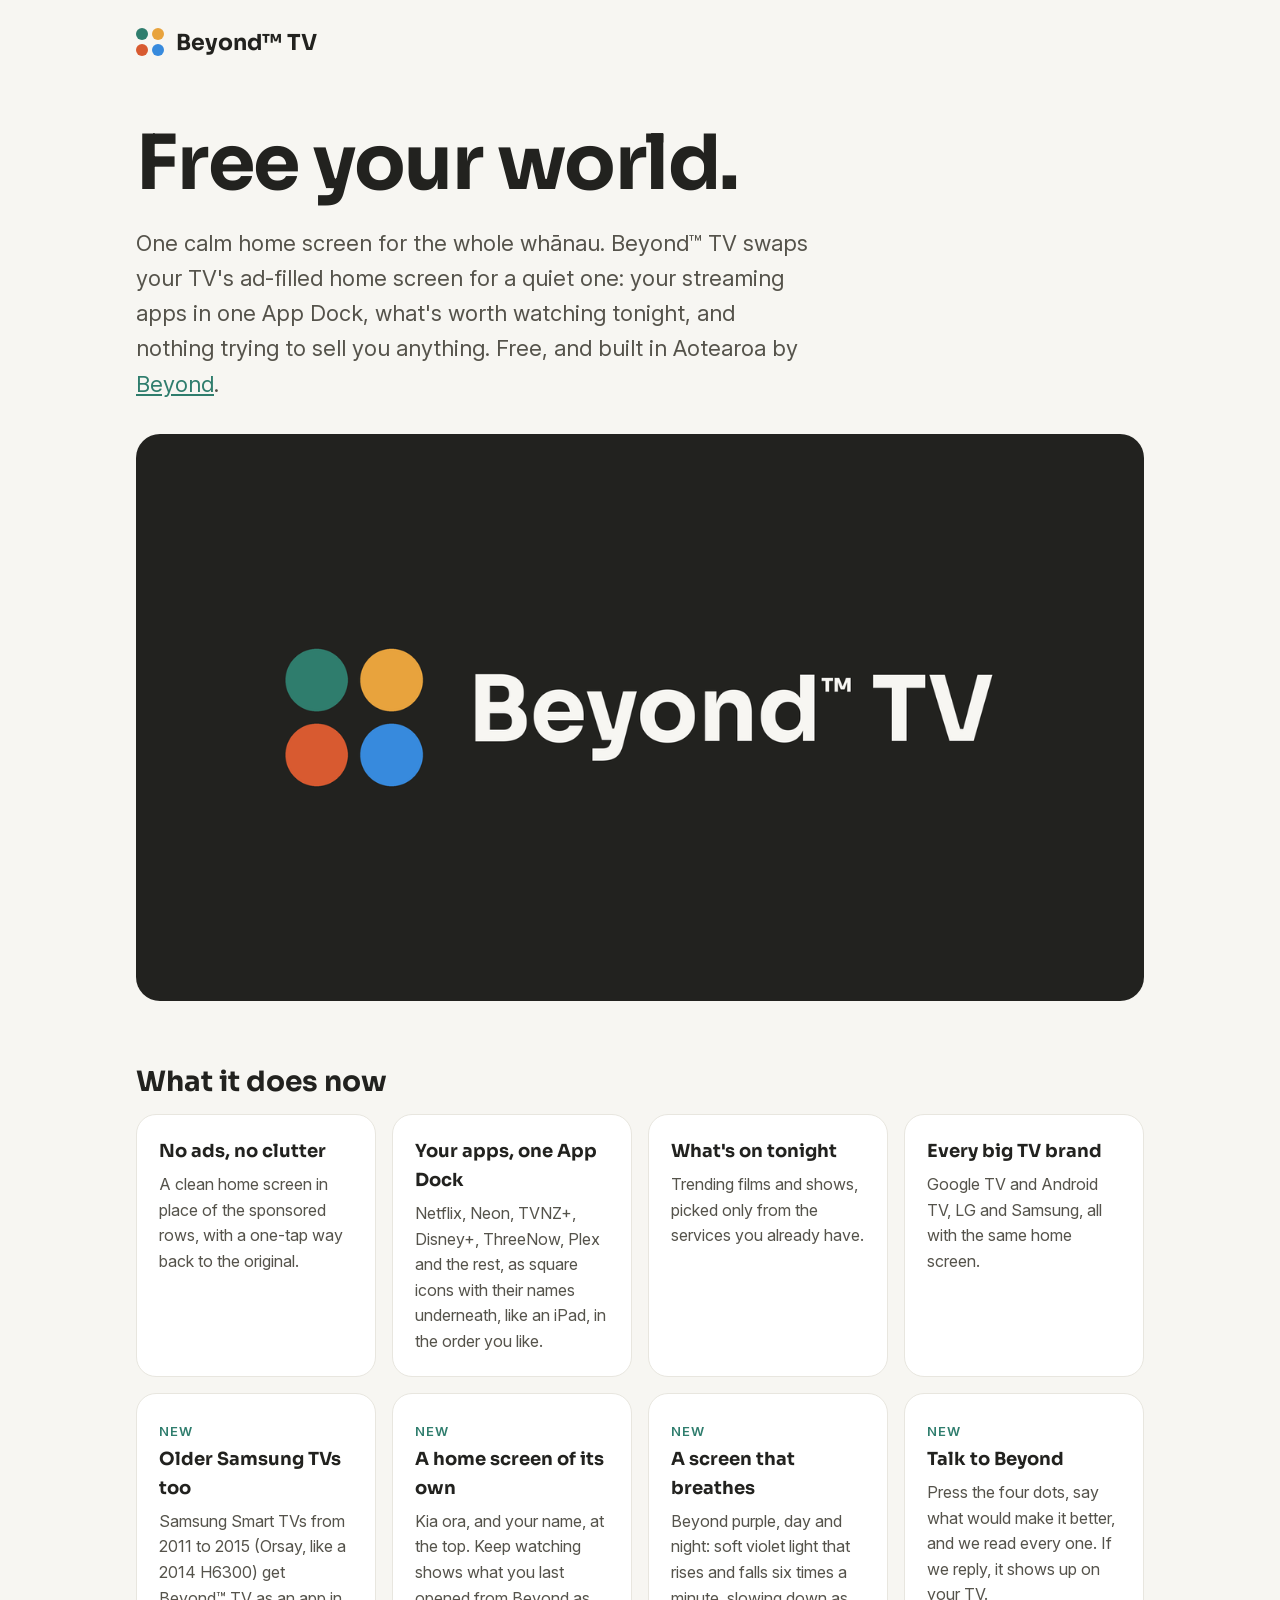
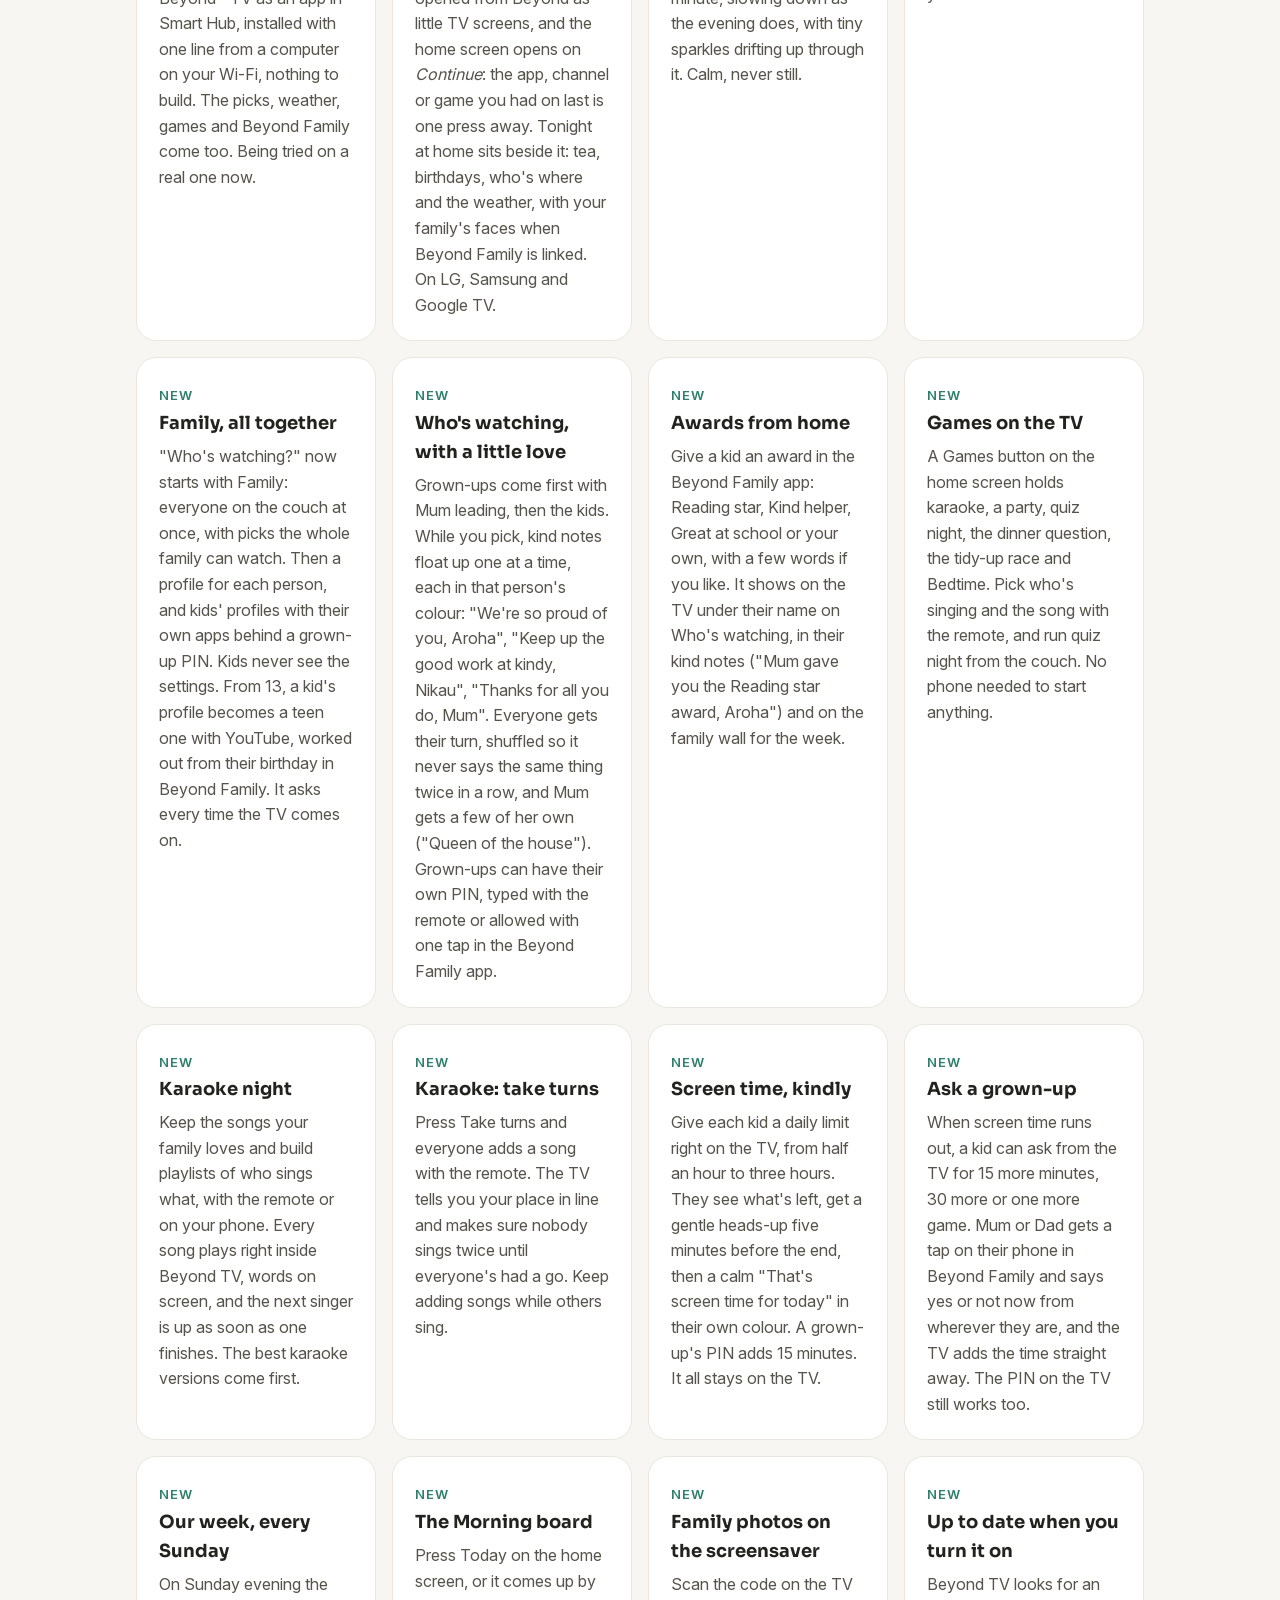
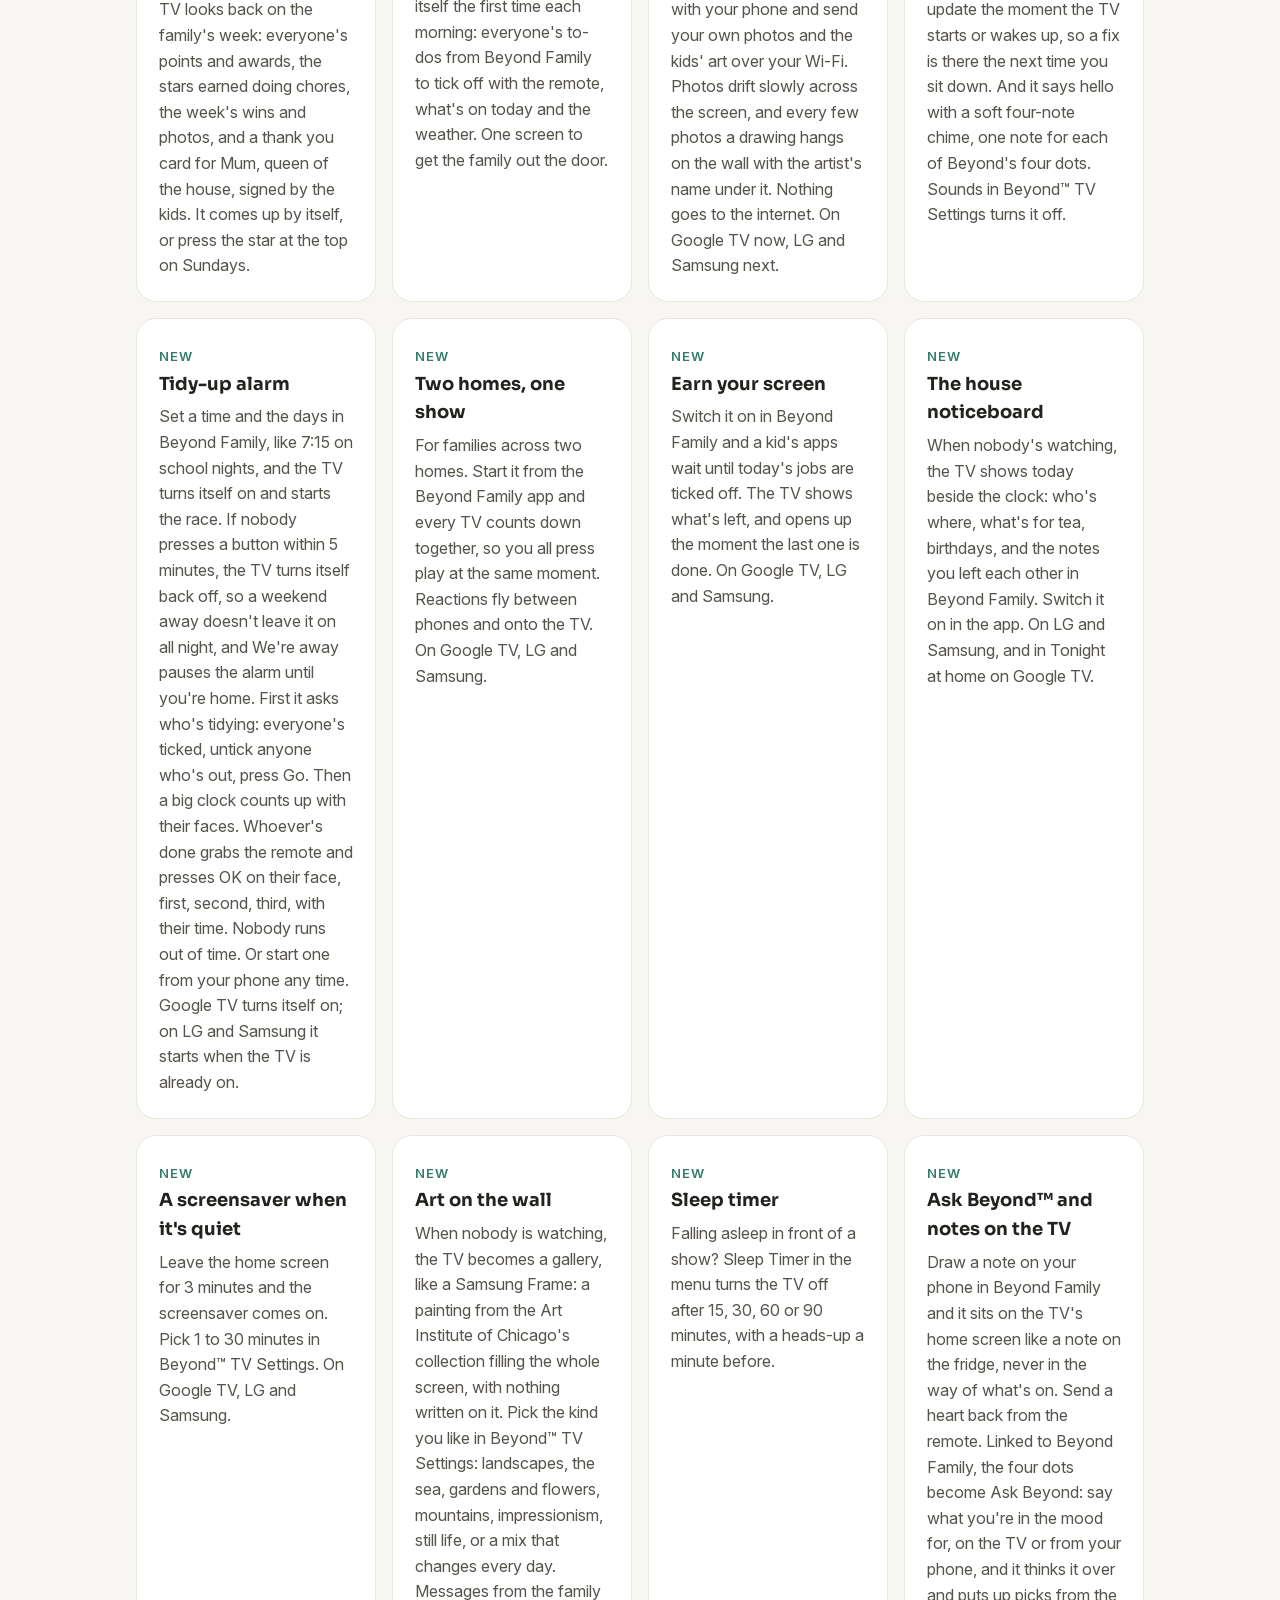
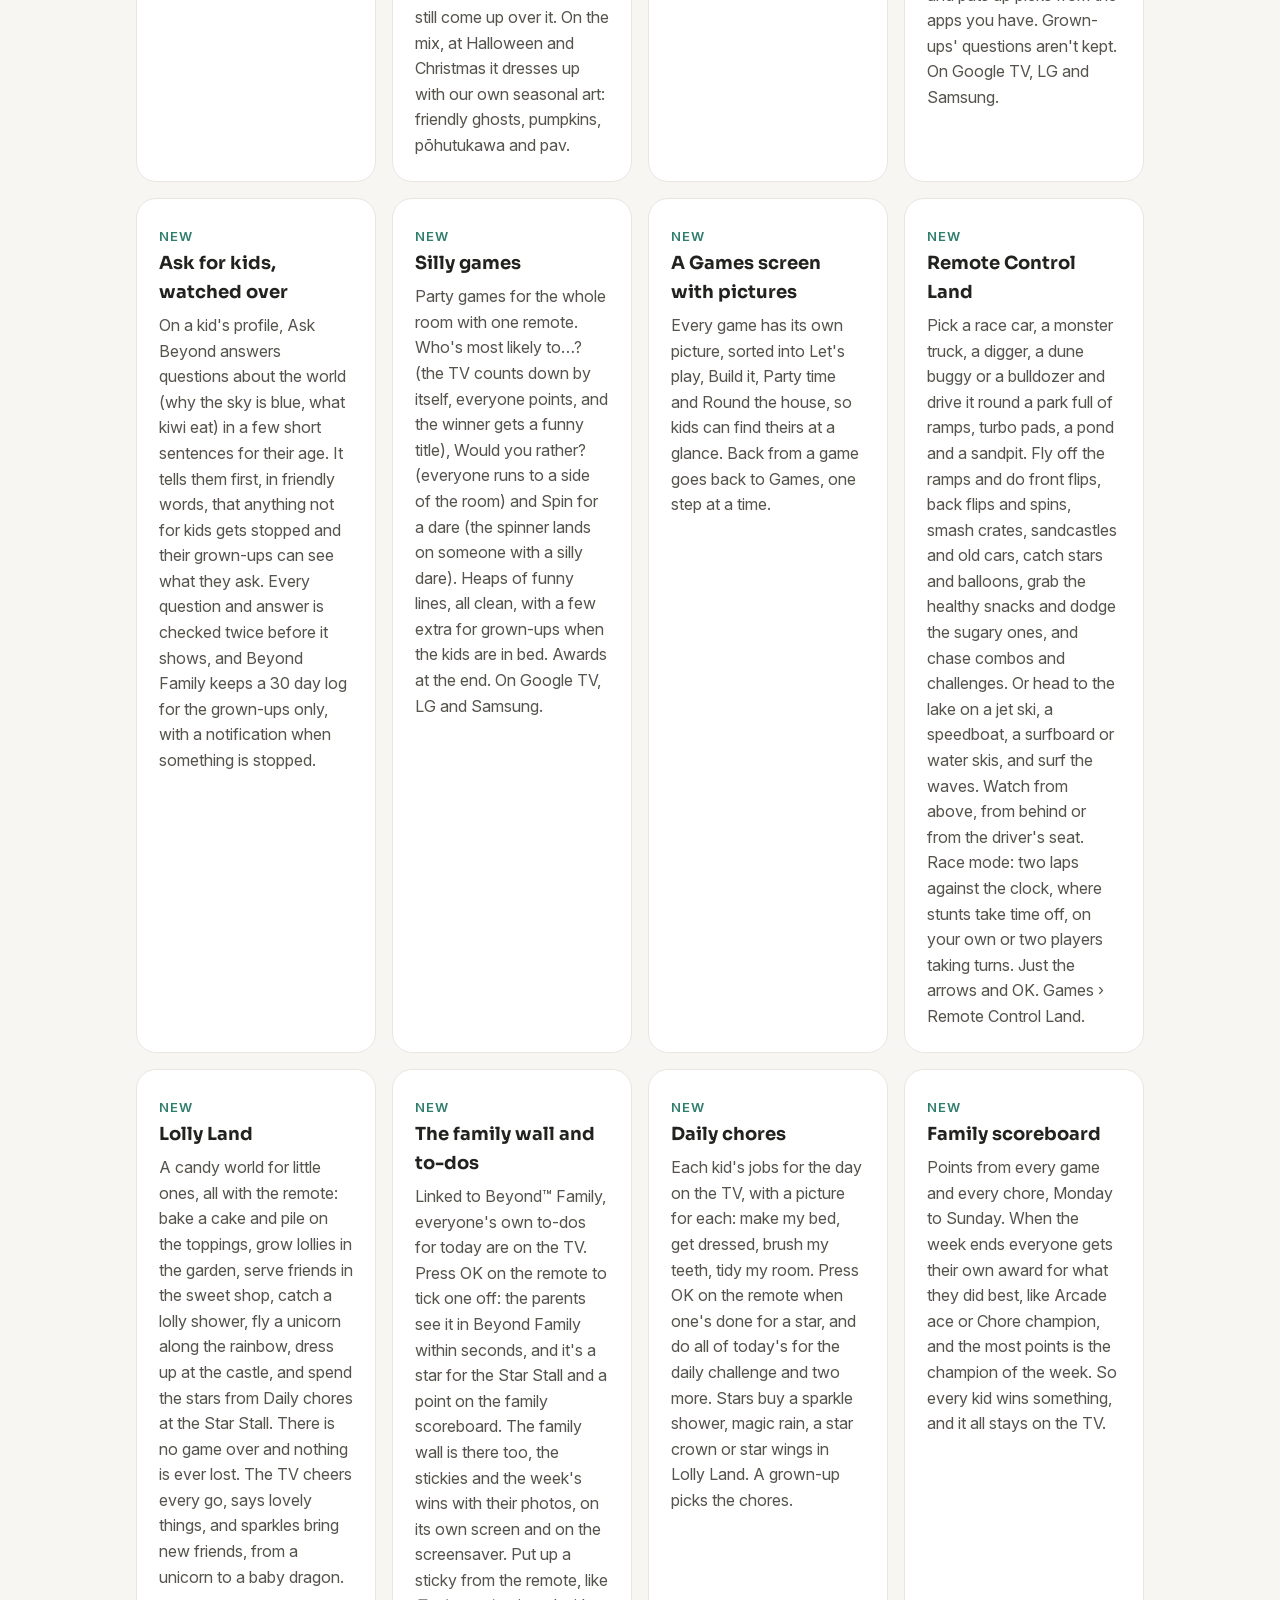
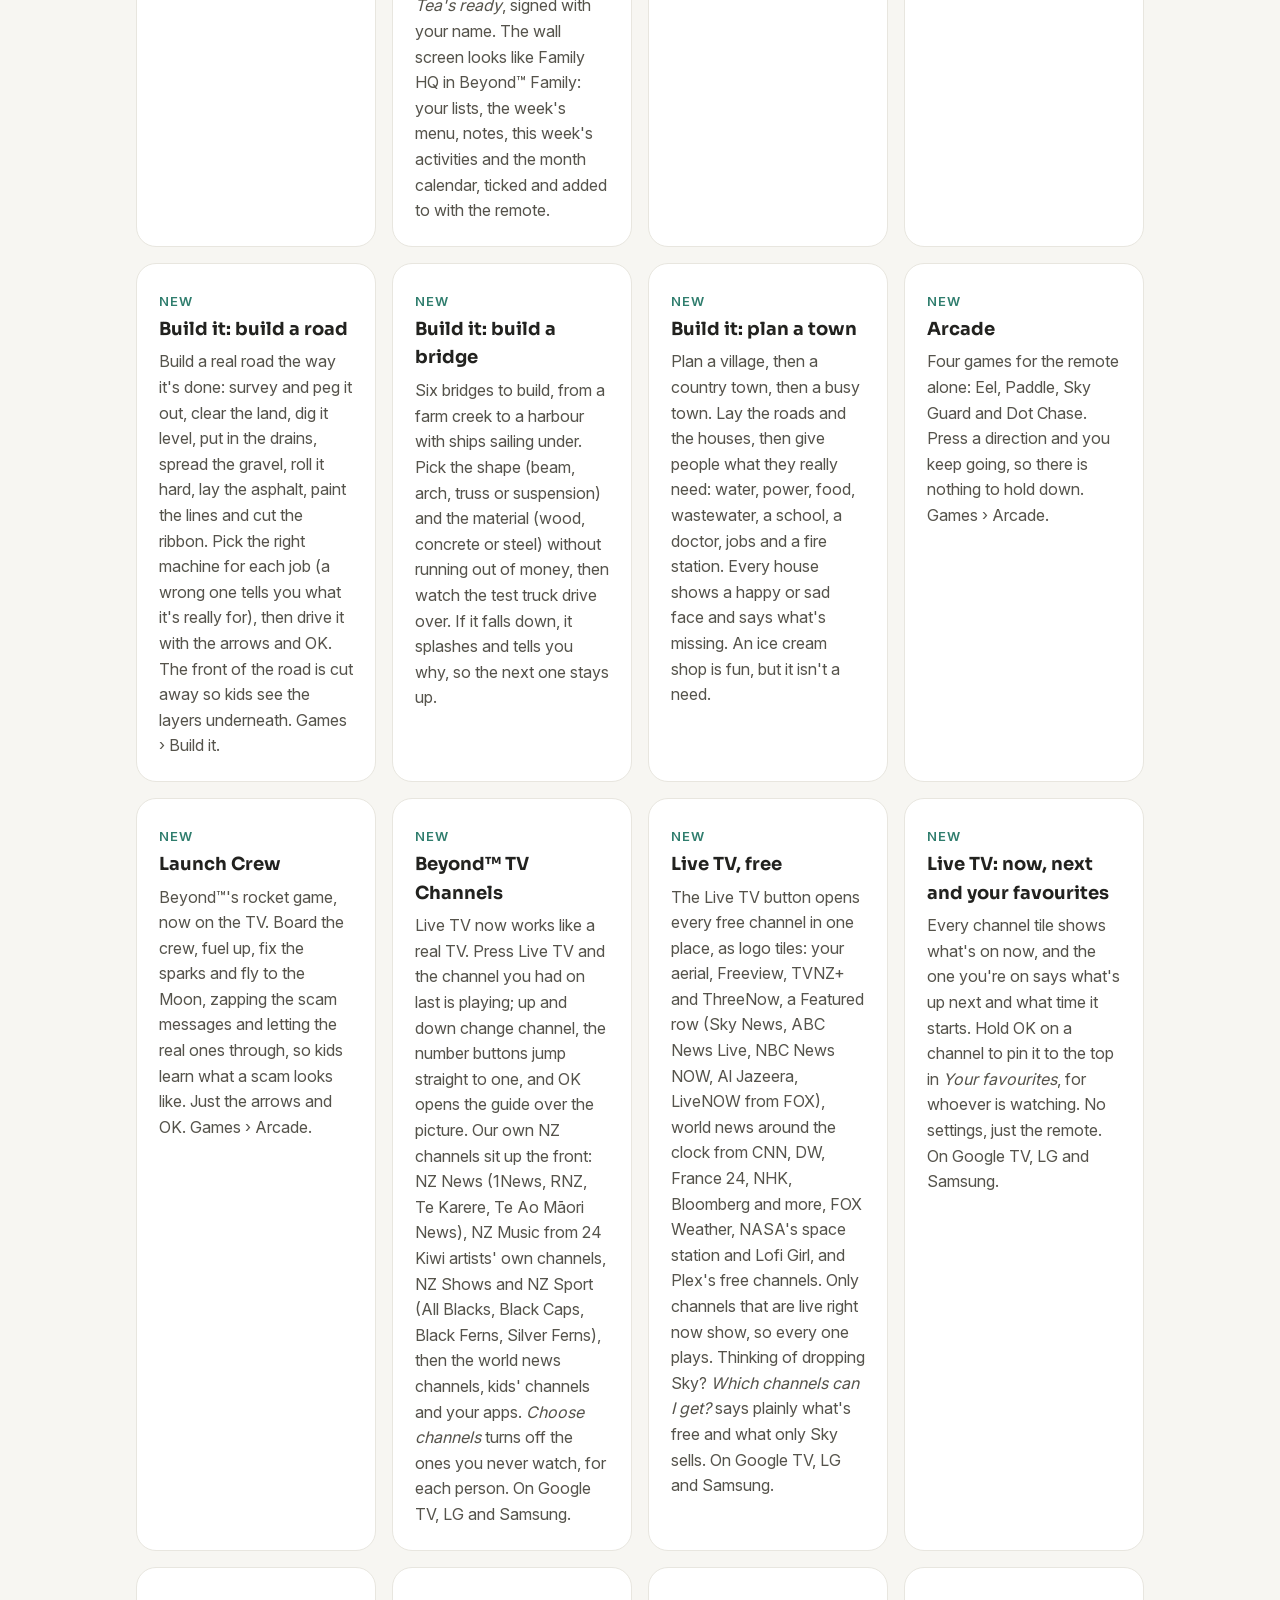
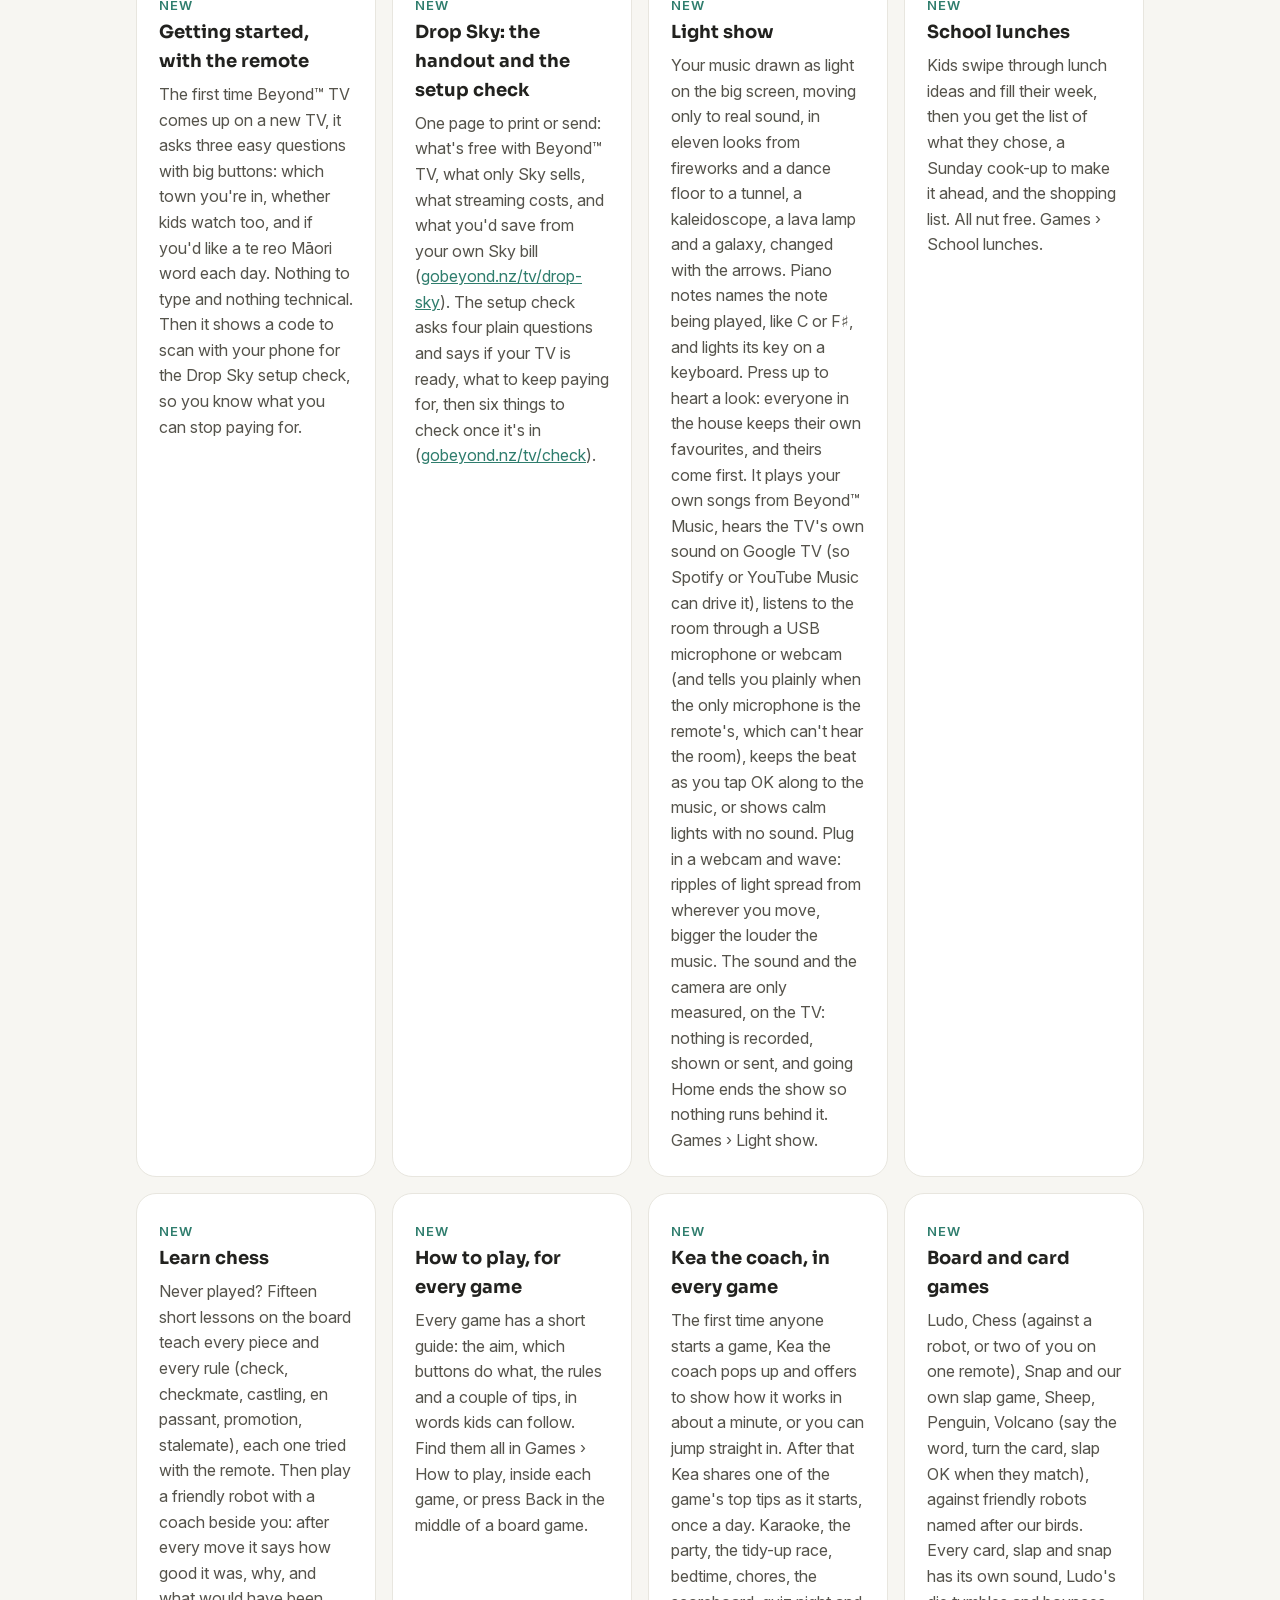
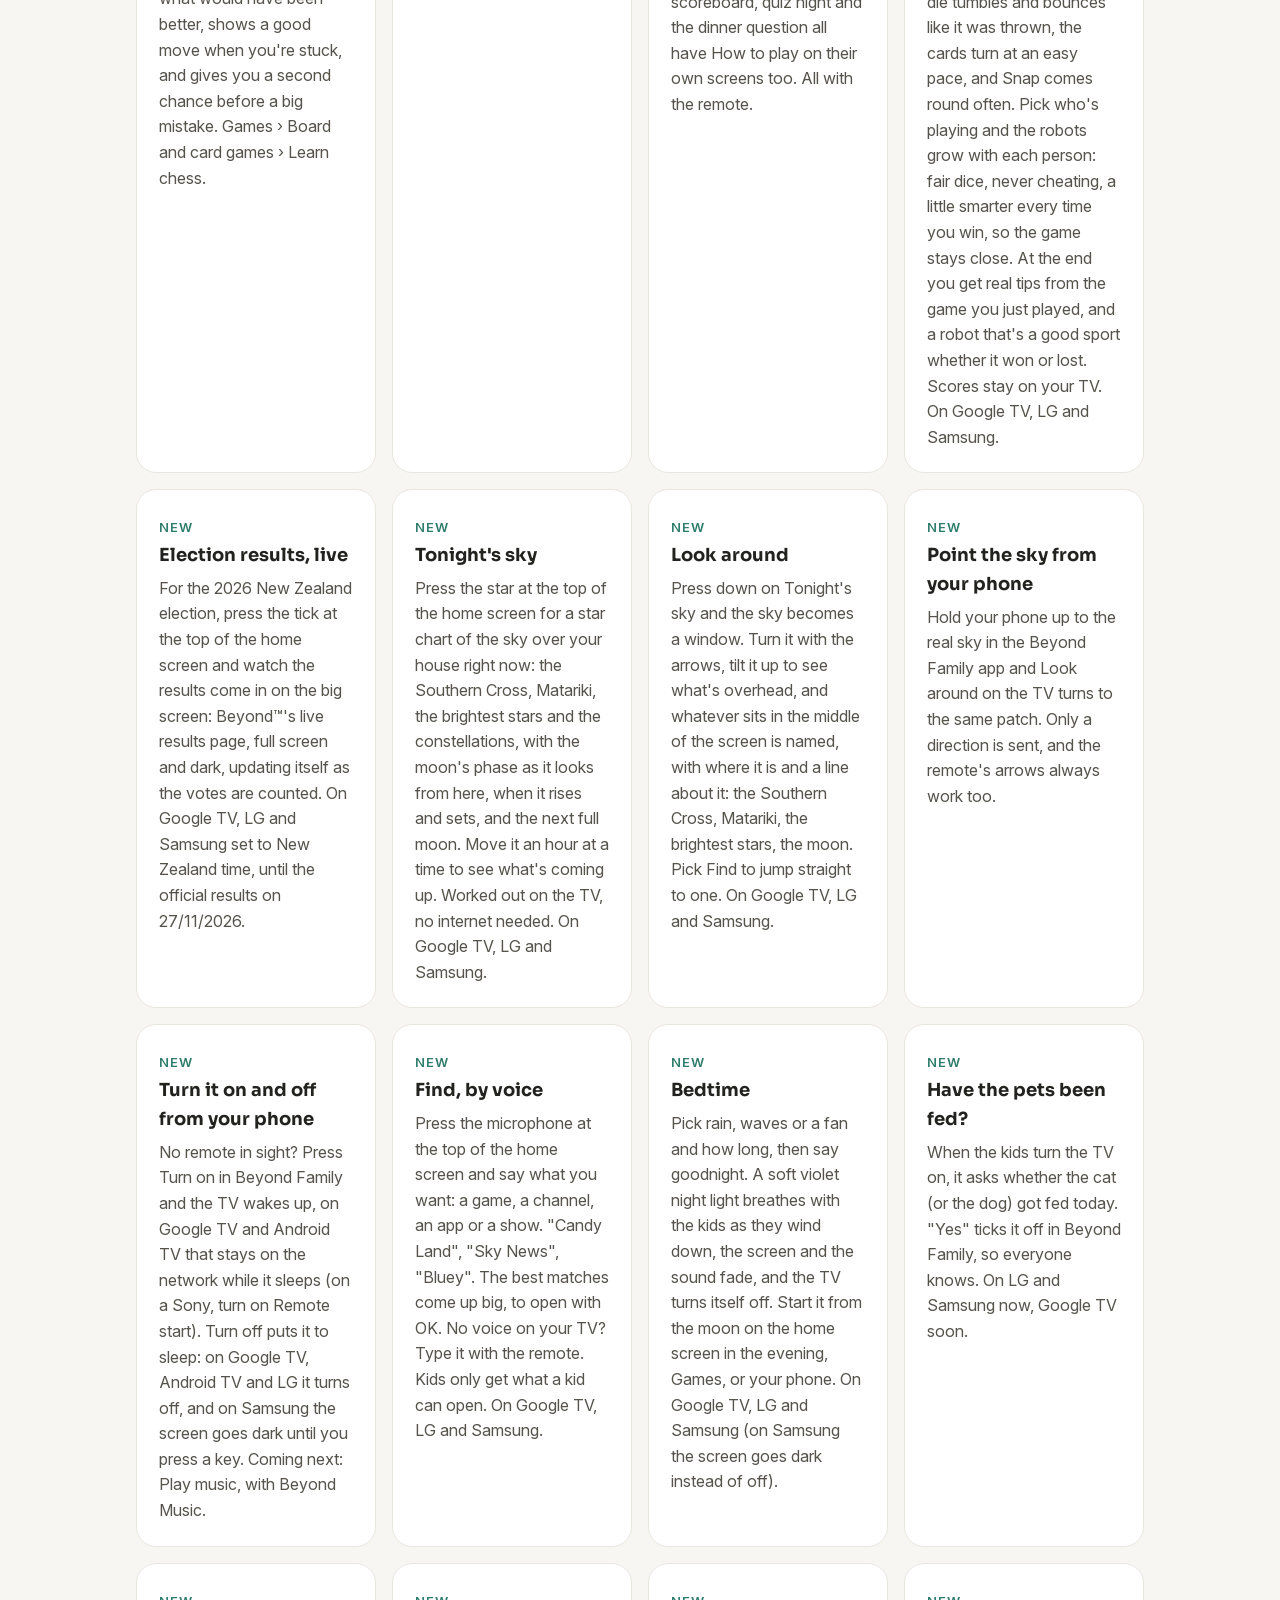
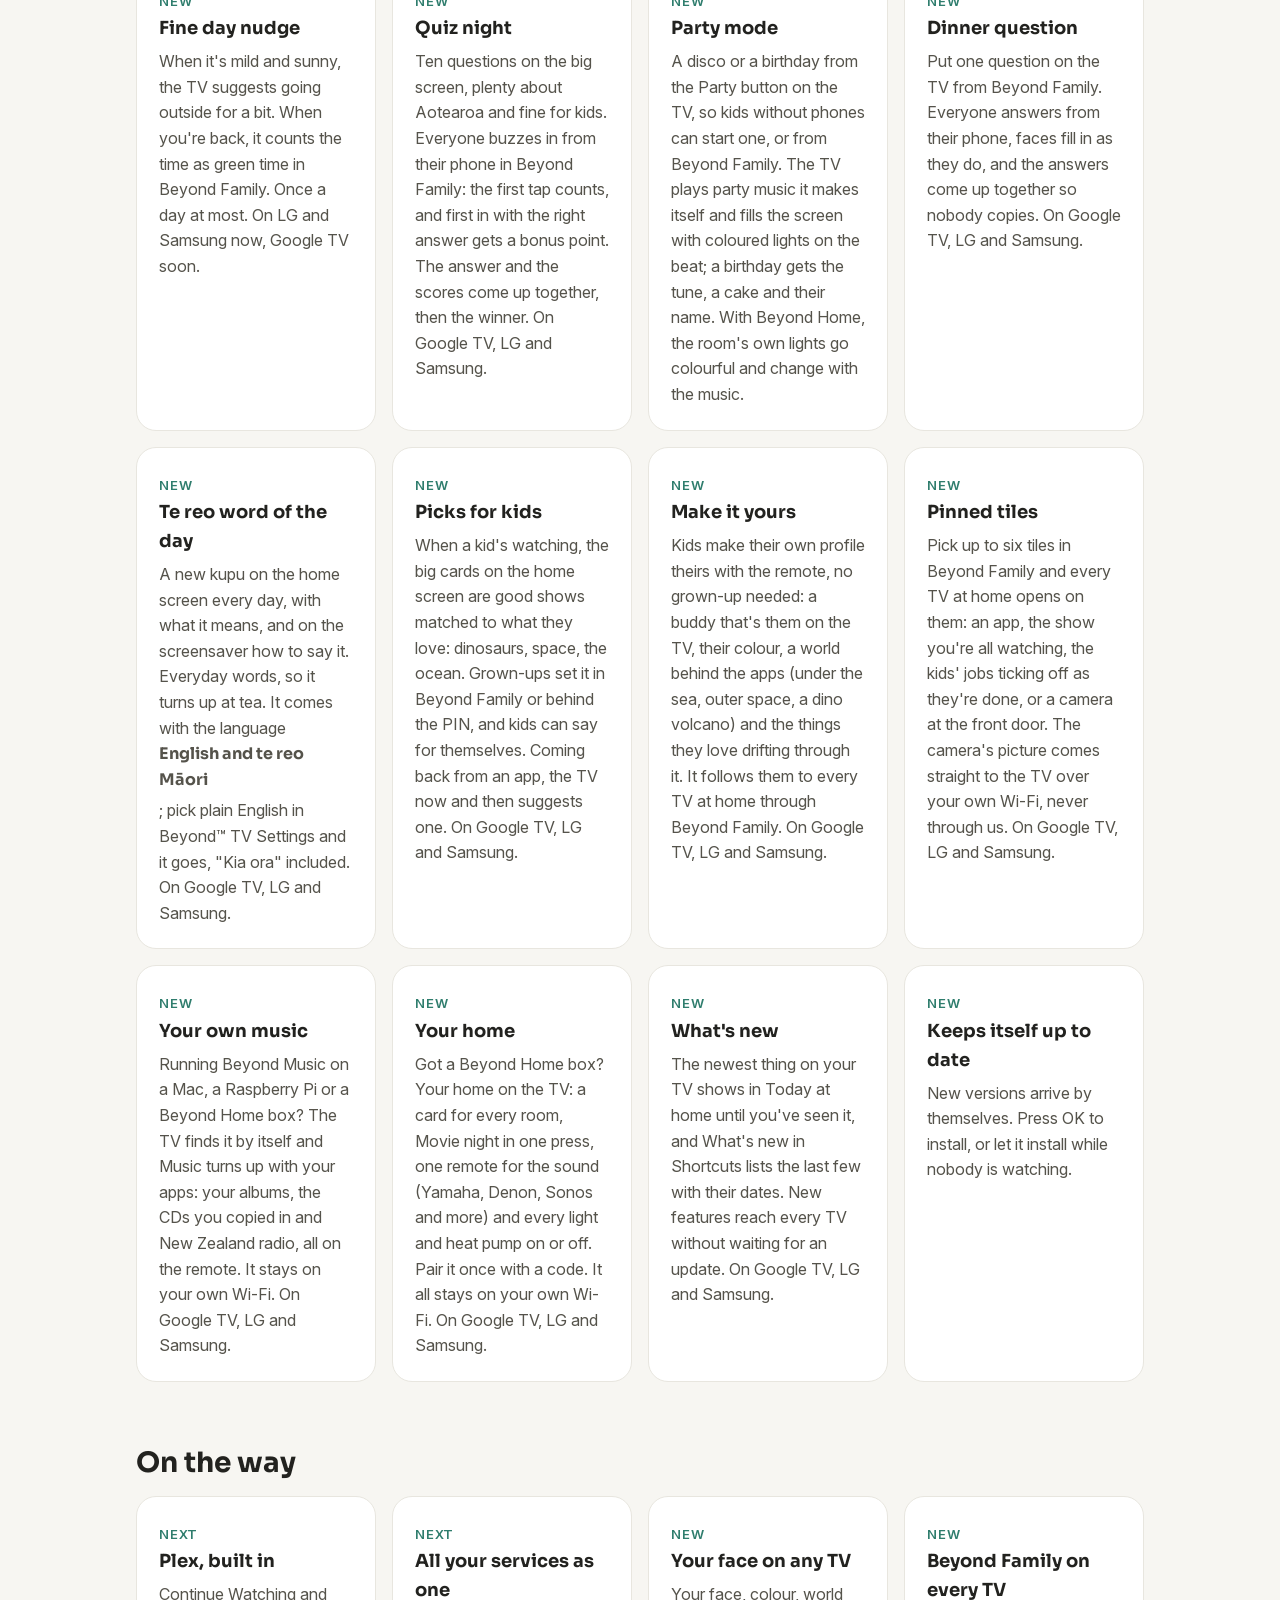
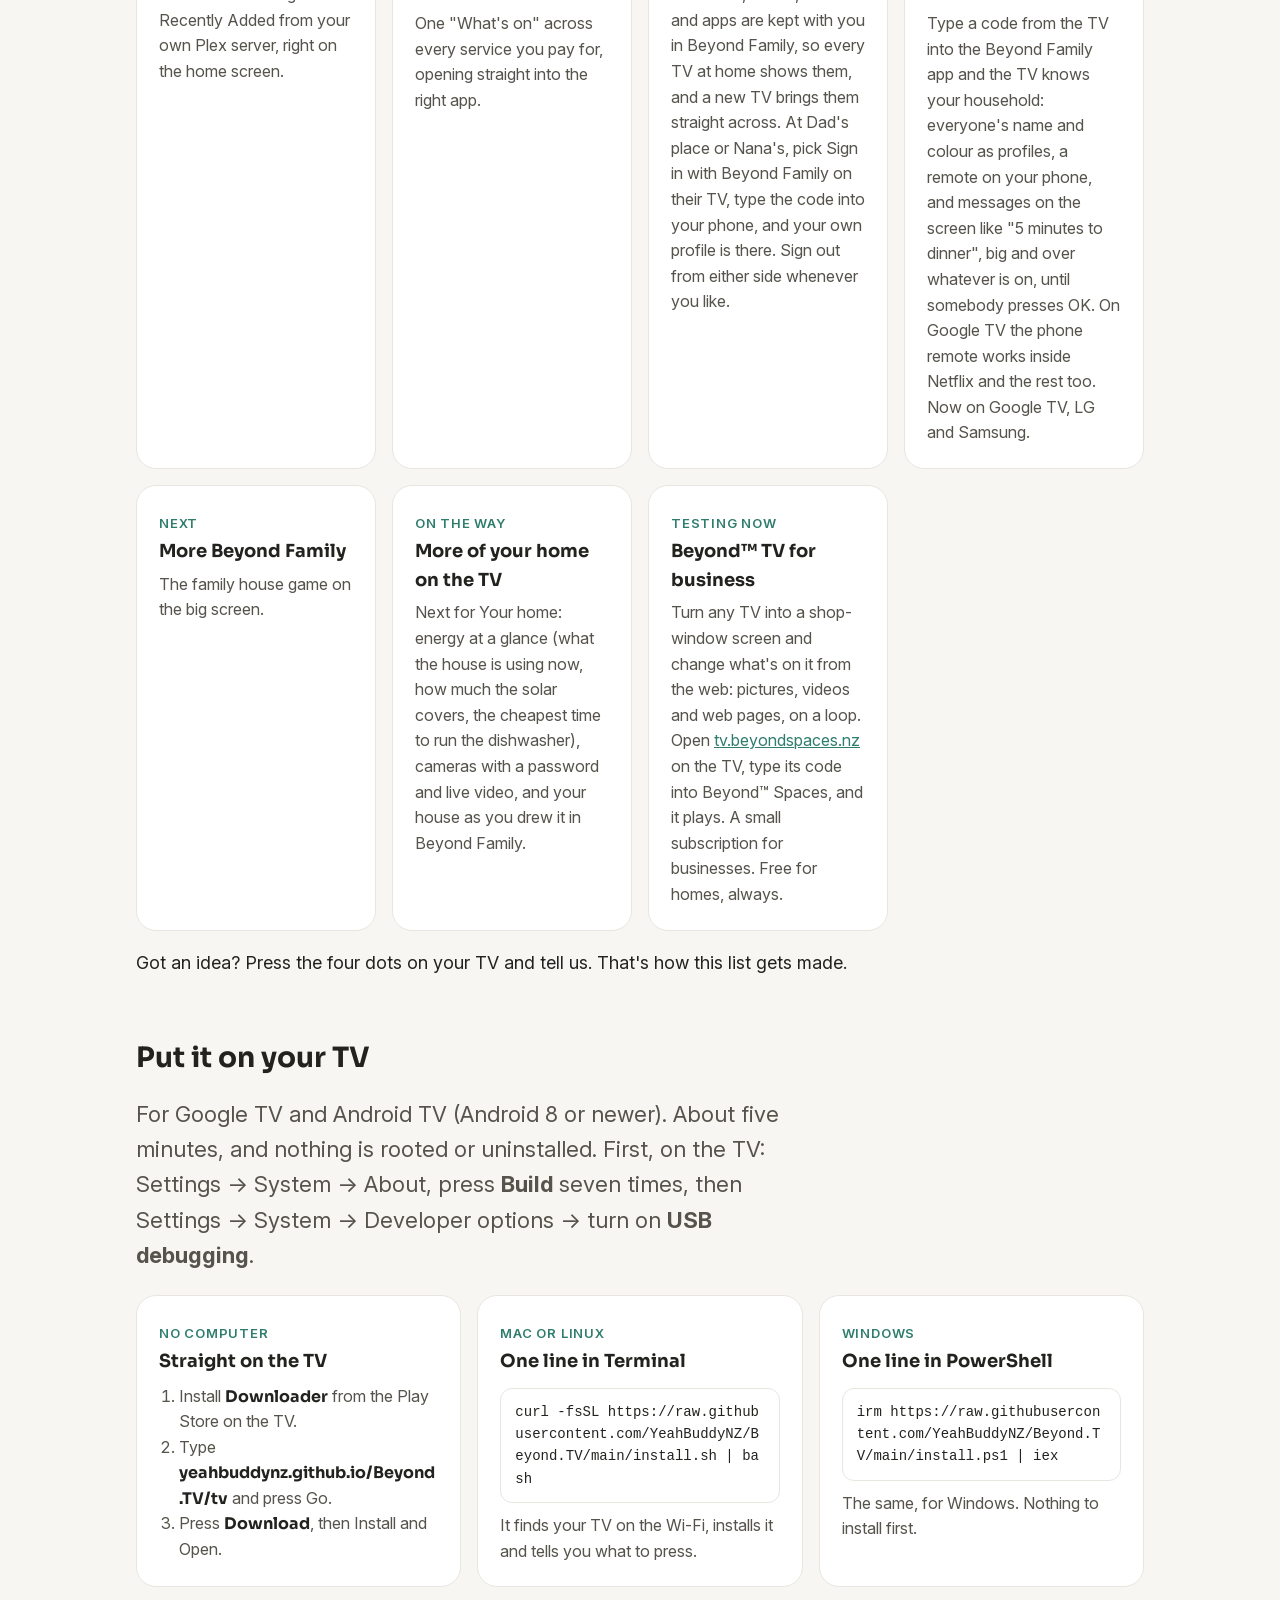
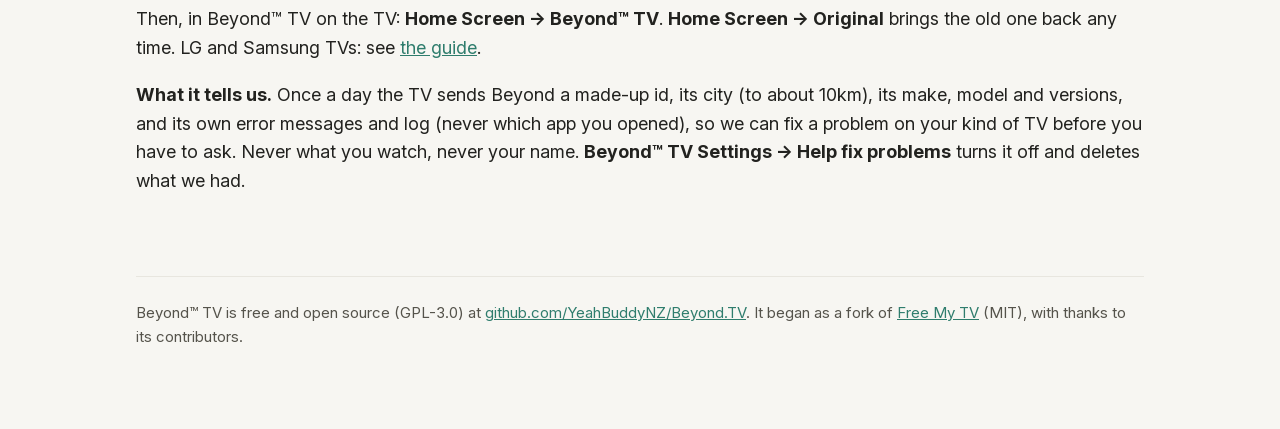
==== commit f73221c3: "Family wall looks like Family HQ: lists, menu, notes, this week and the month (ADR 0079) Co-Authored" ====
--- a/docs/index.html
+++ b/docs/index.html
@@ -88,7 +88,7 @@
     <div class="card"><span class="soon">New</span><b>A Games screen with pictures</b><p>Every game has its own picture, sorted into Let's play, Build it, Party time and Round the house, so kids can find theirs at a glance. Back from a game goes back to Games, one step at a time.</p></div>
     <div class="card"><span class="soon">New</span><b>Remote Control Land</b><p>Pick a race car, a monster truck, a digger, a dune buggy or a bulldozer and drive it round a park full of ramps, turbo pads, a pond and a sandpit. Fly off the ramps and do front flips, back flips and spins, smash crates, sandcastles and old cars, catch stars and balloons, grab the healthy snacks and dodge the sugary ones, and chase combos and challenges. Or head to the lake on a jet ski, a speedboat, a surfboard or water skis, and surf the waves. Watch from above, from behind or from the driver's seat. Race mode: two laps against the clock, where stunts take time off, on your own or two players taking turns. Just the arrows and OK. Games › Remote Control Land.</p></div>
     <div class="card"><span class="soon">New</span><b>Lolly Land</b><p>A candy world for little ones, all with the remote: bake a cake and pile on the toppings, grow lollies in the garden, serve friends in the sweet shop, catch a lolly shower, fly a unicorn along the rainbow, dress up at the castle, and spend the stars from Daily chores at the Star Stall. There is no game over and nothing is ever lost. The TV cheers every go, says lovely things, and sparkles bring new friends, from a unicorn to a baby dragon.</p></div>
-    <div class="card"><span class="soon">New</span><b>The family wall and to-dos</b><p>Linked to Beyond™ Family, everyone's own to-dos for today are on the TV. Press OK on the remote to tick one off: the parents see it in Beyond Family within seconds, and it's a star for the Star Stall and a point on the family scoreboard. The family wall is there too, the stickies and the week's wins with their photos, on its own screen and on the screensaver. Put up a sticky from the remote, like <i>Tea's ready</i>, signed with your name.</p></div>
+    <div class="card"><span class="soon">New</span><b>The family wall and to-dos</b><p>Linked to Beyond™ Family, everyone's own to-dos for today are on the TV. Press OK on the remote to tick one off: the parents see it in Beyond Family within seconds, and it's a star for the Star Stall and a point on the family scoreboard. The family wall is there too, the stickies and the week's wins with their photos, on its own screen and on the screensaver. Put up a sticky from the remote, like <i>Tea's ready</i>, signed with your name. The wall screen looks like Family HQ in Beyond™ Family: your lists, the week's menu, notes, this week's activities and the month calendar, ticked and added to with the remote.</p></div>
     <div class="card"><span class="soon">New</span><b>Daily chores</b><p>Each kid's jobs for the day on the TV, with a picture for each: make my bed, get dressed, brush my teeth, tidy my room. Press OK on the remote when one's done for a star, and do all of today's for the daily challenge and two more. Stars buy a sparkle shower, magic rain, a star crown or star wings in Lolly Land. A grown-up picks the chores.</p></div>
     <div class="card"><span class="soon">New</span><b>Family scoreboard</b><p>Points from every game and every chore, Monday to Sunday. When the week ends everyone gets their own award for what they did best, like Arcade ace or Chore champion, and the most points is the champion of the week. So every kid wins something, and it all stays on the TV.</p></div>
     <div class="card"><span class="soon">New</span><b>Build it: build a road</b><p>Build a real road the way it's done: survey and peg it out, clear the land, dig it level, put in the drains, spread the gravel, roll it hard, lay the asphalt, paint the lines and cut the ribbon. Pick the right machine for each job (a wrong one tells you what it's really for), then drive it with the arrows and OK. The front of the road is cut away so kids see the layers underneath. Games › Build it.</p></div>
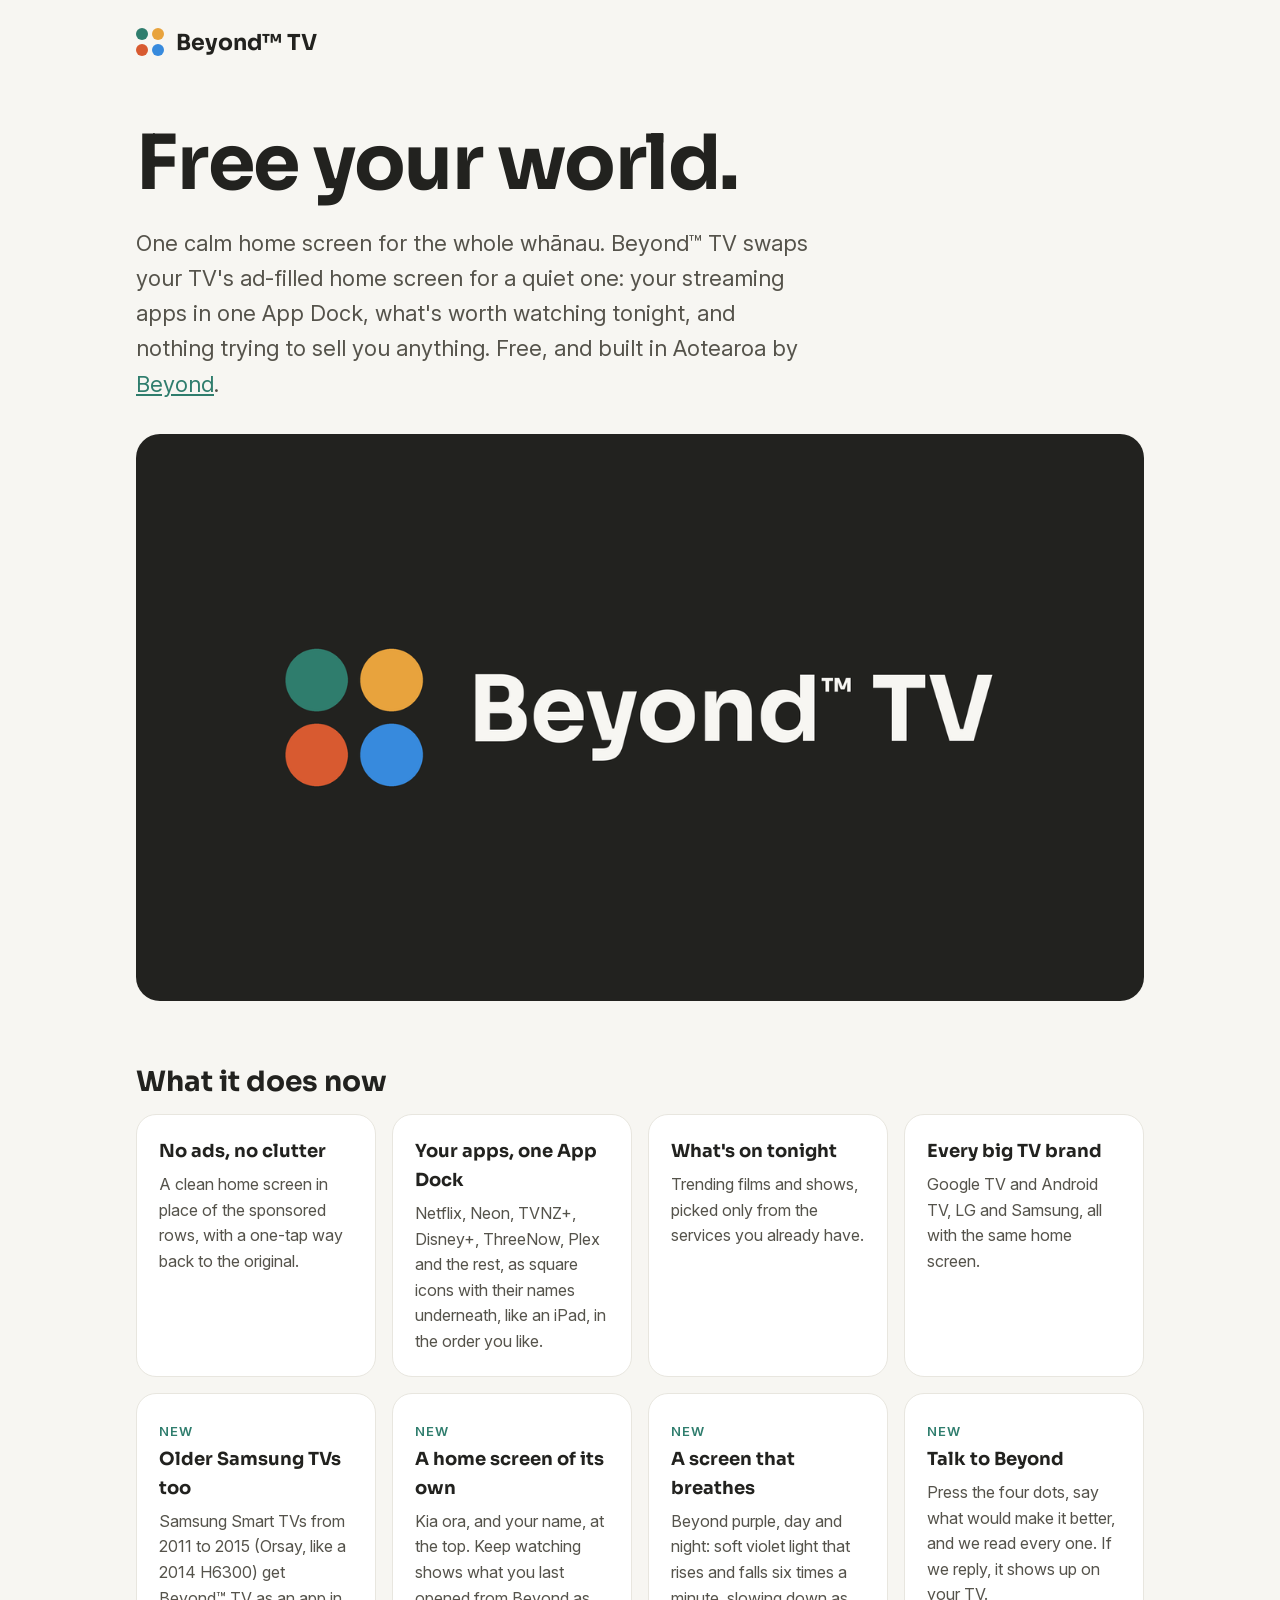
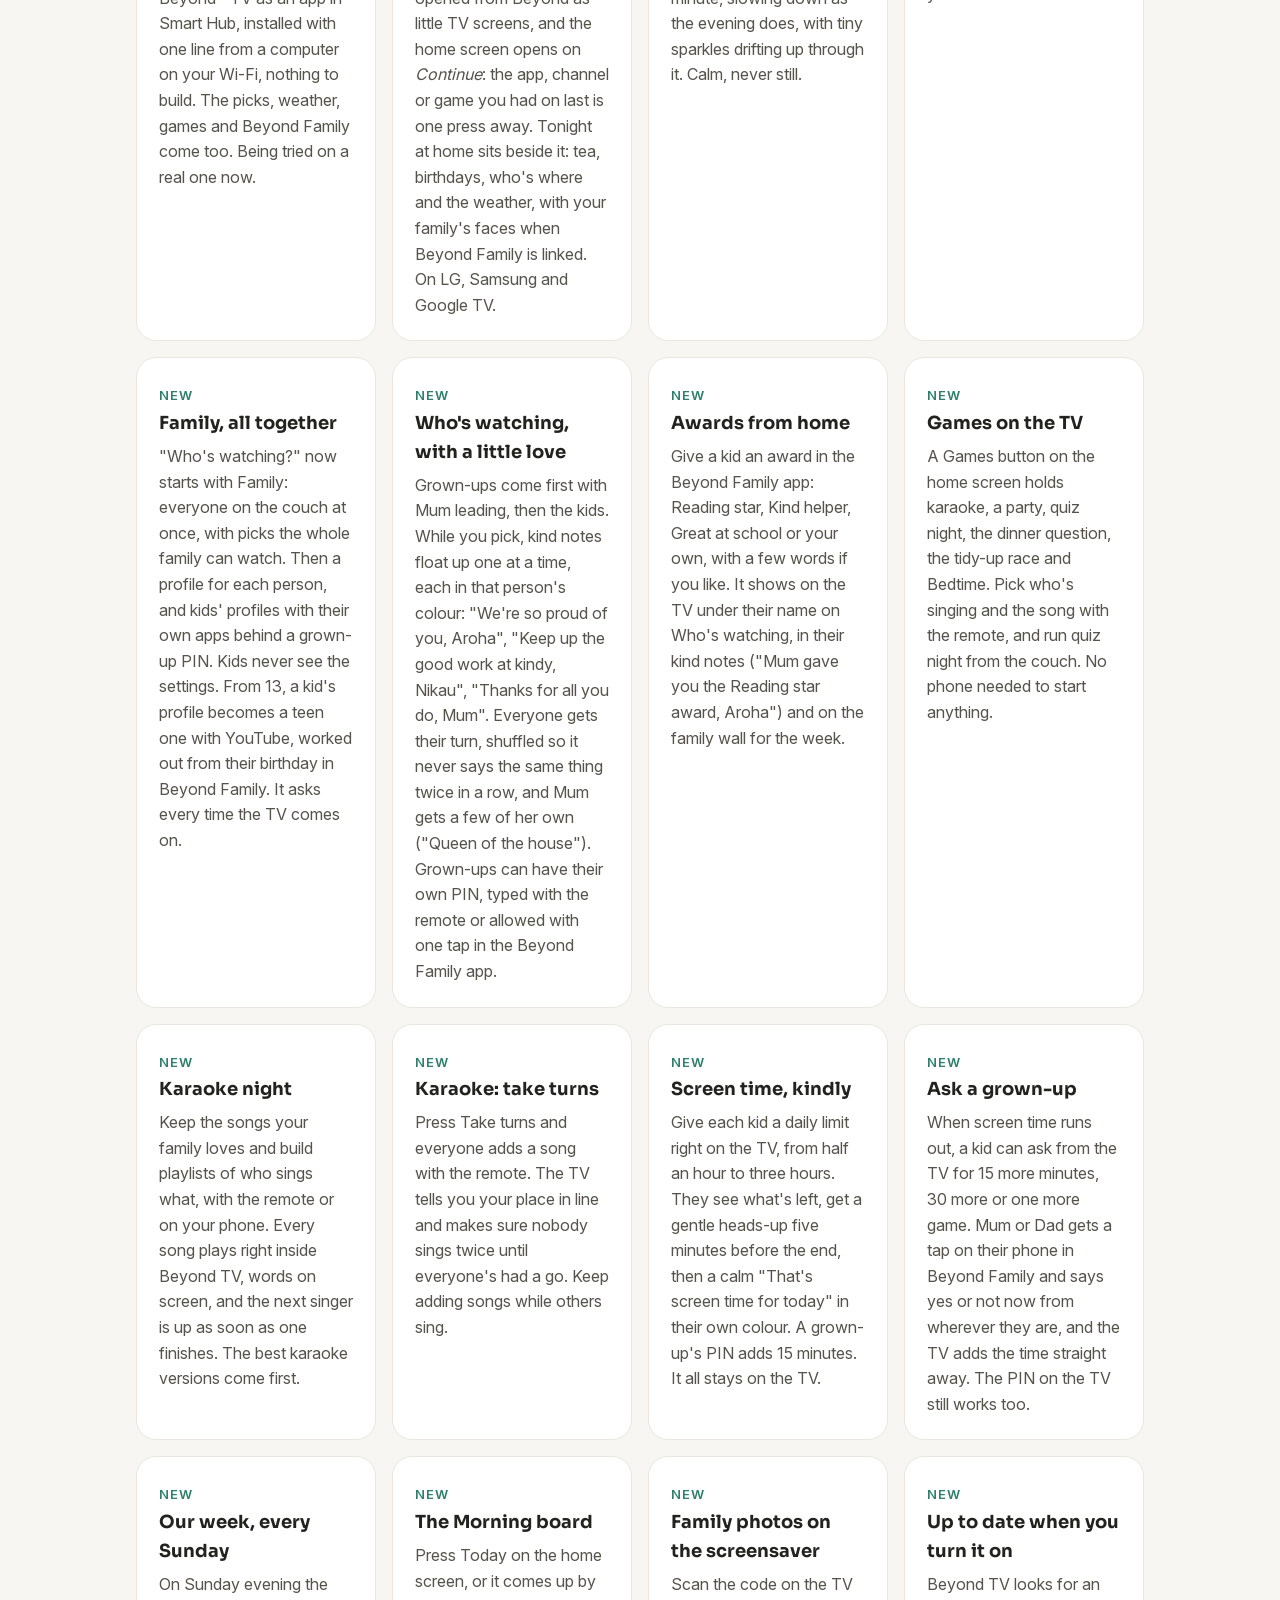
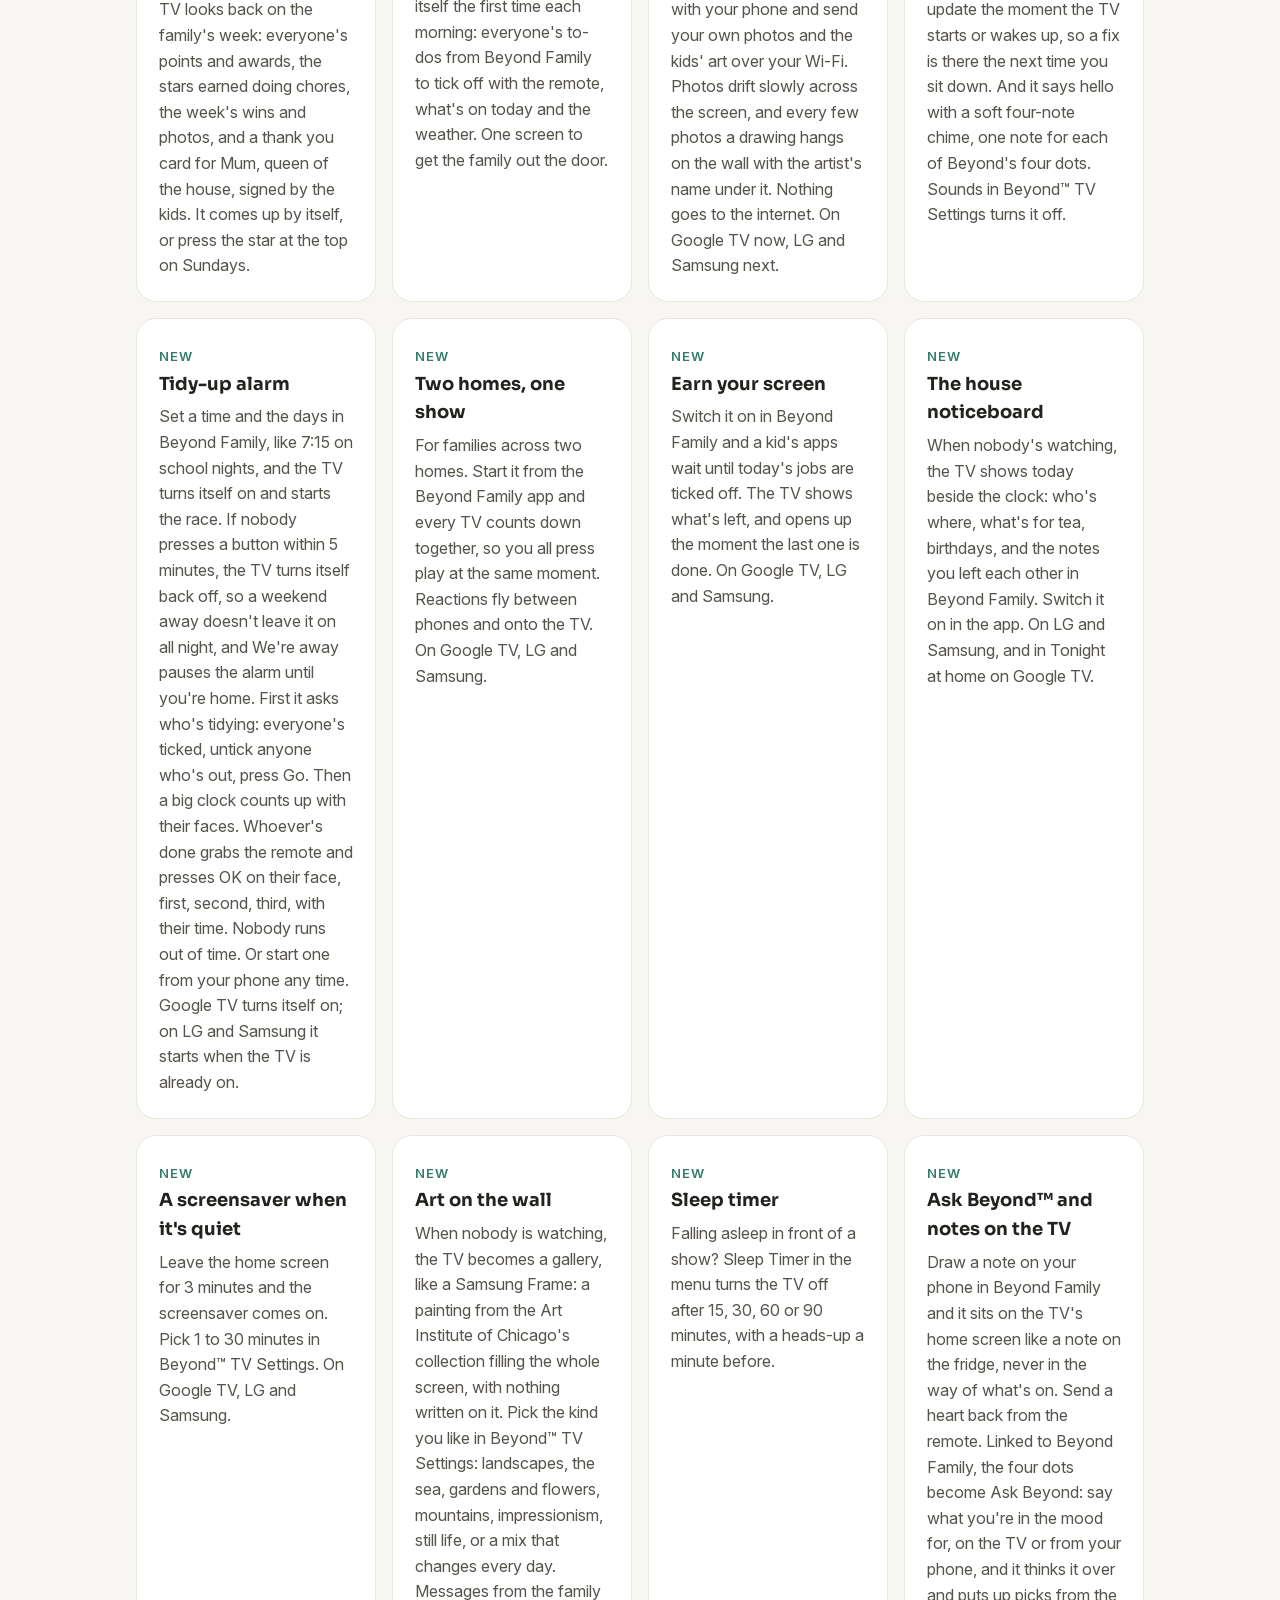
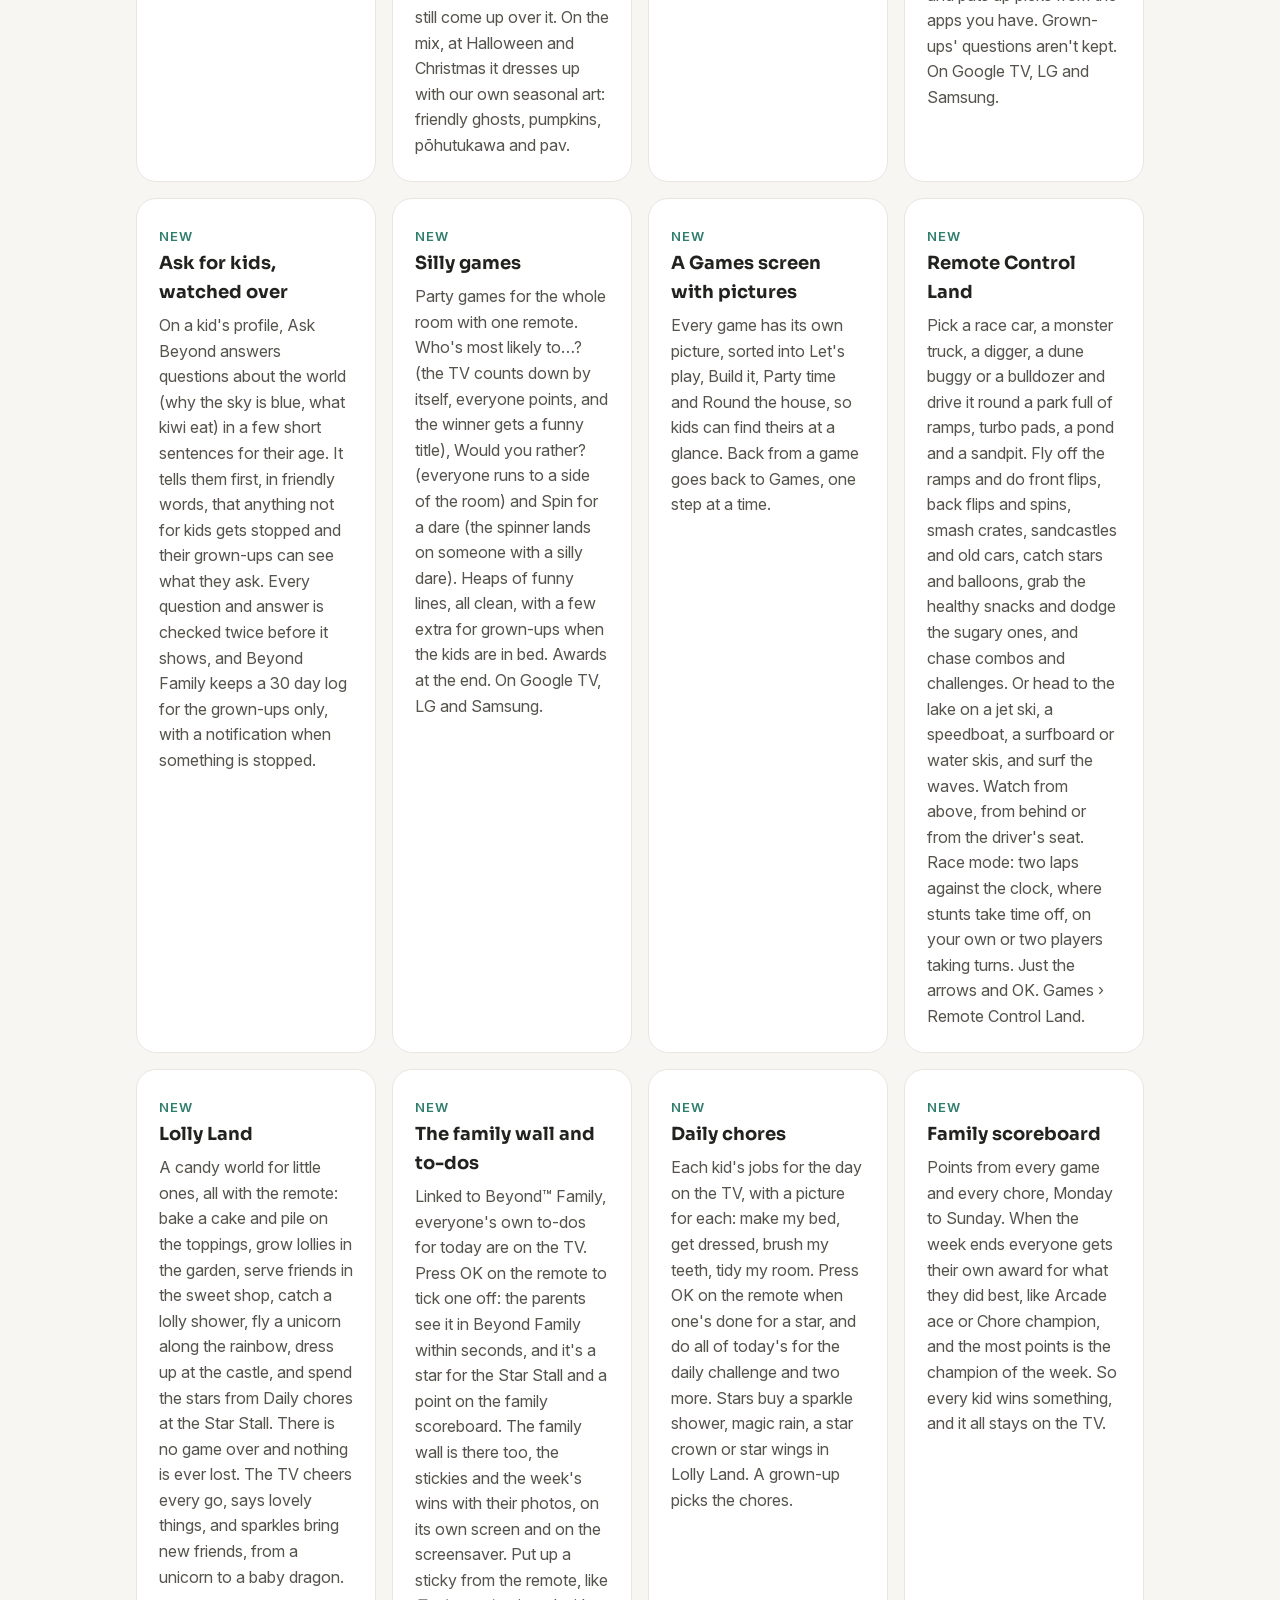
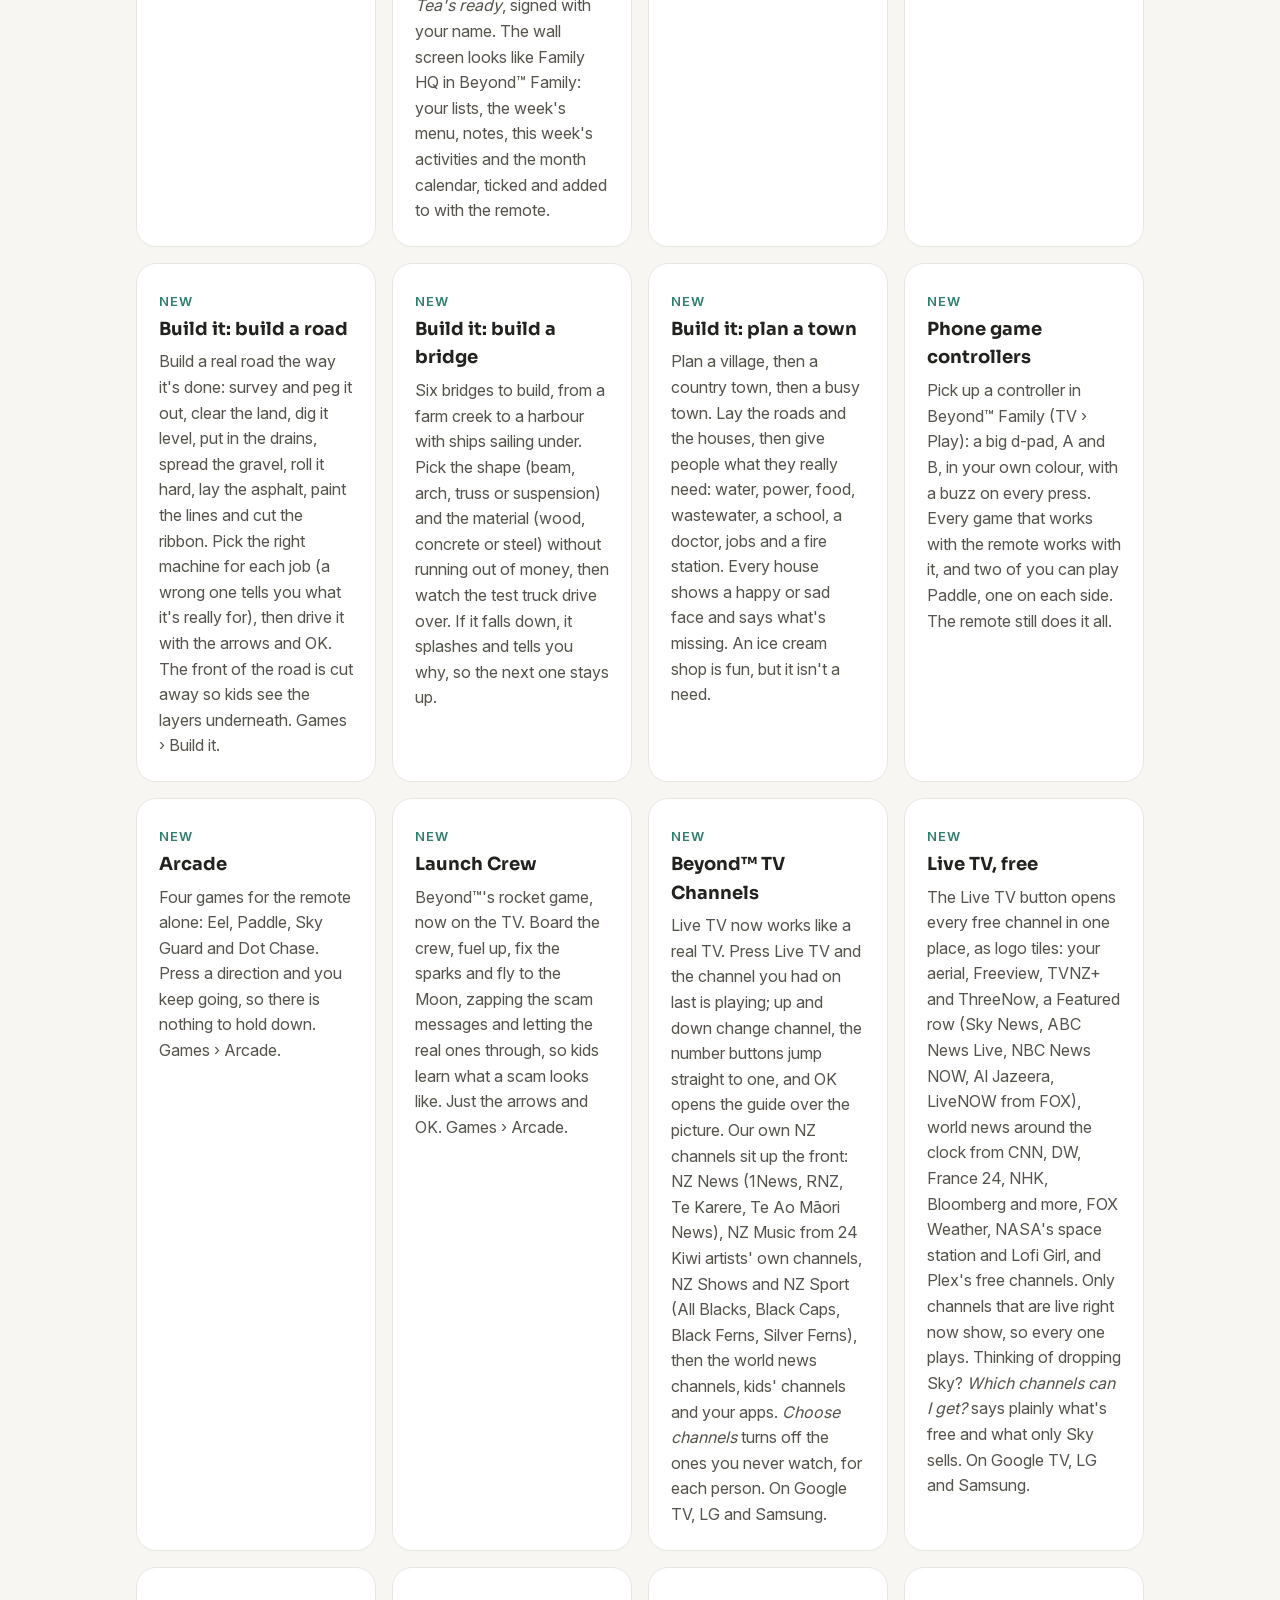
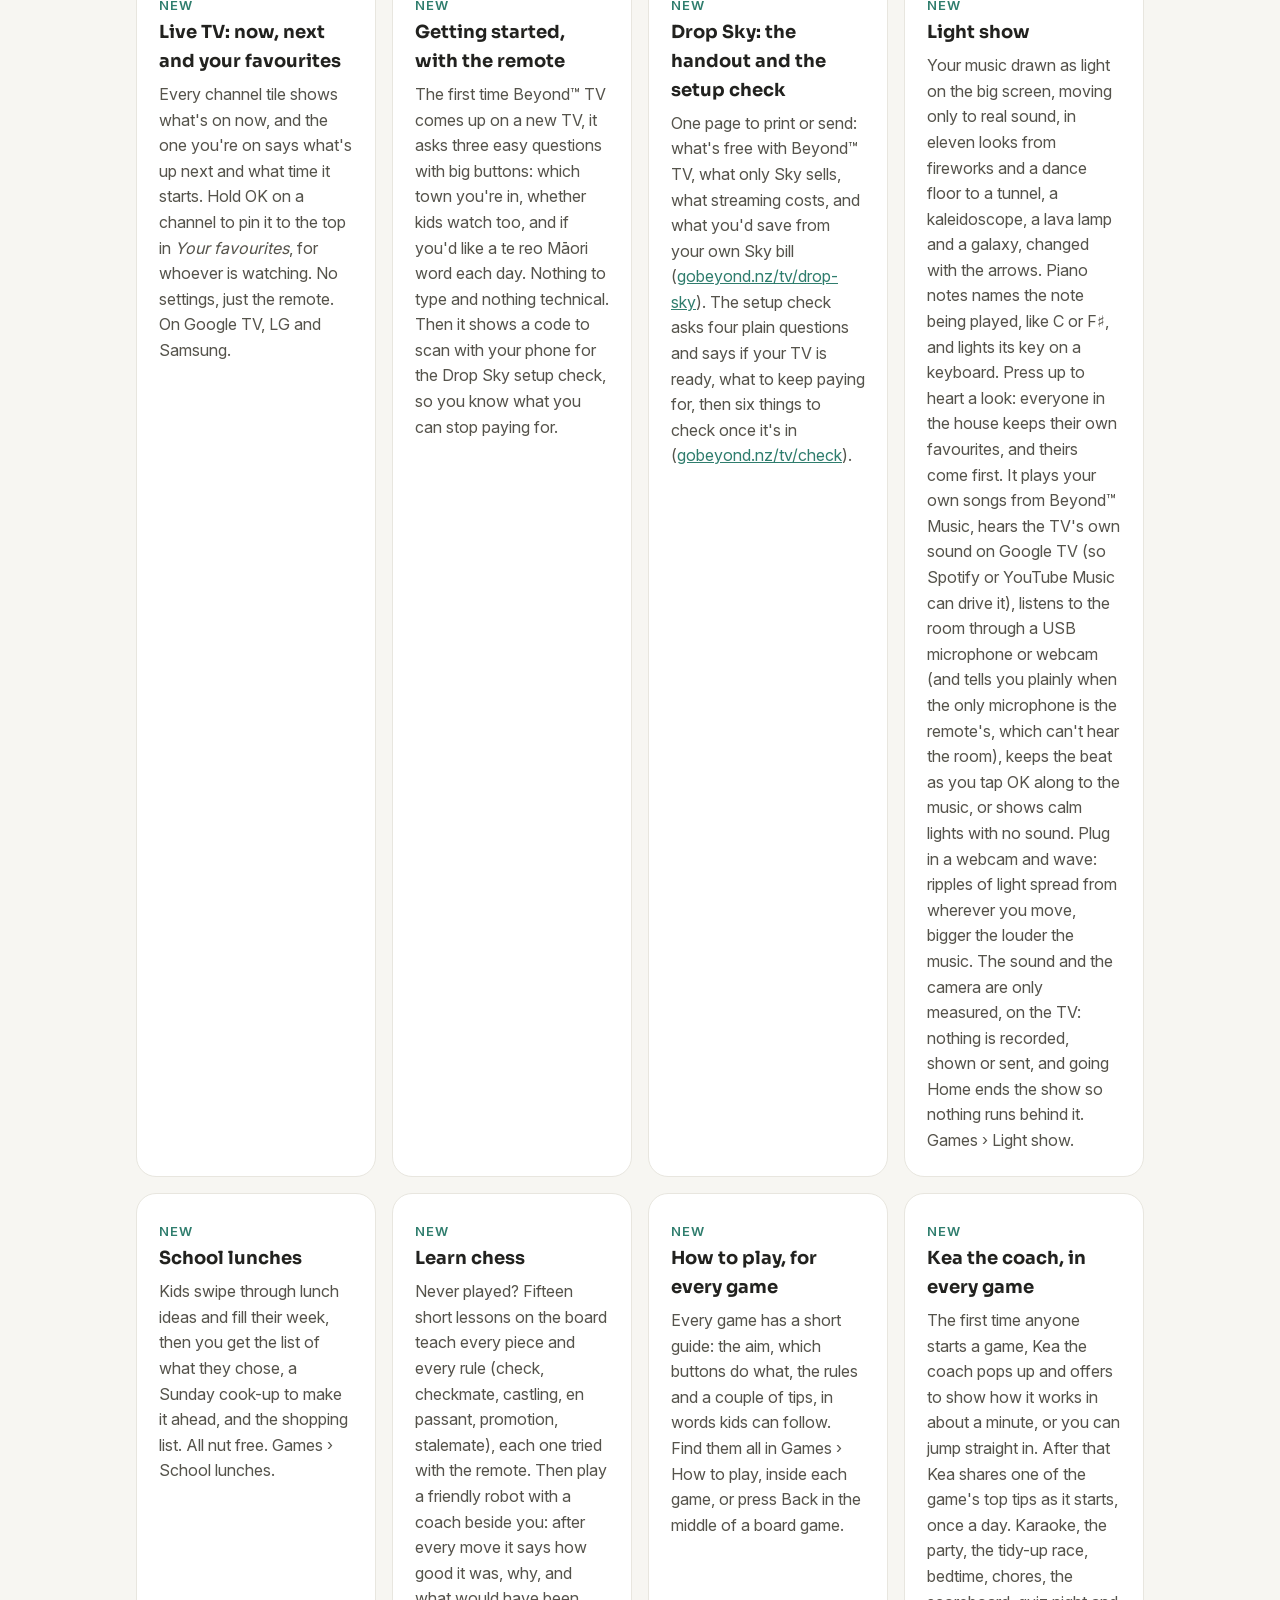
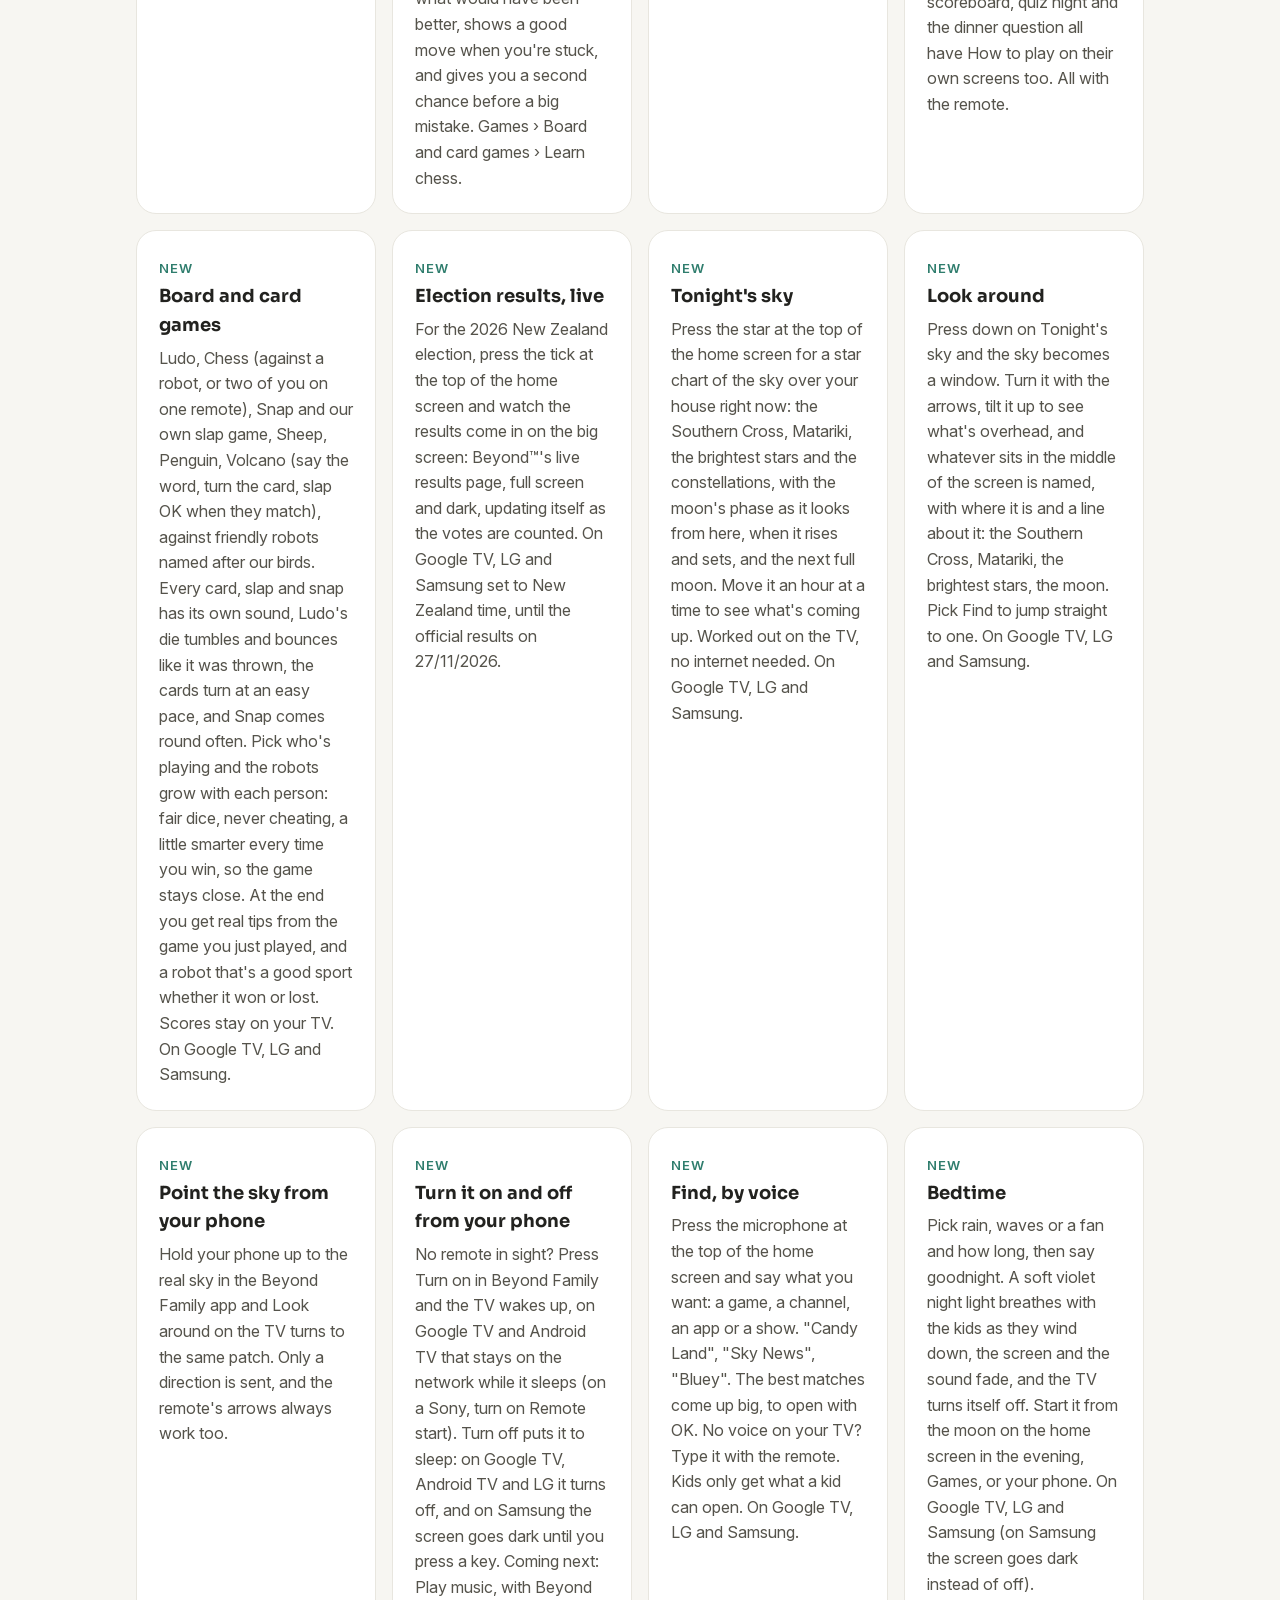
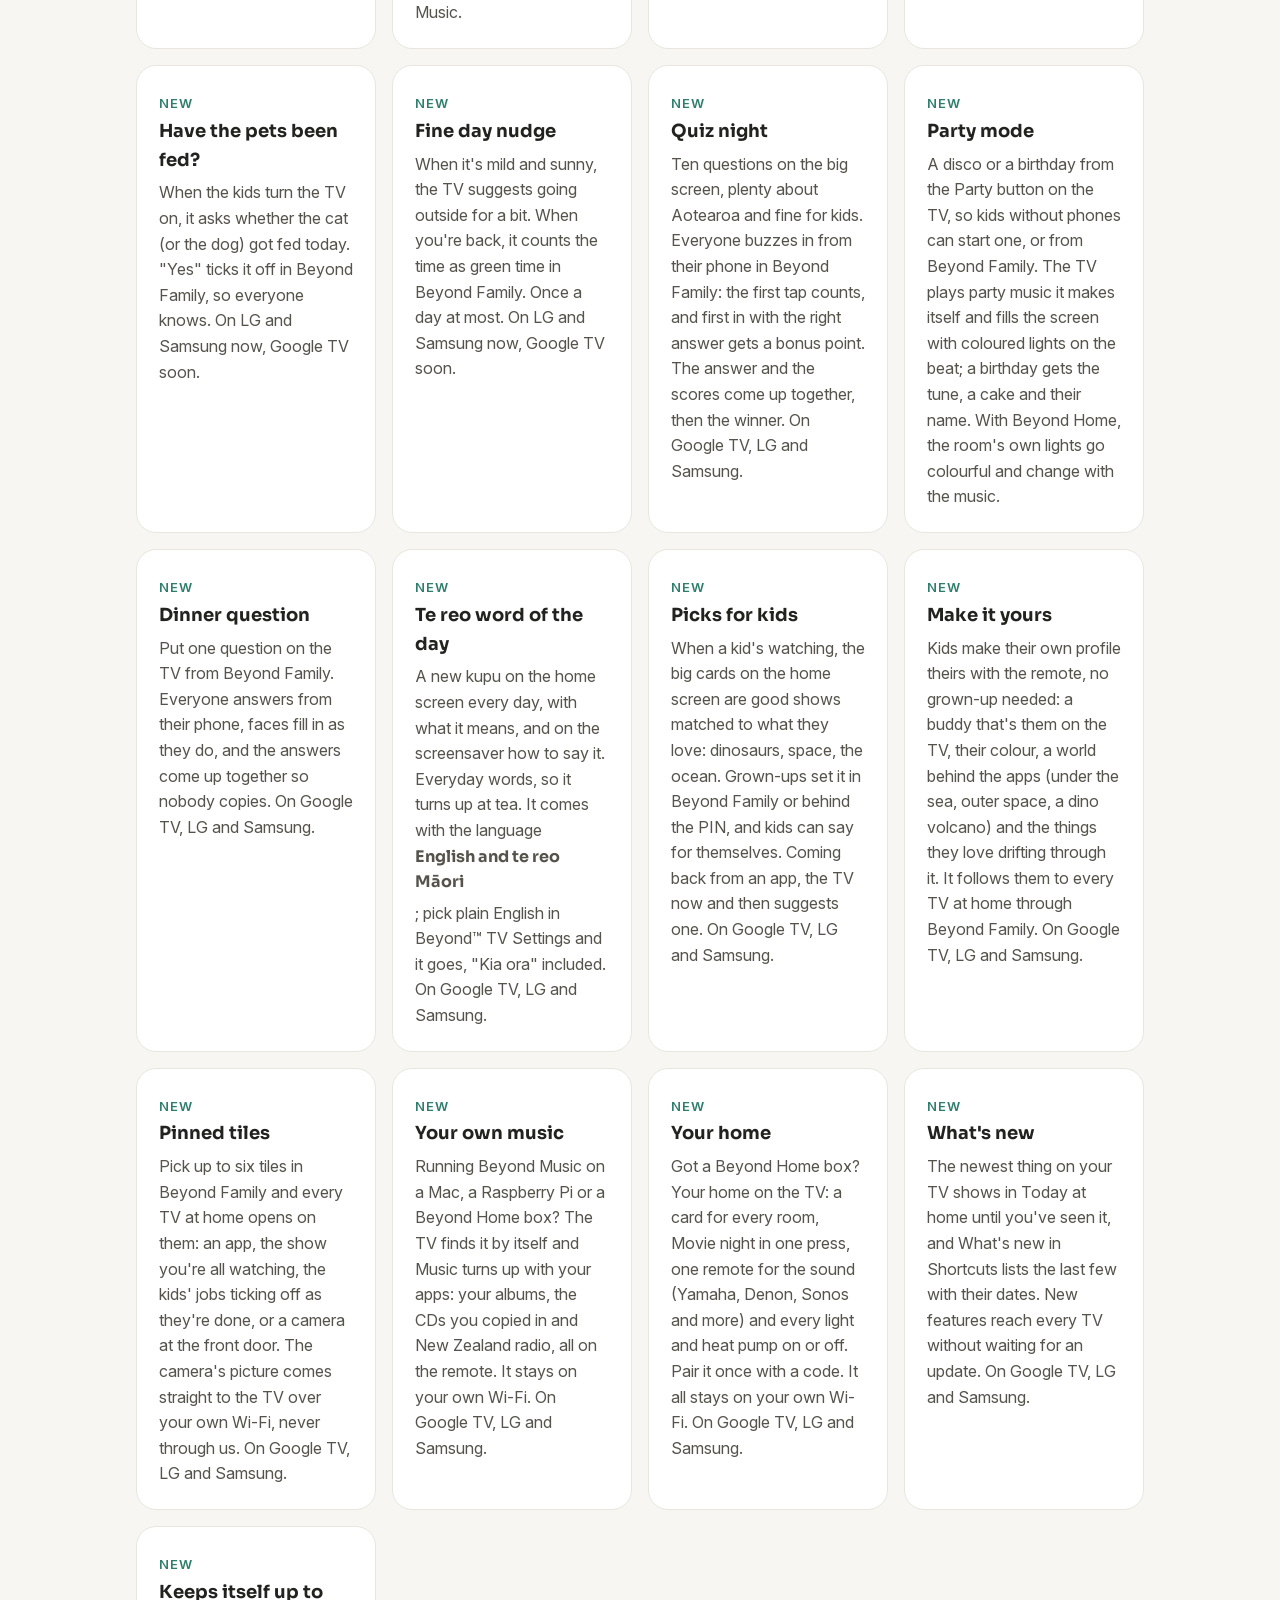
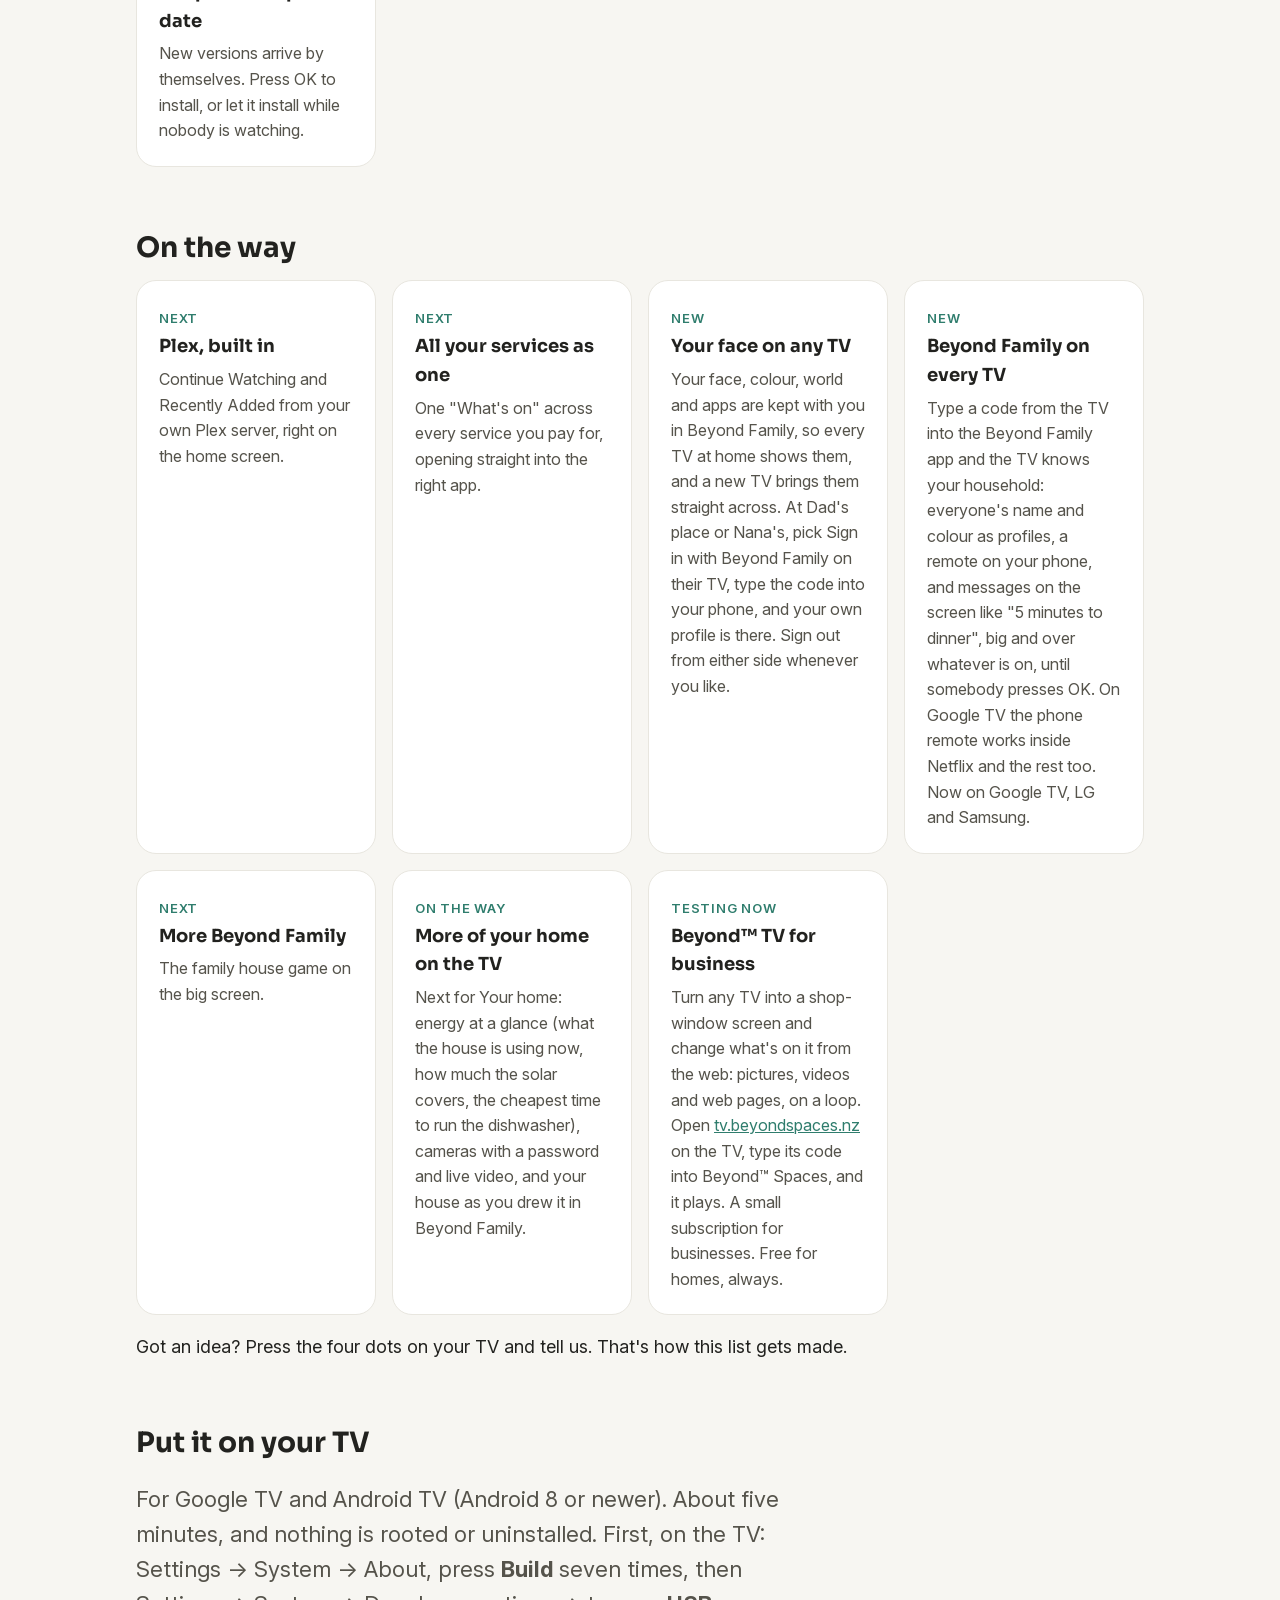
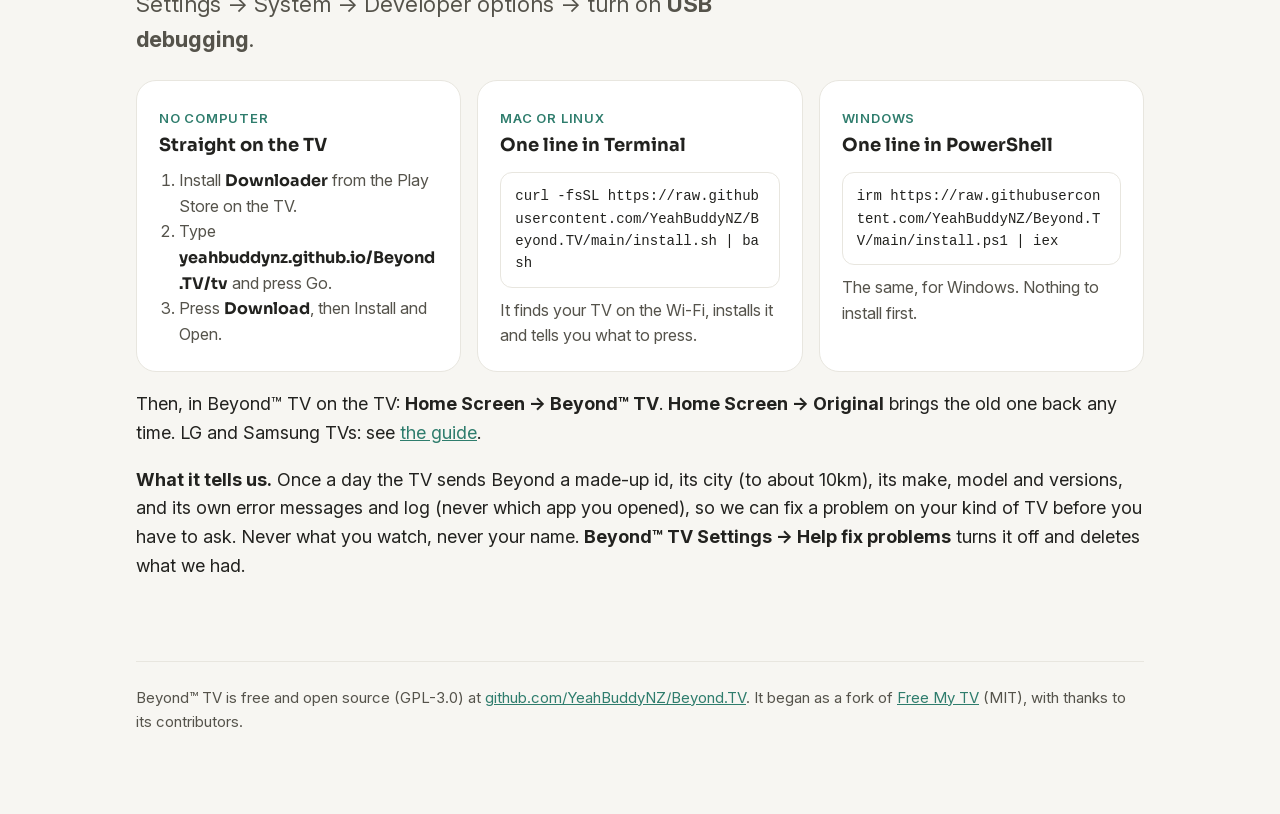
==== commit 502aa5a0: "Phones as game controllers, and Paddle for two (ADR 0080) A "pad" command from Beyond Family's new g" ====
--- a/docs/index.html
+++ b/docs/index.html
@@ -94,6 +94,7 @@
     <div class="card"><span class="soon">New</span><b>Build it: build a road</b><p>Build a real road the way it's done: survey and peg it out, clear the land, dig it level, put in the drains, spread the gravel, roll it hard, lay the asphalt, paint the lines and cut the ribbon. Pick the right machine for each job (a wrong one tells you what it's really for), then drive it with the arrows and OK. The front of the road is cut away so kids see the layers underneath. Games › Build it.</p></div>
     <div class="card"><span class="soon">New</span><b>Build it: build a bridge</b><p>Six bridges to build, from a farm creek to a harbour with ships sailing under. Pick the shape (beam, arch, truss or suspension) and the material (wood, concrete or steel) without running out of money, then watch the test truck drive over. If it falls down, it splashes and tells you why, so the next one stays up.</p></div>
     <div class="card"><span class="soon">New</span><b>Build it: plan a town</b><p>Plan a village, then a country town, then a busy town. Lay the roads and the houses, then give people what they really need: water, power, food, wastewater, a school, a doctor, jobs and a fire station. Every house shows a happy or sad face and says what's missing. An ice cream shop is fun, but it isn't a need.</p></div>
+    <div class="card"><span class="soon">New</span><b>Phone game controllers</b><p>Pick up a controller in Beyond™ Family (TV › Play): a big d-pad, A and B, in your own colour, with a buzz on every press. Every game that works with the remote works with it, and two of you can play Paddle, one on each side. The remote still does it all.</p></div>
     <div class="card"><span class="soon">New</span><b>Arcade</b><p>Four games for the remote alone: Eel, Paddle, Sky Guard and Dot Chase. Press a direction and you keep going, so there is nothing to hold down. Games › Arcade.</p></div>
     <div class="card"><span class="soon">New</span><b>Launch Crew</b><p>Beyond™'s rocket game, now on the TV. Board the crew, fuel up, fix the sparks and fly to the Moon, zapping the scam messages and letting the real ones through, so kids learn what a scam looks like. Just the arrows and OK. Games › Arcade.</p></div>
     <div class="card"><span class="soon">New</span><b>Beyond™ TV Channels</b><p>Live TV now works like a real TV. Press Live TV and the channel you had on last is playing; up and down change channel, the number buttons jump straight to one, and OK opens the guide over the picture. Our own NZ channels sit up the front: NZ News (1News, RNZ, Te Karere, Te Ao Māori News), NZ Music from 24 Kiwi artists' own channels, NZ Shows and NZ Sport (All Blacks, Black Caps, Black Ferns, Silver Ferns), then the world news channels, kids' channels and your apps. <i>Choose channels</i> turns off the ones you never watch, for each person. On Google TV, LG and Samsung.</p></div>
